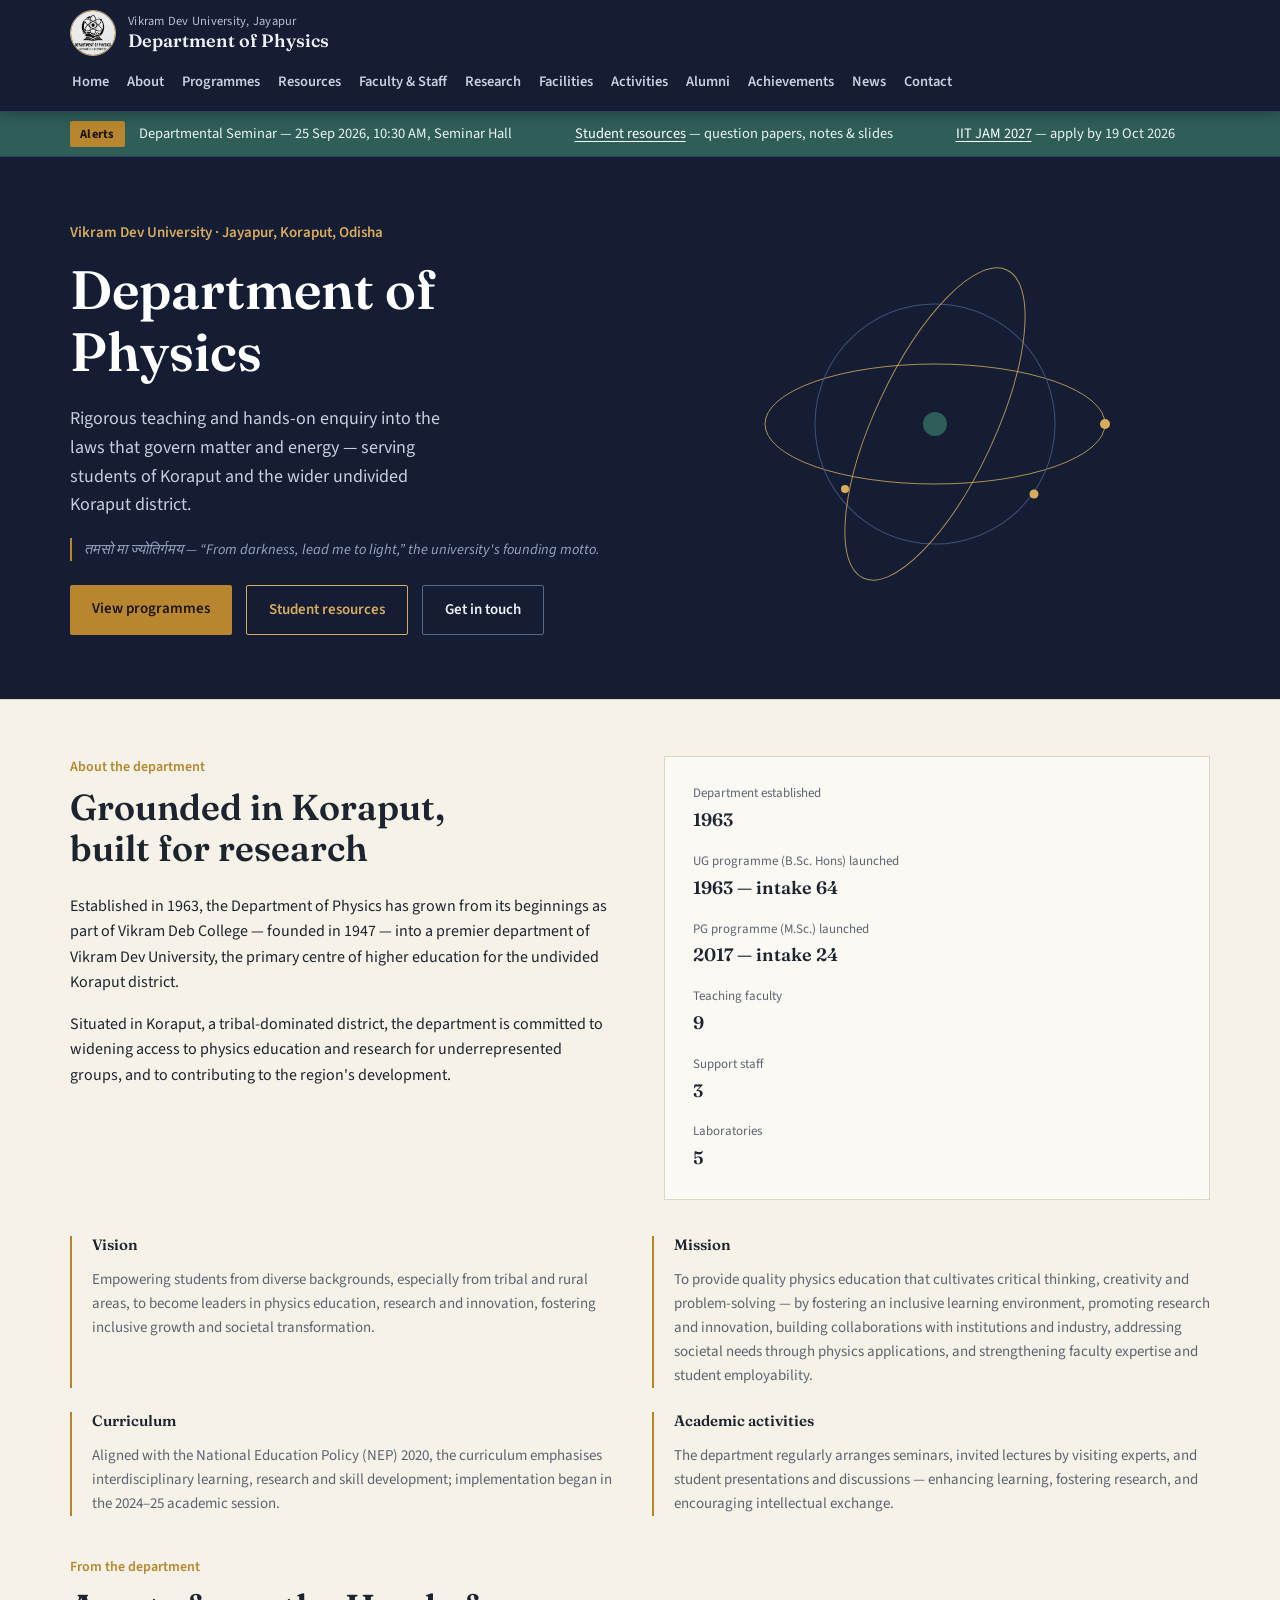
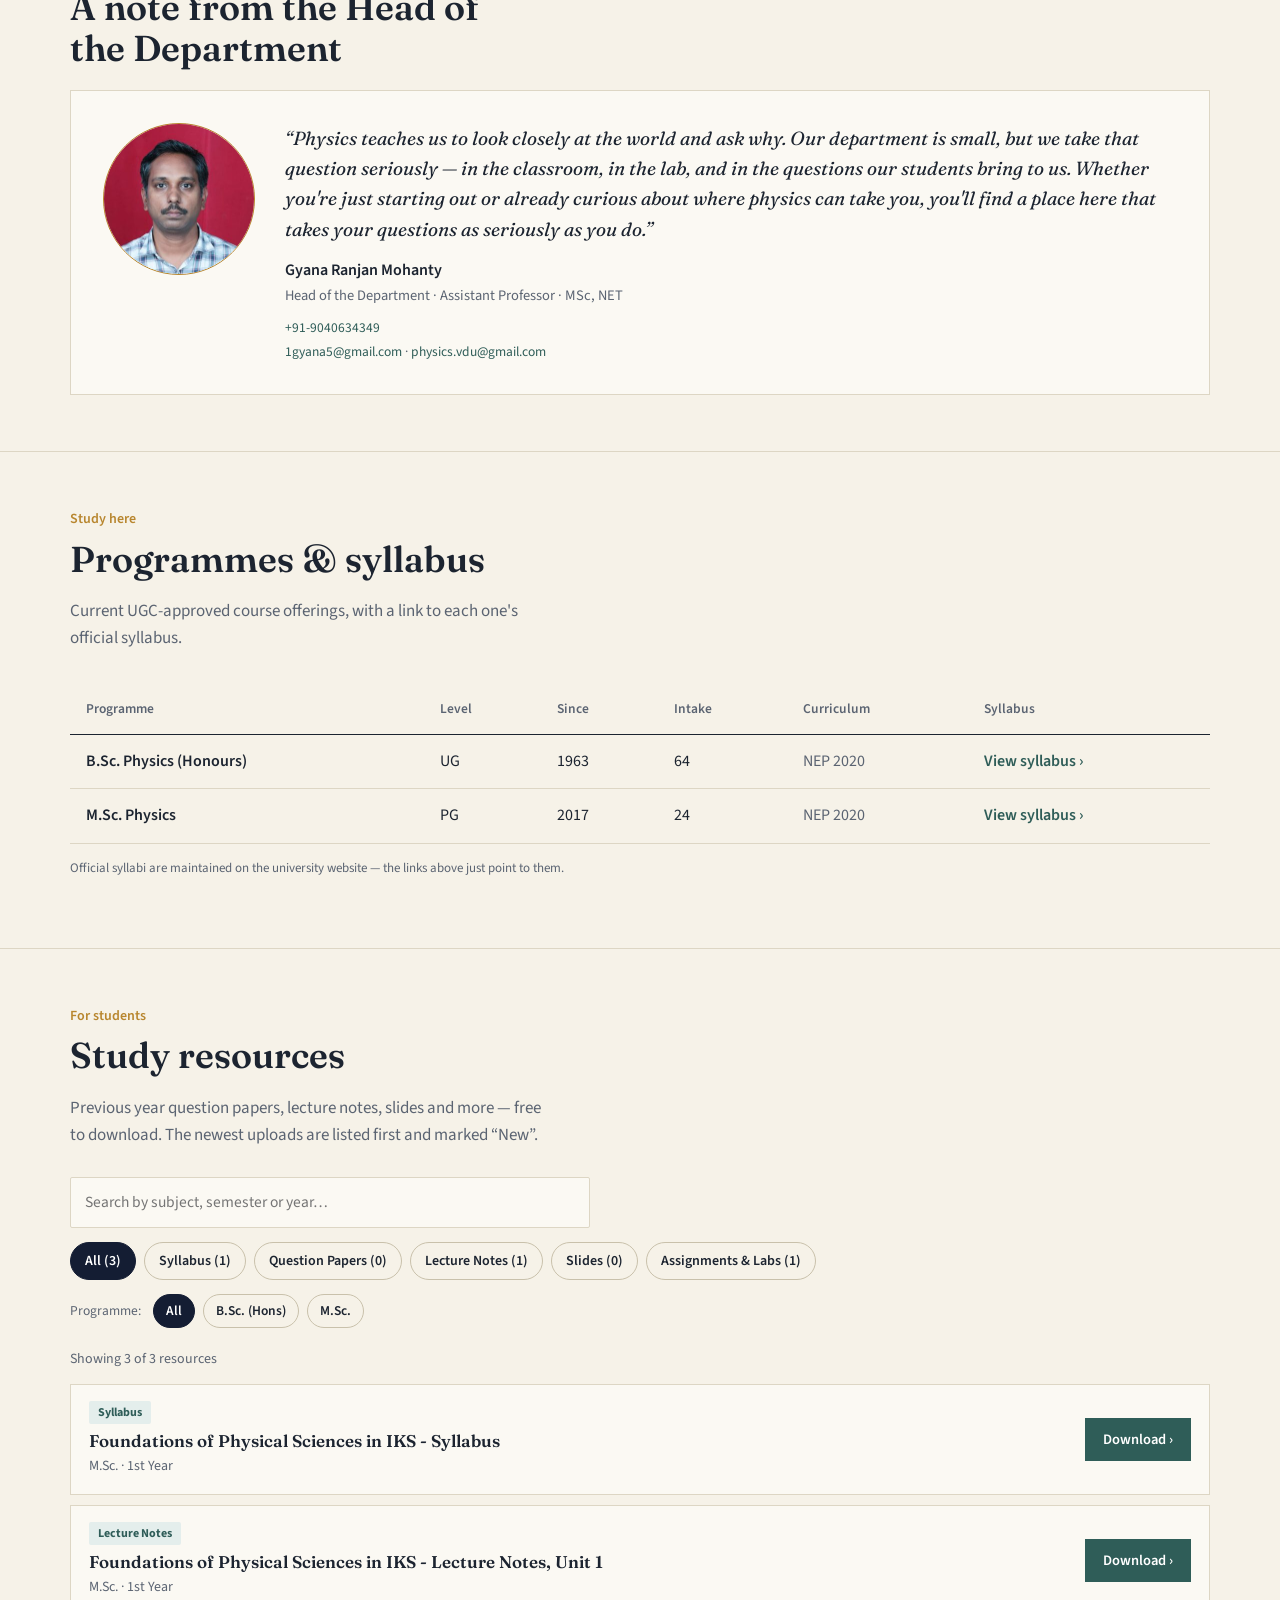
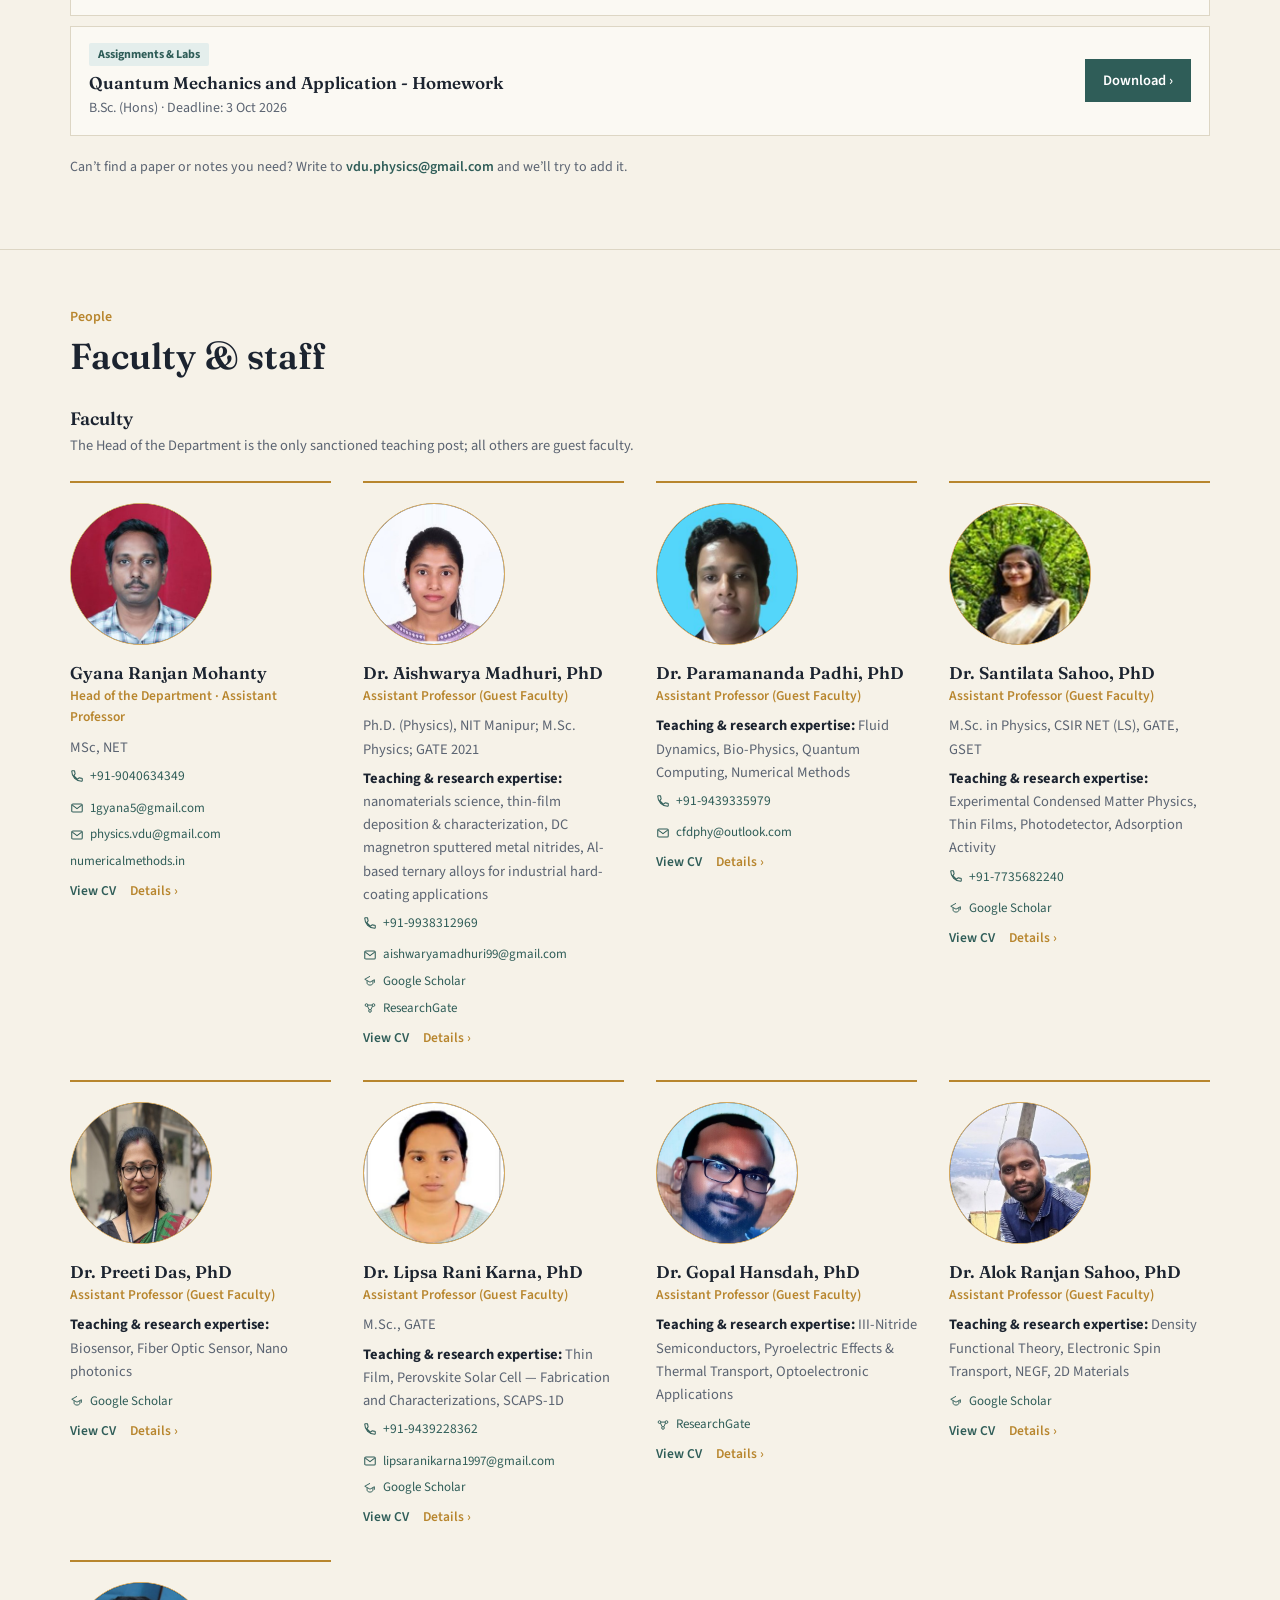
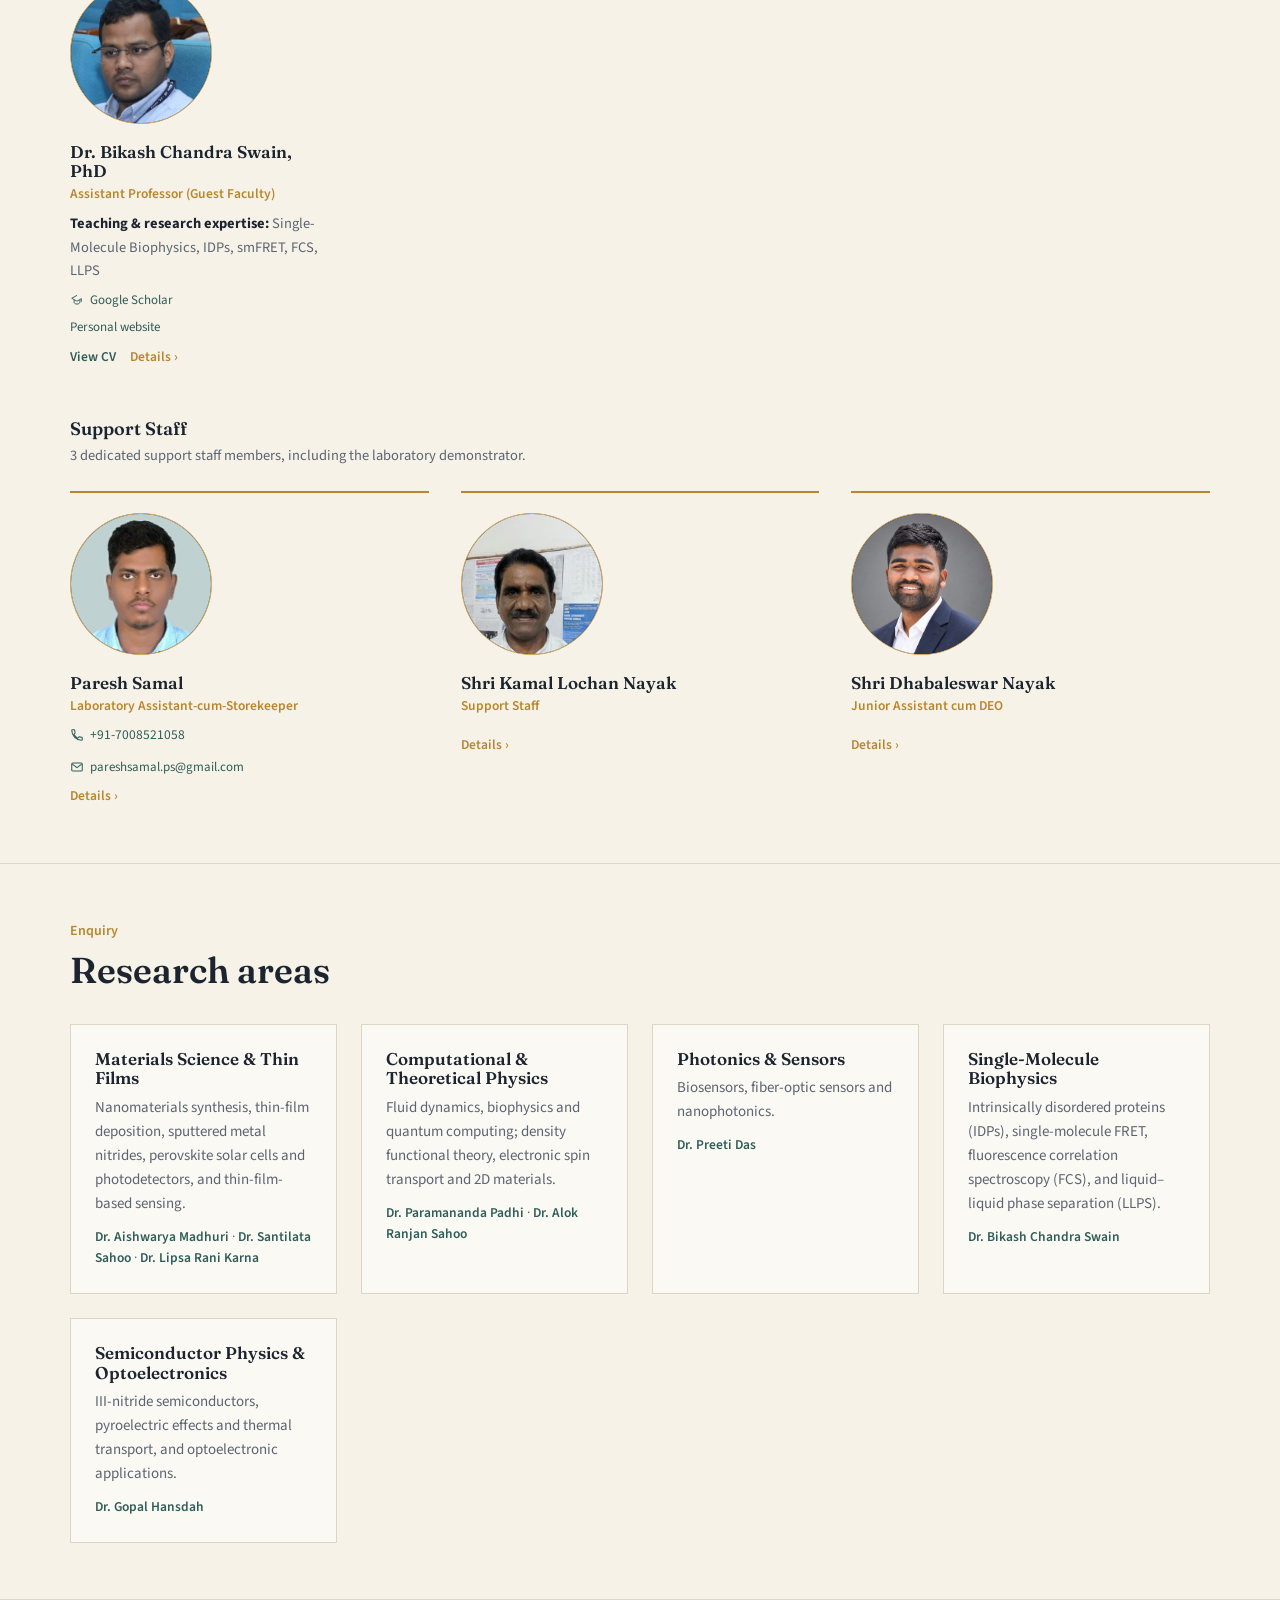
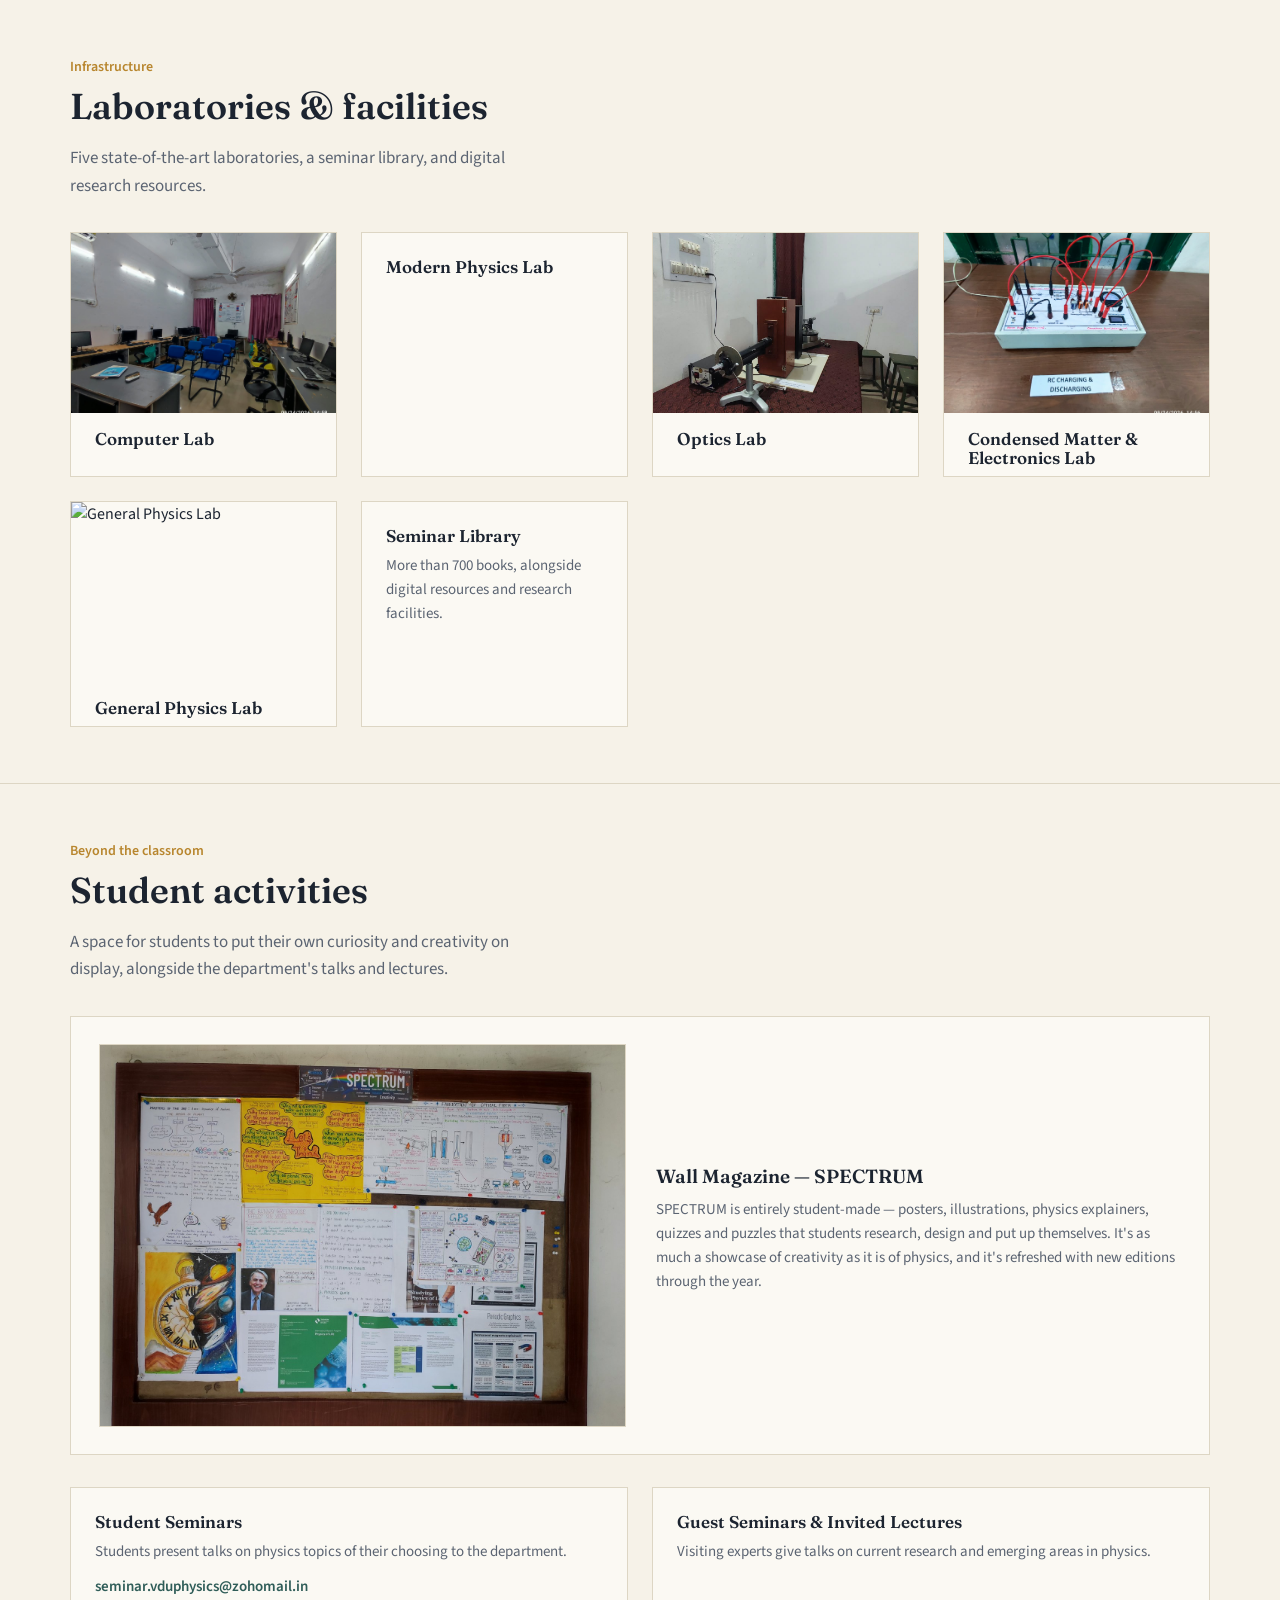
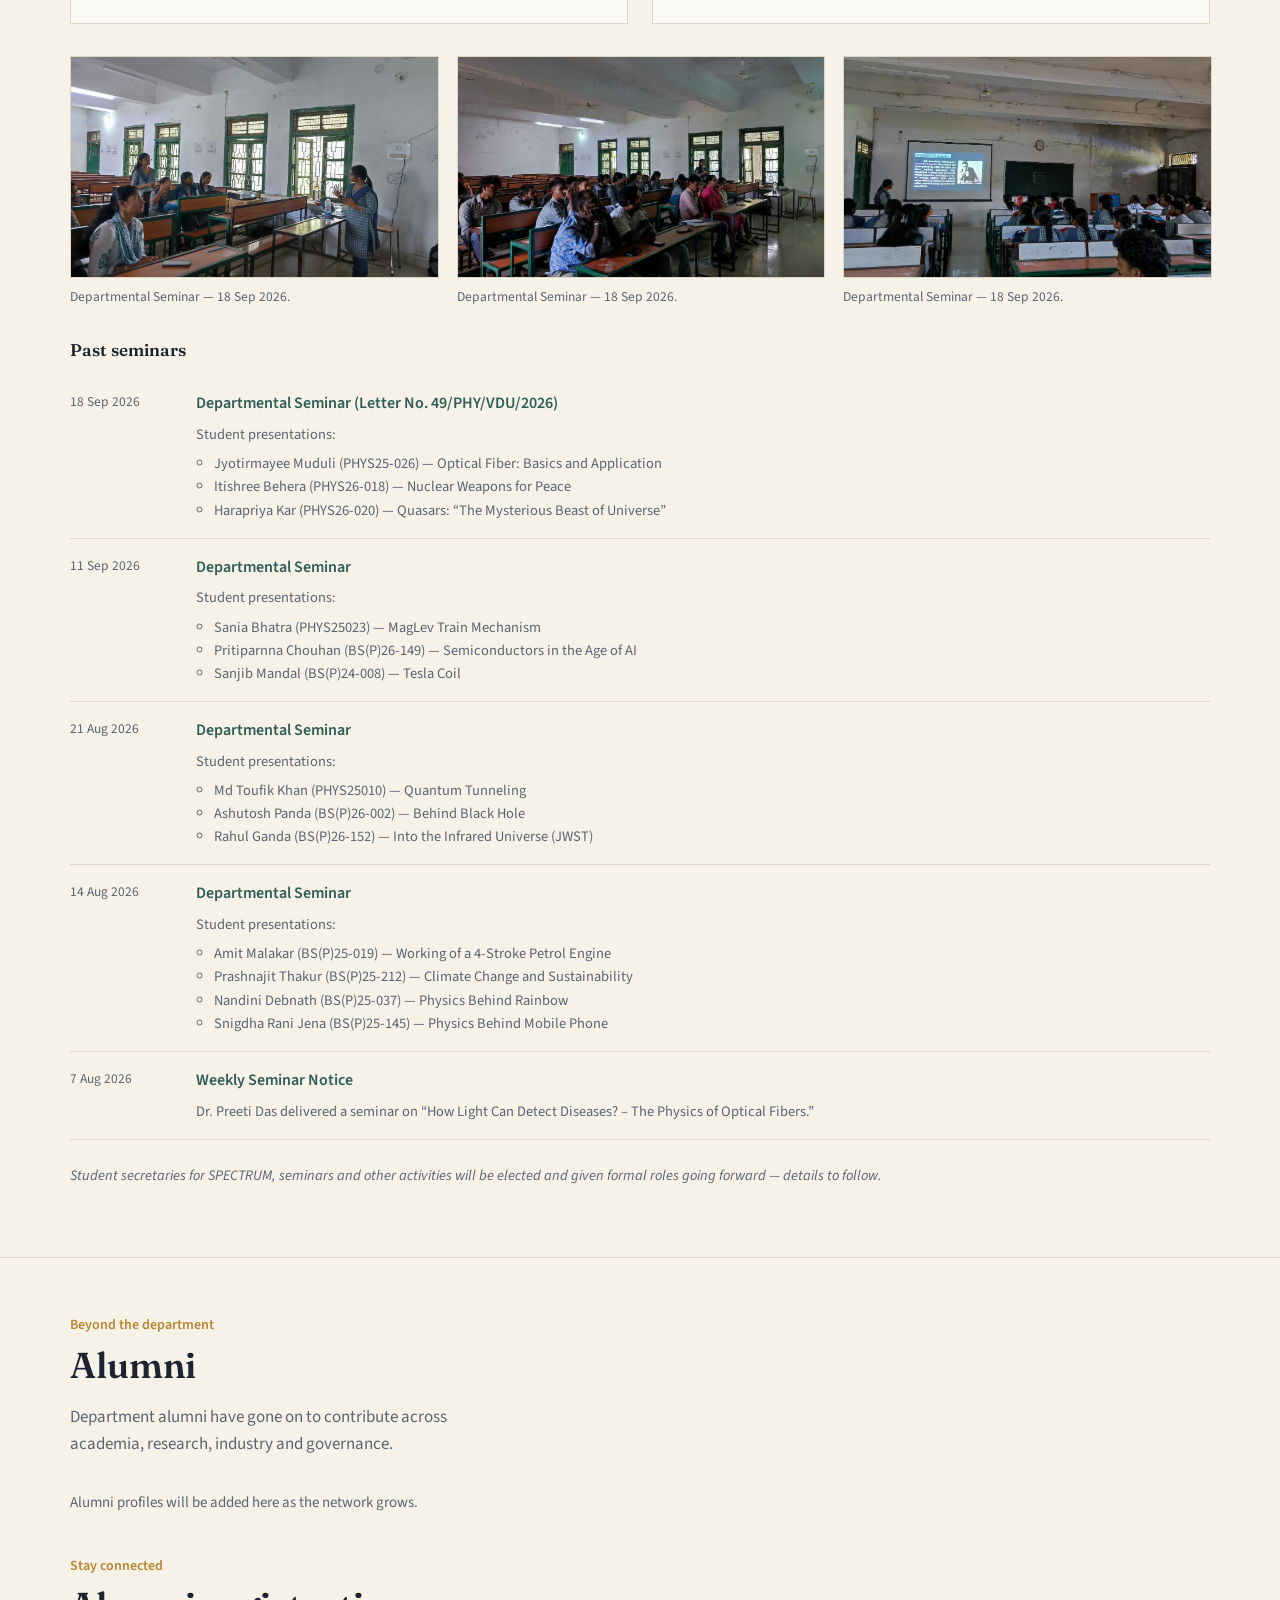
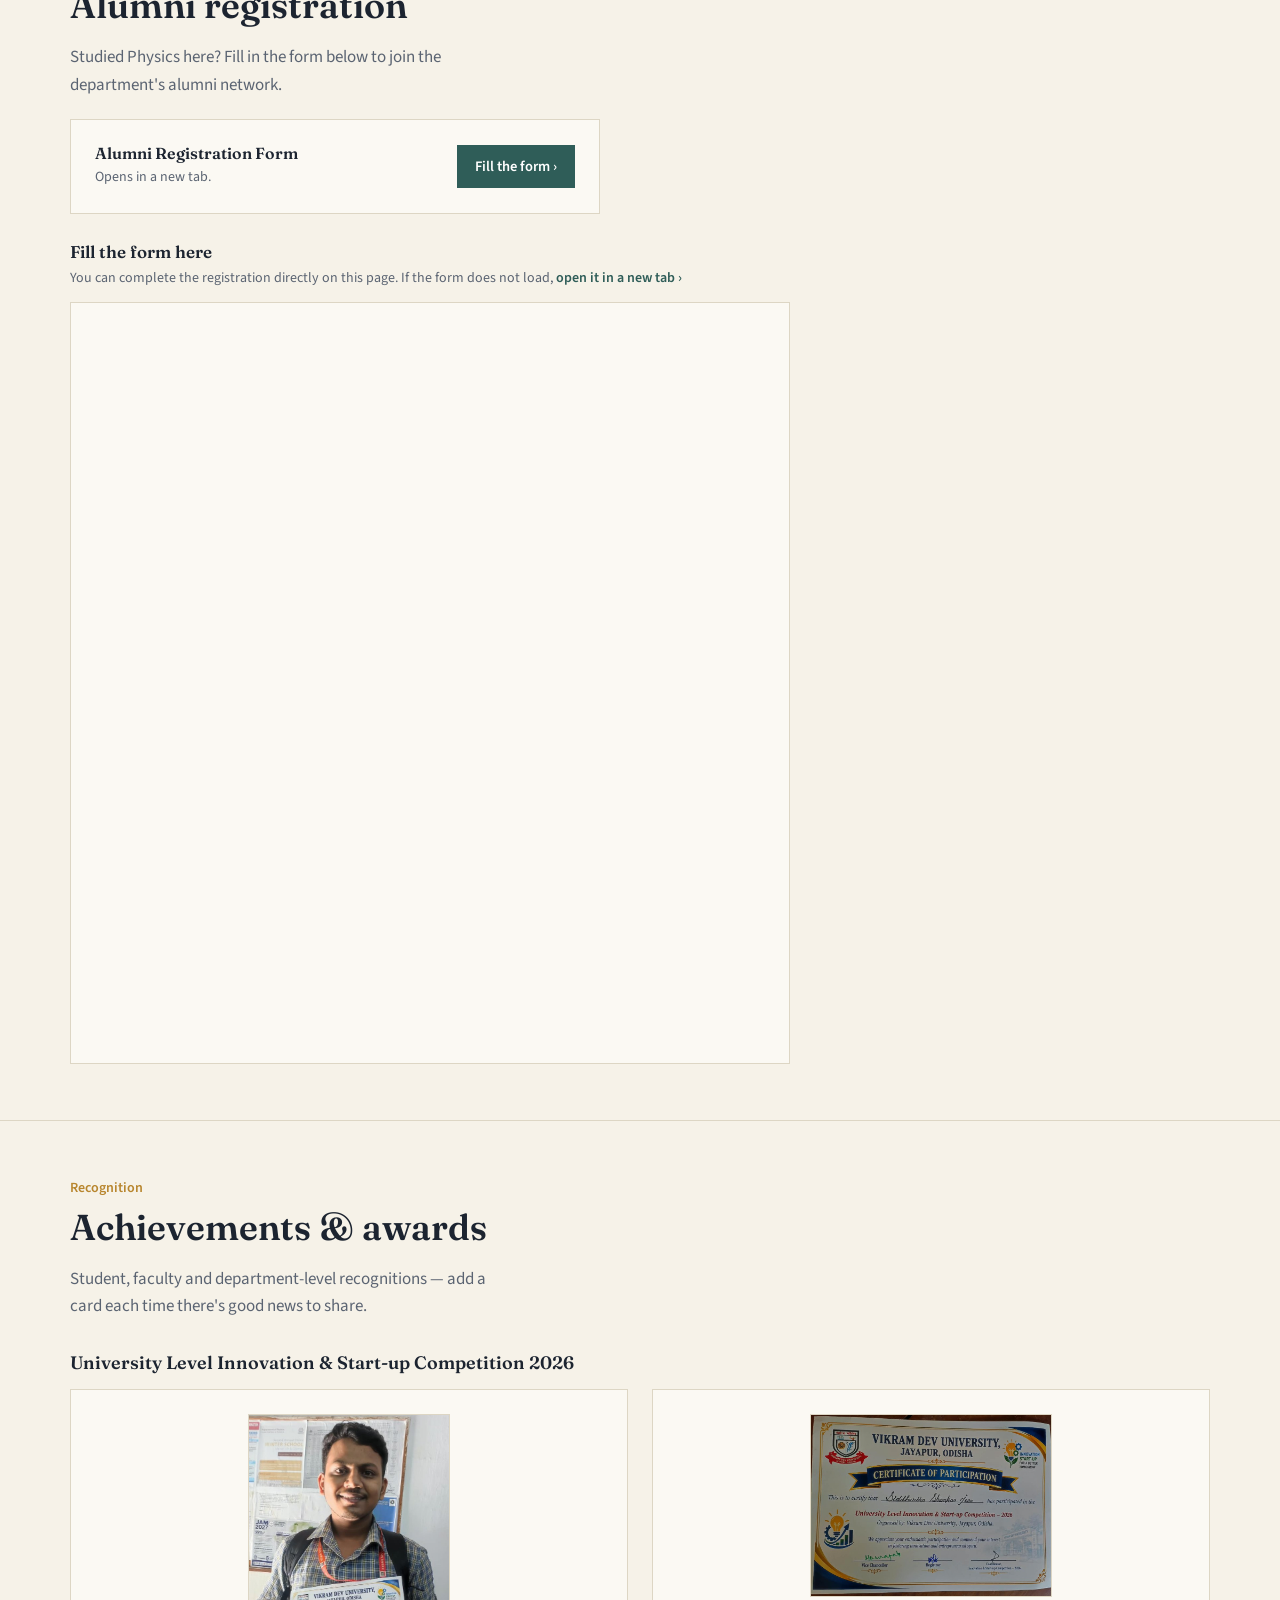
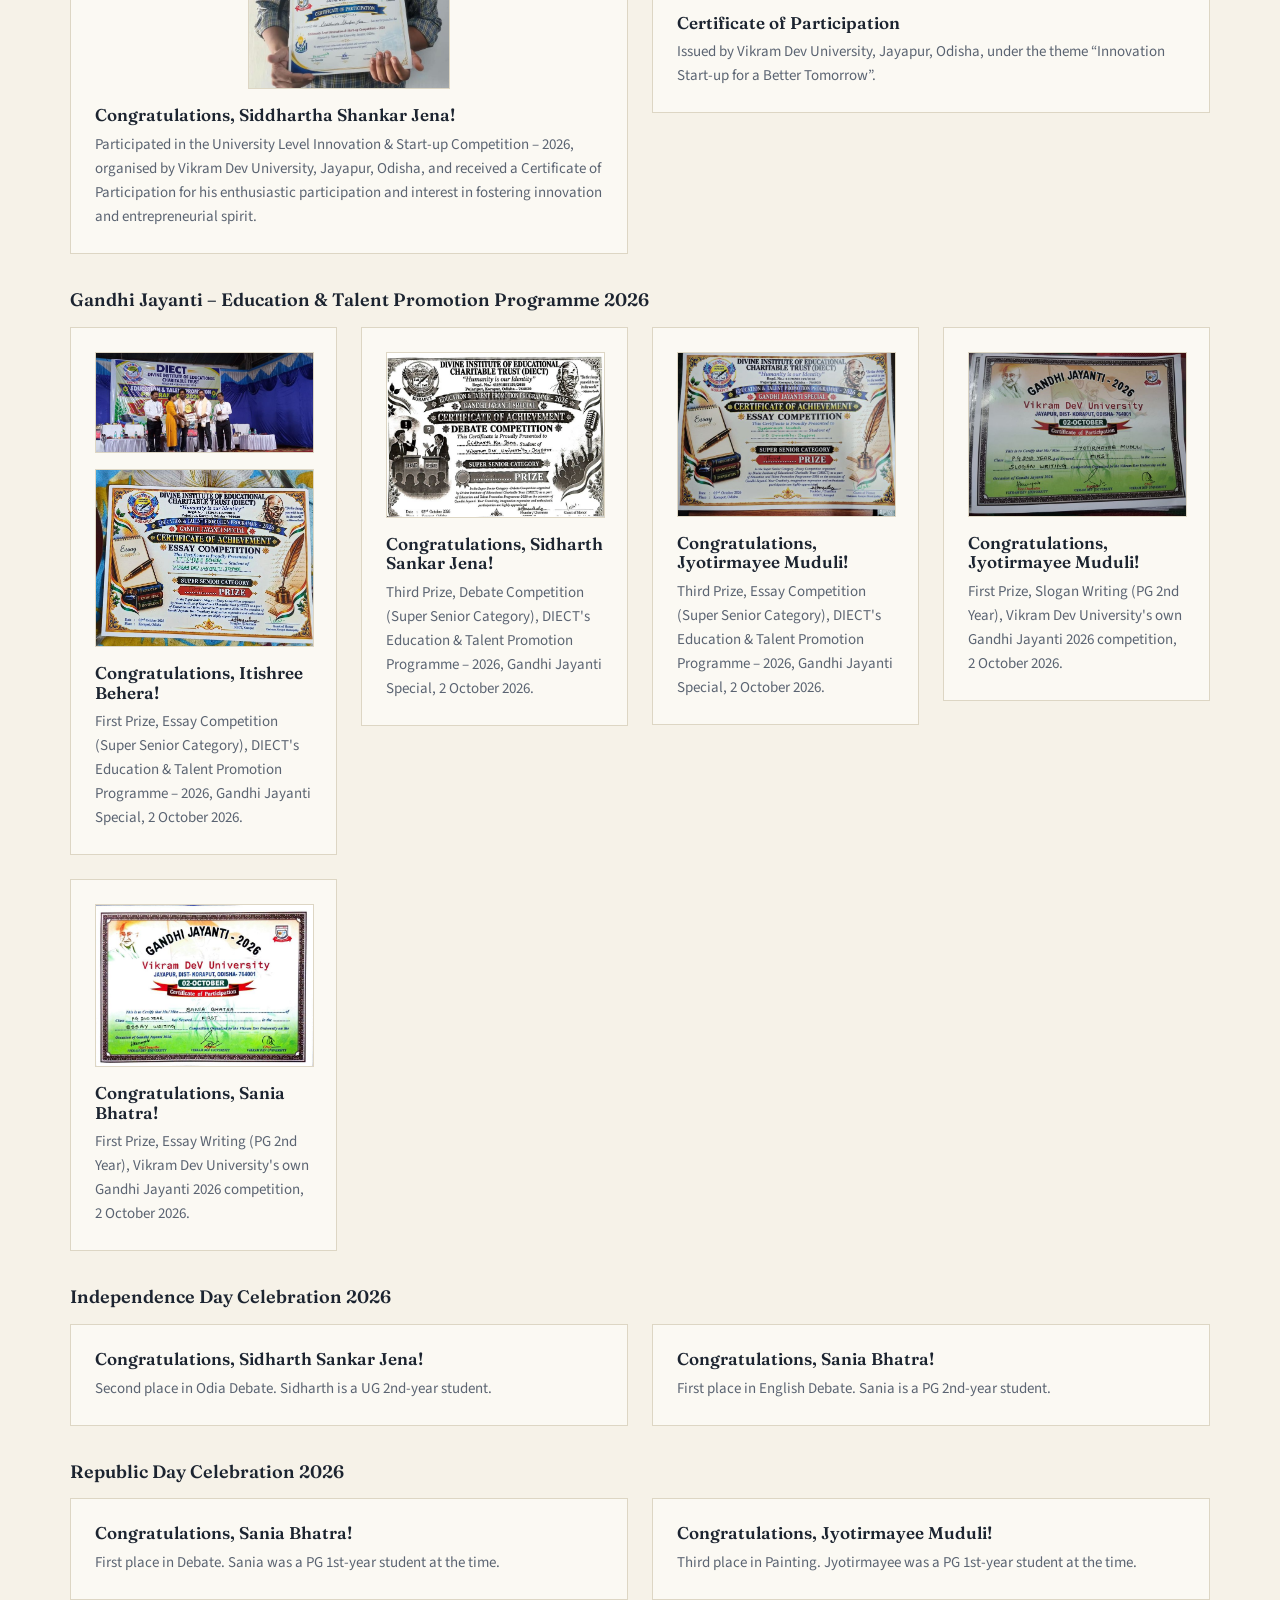
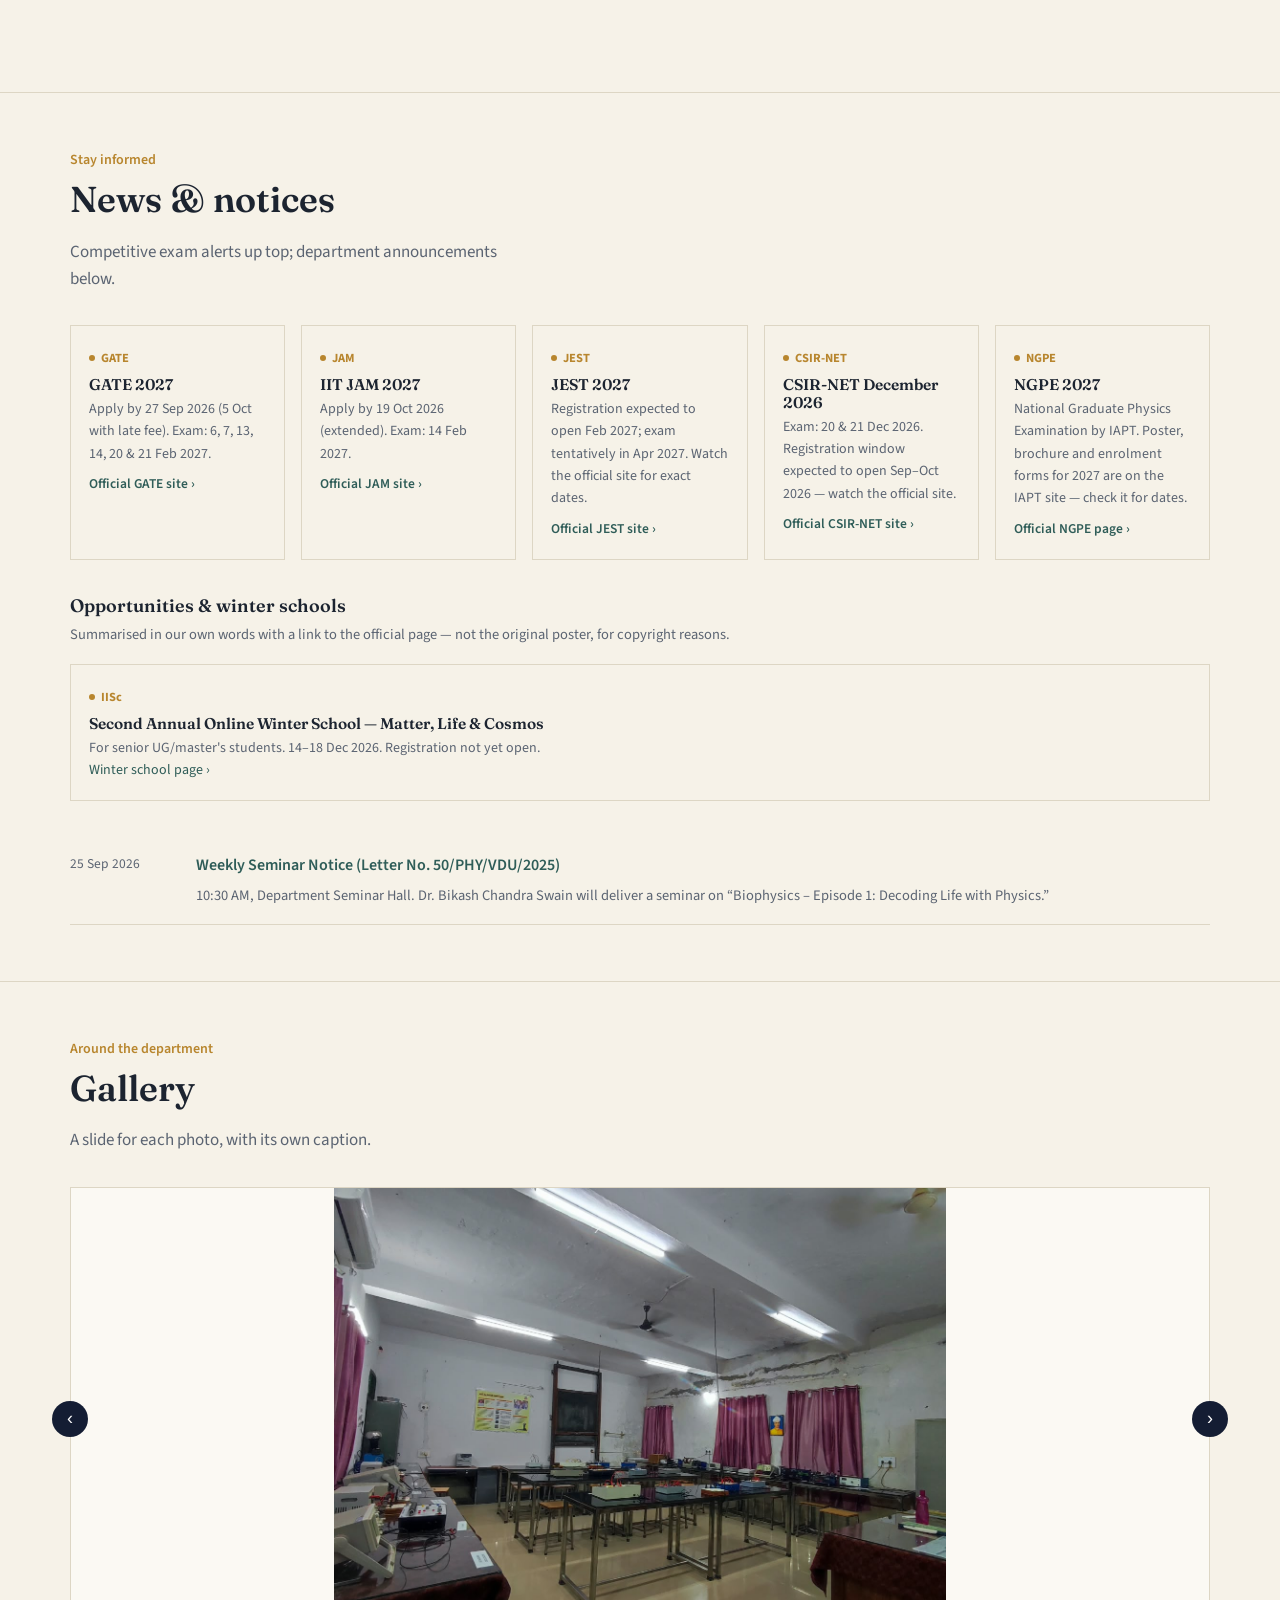
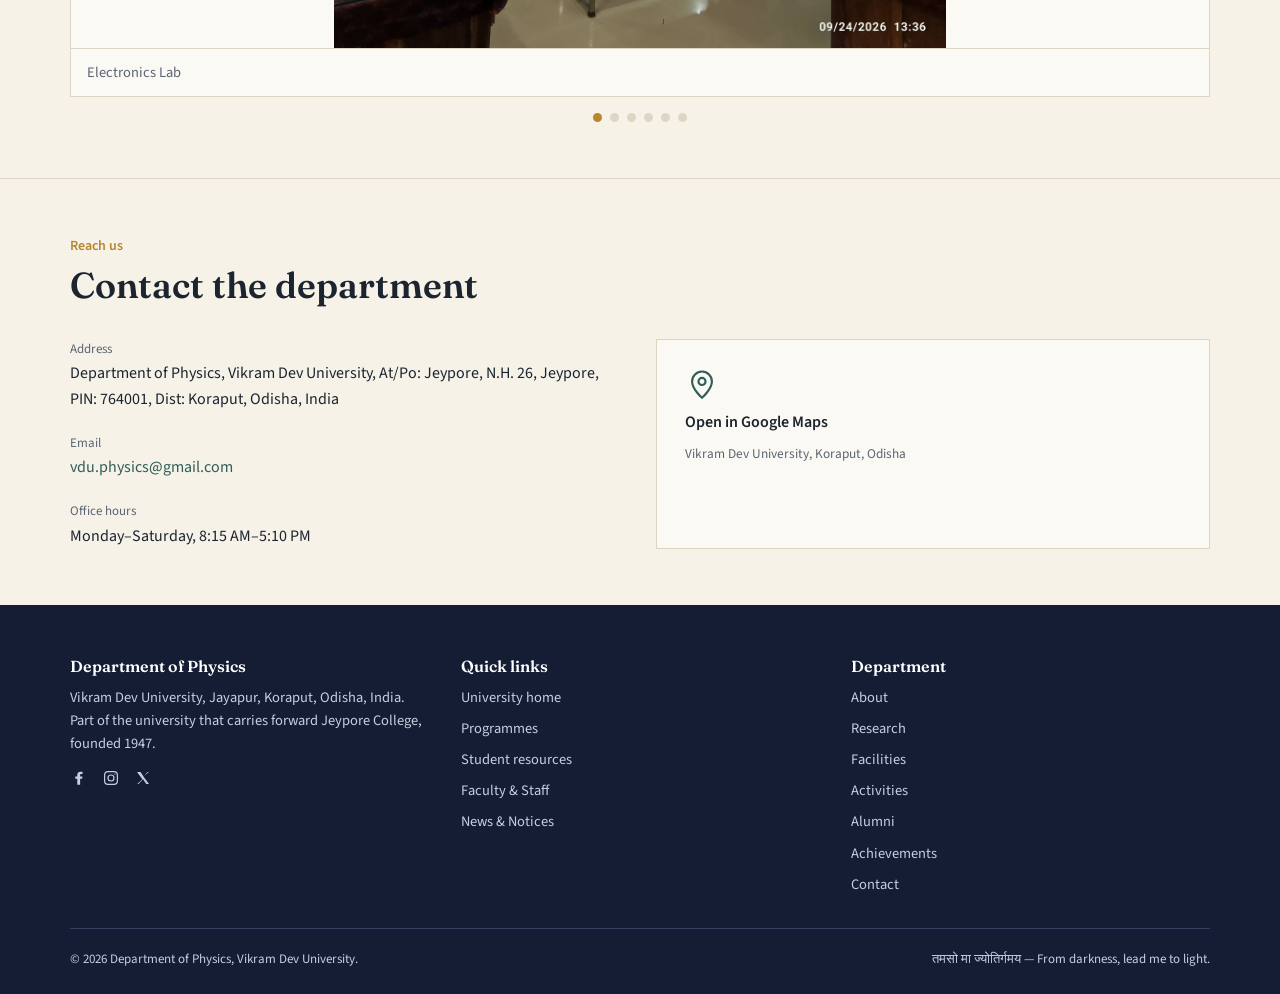
==== index.html @ fe46c66f "Add files via upload" ====
<!DOCTYPE html>
<html lang="en">
<head>
<meta charset="utf-8">
<meta name="viewport" content="width=device-width, initial-scale=1">
<title>Department of Physics - Vikram Dev University, Jayapur</title>
<meta name="description" content="Department of Physics, Vikram Dev University, Jayapur (Jeypore), Koraput, Odisha - programmes, faculty, study resources, news and alumni.">
<link rel="preconnect" href="https://fonts.googleapis.com">
<link rel="preconnect" href="https://fonts.gstatic.com" crossorigin>
<link rel="stylesheet" href="https://fonts.googleapis.com/css2?family=Fraunces:wght@400;500;600;700&family=Source+Sans+3:wght@400;500;600;700&display=swap">
<link rel="stylesheet" href="styles.css">
</head>
<body>
<div style="max-width:1400px;margin:0 auto;">

<!-- HEADER -->
<header class="site-header" style="background:#141d33;color:#eef1f6;border-bottom:1px solid #33405e;">
  <div class="hdr-inner" style="max-width:1140px;margin:0 auto;padding:14px 24px;display:flex;align-items:center;justify-content:space-between;gap:20px;flex-wrap:wrap;">
    <a href="#top" style="display:flex;align-items:center;gap:12px;text-decoration:none;color:inherit;">
      <span style="width:44px;height:44px;border-radius:50%;border:1.5px solid #d9ab5c;background:#fbf9f3;display:flex;align-items:center;justify-content:center;overflow:hidden;flex-shrink:0;">
        <img src="assets/logo.jpg" alt="Vikram Dev University logo" style="width:100%;height:100%;object-fit:cover;">
      </span>
      <span style="line-height:1.25;">
        <span style="display:block;font-size:12.5px;letter-spacing:0.02em;color:#b8c0d4;">Vikram Dev University, Jayapur</span>
        <span style="display:block;font-family:Fraunces,Georgia,serif;font-size:18px;font-weight:600;">Department of Physics</span>
      </span>
    </a>
    <nav class="site-nav" style="display:flex;gap:20px;flex-wrap:wrap;row-gap:6px;">
      <a href="#top" style="color:#c7cede;text-decoration:none;font-size:14.5px;font-weight:600;padding:6px 2px;border-bottom:2px solid transparent;">Home</a>
      <a href="#about" style="color:#c7cede;text-decoration:none;font-size:14.5px;font-weight:600;padding:6px 2px;border-bottom:2px solid transparent;">About</a>
      <a href="#programmes" style="color:#c7cede;text-decoration:none;font-size:14.5px;font-weight:600;padding:6px 2px;border-bottom:2px solid transparent;">Programmes</a>
      <a href="#resources" style="color:#c7cede;text-decoration:none;font-size:14.5px;font-weight:600;padding:6px 2px;border-bottom:2px solid transparent;">Resources</a>
      <a href="#faculty" style="color:#c7cede;text-decoration:none;font-size:14.5px;font-weight:600;padding:6px 2px;border-bottom:2px solid transparent;">Faculty &amp; Staff</a>
      <a href="#research" style="color:#c7cede;text-decoration:none;font-size:14.5px;font-weight:600;padding:6px 2px;border-bottom:2px solid transparent;">Research</a>
      <a href="#facilities" style="color:#c7cede;text-decoration:none;font-size:14.5px;font-weight:600;padding:6px 2px;border-bottom:2px solid transparent;">Facilities</a>
      <a href="#activities" style="color:#c7cede;text-decoration:none;font-size:14.5px;font-weight:600;padding:6px 2px;border-bottom:2px solid transparent;">Activities</a>
      <a href="#alumni" style="color:#c7cede;text-decoration:none;font-size:14.5px;font-weight:600;padding:6px 2px;border-bottom:2px solid transparent;">Alumni</a>
      <a href="#achievements" style="color:#c7cede;text-decoration:none;font-size:14.5px;font-weight:600;padding:6px 2px;border-bottom:2px solid transparent;">Achievements</a>
      <a href="#notices" style="color:#c7cede;text-decoration:none;font-size:14.5px;font-weight:600;padding:6px 2px;border-bottom:2px solid transparent;">News</a>
      <a href="#contact" style="color:#c7cede;text-decoration:none;font-size:14.5px;font-weight:600;padding:6px 2px;border-bottom:2px solid transparent;">Contact</a>
    </nav>
  </div>
</header>

<!-- ALERT TICKER -->
<div style="background:#2f5d58;color:#eaf3f1;overflow:hidden;position:relative;border-bottom:1px solid #33405e;">
  <div style="max-width:1140px;margin:0 auto;padding:9px 24px;display:flex;align-items:center;gap:14px;">
    <span style="flex-shrink:0;font-weight:700;font-size:12.5px;letter-spacing:0.02em;background:#b8862e;color:#1c1404;padding:3px 10px;border-radius:2px;">Alerts</span>
    <div style="overflow:hidden;flex:1;min-width:0;white-space:nowrap;">
      <div style="display:inline-block;animation:marquee 45s linear infinite;">
        <span style="margin-right:60px;font-size:14.5px;">Departmental Seminar — 25 Sep 2026, 10:30 AM, Seminar Hall</span>
        <span style="margin-right:60px;font-size:14.5px;"><a href="#resources" style="color:#fff;text-decoration:underline;text-underline-offset:3px;">Student resources</a> — question papers, notes &amp; slides</span>
        <span style="margin-right:60px;font-size:14.5px;"><a href="https://jam.iitkgp.ac.in/" target="_blank" rel="noopener" style="color:#fff;text-decoration:underline;text-underline-offset:3px;">IIT JAM 2027</a> — apply by 19 Oct 2026</span>
        <span style="margin-right:60px;font-size:14.5px;"><a href="https://www.indapt.org/national-graduate-physics-examination-ngpe" target="_blank" rel="noopener" style="color:#fff;text-decoration:underline;text-underline-offset:3px;">NGPE 2027</a> — poster &amp; brochure out on the IAPT site</span>
        <span style="margin-right:60px;font-size:14.5px;"><a href="https://physics.iisc.ac.in/events-all/schools/winter-school/" target="_blank" rel="noopener" style="color:#fff;text-decoration:underline;text-underline-offset:3px;">IISc Online Winter School</a> — 14–18 Dec 2026</span>
        <span style="margin-right:60px;font-size:14.5px;">Departmental Seminar — 25 Sep 2026, 10:30 AM, Seminar Hall</span>
        <span style="margin-right:60px;font-size:14.5px;"><a href="#resources" style="color:#fff;text-decoration:underline;text-underline-offset:3px;">Student resources</a> — question papers, notes &amp; slides</span>
        <span style="margin-right:60px;font-size:14.5px;"><a href="https://jam.iitkgp.ac.in/" target="_blank" rel="noopener" style="color:#fff;text-decoration:underline;text-underline-offset:3px;">IIT JAM 2027</a> — apply by 19 Oct 2026</span>
        <span style="margin-right:60px;font-size:14.5px;"><a href="https://www.indapt.org/national-graduate-physics-examination-ngpe" target="_blank" rel="noopener" style="color:#fff;text-decoration:underline;text-underline-offset:3px;">NGPE 2027</a> — poster &amp; brochure out on the IAPT site</span>
        <span style="margin-right:60px;font-size:14.5px;"><a href="https://physics.iisc.ac.in/events-all/schools/winter-school/" target="_blank" rel="noopener" style="color:#fff;text-decoration:underline;text-underline-offset:3px;">IISc Online Winter School</a> — 14–18 Dec 2026</span>
      </div>
    </div>
  </div>
</div>

<main id="top">

  <!-- HERO -->
  <section style="background:#141d33;padding:64px 0;">
    <div style="max-width:1140px;margin:0 auto;padding:0 24px;display:grid;grid-template-columns:repeat(auto-fit,minmax(280px,1fr));gap:40px;align-items:center;">
      <div>
        <div style="color:#d9ab5c;font-size:15px;margin-bottom:14px;font-weight:600;">Vikram Dev University · Jayapur, Koraput, Odisha</div>
        <h1 style="font-size:clamp(32px,5vw,54px);color:#fff;max-width:14ch;margin-bottom:0.4em;">Department of Physics</h1>
        <p style="color:#c7cede;font-size:18px;max-width:42ch;margin:0 0 18px;">Rigorous teaching and hands-on enquiry into the laws that govern matter and energy — serving students of Koraput and the wider undivided Koraput district.</p>
        <p style="font-style:italic;color:#98a3bd;font-size:14.5px;border-left:2px solid #b8862e;padding-left:12px;margin:0 0 24px;">तमसो मा ज्योतिर्गमय — “From darkness, lead me to light,” the university's founding motto.</p>
        <div class="hero-ctas" style="display:flex;gap:14px;flex-wrap:wrap;">
          <a href="#programmes" style="display:inline-block;padding:12px 22px;font-weight:600;font-size:15px;text-decoration:none;border-radius:2px;background:#b8862e;color:#1c1404;">View programmes</a>
          <a href="#resources" style="display:inline-block;padding:12px 22px;font-weight:600;font-size:15px;text-decoration:none;border-radius:2px;border:1.5px solid #d9ab5c;color:#d9ab5c;">Student resources</a>
          <a href="#contact" style="display:inline-block;padding:12px 22px;font-weight:600;font-size:15px;text-decoration:none;border-radius:2px;border:1.5px solid #5c6785;color:#eef1f6;">Get in touch</a>
        </div>
      </div>
      <div class="hero-art" style="width:100%;max-width:420px;margin:0 auto;">
        <svg viewBox="0 0 420 340" style="width:100%;height:auto;" aria-hidden="true">
          <g style="animation:spin 22s linear infinite;transform-origin:210px 170px;">
            <ellipse cx="210" cy="170" rx="170" ry="60" fill="none" stroke="#d9ab5c" stroke-width="1" opacity="0.8"></ellipse>
            <circle cx="380" cy="170" r="5" fill="#d9ab5c"></circle>
          </g>
          <g style="animation:spinrev 28s linear infinite;transform-origin:210px 170px;">
            <ellipse cx="210" cy="170" rx="120" ry="120" transform="rotate(35 210 170)" fill="none" stroke="#40507a" stroke-width="1"></ellipse>
            <circle cx="309" cy="240" r="4.5" fill="#d9ab5c"></circle>
          </g>
          <g style="animation:spin 18s linear infinite;transform-origin:210px 170px;">
            <ellipse cx="210" cy="170" rx="170" ry="60" transform="rotate(115 210 170)" fill="none" stroke="#d9ab5c" stroke-width="1" opacity="0.8"></ellipse>
            <circle cx="120" cy="235" r="4" fill="#d9ab5c"></circle>
          </g>
          <circle cx="210" cy="170" r="12" fill="#2f5d58"></circle>
        </svg>
      </div>
    </div>
  </section>

  <!-- ABOUT -->
  <section id="about" style="padding:56px 0;border-top:1px solid #ddd6c4;">
    <div style="max-width:1140px;margin:0 auto;padding:0 24px;">
      <div style="display:grid;grid-template-columns:repeat(auto-fit,minmax(280px,1fr));gap:48px;align-items:start;">
        <div>
          <div style="max-width:56ch;margin-bottom:24px;">
            <div style="color:#b8862e;font-weight:600;font-size:14px;margin-bottom:8px;">About the department</div>
            <h2 style="font-size:clamp(26px,3.4vw,36px);">Grounded in Koraput, built for research</h2>
          </div>
          <p>Established in 1963, the Department of Physics has grown from its beginnings as part of Vikram Deb College — founded in 1947 — into a premier department of Vikram Dev University, the primary centre of higher education for the undivided Koraput district.</p>
          <p>Situated in Koraput, a tribal-dominated district, the department is committed to widening access to physics education and research for underrepresented groups, and to contributing to the region's development.</p>
        </div>
        <dl style="background:#fbf9f3;border:1px solid #ddd6c4;padding:26px 28px;margin:0;">
          <dt style="font-size:13px;color:#5b6472;margin-top:0;">Department established</dt>
          <dd style="margin:2px 0 0;font-family:Fraunces,Georgia,serif;font-size:18px;font-weight:600;">1963</dd>
          <dt style="font-size:13px;color:#5b6472;margin-top:16px;">UG programme (B.Sc. Hons) launched</dt>
          <dd style="margin:2px 0 0;font-family:Fraunces,Georgia,serif;font-size:18px;font-weight:600;">1963 — intake 64</dd>
          <dt style="font-size:13px;color:#5b6472;margin-top:16px;">PG programme (M.Sc.) launched</dt>
          <dd style="margin:2px 0 0;font-family:Fraunces,Georgia,serif;font-size:18px;font-weight:600;">2017 — intake 24</dd>
          <dt style="font-size:13px;color:#5b6472;margin-top:16px;">Teaching faculty</dt>
          <dd style="margin:2px 0 0;font-family:Fraunces,Georgia,serif;font-size:18px;font-weight:600;">9</dd>
          <dt style="font-size:13px;color:#5b6472;margin-top:16px;">Support staff</dt>
          <dd style="margin:2px 0 0;font-family:Fraunces,Georgia,serif;font-size:18px;font-weight:600;">3</dd>
          <dt style="font-size:13px;color:#5b6472;margin-top:16px;">Laboratories</dt>
          <dd style="margin:2px 0 0;font-family:Fraunces,Georgia,serif;font-size:18px;font-weight:600;">5</dd>
        </dl>
      </div>

      <div style="display:grid;grid-template-columns:repeat(auto-fit,minmax(260px,1fr));gap:24px;margin-top:36px;">
        <div style="border-left:2px solid #b8862e;padding-left:20px;">
          <h3 style="font-size:15px;margin-bottom:8px;">Vision</h3>
          <p style="color:#5b6472;font-size:15px;margin-bottom:0;">Empowering students from diverse backgrounds, especially from tribal and rural areas, to become leaders in physics education, research and innovation, fostering inclusive growth and societal transformation.</p>
        </div>
        <div style="border-left:2px solid #b8862e;padding-left:20px;">
          <h3 style="font-size:15px;margin-bottom:8px;">Mission</h3>
          <p style="color:#5b6472;font-size:15px;margin-bottom:0;">To provide quality physics education that cultivates critical thinking, creativity and problem-solving — by fostering an inclusive learning environment, promoting research and innovation, building collaborations with institutions and industry, addressing societal needs through physics applications, and strengthening faculty expertise and student employability.</p>
        </div>
      </div>

      <div style="display:grid;grid-template-columns:repeat(auto-fit,minmax(260px,1fr));gap:24px;margin-top:24px;">
        <div style="border-left:2px solid #b8862e;padding-left:20px;">
          <h3 style="font-size:15px;margin-bottom:8px;">Curriculum</h3>
          <p style="color:#5b6472;font-size:15px;margin-bottom:0;">Aligned with the National Education Policy (NEP) 2020, the curriculum emphasises interdisciplinary learning, research and skill development; implementation began in the 2024–25 academic session.</p>
        </div>
        <div style="border-left:2px solid #b8862e;padding-left:20px;">
          <h3 style="font-size:15px;margin-bottom:8px;">Academic activities</h3>
          <p style="color:#5b6472;font-size:15px;margin-bottom:0;">The department regularly arranges seminars, invited lectures by visiting experts, and student presentations and discussions — enhancing learning, fostering research, and encouraging intellectual exchange.</p>
        </div>
      </div>

      <div style="max-width:56ch;margin-top:40px;margin-bottom:20px;">
        <div style="color:#b8862e;font-weight:600;font-size:14px;margin-bottom:8px;">From the department</div>
        <h2 style="font-size:clamp(26px,3.4vw,36px);">A note from the Head of the Department</h2>
      </div>
      <div style="display:grid;grid-template-columns:150px minmax(0,1fr);gap:32px;align-items:start;background:#fbf9f3;border:1px solid #ddd6c4;padding:32px;">
        <div style="width:150px;height:150px;border-radius:50%;border:1.5px solid #b8862e;overflow:hidden;flex-shrink:0;">
          <img src="assets/hod.jpg" alt="Gyana Ranjan Mohanty" style="width:100%;height:100%;object-fit:cover;object-position:top;">
        </div>
        <div>
          <blockquote style="margin:0 0 14px;font-family:Fraunces,Georgia,serif;font-size:19px;font-style:italic;color:#1c2430;">“Physics teaches us to look closely at the world and ask why. Our department is small, but we take that question seriously — in the classroom, in the lab, and in the questions our students bring to us. Whether you're just starting out or already curious about where physics can take you, you'll find a place here that takes your questions as seriously as you do.”</blockquote>
          <div style="font-weight:600;">Gyana Ranjan Mohanty</div>
          <div style="color:#5b6472;font-size:14.5px;">Head of the Department · Assistant Professor · MSc, NET</div>
          <p style="font-size:13.5px;color:#5b6472;margin:10px 0 2px;"><a href="tel:+919040634349" style="color:#2f5d58;text-decoration:none;">+91-9040634349</a></p>
          <p style="font-size:13.5px;color:#5b6472;margin:0;"><a href="mailto:1gyana5@gmail.com" style="color:#2f5d58;text-decoration:none;">1gyana5@gmail.com</a> · <a href="mailto:physics.vdu@gmail.com" style="color:#2f5d58;text-decoration:none;">physics.vdu@gmail.com</a></p>
        </div>
      </div>
    </div>
  </section>

  <!-- PROGRAMMES -->
  <section id="programmes" style="padding:56px 0;border-top:1px solid #ddd6c4;">
    <div style="max-width:1140px;margin:0 auto;padding:0 24px;">
      <div style="max-width:56ch;margin-bottom:32px;">
        <div style="color:#b8862e;font-weight:600;font-size:14px;margin-bottom:8px;">Study here</div>
        <h2 style="font-size:clamp(26px,3.4vw,36px);">Programmes &amp; syllabus</h2>
        <p style="color:#5b6472;font-size:17px;">Current UGC-approved course offerings, with a link to each one's official syllabus.</p>
      </div>
      <div style="overflow-x:auto;">
        <table style="border-collapse:collapse;width:100%;min-width:560px;">
          <thead>
            <tr><th style="text-align:left;padding:14px 16px;color:#5b6472;font-weight:600;font-size:13.5px;border-bottom:1.5px solid #1c2430;">Programme</th><th style="text-align:left;padding:14px 16px;color:#5b6472;font-weight:600;font-size:13.5px;border-bottom:1.5px solid #1c2430;">Level</th><th style="text-align:left;padding:14px 16px;color:#5b6472;font-weight:600;font-size:13.5px;border-bottom:1.5px solid #1c2430;">Since</th><th style="text-align:left;padding:14px 16px;color:#5b6472;font-weight:600;font-size:13.5px;border-bottom:1.5px solid #1c2430;">Intake</th><th style="text-align:left;padding:14px 16px;color:#5b6472;font-weight:600;font-size:13.5px;border-bottom:1.5px solid #1c2430;">Curriculum</th><th style="text-align:left;padding:14px 16px;color:#5b6472;font-weight:600;font-size:13.5px;border-bottom:1.5px solid #1c2430;">Syllabus</th></tr>
          </thead>
          <tbody>
            <tr><td style="padding:14px 16px;border-bottom:1px solid #ddd6c4;font-weight:600;">B.Sc. Physics (Honours)</td><td style="padding:14px 16px;border-bottom:1px solid #ddd6c4;">UG</td><td style="padding:14px 16px;border-bottom:1px solid #ddd6c4;">1963</td><td style="padding:14px 16px;border-bottom:1px solid #ddd6c4;">64</td><td style="padding:14px 16px;border-bottom:1px solid #ddd6c4;color:#5b6472;">NEP 2020</td><td style="padding:14px 16px;border-bottom:1px solid #ddd6c4;"><a href="https://vikramdevuniversity.ac.in/#/home" target="_blank" rel="noopener" style="color:#2f5d58;text-decoration:none;font-weight:600;">View syllabus ›</a></td></tr>
            <tr><td style="padding:14px 16px;border-bottom:1px solid #ddd6c4;font-weight:600;">M.Sc. Physics</td><td style="padding:14px 16px;border-bottom:1px solid #ddd6c4;">PG</td><td style="padding:14px 16px;border-bottom:1px solid #ddd6c4;">2017</td><td style="padding:14px 16px;border-bottom:1px solid #ddd6c4;">24</td><td style="padding:14px 16px;border-bottom:1px solid #ddd6c4;color:#5b6472;">NEP 2020</td><td style="padding:14px 16px;border-bottom:1px solid #ddd6c4;"><a href="https://vikramdevuniversity.ac.in/#/home" target="_blank" rel="noopener" style="color:#2f5d58;text-decoration:none;font-weight:600;">View syllabus ›</a></td></tr>
          </tbody>
        </table>
      </div>
      <p style="margin-top:14px;font-size:13px;color:#5b6472;">Official syllabi are maintained on the university website — the links above just point to them.</p>
    </div>
  </section>

  <!-- RESOURCES -->
  <section id="resources" style="padding:56px 0;border-top:1px solid #ddd6c4;">
    <div style="max-width:1140px;margin:0 auto;padding:0 24px;">
      <div style="max-width:60ch;margin-bottom:28px;">
        <div style="color:#b8862e;font-weight:600;font-size:14px;margin-bottom:8px;">For students</div>
        <h2 style="font-size:clamp(26px,3.4vw,36px);">Study resources</h2>
        <p style="color:#5b6472;font-size:17px;margin:0;">Previous year question papers, lecture notes, slides and more — free to download. The newest uploads are listed first and marked “New”.</p>
      </div>

      <div style="display:flex;flex-direction:column;gap:14px;margin-bottom:20px;">
        <input type="search" placeholder="Search by subject, semester or year…" aria-label="Search study resources" id="resQuery" style="width:100%;max-width:520px;box-sizing:border-box;padding:12px 14px;font:inherit;font-size:15.5px;border:1.5px solid #ddd6c4;background:#fbf9f3;color:#1c2430;border-radius:2px;">
        <div style="display:flex;flex-wrap:wrap;gap:8px;">
          <div id="resTypeChips" style="display:contents"></div>
        </div>
        <div style="display:flex;flex-wrap:wrap;gap:8px;align-items:center;">
          <span style="color:#5b6472;font-size:13.5px;margin-right:4px;">Programme:</span>
          <div id="resProgChips" style="display:contents"></div>
        </div>
      </div>

      <p id="resCount" style="color:#5b6472;font-size:14px;margin:0 0 14px;"></p>

      <div id="resRows" style="display:contents"></div>

      <div id="resEmpty" hidden>
        <div style="border:1px dashed #b9b19b;padding:28px;color:#5b6472;font-size:15.5px;">Nothing matches your search yet. Try another keyword or choose “All”.</div>
      </div>

      <p style="margin-top:20px;color:#5b6472;font-size:14px;">Can’t find a paper or notes you need? Write to <a href="mailto:vdu.physics@gmail.com" style="color:#2f5d58;font-weight:600;text-decoration:none;">vdu.physics@gmail.com</a> and we’ll try to add it.</p>
    </div>
  </section>

  <!-- FACULTY -->
  <section id="faculty" style="padding:56px 0;border-top:1px solid #ddd6c4;">
    <div style="max-width:1140px;margin:0 auto;padding:0 24px;">
      <div style="max-width:56ch;margin-bottom:32px;">
        <div style="color:#b8862e;font-weight:600;font-size:14px;margin-bottom:8px;">People</div>
        <h2 style="font-size:clamp(26px,3.4vw,36px);">Faculty &amp; staff</h2>
      </div>

      <div style="margin-bottom:52px;">
        <h3 style="font-size:18px;margin-bottom:4px;">Faculty</h3>
        <p style="color:#5b6472;font-size:14.5px;margin:0 0 24px;">The Head of the Department is the only sanctioned teaching post; all others are guest faculty.</p>
        <div style="display:grid;grid-template-columns:repeat(auto-fit,minmax(240px,1fr));gap:32px;">
          <div id="facultyGrid" style="display:contents"></div>
        </div>
      </div>

      <div>
        <h3 style="font-size:18px;margin-bottom:4px;">Support Staff</h3>
        <p style="color:#5b6472;font-size:14.5px;margin:0 0 24px;">3 dedicated support staff members, including the laboratory demonstrator.</p>
        <div style="display:grid;grid-template-columns:repeat(auto-fit,minmax(240px,1fr));gap:32px;">
          <div id="supportGrid" style="display:contents"></div>
        </div>
      </div>
    </div>
  </section>

  <!-- RESEARCH -->
  <section id="research" style="padding:56px 0;border-top:1px solid #ddd6c4;">
    <div style="max-width:1140px;margin:0 auto;padding:0 24px;">
      <div style="max-width:56ch;margin-bottom:32px;">
        <div style="color:#b8862e;font-weight:600;font-size:14px;margin-bottom:8px;">Enquiry</div>
        <h2 style="font-size:clamp(26px,3.4vw,36px);">Research areas</h2>
      </div>
      <div style="display:grid;grid-template-columns:repeat(auto-fit,minmax(240px,1fr));gap:24px;">
        <div style="background:#fbf9f3;border:1px solid #ddd6c4;padding:24px;">
          <h3 style="font-size:17px;margin-bottom:8px;">Materials Science &amp; Thin Films</h3>
          <p style="color:#5b6472;font-size:15px;margin:0 0 10px;">Nanomaterials synthesis, thin-film deposition, sputtered metal nitrides, perovskite solar cells and photodetectors, and thin-film-based sensing.</p>
          <p style="color:#5b6472;font-size:13.5px;margin:0;"><a href="faculty-details.html?id=aishwarya-madhuri" style="color:#2f5d58;text-decoration:none;font-weight:600;">Dr. Aishwarya Madhuri</a> · <a href="faculty-details.html?id=santilata-sahoo" style="color:#2f5d58;text-decoration:none;font-weight:600;">Dr. Santilata Sahoo</a> · <a href="faculty-details.html?id=lipsa-rani-karna" style="color:#2f5d58;text-decoration:none;font-weight:600;">Dr. Lipsa Rani Karna</a></p>
        </div>
        <div style="background:#fbf9f3;border:1px solid #ddd6c4;padding:24px;">
          <h3 style="font-size:17px;margin-bottom:8px;">Computational &amp; Theoretical Physics</h3>
          <p style="color:#5b6472;font-size:15px;margin:0 0 10px;">Fluid dynamics, biophysics and quantum computing; density functional theory, electronic spin transport and 2D materials.</p>
          <p style="color:#5b6472;font-size:13.5px;margin:0;"><a href="faculty-details.html?id=paramananda-padhi" style="color:#2f5d58;text-decoration:none;font-weight:600;">Dr. Paramananda Padhi</a> · <a href="faculty-details.html?id=alok-ranjan-sahoo" style="color:#2f5d58;text-decoration:none;font-weight:600;">Dr. Alok Ranjan Sahoo</a></p>
        </div>
        <div style="background:#fbf9f3;border:1px solid #ddd6c4;padding:24px;">
          <h3 style="font-size:17px;margin-bottom:8px;">Photonics &amp; Sensors</h3>
          <p style="color:#5b6472;font-size:15px;margin:0 0 10px;">Biosensors, fiber-optic sensors and nanophotonics.</p>
          <p style="color:#5b6472;font-size:13.5px;margin:0;"><a href="faculty-details.html?id=preeti-das" style="color:#2f5d58;text-decoration:none;font-weight:600;">Dr. Preeti Das</a></p>
        </div>
        <div style="background:#fbf9f3;border:1px solid #ddd6c4;padding:24px;">
          <h3 style="font-size:17px;margin-bottom:8px;">Single-Molecule Biophysics</h3>
          <p style="color:#5b6472;font-size:15px;margin:0 0 10px;">Intrinsically disordered proteins (IDPs), single-molecule FRET, fluorescence correlation spectroscopy (FCS), and liquid–liquid phase separation (LLPS).</p>
          <p style="color:#5b6472;font-size:13.5px;margin:0;"><a href="faculty-details.html?id=bikash-chandra-swain" style="color:#2f5d58;text-decoration:none;font-weight:600;">Dr. Bikash Chandra Swain</a></p>
        </div>
        <div style="background:#fbf9f3;border:1px solid #ddd6c4;padding:24px;">
          <h3 style="font-size:17px;margin-bottom:8px;">Semiconductor Physics &amp; Optoelectronics</h3>
          <p style="color:#5b6472;font-size:15px;margin:0 0 10px;">III-nitride semiconductors, pyroelectric effects and thermal transport, and optoelectronic applications.</p>
          <p style="color:#5b6472;font-size:13.5px;margin:0;"><a href="faculty-details.html?id=gopal-hansdah" style="color:#2f5d58;text-decoration:none;font-weight:600;">Dr. Gopal Hansdah</a></p>
        </div>
      </div>
    </div>
  </section>

  <!-- FACILITIES -->
  <section id="facilities" style="padding:56px 0;border-top:1px solid #ddd6c4;">
    <div style="max-width:1140px;margin:0 auto;padding:0 24px;">
      <div style="max-width:56ch;margin-bottom:32px;">
        <div style="color:#b8862e;font-weight:600;font-size:14px;margin-bottom:8px;">Infrastructure</div>
        <h2 style="font-size:clamp(26px,3.4vw,36px);">Laboratories &amp; facilities</h2>
        <p style="color:#5b6472;font-size:17px;">Five state-of-the-art laboratories, a seminar library, and digital research resources.</p>
      </div>
      <div style="display:grid;grid-template-columns:repeat(auto-fit,minmax(240px,1fr));gap:24px;">
        <div style="background:#fbf9f3;border:1px solid #ddd6c4;">
          <img src="assets/computer-lab.jpg" alt="Computer Lab" style="width:100%;height:180px;object-fit:cover;display:block;">
          <h3 style="font-size:17px;margin:16px 24px 8px;">Computer Lab</h3>
        </div>
        <div style="background:#fbf9f3;border:1px solid #ddd6c4;padding:24px;">
          <h3 style="font-size:17px;margin-bottom:8px;">Modern Physics Lab</h3>
        </div>
        <div style="background:#fbf9f3;border:1px solid #ddd6c4;">
          <img src="assets/optics-lab.jpg" alt="Optics Lab" style="width:100%;height:180px;object-fit:cover;display:block;">
          <h3 style="font-size:17px;margin:16px 24px 8px;">Optics Lab</h3>
        </div>
        <div style="background:#fbf9f3;border:1px solid #ddd6c4;">
          <img src="assets/electronics-lab-2.jpg" alt="Condensed Matter &amp; Electronics Lab" style="width:100%;height:180px;object-fit:cover;display:block;">
          <h3 style="font-size:17px;margin:16px 24px 8px;">Condensed Matter &amp; Electronics Lab</h3>
        </div>
        <div style="background:#fbf9f3;border:1px solid #ddd6c4;">
          <img src="assets/general-physics-lab.jpg" alt="General Physics Lab" style="width:100%;height:180px;object-fit:cover;display:block;">
          <h3 style="font-size:17px;margin:16px 24px 8px;">General Physics Lab</h3>
        </div>
        <div style="background:#fbf9f3;border:1px solid #ddd6c4;padding:24px;padding-bottom:24px;">
          <h3 style="font-size:17px;margin-bottom:8px;">Seminar Library</h3>
          <p style="color:#5b6472;font-size:15px;margin:0;">More than 700 books, alongside digital resources and research facilities.</p>
        </div>
      </div>
    </div>
  </section>

  <!-- ACTIVITIES -->
  <section id="activities" style="padding:56px 0;border-top:1px solid #ddd6c4;">
    <div style="max-width:1140px;margin:0 auto;padding:0 24px;">
      <div style="max-width:56ch;margin-bottom:32px;">
        <div style="color:#b8862e;font-weight:600;font-size:14px;margin-bottom:8px;">Beyond the classroom</div>
        <h2 style="font-size:clamp(26px,3.4vw,36px);">Student activities</h2>
        <p style="color:#5b6472;font-size:17px;">A space for students to put their own curiosity and creativity on display, alongside the department's talks and lectures.</p>
      </div>

      <div style="display:grid;grid-template-columns:repeat(auto-fit,minmax(240px,1fr));gap:32px;align-items:center;background:#fbf9f3;border:1px solid #ddd6c4;padding:28px;margin-bottom:32px;">
        <img src="assets/spectrum-wall-magazine.jpg" alt="SPECTRUM wall magazine noticeboard, with student-made posters, illustrations and physics explainers" style="width:100%;height:100%;object-fit:cover;border:1px solid #ddd6c4;">
        <div>
          <h3 style="font-size:19px;margin-bottom:10px;">Wall Magazine — SPECTRUM</h3>
          <p style="color:#5b6472;font-size:15px;margin:0 0 10px;">SPECTRUM is entirely student-made — posters, illustrations, physics explainers, quizzes and puzzles that students research, design and put up themselves. It's as much a showcase of creativity as it is of physics, and it's refreshed with new editions through the year.</p>
        </div>
      </div>

      <div style="display:grid;grid-template-columns:repeat(auto-fit,minmax(240px,1fr));gap:24px;">
        <div style="background:#fbf9f3;border:1px solid #ddd6c4;padding:24px;">
          <h3 style="font-size:17px;margin-bottom:8px;">Student Seminars</h3>
          <p style="color:#5b6472;font-size:15px;margin:0 0 10px;">Students present talks on physics topics of their choosing to the department.</p>
          <a href="mailto:seminar.vduphysics@zohomail.in" style="color:#2f5d58;font-weight:600;text-decoration:none;font-size:15px;">seminar.vduphysics@zohomail.in</a>
        </div>
        <div style="background:#fbf9f3;border:1px solid #ddd6c4;padding:24px;">
          <h3 style="font-size:17px;margin-bottom:8px;">Guest Seminars &amp; Invited Lectures</h3>
          <p style="color:#5b6472;font-size:15px;margin:0;">Visiting experts give talks on current research and emerging areas in physics.</p>
        </div>
      </div>

      <div style="display:grid;grid-template-columns:repeat(auto-fit,minmax(220px,1fr));gap:20px;margin:32px 0 0;">
        <figure style="margin:0;">
          <img src="assets/seminar-presenter.jpg" alt="Student presenting at the departmental seminar" style="width:100%;height:220px;object-fit:cover;border:1px solid #ddd6c4;display:block;">
          <figcaption style="font-size:13.5px;color:#5b6472;margin-top:8px;">Departmental Seminar — 18 Sep 2026.</figcaption>
        </figure>
        <figure style="margin:0;">
          <img src="assets/seminar-audience.jpg" alt="Students and faculty attending the departmental seminar" style="width:100%;height:220px;object-fit:cover;border:1px solid #ddd6c4;display:block;">
          <figcaption style="font-size:13.5px;color:#5b6472;margin-top:8px;">Departmental Seminar — 18 Sep 2026.</figcaption>
        </figure>
        <figure style="margin:0;">
          <img src="assets/seminar-projector.jpg" alt="Seminar presentation on quasars being projected to students" style="width:100%;height:220px;object-fit:cover;border:1px solid #ddd6c4;display:block;">
          <figcaption style="font-size:13.5px;color:#5b6472;margin-top:8px;">Departmental Seminar — 18 Sep 2026.</figcaption>
        </figure>
      </div>

      <h3 style="font-size:17px;margin:32px 0 16px;">Past seminars</h3>
      <ul style="list-style:none;margin:0;padding:0;display:flex;flex-direction:column;gap:0;">
        <li style="display:grid;grid-template-columns:110px 1fr;gap:16px;align-items:start;padding:16px 0;border-bottom:1px solid #ddd6c4;">
          <span style="color:#5b6472;font-size:13.5px;">18 Sep 2026</span>
          <div>
            <span style="color:#2f5d58;font-weight:600;">Departmental Seminar (Letter No. 49/PHY/VDU/2026)</span>
            <p style="margin:6px 0 0;font-size:14.5px;color:#5b6472;">Student presentations:</p>
            <ul style="margin:6px 0 0;padding-left:18px;font-size:14.5px;color:#5b6472;">
              <li>Jyotirmayee Muduli (PHYS25-026) — Optical Fiber: Basics and Application</li>
              <li>Itishree Behera (PHYS26-018) — Nuclear Weapons for Peace</li>
              <li>Harapriya Kar (PHYS26-020) — Quasars: “The Mysterious Beast of Universe”</li>
            </ul>
          </div>
        </li>
        <li style="display:grid;grid-template-columns:110px 1fr;gap:16px;align-items:start;padding:16px 0;border-bottom:1px solid #ddd6c4;">
          <span style="color:#5b6472;font-size:13.5px;">11 Sep 2026</span>
          <div>
            <span style="color:#2f5d58;font-weight:600;">Departmental Seminar</span>
            <p style="margin:6px 0 0;font-size:14.5px;color:#5b6472;">Student presentations:</p>
            <ul style="margin:6px 0 0;padding-left:18px;font-size:14.5px;color:#5b6472;">
              <li>Sania Bhatra (PHYS25023) — MagLev Train Mechanism</li>
              <li>Pritiparnna Chouhan (BS(P)26-149) — Semiconductors in the Age of AI</li>
              <li>Sanjib Mandal (BS(P)24-008) — Tesla Coil</li>
            </ul>
          </div>
        </li>
        <li style="display:grid;grid-template-columns:110px 1fr;gap:16px;align-items:start;padding:16px 0;border-bottom:1px solid #ddd6c4;">
          <span style="color:#5b6472;font-size:13.5px;">21 Aug 2026</span>
          <div>
            <span style="color:#2f5d58;font-weight:600;">Departmental Seminar</span>
            <p style="margin:6px 0 0;font-size:14.5px;color:#5b6472;">Student presentations:</p>
            <ul style="margin:6px 0 0;padding-left:18px;font-size:14.5px;color:#5b6472;">
              <li>Md Toufik Khan (PHYS25010) — Quantum Tunneling</li>
              <li>Ashutosh Panda (BS(P)26-002) — Behind Black Hole</li>
              <li>Rahul Ganda (BS(P)26-152) — Into the Infrared Universe (JWST)</li>
            </ul>
          </div>
        </li>
        <li style="display:grid;grid-template-columns:110px 1fr;gap:16px;align-items:start;padding:16px 0;border-bottom:1px solid #ddd6c4;">
          <span style="color:#5b6472;font-size:13.5px;">14 Aug 2026</span>
          <div>
            <span style="color:#2f5d58;font-weight:600;">Departmental Seminar</span>
            <p style="margin:6px 0 0;font-size:14.5px;color:#5b6472;">Student presentations:</p>
            <ul style="margin:6px 0 0;padding-left:18px;font-size:14.5px;color:#5b6472;">
              <li>Amit Malakar (BS(P)25-019) — Working of a 4-Stroke Petrol Engine</li>
              <li>Prashnajit Thakur (BS(P)25-212) — Climate Change and Sustainability</li>
              <li>Nandini Debnath (BS(P)25-037) — Physics Behind Rainbow</li>
              <li>Snigdha Rani Jena (BS(P)25-145) — Physics Behind Mobile Phone</li>
            </ul>
          </div>
        </li>
        <li style="display:grid;grid-template-columns:110px 1fr;gap:16px;align-items:start;padding:16px 0;border-bottom:1px solid #ddd6c4;">
          <span style="color:#5b6472;font-size:13.5px;">7 Aug 2026</span>
          <div>
            <span style="color:#2f5d58;font-weight:600;">Weekly Seminar Notice</span>
            <p style="margin:6px 0 0;font-size:14.5px;color:#5b6472;">Dr. Preeti Das delivered a seminar on “How Light Can Detect Diseases? – The Physics of Optical Fibers.”</p>
          </div>
        </li>
      </ul>

      <p style="margin-top:24px;color:#5b6472;font-size:14.5px;"><em>Student secretaries for SPECTRUM, seminars and other activities will be elected and given formal roles going forward — details to follow.</em></p>
    </div>
  </section>

  <!-- ALUMNI -->
  <section id="alumni" style="padding:56px 0;border-top:1px solid #ddd6c4;">
    <div style="max-width:1140px;margin:0 auto;padding:0 24px;">
      <div style="max-width:56ch;margin-bottom:32px;">
        <div style="color:#b8862e;font-weight:600;font-size:14px;margin-bottom:8px;">Beyond the department</div>
        <h2 style="font-size:clamp(26px,3.4vw,36px);">Alumni</h2>
        <p style="color:#5b6472;font-size:17px;max-width:none;">Department alumni have gone on to contribute across academia, research, industry and governance.</p>
      </div>
      <p style="color:#5b6472;font-size:15px;">Alumni profiles will be added here as the network grows.</p>
      <div style="max-width:56ch;margin-top:40px;margin-bottom:20px;">
        <div style="color:#b8862e;font-weight:600;font-size:14px;margin-bottom:8px;">Stay connected</div>
        <h2 style="font-size:clamp(26px,3.4vw,36px);">Alumni registration</h2>
        <p style="color:#5b6472;font-size:17px;">Studied Physics here? Fill in the form below to join the department's alumni network.</p>
      </div>
      <div style="border:1px solid #ddd6c4;background:#fbf9f3;max-width:480px;padding:24px;display:flex;align-items:center;justify-content:space-between;gap:16px;flex-wrap:wrap;">
        <div>
          <h3 style="font-size:16px;margin:0 0 4px;">Alumni Registration Form</h3>
          <p style="color:#5b6472;font-size:14px;margin:0;">Opens in a new tab.</p>
        </div>
        <a href="https://forms.gle/WNCkkaWBp9u3RabVA" target="_blank" rel="noopener" style="background:#2f5d58;color:#fff;font-weight:600;font-size:14.5px;text-decoration:none;padding:10px 18px;white-space:nowrap;">Fill the form ›</a>
      </div>

      <div style="max-width:720px;margin-top:28px;">
        <h3 style="font-size:17px;margin-bottom:6px;">Fill the form here</h3>
        <p style="color:#5b6472;font-size:14px;margin:0 0 12px;">You can complete the registration directly on this page. If the form does not load, <a href="https://forms.gle/WNCkkaWBp9u3RabVA" target="_blank" rel="noopener" style="color:#2f5d58;font-weight:600;text-decoration:none;">open it in a new tab ›</a></p>
        <div style="border:1px solid #ddd6c4;background:#fbf9f3;">
          <iframe class="alumni-frame" src="https://forms.gle/WNCkkaWBp9u3RabVA" title="Alumni Registration Form" loading="lazy" style="width:100%;height:760px;border:0;display:block;background:#fbf9f3;">Loading…</iframe>
        </div>
      </div>
    </div>
  </section>

  <!-- ACHIEVEMENTS -->
  <section id="achievements" style="padding:56px 0;border-top:1px solid #ddd6c4;">
    <div style="max-width:1140px;margin:0 auto;padding:0 24px;">
      <div style="max-width:56ch;margin-bottom:32px;">
        <div style="color:#b8862e;font-weight:600;font-size:14px;margin-bottom:8px;">Recognition</div>
        <h2 style="font-size:clamp(26px,3.4vw,36px);">Achievements &amp; awards</h2>
        <p style="color:#5b6472;font-size:17px;">Student, faculty and department-level recognitions — add a card each time there's good news to share.</p>
      </div>
      <h3 style="font-size:18px;margin-bottom:16px;">University Level Innovation &amp; Start-up Competition 2026</h3>
      <div style="display:grid;grid-template-columns:repeat(auto-fit,minmax(240px,1fr));gap:24px;margin-bottom:36px;align-items:start;">
        <div style="background:#fbf9f3;border:1px solid #ddd6c4;padding:24px;">
          <img src="assets/innovation-startup-student.jpg" alt="Siddhartha Shankar Jena holding his Certificate of Participation" loading="lazy" style="width:100%;max-width:200px;height:auto;display:block;margin:0 auto 16px;border:1px solid #ddd6c4;">
          <h3 style="font-size:17px;margin-bottom:8px;">Congratulations, Siddhartha Shankar Jena!</h3>
          <p style="color:#5b6472;font-size:15px;margin:0;">Participated in the University Level Innovation &amp; Start-up Competition – 2026, organised by Vikram Dev University, Jayapur, Odisha, and received a Certificate of Participation for his enthusiastic participation and interest in fostering innovation and entrepreneurial spirit.</p>
        </div>
        <div style="background:#fbf9f3;border:1px solid #ddd6c4;padding:24px;">
          <img src="assets/innovation-startup-certificate.jpg" alt="Certificate of Participation, University Level Innovation and Start-up Competition 2026" loading="lazy" style="width:100%;max-width:240px;height:auto;display:block;margin:0 auto 16px;border:1px solid #ddd6c4;">
          <h3 style="font-size:17px;margin-bottom:8px;">Certificate of Participation</h3>
          <p style="color:#5b6472;font-size:15px;margin:0;">Issued by Vikram Dev University, Jayapur, Odisha, under the theme “Innovation Start-up for a Better Tomorrow”.</p>
        </div>
      </div>

      <h3 style="font-size:18px;margin-bottom:16px;">Gandhi Jayanti – Education &amp; Talent Promotion Programme 2026</h3>
      <div style="display:grid;grid-template-columns:repeat(auto-fit,minmax(240px,1fr));gap:24px;margin-bottom:36px;align-items:start;">
        <div style="background:#fbf9f3;border:1px solid #ddd6c4;padding:24px;">
          <img src="assets/itishree-essay-award.jpg" alt="Itishree Behera receiving her award on stage" loading="lazy" style="width:100%;height:auto;display:block;margin:0 auto 16px;border:1px solid #ddd6c4;">
          <img src="assets/itishree-essay-certificate.jpg" alt="Itishree Behera's First Prize Essay Competition certificate" loading="lazy" style="width:100%;height:auto;display:block;margin:0 auto 16px;border:1px solid #ddd6c4;">
          <h3 style="font-size:17px;margin-bottom:8px;">Congratulations, Itishree Behera!</h3>
          <p style="color:#5b6472;font-size:15px;margin:0;">First Prize, Essay Competition (Super Senior Category), DIECT's Education &amp; Talent Promotion Programme – 2026, Gandhi Jayanti Special, 2 October 2026.</p>
        </div>
        <div style="background:#fbf9f3;border:1px solid #ddd6c4;padding:24px;">
          <img src="assets/sidharth-debate-certificate.jpg" alt="Sidharth Ku. Jena's Third Prize Debate Competition certificate" loading="lazy" style="width:100%;height:auto;display:block;margin:0 auto 16px;border:1px solid #ddd6c4;">
          <h3 style="font-size:17px;margin-bottom:8px;">Congratulations, Sidharth Sankar Jena!</h3>
          <p style="color:#5b6472;font-size:15px;margin:0;">Third Prize, Debate Competition (Super Senior Category), DIECT's Education &amp; Talent Promotion Programme – 2026, Gandhi Jayanti Special, 2 October 2026.</p>
        </div>
        <div style="background:#fbf9f3;border:1px solid #ddd6c4;padding:24px;">
          <img src="assets/jyotirmayee-essay-certificate.jpg" alt="Jyotirmayee Muduli's Third Prize Essay Competition certificate" loading="lazy" style="width:100%;height:auto;display:block;margin:0 auto 16px;border:1px solid #ddd6c4;">
          <h3 style="font-size:17px;margin-bottom:8px;">Congratulations, Jyotirmayee Muduli!</h3>
          <p style="color:#5b6472;font-size:15px;margin:0;">Third Prize, Essay Competition (Super Senior Category), DIECT's Education &amp; Talent Promotion Programme – 2026, Gandhi Jayanti Special, 2 October 2026.</p>
        </div>
        <div style="background:#fbf9f3;border:1px solid #ddd6c4;padding:24px;">
          <img src="assets/jyotirmayee-slogan-certificate.jpg" alt="Jyotirmayee Muduli's First Prize Slogan Writing certificate" loading="lazy" style="width:100%;height:auto;display:block;margin:0 auto 16px;border:1px solid #ddd6c4;">
          <h3 style="font-size:17px;margin-bottom:8px;">Congratulations, Jyotirmayee Muduli!</h3>
          <p style="color:#5b6472;font-size:15px;margin:0;">First Prize, Slogan Writing (PG 2nd Year), Vikram Dev University's own Gandhi Jayanti 2026 competition, 2 October 2026.</p>
        </div>
        <div style="background:#fbf9f3;border:1px solid #ddd6c4;padding:24px;">
          <img src="assets/sania-essay-certificate.jpg" alt="Sania Bhatra's First Prize Essay Writing certificate" loading="lazy" style="width:100%;height:auto;display:block;margin:0 auto 16px;border:1px solid #ddd6c4;">
          <h3 style="font-size:17px;margin-bottom:8px;">Congratulations, Sania Bhatra!</h3>
          <p style="color:#5b6472;font-size:15px;margin:0;">First Prize, Essay Writing (PG 2nd Year), Vikram Dev University's own Gandhi Jayanti 2026 competition, 2 October 2026.</p>
        </div>
      </div>

      <h3 style="font-size:18px;margin-bottom:16px;">Independence Day Celebration 2026</h3>
      <div style="display:grid;grid-template-columns:repeat(auto-fit,minmax(240px,1fr));gap:24px;margin-bottom:36px;">
        <div style="background:#fbf9f3;border:1px solid #ddd6c4;padding:24px;">
          <h3 style="font-size:17px;margin-bottom:8px;">Congratulations, Sidharth Sankar Jena!</h3>
          <p style="color:#5b6472;font-size:15px;margin:0;">Second place in Odia Debate. Sidharth is a UG 2nd-year student.</p>
        </div>
        <div style="background:#fbf9f3;border:1px solid #ddd6c4;padding:24px;">
          <h3 style="font-size:17px;margin-bottom:8px;">Congratulations, Sania Bhatra!</h3>
          <p style="color:#5b6472;font-size:15px;margin:0;">First place in English Debate. Sania is a PG 2nd-year student.</p>
        </div>
      </div>

      <h3 style="font-size:18px;margin-bottom:16px;">Republic Day Celebration 2026</h3>
      <div style="display:grid;grid-template-columns:repeat(auto-fit,minmax(240px,1fr));gap:24px;margin-bottom:36px;">
        <div style="background:#fbf9f3;border:1px solid #ddd6c4;padding:24px;">
          <h3 style="font-size:17px;margin-bottom:8px;">Congratulations, Sania Bhatra!</h3>
          <p style="color:#5b6472;font-size:15px;margin:0;">First place in Debate. Sania was a PG 1st-year student at the time.</p>
        </div>
        <div style="background:#fbf9f3;border:1px solid #ddd6c4;padding:24px;">
          <h3 style="font-size:17px;margin-bottom:8px;">Congratulations, Jyotirmayee Muduli!</h3>
          <p style="color:#5b6472;font-size:15px;margin:0;">Third place in Painting. Jyotirmayee was a PG 1st-year student at the time.</p>
        </div>
      </div>


        </div>
      </section></main>
    
  

  <!-- NOTICES -->
  <section id="notices" style="padding:56px 0;border-top:1px solid #ddd6c4;">
    <div style="max-width:1140px;margin:0 auto;padding:0 24px;">
      <div style="max-width:56ch;margin-bottom:32px;">
        <div style="color:#b8862e;font-weight:600;font-size:14px;margin-bottom:8px;">Stay informed</div>
        <h2 style="font-size:clamp(26px,3.4vw,36px);">News &amp; notices</h2>
        <p style="color:#5b6472;font-size:17px;">Competitive exam alerts up top; department announcements below.</p>
      </div>

      <div style="display:grid;grid-template-columns:repeat(auto-fit,minmax(200px,1fr));gap:16px;margin-bottom:36px;">
        <div style="border:1px solid #ddd6c4;padding:18px;">
          <span style="display:inline-flex;align-items:center;gap:6px;font-weight:700;font-size:12.5px;color:#b8862e;margin-bottom:8px;"><span style="width:6px;height:6px;border-radius:50%;background:#b8862e;display:inline-block;"></span>GATE</span>
          <h4 style="font-size:15.5px;margin:0 0 4px;">GATE 2027</h4>
          <p style="color:#5b6472;font-size:14px;margin:0 0 6px;">Apply by 27 Sep 2026 (5 Oct with late fee). Exam: 6, 7, 13, 14, 20 &amp; 21 Feb 2027.</p>
          <a href="https://gate2027.iitm.ac.in/" target="_blank" rel="noopener" style="color:#2f5d58;font-size:13.5px;font-weight:600;text-decoration:none;">Official GATE site ›</a>
        </div>
        <div style="border:1px solid #ddd6c4;padding:18px;">
          <span style="display:inline-flex;align-items:center;gap:6px;font-weight:700;font-size:12.5px;color:#b8862e;margin-bottom:8px;"><span style="width:6px;height:6px;border-radius:50%;background:#b8862e;display:inline-block;"></span>JAM</span>
          <h4 style="font-size:15.5px;margin:0 0 4px;">IIT JAM 2027</h4>
          <p style="color:#5b6472;font-size:14px;margin:0 0 6px;">Apply by 19 Oct 2026 (extended). Exam: 14 Feb 2027.</p>
          <a href="https://jam.iitkgp.ac.in/" target="_blank" rel="noopener" style="color:#2f5d58;font-size:13.5px;font-weight:600;text-decoration:none;">Official JAM site ›</a>
        </div>
        <div style="border:1px solid #ddd6c4;padding:18px;">
          <span style="display:inline-flex;align-items:center;gap:6px;font-weight:700;font-size:12.5px;color:#b8862e;margin-bottom:8px;"><span style="width:6px;height:6px;border-radius:50%;background:#b8862e;display:inline-block;"></span>JEST</span>
          <h4 style="font-size:15.5px;margin:0 0 4px;">JEST 2027</h4>
          <p style="color:#5b6472;font-size:14px;margin:0 0 6px;">Registration expected to open Feb 2027; exam tentatively in Apr 2027. Watch the official site for exact dates.</p>
          <a href="https://www.jest.org.in/" target="_blank" rel="noopener" style="color:#2f5d58;font-size:13.5px;font-weight:600;text-decoration:none;">Official JEST site ›</a>
        </div>
        <div style="border:1px solid #ddd6c4;padding:18px;">
          <span style="display:inline-flex;align-items:center;gap:6px;font-weight:700;font-size:12.5px;color:#b8862e;margin-bottom:8px;"><span style="width:6px;height:6px;border-radius:50%;background:#b8862e;display:inline-block;"></span>CSIR-NET</span>
          <h4 style="font-size:15.5px;margin:0 0 4px;">CSIR-NET December 2026</h4>
          <p style="color:#5b6472;font-size:14px;margin:0 0 6px;">Exam: 20 &amp; 21 Dec 2026. Registration window expected to open Sep–Oct 2026 — watch the official site.</p>
          <a href="https://csirnet.nta.ac.in/" target="_blank" rel="noopener" style="color:#2f5d58;font-size:13.5px;font-weight:600;text-decoration:none;">Official CSIR-NET site ›</a>
        </div>
        <div style="border:1px solid #ddd6c4;padding:18px;">
          <span style="display:inline-flex;align-items:center;gap:6px;font-weight:700;font-size:12.5px;color:#b8862e;margin-bottom:8px;"><span style="width:6px;height:6px;border-radius:50%;background:#b8862e;display:inline-block;"></span>NGPE</span>
          <h4 style="font-size:15.5px;margin:0 0 4px;">NGPE 2027</h4>
          <p style="color:#5b6472;font-size:14px;margin:0 0 6px;">National Graduate Physics Examination by IAPT. Poster, brochure and enrolment forms for 2027 are on the IAPT site — check it for dates.</p>
          <a href="https://www.indapt.org/national-graduate-physics-examination-ngpe" target="_blank" rel="noopener" style="color:#2f5d58;font-size:13.5px;font-weight:600;text-decoration:none;">Official NGPE page ›</a>
        </div>
      </div>

      <h3 style="font-size:18px;margin-bottom:6px;">Opportunities &amp; winter schools</h3>
      <p style="color:#5b6472;font-size:14.5px;margin:0 0 18px;">Summarised in our own words with a link to the official page — not the original poster, for copyright reasons.</p>
      <div style="display:grid;grid-template-columns:repeat(auto-fit,minmax(260px,1fr));gap:16px;margin-bottom:36px;">
        <div style="border:1px solid #ddd6c4;padding:18px;">
          <span style="display:inline-flex;align-items:center;gap:6px;font-weight:700;font-size:12.5px;color:#b8862e;margin-bottom:8px;"><span style="width:6px;height:6px;border-radius:50%;background:#b8862e;display:inline-block;"></span>IISc</span>
          <h4 style="font-size:15.5px;margin:0 0 4px;">Second Annual Online Winter School — Matter, Life &amp; Cosmos</h4>
          <p style="color:#5b6472;font-size:14px;margin:0;">For senior UG/master's students. 14–18 Dec 2026. Registration not yet open.<br>
          <a href="https://physics.iisc.ac.in/events-all/schools/winter-school/" target="_blank" rel="noopener" style="color:#2f5d58;text-decoration:none;">Winter school page ›</a></p>
        </div>
      </div>

      <ul style="list-style:none;margin:0;padding:0;display:flex;flex-direction:column;gap:0;">
        <li style="display:grid;grid-template-columns:110px 1fr;gap:16px;align-items:start;padding:16px 0;border-bottom:1px solid #ddd6c4;">
          <span style="color:#5b6472;font-size:13.5px;">25 Sep 2026</span>
          <div>
            <a href="#" style="color:#2f5d58;font-weight:600;text-decoration:none;">Weekly Seminar Notice (Letter No. 50/PHY/VDU/2025)</a>
            <p style="margin:6px 0 0;font-size:14.5px;color:#5b6472;">10:30 AM, Department Seminar Hall. Dr. Bikash Chandra Swain will deliver a seminar on “Biophysics – Episode 1: Decoding Life with Physics.”</p>
          </div>
        </li>
      </ul>
    </div>
  </section>

  <!-- GALLERY -->
  <section id="gallery" style="padding:56px 0;border-top:1px solid #ddd6c4;">
    <div style="max-width:1140px;margin:0 auto;padding:0 24px;">
      <div style="max-width:56ch;margin-bottom:32px;">
        <div style="color:#b8862e;font-weight:600;font-size:14px;margin-bottom:8px;">Around the department</div>
        <h2 style="font-size:clamp(26px,3.4vw,36px);">Gallery</h2>
        <p style="color:#5b6472;font-size:17px;">A slide for each photo, with its own caption.</p>
      </div>
      <div style="position:relative;">
        <div style="overflow:hidden;border:1px solid #ddd6c4;background:#fbf9f3;">
          <div id="slideStrip" style="display:flex;transition:transform 0.35s ease;">
            <div id="slideItems" style="display:contents"></div>
          </div>
        </div>
        <button id="prevSlide" aria-label="Previous slide" style="position:absolute;left:-18px;top:40%;background:#141d33;color:#fff;border:none;width:36px;height:36px;border-radius:50%;font-size:18px;cursor:pointer;">‹</button>
        <button id="nextSlide" aria-label="Next slide" style="position:absolute;right:-18px;top:40%;background:#141d33;color:#fff;border:none;width:36px;height:36px;border-radius:50%;font-size:18px;cursor:pointer;">›</button>
        <div style="display:flex;justify-content:center;gap:8px;margin-top:16px;">
          <div id="slideDots" style="display:contents"></div>
        </div>
      </div>
    </div>
  </section>

  <!-- CONTACT -->
  <section id="contact" style="padding:56px 0;border-top:1px solid #ddd6c4;">
    <div style="max-width:1140px;margin:0 auto;padding:0 24px;">
      <div style="max-width:56ch;margin-bottom:32px;">
        <div style="color:#b8862e;font-weight:600;font-size:14px;margin-bottom:8px;">Reach us</div>
        <h2 style="font-size:clamp(26px,3.4vw,36px);">Contact the department</h2>
      </div>
      <div style="display:grid;grid-template-columns:repeat(auto-fit,minmax(280px,1fr));gap:32px;">
        <dl style="margin:0;">
          <dt style="font-size:13px;color:#5b6472;margin-top:0;">Address</dt>
          <dd style="margin:2px 0 20px;font-size:16px;">Department of Physics, Vikram Dev University, At/Po: Jeypore, N.H. 26, Jeypore, PIN: 764001, Dist: Koraput, Odisha, India</dd>
          <dt style="font-size:13px;color:#5b6472;">Email</dt>
          <dd style="margin:2px 0 20px;font-size:16px;"><a href="mailto:vdu.physics@gmail.com" style="color:#2f5d58;text-decoration:none;">vdu.physics@gmail.com</a></dd>
          <dt style="font-size:13px;color:#5b6472;">Office hours</dt>
          <dd style="margin:2px 0 0;font-size:16px;">Monday–Saturday, 8:15 AM–5:10 PM</dd>
        </dl>
        <a href="https://www.google.com/maps/search/?api=1&amp;query=Vikram+Dev+University+Koraput+Odisha" target="_blank" rel="noopener" style="display:flex;flex-direction:column;align-items:flex-start;gap:8px;border:1px solid #ddd6c4;background:#fbf9f3;padding:28px;text-decoration:none;color:#1c2430;">
          <svg viewBox="0 0 24 24" width="34" height="34" fill="none" stroke="#2f5d58" stroke-width="1.5" aria-hidden="true"><path d="M12 21s-7-6.1-7-11.5A7 7 0 0 1 19 9.5C19 14.9 12 21 12 21z"></path><circle cx="12" cy="9.5" r="2.5"></circle></svg>
          <span style="font-weight:600;font-size:16px;">Open in Google Maps</span>
          <small style="color:#5b6472;">Vikram Dev University, Koraput, Odisha</small>
        </a>
      </div>
    </div>
  </section>



</div>

<!-- FOOTER -->
<footer style="background:#141d33;color:#c7cede;">
  <div style="max-width:1140px;margin:0 auto;padding:52px 24px 24px;">
    <div style="display:grid;grid-template-columns:repeat(auto-fit,minmax(200px,1fr));gap:32px;margin-bottom:32px;">
      <div>
        <h4 style="color:#fff;font-size:16px;margin-bottom:10px;">Department of Physics</h4>
        <p style="font-size:14.5px;margin:0 0 14px;">Vikram Dev University, Jayapur, Koraput, Odisha, India. Part of the university that carries forward Jeypore College, founded 1947.</p>
        <div style="display:flex;gap:14px;">
          <a href="#" aria-label="Facebook" target="_blank" rel="noopener" style="color:#c7cede;"><svg viewBox="0 0 24 24" width="18" height="18" fill="currentColor" aria-hidden="true"><path d="M13.5 21v-8h2.7l.4-3.1h-3.1V8c0-.9.25-1.5 1.55-1.5h1.65V3.7C15.9 3.6 15 3.5 13.9 3.5c-2.5 0-4.2 1.5-4.2 4.3v2.1H7v3.1h2.7V21h3.8z"></path></svg></a>
          <a href="#" aria-label="Instagram" target="_blank" rel="noopener" style="color:#c7cede;"><svg viewBox="0 0 24 24" width="18" height="18" fill="none" stroke="currentColor" stroke-width="1.6" aria-hidden="true"><rect x="3.5" y="3.5" width="17" height="17" rx="4.5"></rect><circle cx="12" cy="12" r="4"></circle><circle cx="17.2" cy="6.8" r="0.9" fill="currentColor" stroke="none"></circle></svg></a>
          <a href="#" aria-label="Twitter / X" target="_blank" rel="noopener" style="color:#c7cede;"><svg viewBox="0 0 24 24" width="18" height="18" fill="currentColor" aria-hidden="true"><path d="M4 4l7.2 9.6L4.4 20H6l6-6.5 4.4 6.5H20l-7.5-9.9L19.8 4h-1.6l-5.5 6-4-6H4z"></path></svg></a>
        </div>
      </div>
      <div>
        <h4 style="color:#fff;font-size:16px;margin-bottom:10px;">Quick links</h4>
        <ul style="list-style:none;margin:0;padding:0;display:flex;flex-direction:column;gap:8px;font-size:14.5px;">
          <li><a href="https://vikramdevuniversity.ac.in/#/home" target="_blank" rel="noopener" style="color:#c7cede;text-decoration:none;">University home</a></li>
          <li><a href="#programmes" style="color:#c7cede;text-decoration:none;">Programmes</a></li>
          <li><a href="#resources" style="color:#c7cede;text-decoration:none;">Student resources</a></li>
          <li><a href="#faculty" style="color:#c7cede;text-decoration:none;">Faculty &amp; Staff</a></li>
          <li><a href="#notices" style="color:#c7cede;text-decoration:none;">News &amp; Notices</a></li>
        </ul>
      </div>
      <div>
        <h4 style="color:#fff;font-size:16px;margin-bottom:10px;">Department</h4>
        <ul style="list-style:none;margin:0;padding:0;display:flex;flex-direction:column;gap:8px;font-size:14.5px;">
          <li><a href="#about" style="color:#c7cede;text-decoration:none;">About</a></li>
          <li><a href="#research" style="color:#c7cede;text-decoration:none;">Research</a></li>
          <li><a href="#facilities" style="color:#c7cede;text-decoration:none;">Facilities</a></li>
          <li><a href="#activities" style="color:#c7cede;text-decoration:none;">Activities</a></li>
          <li><a href="#alumni" style="color:#c7cede;text-decoration:none;">Alumni</a></li>
          <li><a href="#achievements" style="color:#c7cede;text-decoration:none;">Achievements</a></li>
          <li><a href="#contact" style="color:#c7cede;text-decoration:none;">Contact</a></li>
        </ul>
      </div>
    </div>
    <div style="display:flex;justify-content:space-between;flex-wrap:wrap;gap:8px;padding-top:20px;border-top:1px solid #33405e;font-size:13px;">
      <span>© <span id="year"></span> Department of Physics, Vikram Dev University.</span>
      <span>तमसो मा ज्योतिर्गमय — From darkness, lead me to light.</span>
    </div>
  </div>
</footer>

<script src="facultyData.js"></script>
<script src="data.js"></script>
<script src="script.js"></script>
</body>
</html>
---- styles.css ----
body{margin:0;background:#f6f2e8;color:#1c2430;font-family:"Source Sans 3",-apple-system,BlinkMacSystemFont,"Segoe UI",sans-serif;line-height:1.6;-webkit-font-smoothing:antialiased;}
    a{color:#2f5d58;}
    a:hover{color:#b8862e;}
    h1,h2,h3,h4{font-family:"Fraunces",Georgia,serif;font-weight:600;line-height:1.15;margin:0 0 0.5em;color:#1c2430;}
    @keyframes spin{from{transform:rotate(0deg);}to{transform:rotate(360deg);}}
    @keyframes spinrev{from{transform:rotate(360deg);}to{transform:rotate(0deg);}}
    @keyframes marquee{from{transform:translateX(0);}to{transform:translateX(-50%);}}
    :focus-visible{outline:3px solid #b8862e;outline-offset:2px;}
    html{scroll-behavior:smooth;}
    section[id],main[id]{scroll-margin-top:72px;}
    .site-header{position:-webkit-sticky;position:sticky;top:0;z-index:1000;box-shadow:0 2px 12px rgba(10,16,32,0.35);}
    .site-header .hdr-inner{padding-top:10px !important;padding-bottom:10px !important;gap:8px 20px !important;}
    .site-nav{gap:6px 14px !important;}
    .site-nav a{white-space:nowrap;transition:color .15s,border-color .15s;}
    .site-nav a:hover{color:#fff !important;border-bottom-color:#d9ab5c !important;}
    @media (max-width:760px){
      section[id],main[id]{scroll-margin-top:64px;}
      .site-header .hdr-inner{padding:8px 14px !important;gap:6px !important;}
      .site-nav{width:100%;flex-wrap:nowrap !important;overflow-x:auto;-webkit-overflow-scrolling:touch;scrollbar-width:none;gap:16px !important;}
      .site-nav::-webkit-scrollbar{display:none;}
      .site-nav a{flex-shrink:0;}
      .site-nav a{padding-top:10px !important;padding-bottom:10px !important;}
      main > section{padding-top:36px !important;padding-bottom:36px !important;}
      main > section > div,footer > div{padding-left:16px !important;padding-right:16px !important;}
      main > section:first-child{padding-top:32px !important;padding-bottom:32px !important;}
      main > section:first-child > div{gap:24px !important;}
      main h2{font-size:26px !important;}
      main > section p{font-size:16px !important;}
      .hero-ctas{flex-direction:column;gap:10px !important;}
      .hero-ctas a{display:block !important;text-align:center;padding:13px 18px !important;}
      .hero-art{max-width:240px !important;}
      .res-row{grid-template-columns:1fr !important;padding:14px !important;}
      .res-dl{display:block !important;text-align:center;}
      .alumni-frame{height:620px !important;}
      img,iframe,svg{max-width:100%;}
    }
/* details page helpers */
.acc-body{overflow:hidden;transition:max-height .25s ease;}
.acc-body ul,.acc-body ol{padding-left:22px;margin:6px 0;}
.acc-body li{margin:4px 0;}
.acc-body table td{vertical-align:top;}
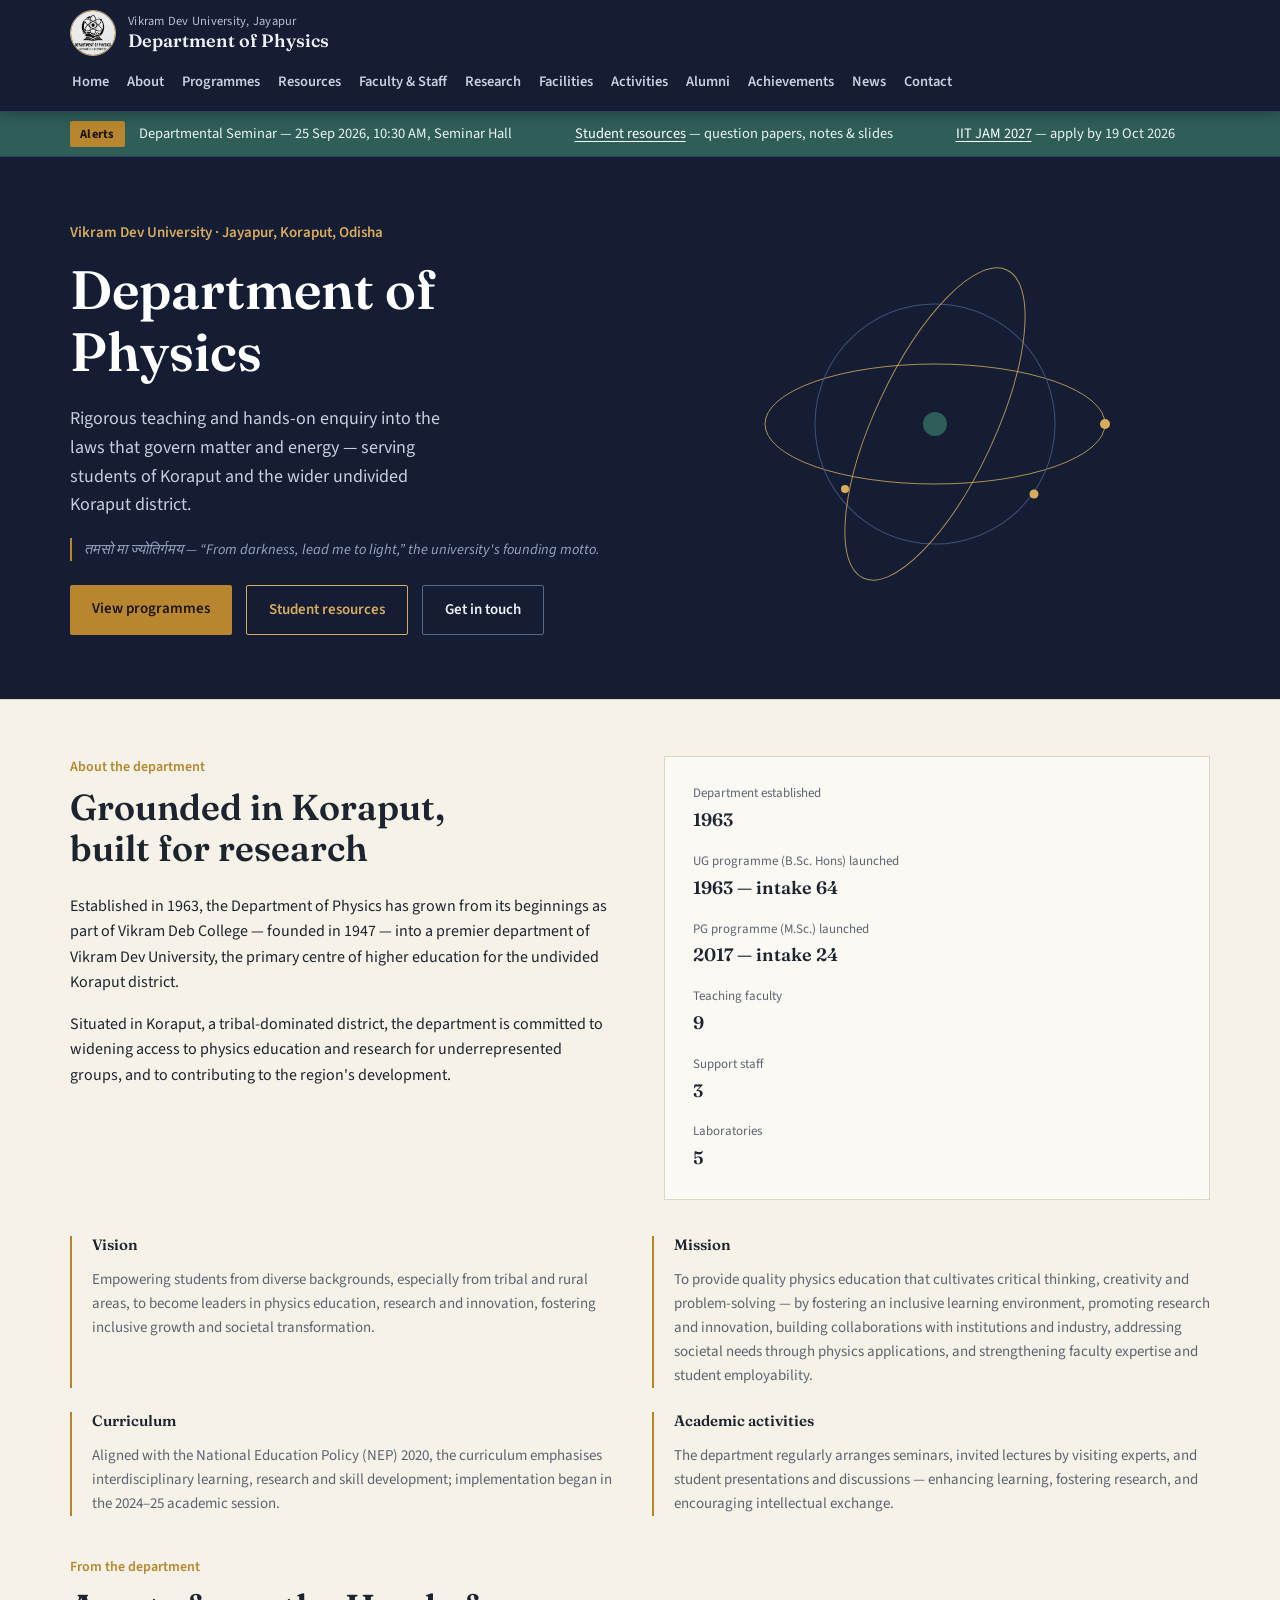
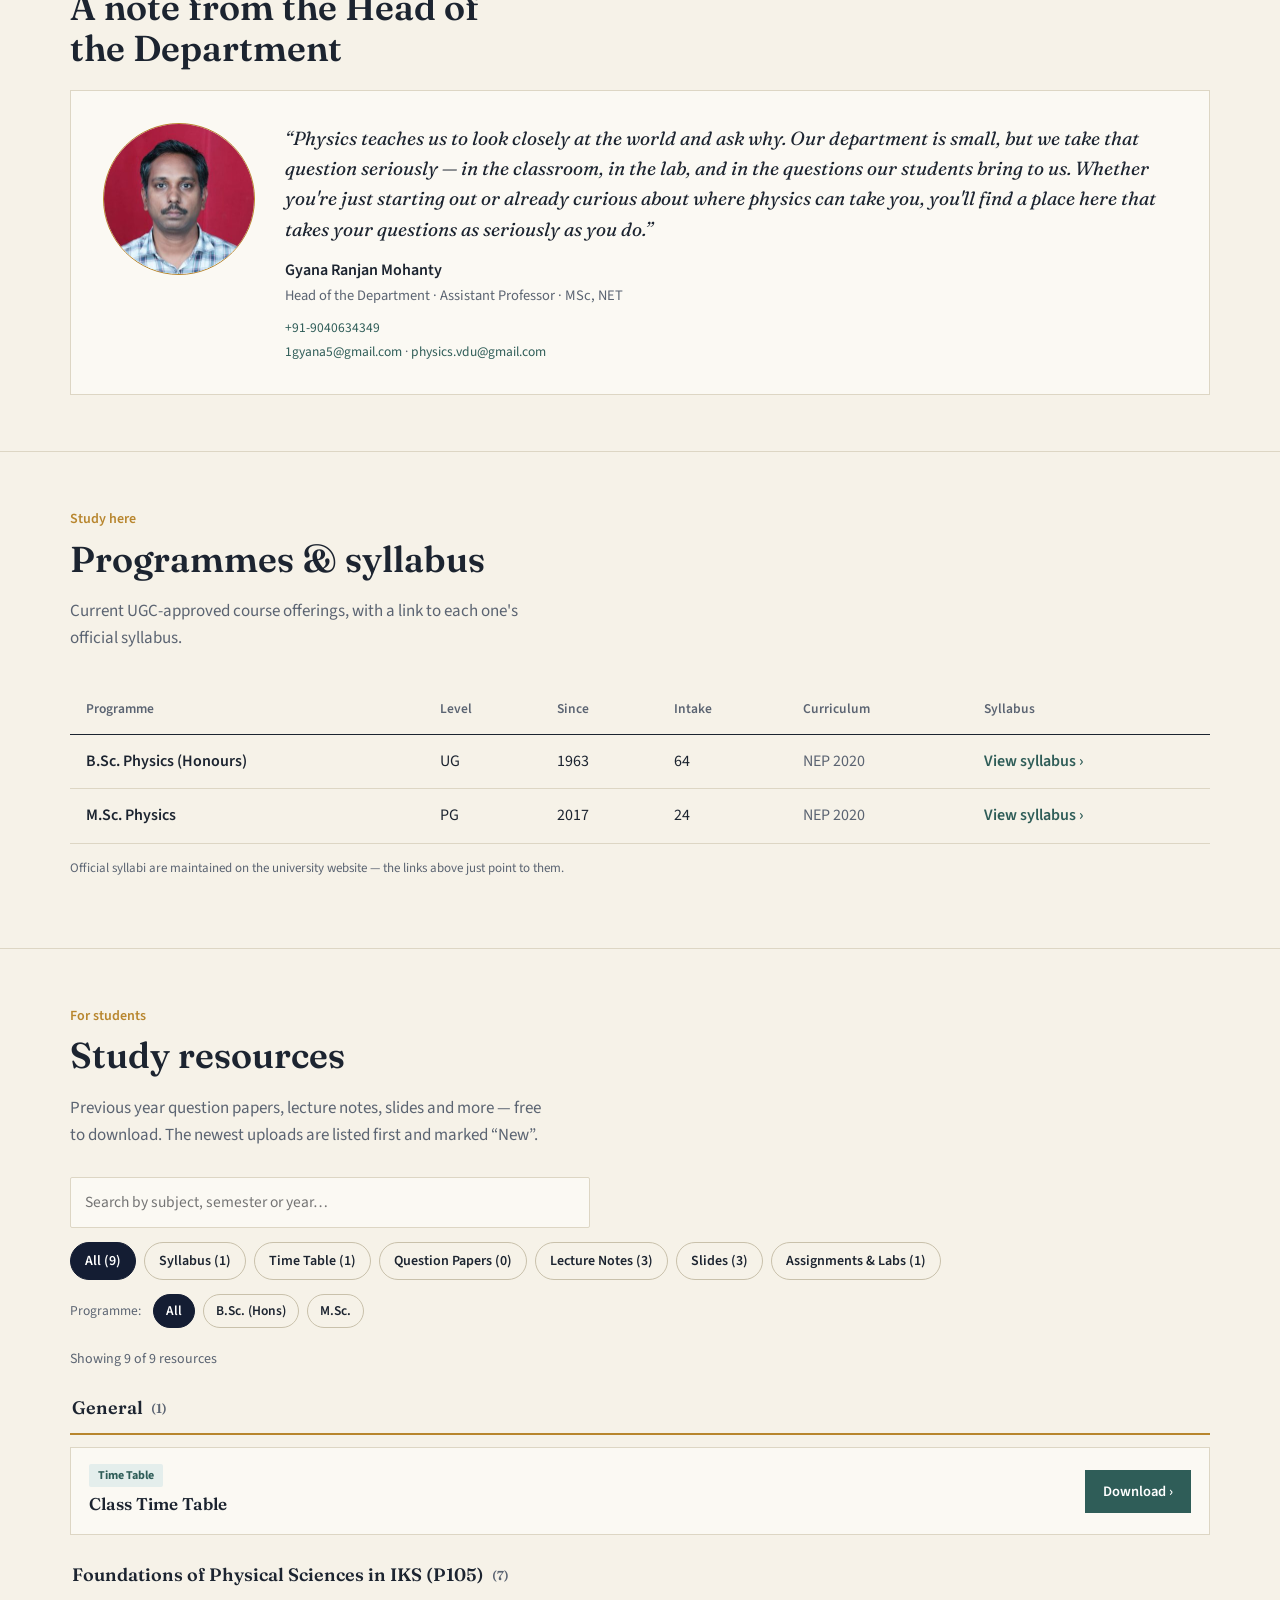
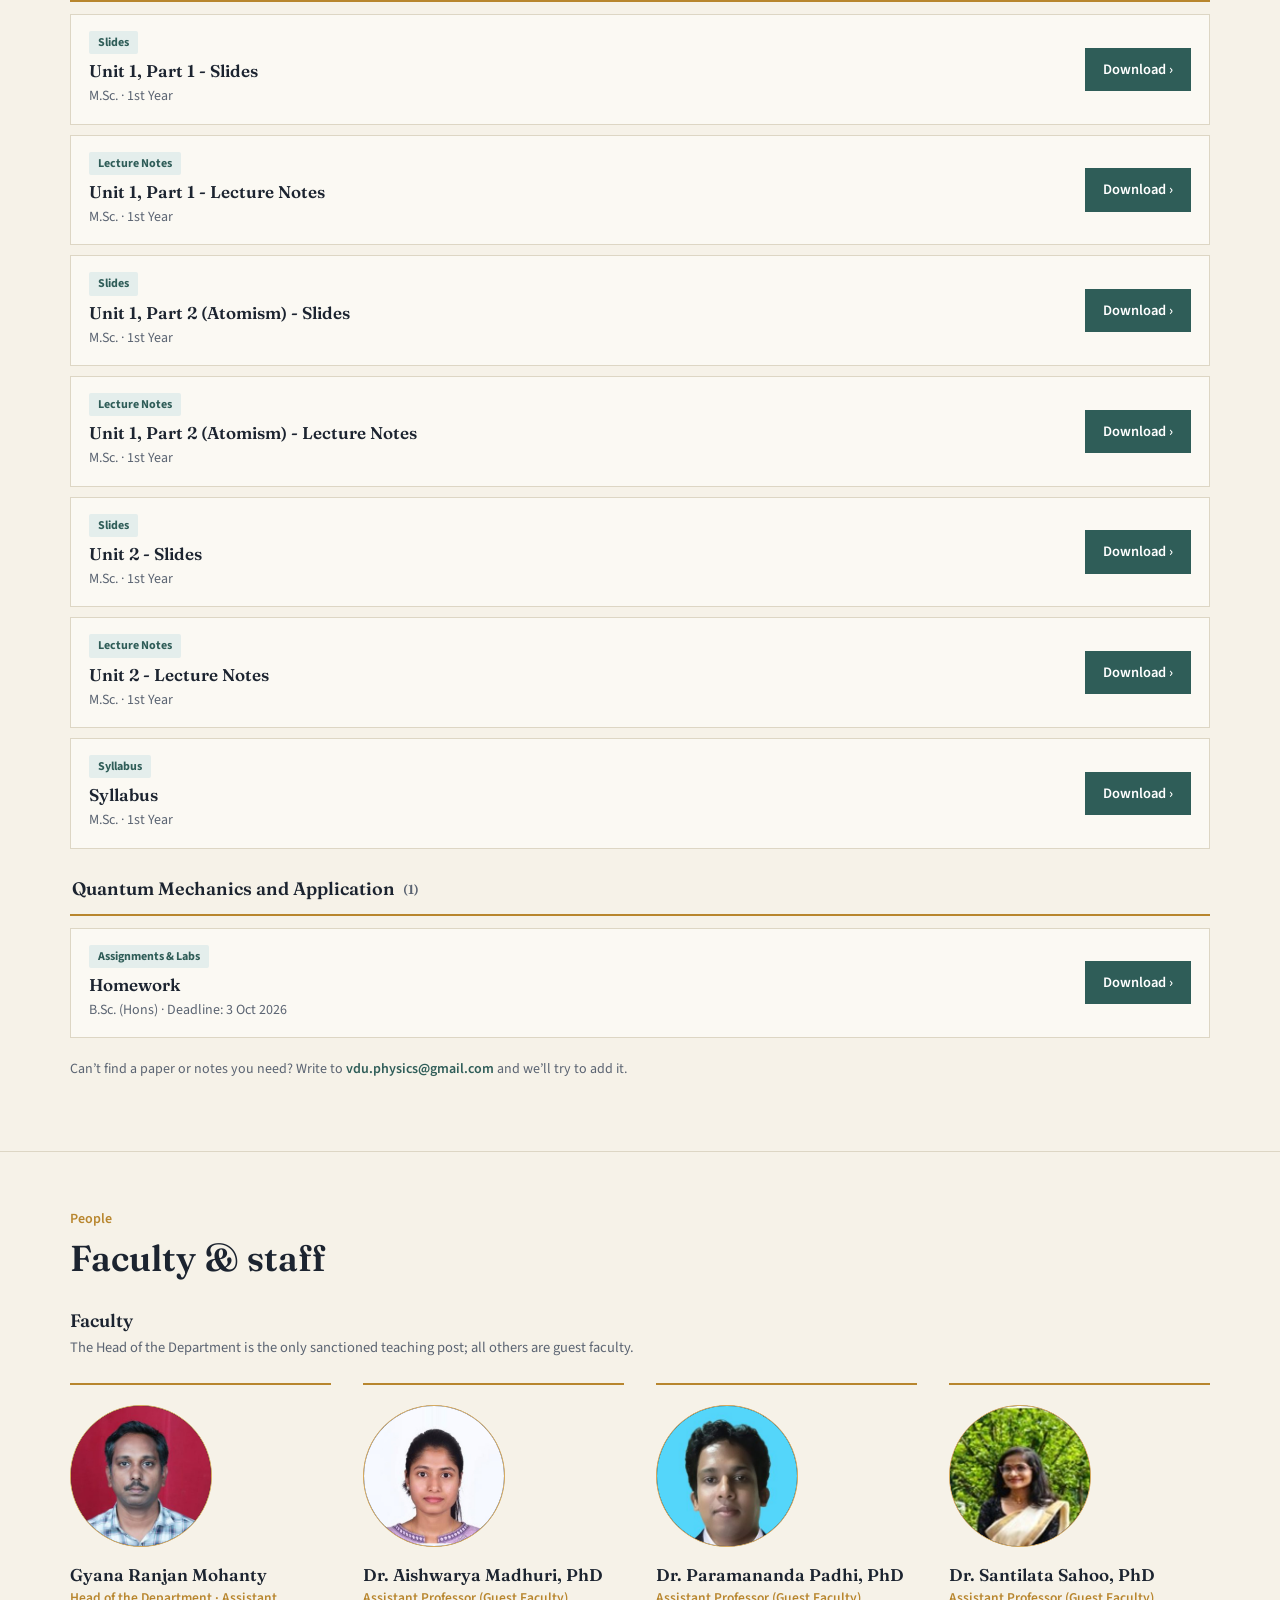
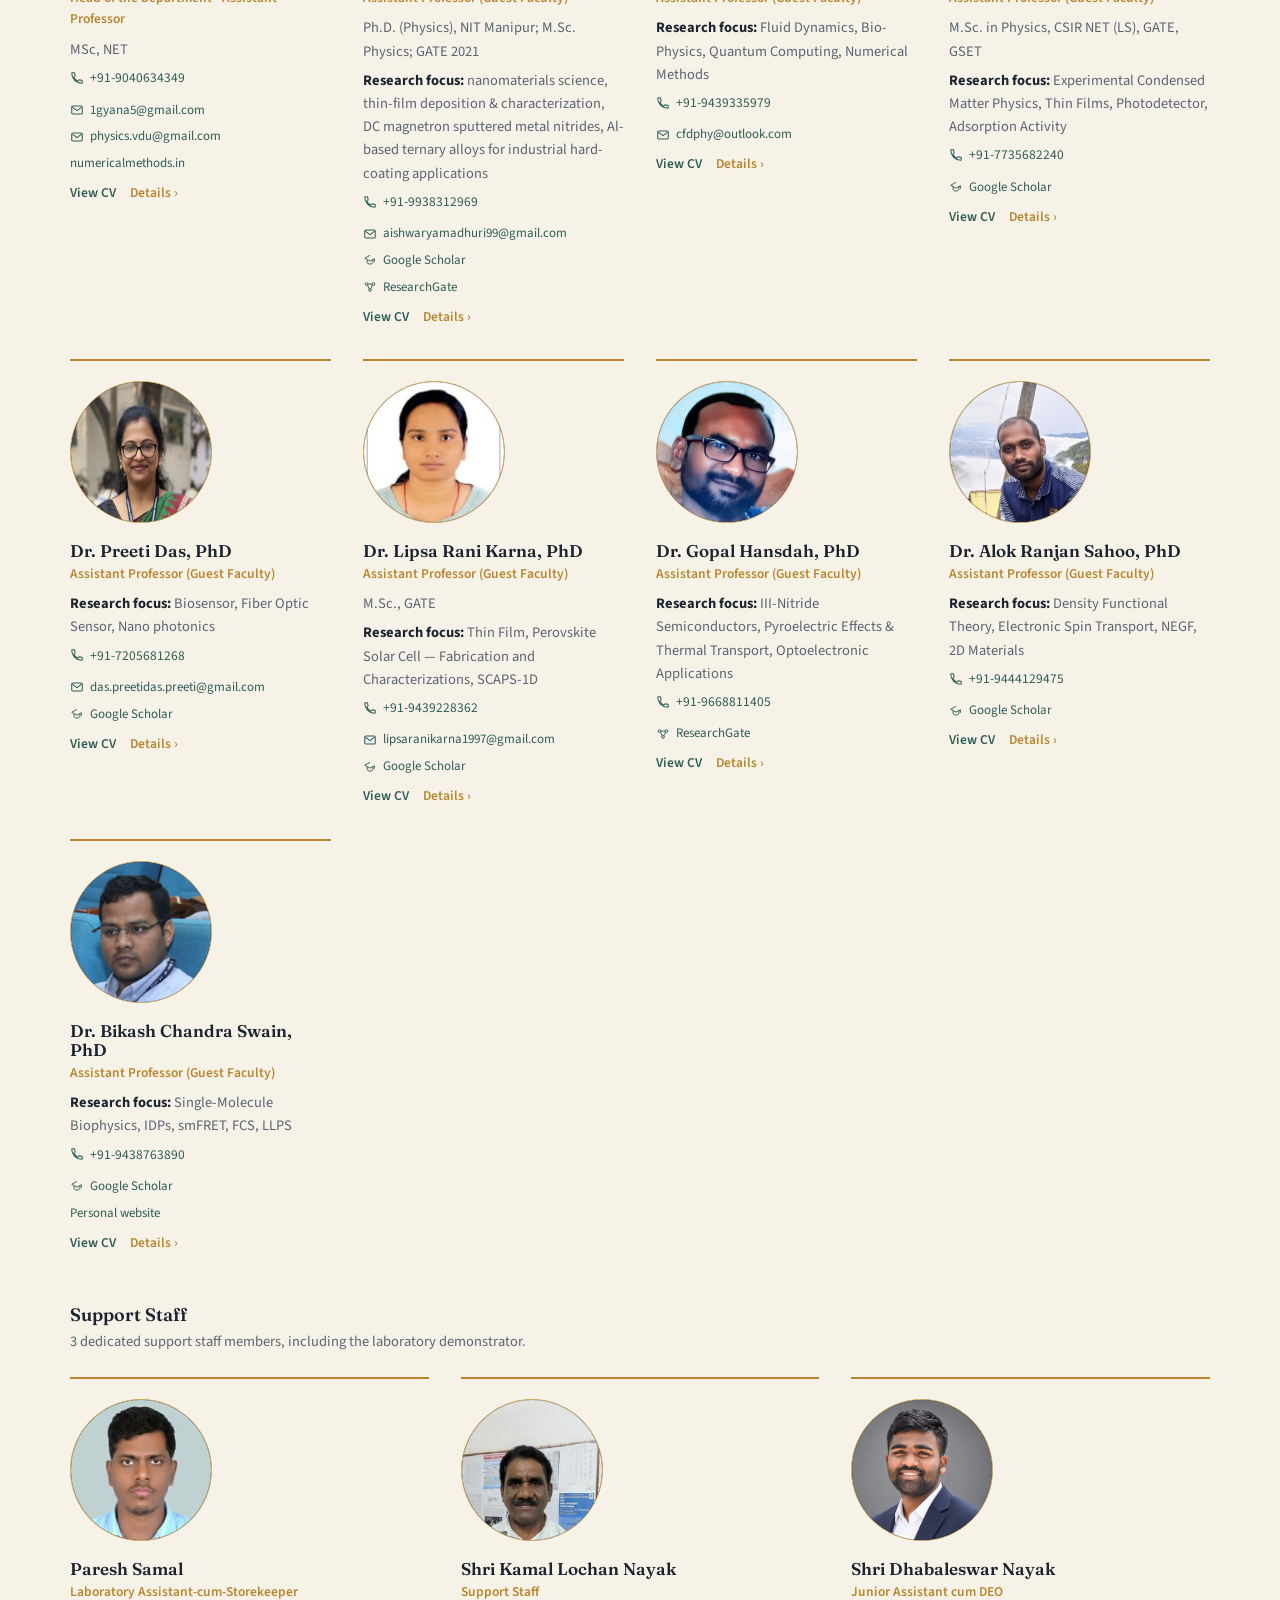
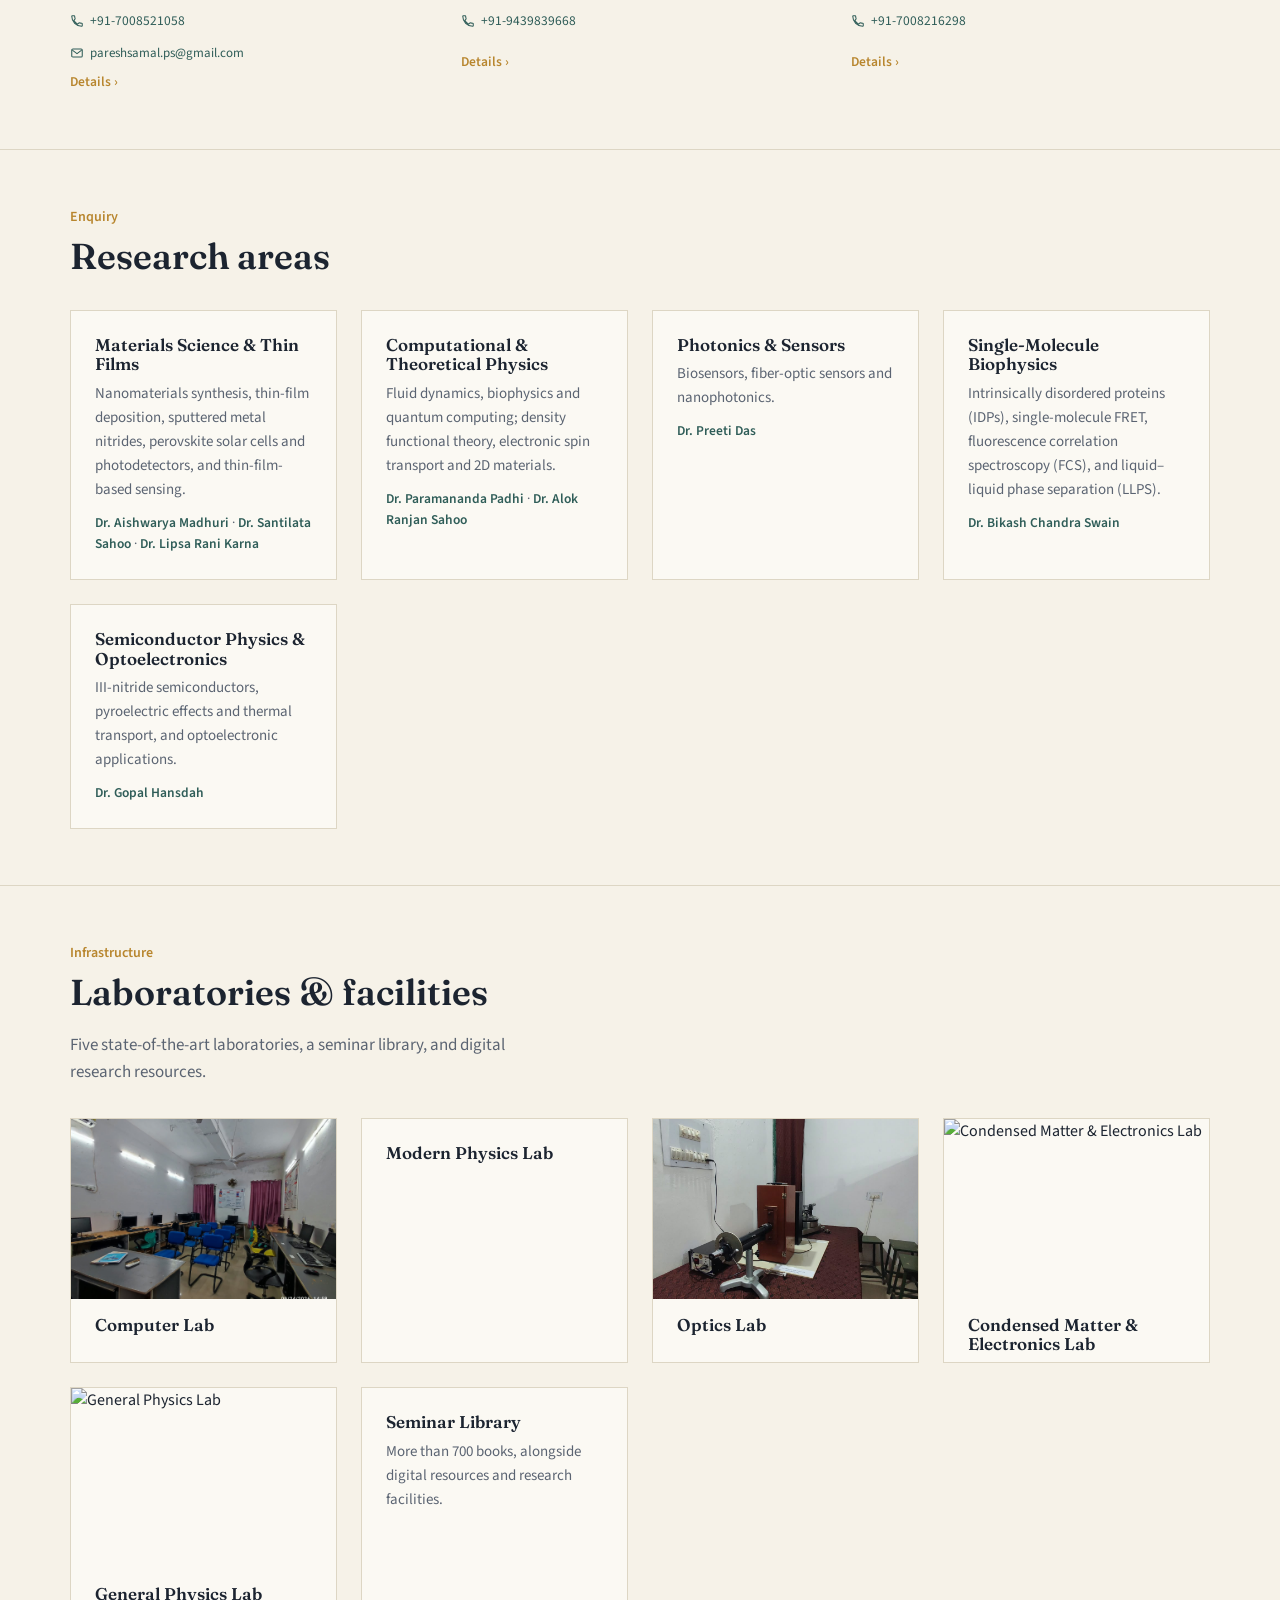
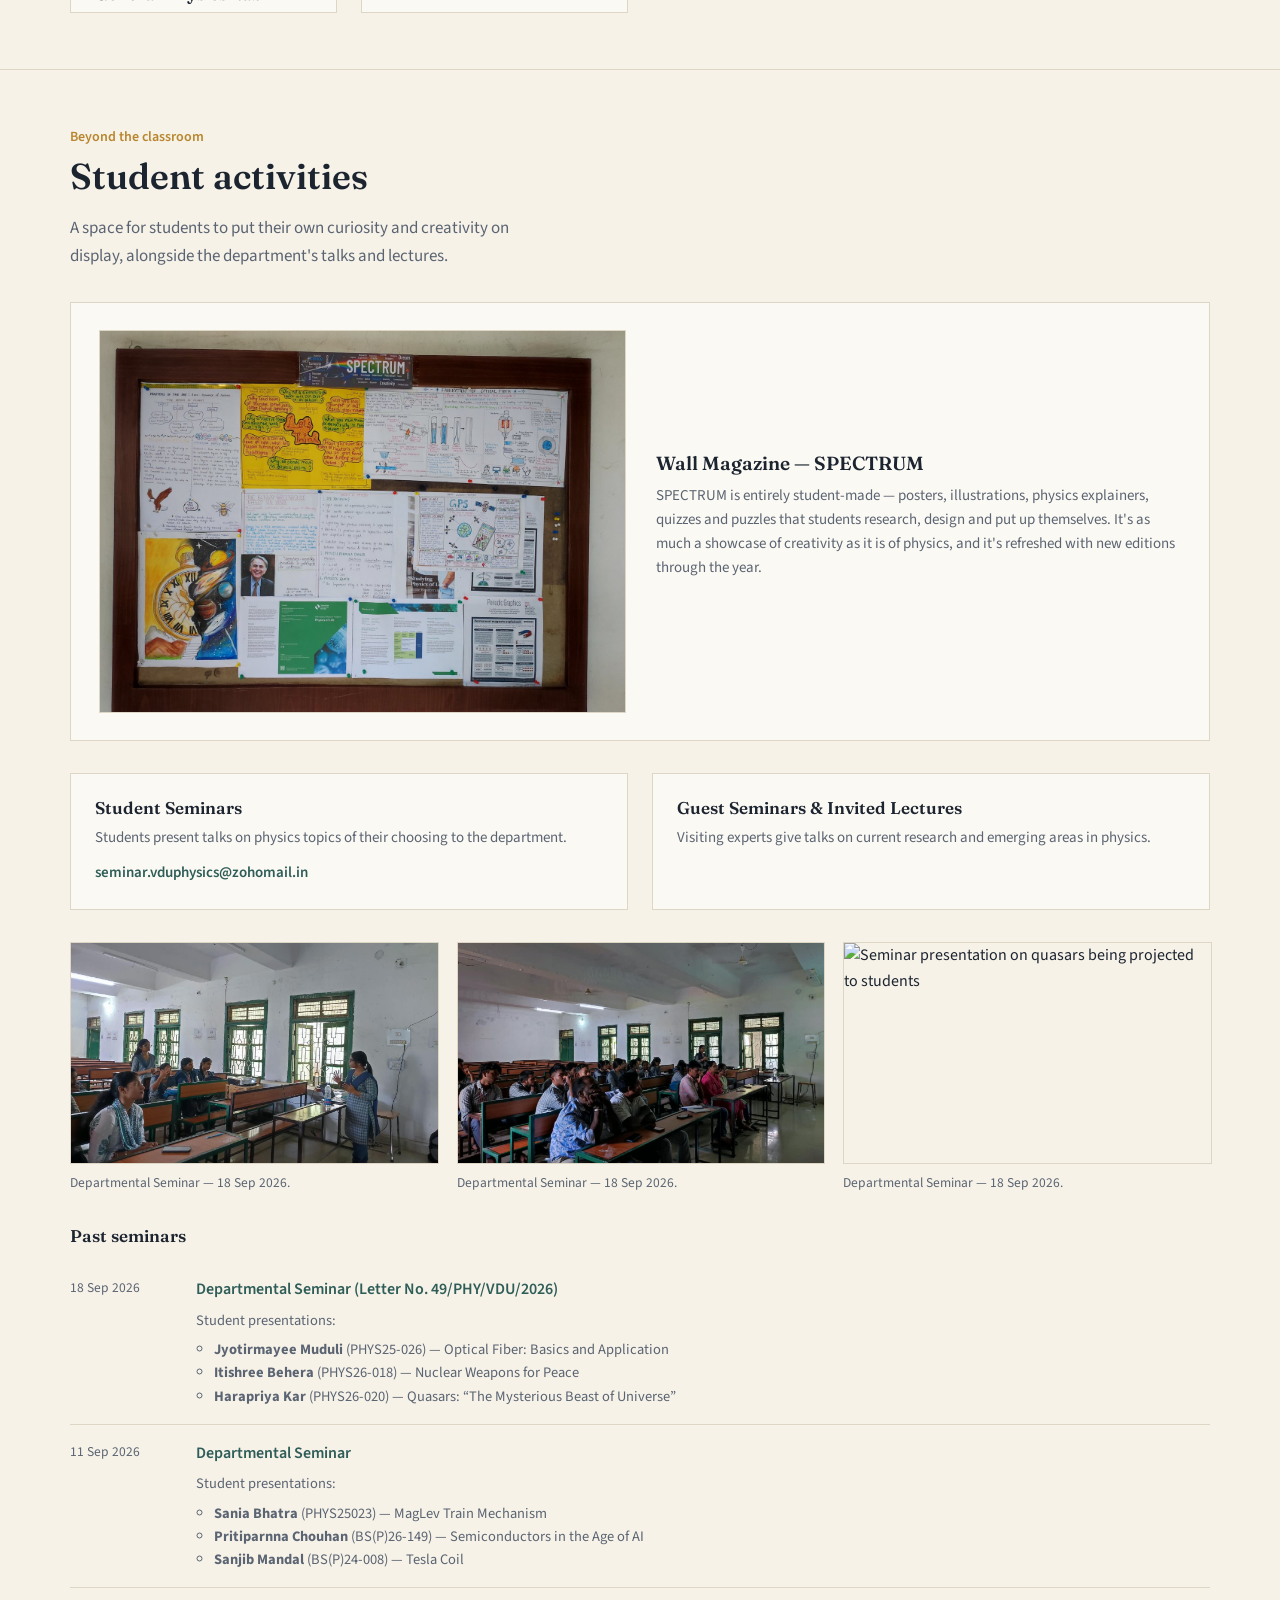
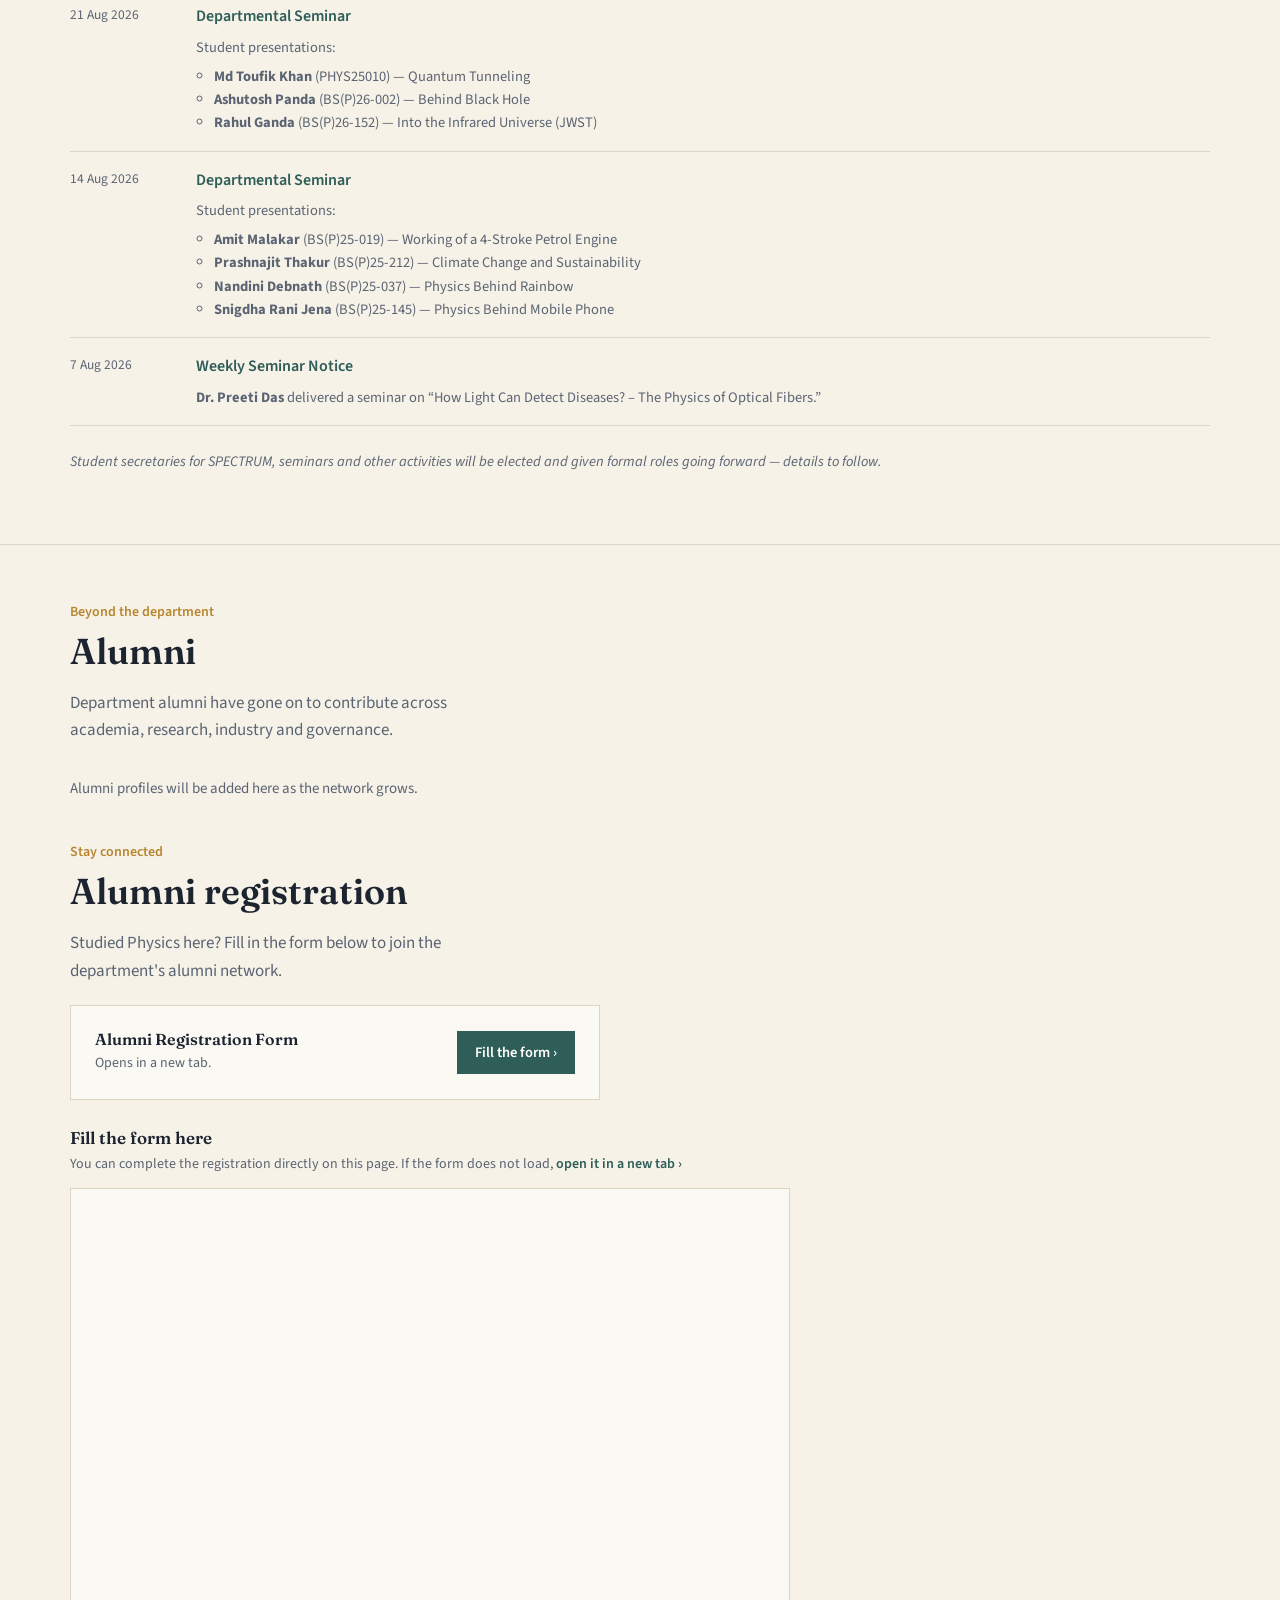
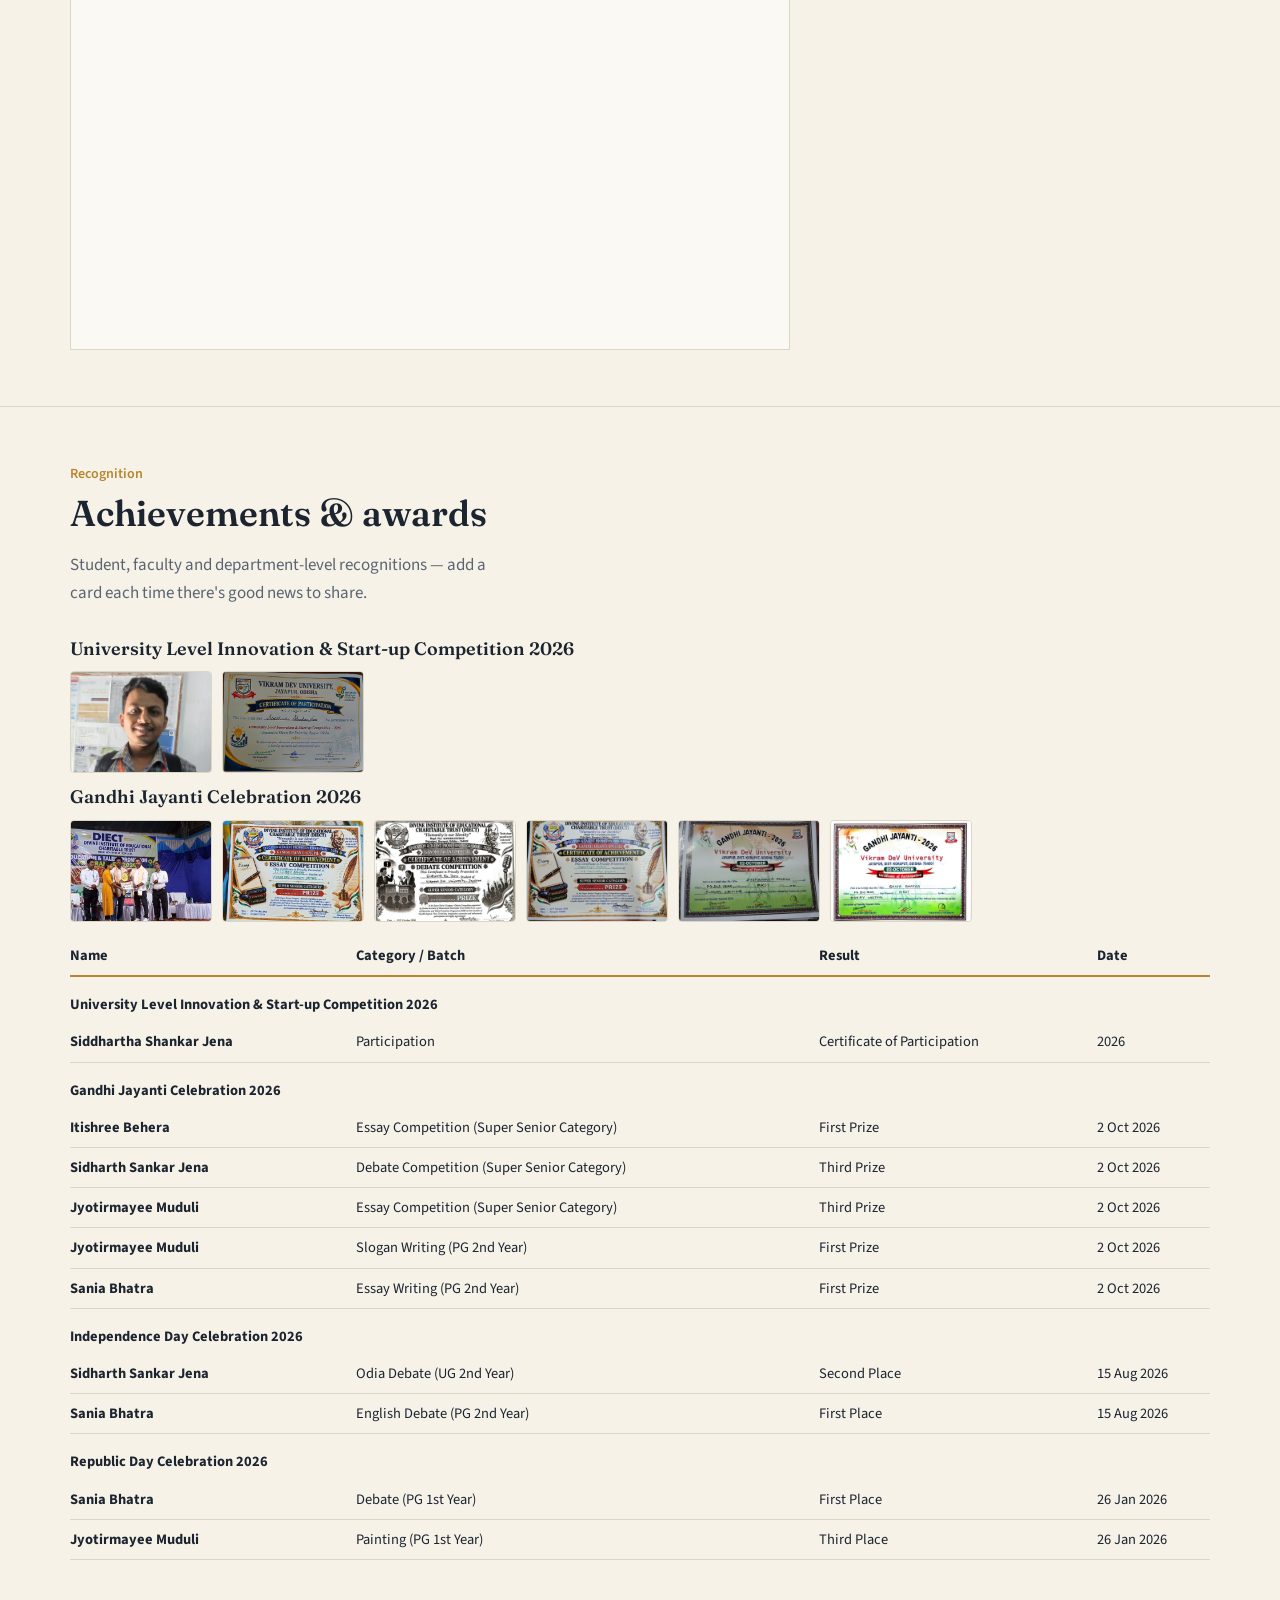
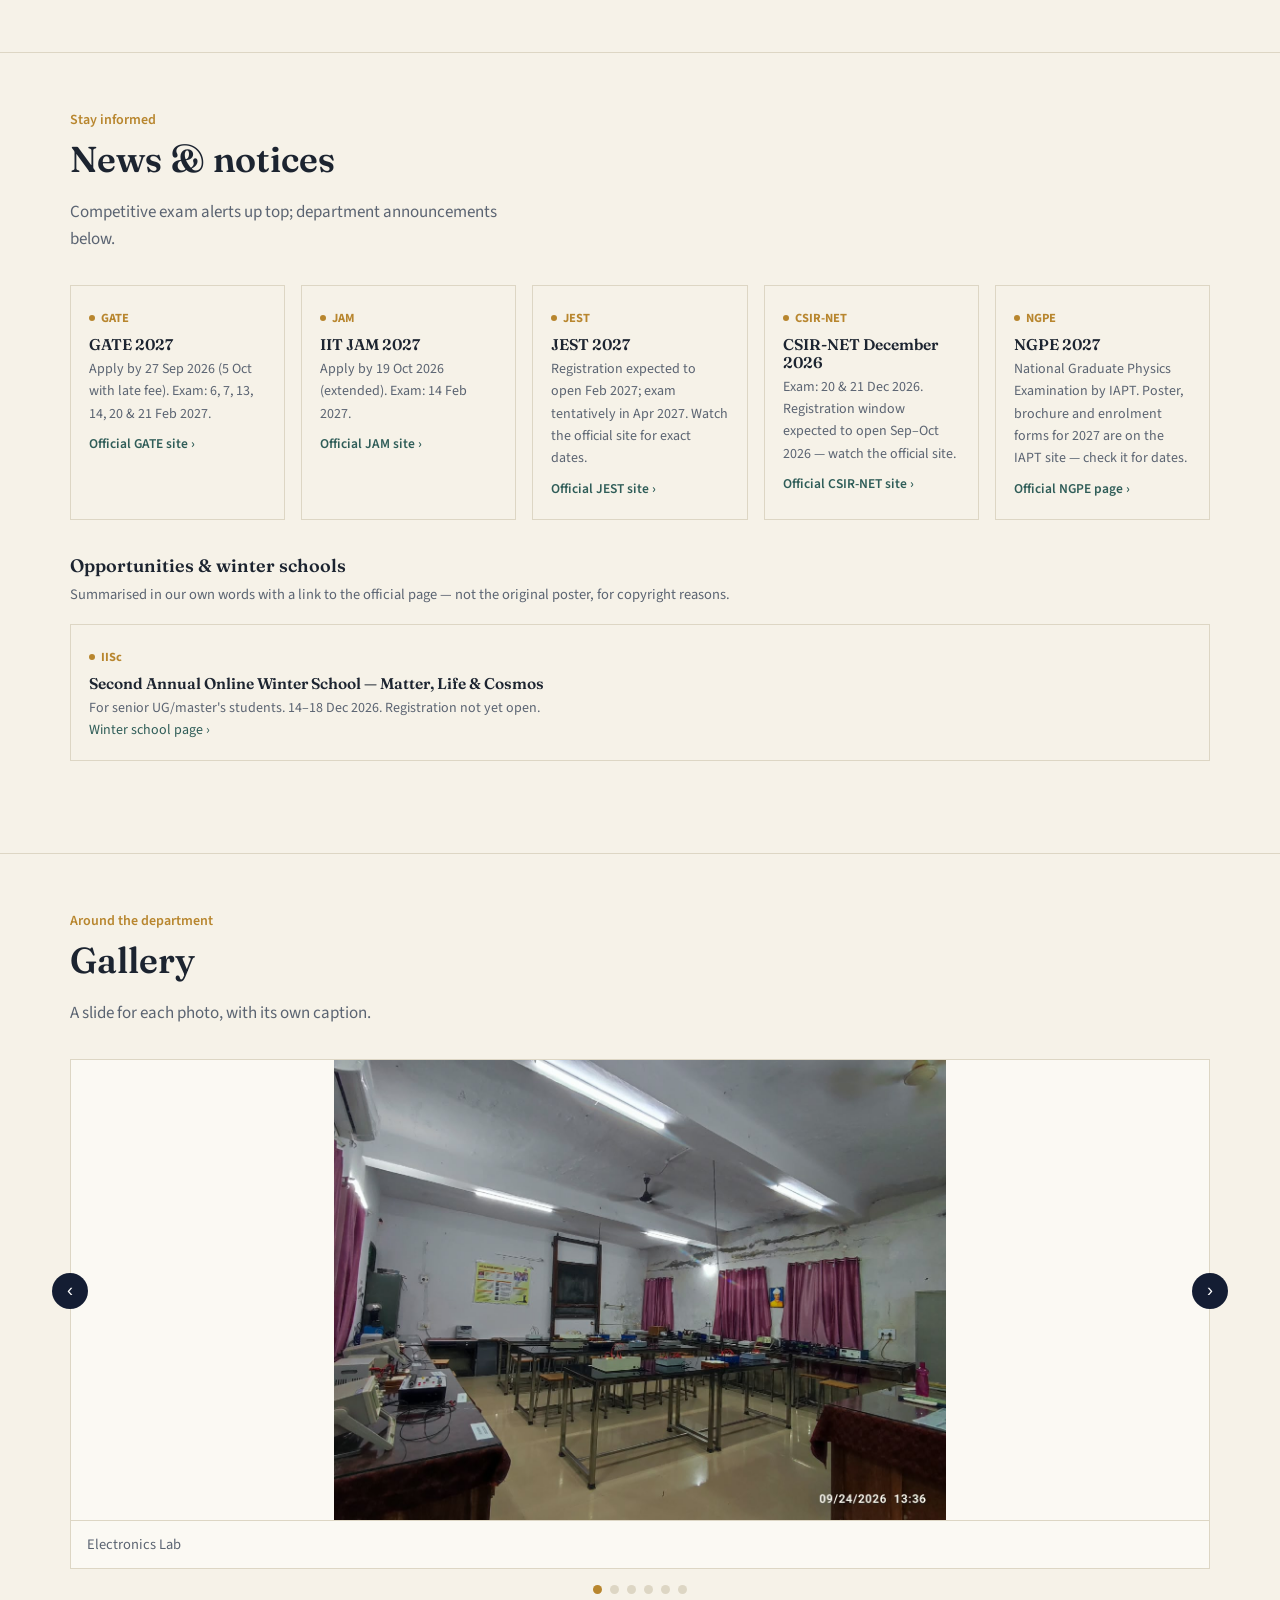
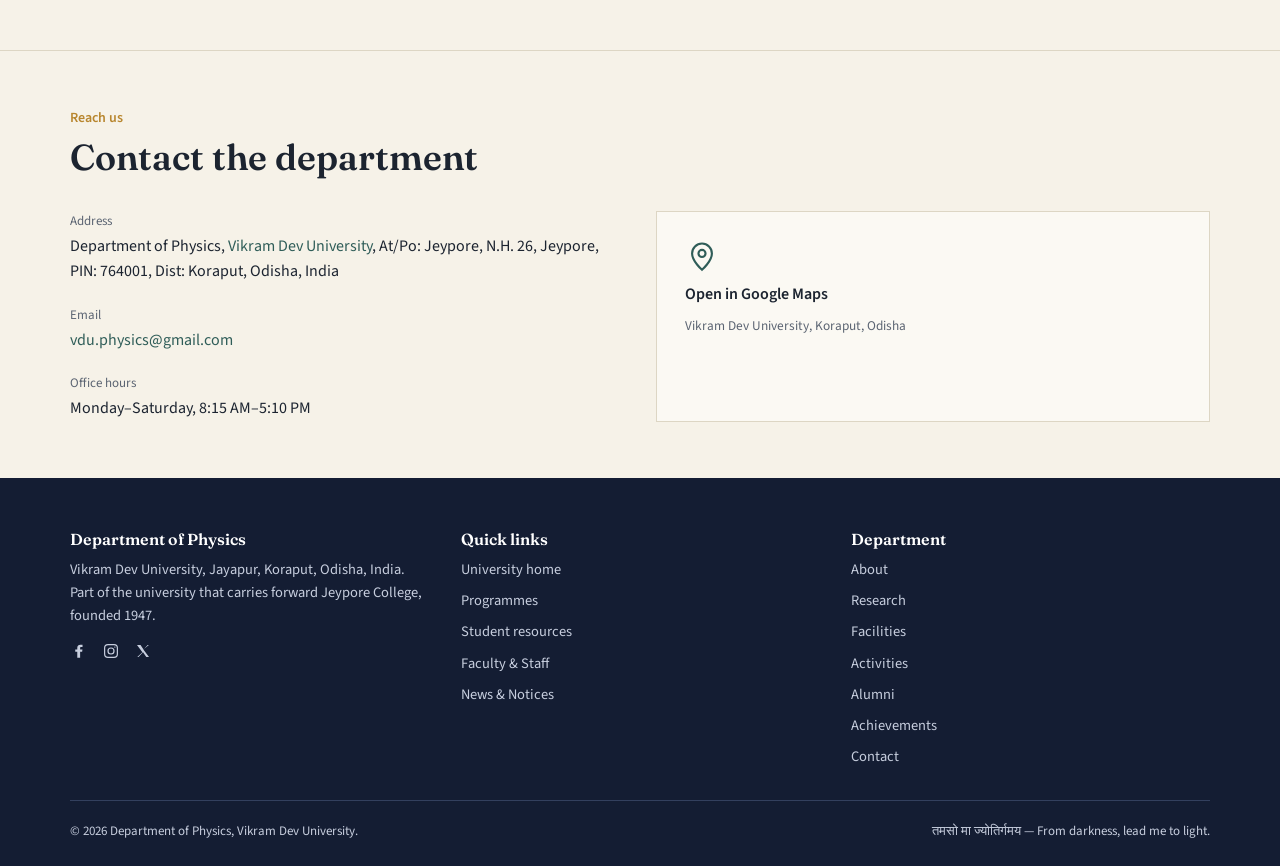
==== commit 7193aa40: "Add files via upload" ====
--- a/index.html
+++ b/index.html
@@ -307,7 +307,7 @@
           <h3 style="font-size:17px;margin:16px 24px 8px;">Optics Lab</h3>
         </div>
         <div style="background:#fbf9f3;border:1px solid #ddd6c4;">
-          <img src="assets/electronics-lab-2.jpg" alt="Condensed Matter &amp; Electronics Lab" style="width:100%;height:180px;object-fit:cover;display:block;">
+          <img src="assets/condensed-matter-electronics-lab.jpg" alt="Condensed Matter &amp; Electronics Lab" style="width:100%;height:180px;object-fit:cover;display:block;">
           <h3 style="font-size:17px;margin:16px 24px 8px;">Condensed Matter &amp; Electronics Lab</h3>
         </div>
         <div style="background:#fbf9f3;border:1px solid #ddd6c4;">
@@ -361,7 +361,7 @@
           <figcaption style="font-size:13.5px;color:#5b6472;margin-top:8px;">Departmental Seminar — 18 Sep 2026.</figcaption>
         </figure>
         <figure style="margin:0;">
-          <img src="assets/seminar-projector.jpg" alt="Seminar presentation on quasars being projected to students" style="width:100%;height:220px;object-fit:cover;border:1px solid #ddd6c4;display:block;">
+          <img src="assets/seminar-quasars.jpg" alt="Seminar presentation on quasars being projected to students" style="width:100%;height:220px;object-fit:cover;border:1px solid #ddd6c4;display:block;">
           <figcaption style="font-size:13.5px;color:#5b6472;margin-top:8px;">Departmental Seminar — 18 Sep 2026.</figcaption>
         </figure>
       </div>
@@ -374,9 +374,9 @@
             <span style="color:#2f5d58;font-weight:600;">Departmental Seminar (Letter No. 49/PHY/VDU/2026)</span>
             <p style="margin:6px 0 0;font-size:14.5px;color:#5b6472;">Student presentations:</p>
             <ul style="margin:6px 0 0;padding-left:18px;font-size:14.5px;color:#5b6472;">
-              <li>Jyotirmayee Muduli (PHYS25-026) — Optical Fiber: Basics and Application</li>
-              <li>Itishree Behera (PHYS26-018) — Nuclear Weapons for Peace</li>
-              <li>Harapriya Kar (PHYS26-020) — Quasars: “The Mysterious Beast of Universe”</li>
+              <li><strong>Jyotirmayee Muduli</strong> (PHYS25-026) — Optical Fiber: Basics and Application</li>
+              <li><strong>Itishree Behera</strong> (PHYS26-018) — Nuclear Weapons for Peace</li>
+              <li><strong>Harapriya Kar</strong> (PHYS26-020) — Quasars: “The Mysterious Beast of Universe”</li>
             </ul>
           </div>
         </li>
@@ -386,9 +386,9 @@
             <span style="color:#2f5d58;font-weight:600;">Departmental Seminar</span>
             <p style="margin:6px 0 0;font-size:14.5px;color:#5b6472;">Student presentations:</p>
             <ul style="margin:6px 0 0;padding-left:18px;font-size:14.5px;color:#5b6472;">
-              <li>Sania Bhatra (PHYS25023) — MagLev Train Mechanism</li>
-              <li>Pritiparnna Chouhan (BS(P)26-149) — Semiconductors in the Age of AI</li>
-              <li>Sanjib Mandal (BS(P)24-008) — Tesla Coil</li>
+              <li><strong>Sania Bhatra</strong> (PHYS25023) — MagLev Train Mechanism</li>
+              <li><strong>Pritiparnna Chouhan</strong> (BS(P)26-149) — Semiconductors in the Age of AI</li>
+              <li><strong>Sanjib Mandal</strong> (BS(P)24-008) — Tesla Coil</li>
             </ul>
           </div>
         </li>
@@ -398,9 +398,9 @@
             <span style="color:#2f5d58;font-weight:600;">Departmental Seminar</span>
             <p style="margin:6px 0 0;font-size:14.5px;color:#5b6472;">Student presentations:</p>
             <ul style="margin:6px 0 0;padding-left:18px;font-size:14.5px;color:#5b6472;">
-              <li>Md Toufik Khan (PHYS25010) — Quantum Tunneling</li>
-              <li>Ashutosh Panda (BS(P)26-002) — Behind Black Hole</li>
-              <li>Rahul Ganda (BS(P)26-152) — Into the Infrared Universe (JWST)</li>
+              <li><strong>Md Toufik Khan</strong> (PHYS25010) — Quantum Tunneling</li>
+              <li><strong>Ashutosh Panda</strong> (BS(P)26-002) — Behind Black Hole</li>
+              <li><strong>Rahul Ganda</strong> (BS(P)26-152) — Into the Infrared Universe (JWST)</li>
             </ul>
           </div>
         </li>
@@ -410,10 +410,10 @@
             <span style="color:#2f5d58;font-weight:600;">Departmental Seminar</span>
             <p style="margin:6px 0 0;font-size:14.5px;color:#5b6472;">Student presentations:</p>
             <ul style="margin:6px 0 0;padding-left:18px;font-size:14.5px;color:#5b6472;">
-              <li>Amit Malakar (BS(P)25-019) — Working of a 4-Stroke Petrol Engine</li>
-              <li>Prashnajit Thakur (BS(P)25-212) — Climate Change and Sustainability</li>
-              <li>Nandini Debnath (BS(P)25-037) — Physics Behind Rainbow</li>
-              <li>Snigdha Rani Jena (BS(P)25-145) — Physics Behind Mobile Phone</li>
+              <li><strong>Amit Malakar</strong> (BS(P)25-019) — Working of a 4-Stroke Petrol Engine</li>
+              <li><strong>Prashnajit Thakur</strong> (BS(P)25-212) — Climate Change and Sustainability</li>
+              <li><strong>Nandini Debnath</strong> (BS(P)25-037) — Physics Behind Rainbow</li>
+              <li><strong>Snigdha Rani Jena</strong> (BS(P)25-145) — Physics Behind Mobile Phone</li>
             </ul>
           </div>
         </li>
@@ -421,7 +421,7 @@
           <span style="color:#5b6472;font-size:13.5px;">7 Aug 2026</span>
           <div>
             <span style="color:#2f5d58;font-weight:600;">Weekly Seminar Notice</span>
-            <p style="margin:6px 0 0;font-size:14.5px;color:#5b6472;">Dr. Preeti Das delivered a seminar on “How Light Can Detect Diseases? – The Physics of Optical Fibers.”</p>
+            <p style="margin:6px 0 0;font-size:14.5px;color:#5b6472;"><strong>Dr. Preeti Das</strong> delivered a seminar on “How Light Can Detect Diseases? – The Physics of Optical Fibers.”</p>
           </div>
         </li>
       </ul>
@@ -470,72 +470,42 @@
         <h2 style="font-size:clamp(26px,3.4vw,36px);">Achievements &amp; awards</h2>
         <p style="color:#5b6472;font-size:17px;">Student, faculty and department-level recognitions — add a card each time there's good news to share.</p>
       </div>
-      <h3 style="font-size:18px;margin-bottom:16px;">University Level Innovation &amp; Start-up Competition 2026</h3>
-      <div style="display:grid;grid-template-columns:repeat(auto-fit,minmax(240px,1fr));gap:24px;margin-bottom:36px;align-items:start;">
-        <div style="background:#fbf9f3;border:1px solid #ddd6c4;padding:24px;">
-          <img src="assets/innovation-startup-student.jpg" alt="Siddhartha Shankar Jena holding his Certificate of Participation" loading="lazy" style="width:100%;max-width:200px;height:auto;display:block;margin:0 auto 16px;border:1px solid #ddd6c4;">
-          <h3 style="font-size:17px;margin-bottom:8px;">Congratulations, Siddhartha Shankar Jena!</h3>
-          <p style="color:#5b6472;font-size:15px;margin:0;">Participated in the University Level Innovation &amp; Start-up Competition – 2026, organised by Vikram Dev University, Jayapur, Odisha, and received a Certificate of Participation for his enthusiastic participation and interest in fostering innovation and entrepreneurial spirit.</p>
-        </div>
-        <div style="background:#fbf9f3;border:1px solid #ddd6c4;padding:24px;">
-          <img src="assets/innovation-startup-certificate.jpg" alt="Certificate of Participation, University Level Innovation and Start-up Competition 2026" loading="lazy" style="width:100%;max-width:240px;height:auto;display:block;margin:0 auto 16px;border:1px solid #ddd6c4;">
-          <h3 style="font-size:17px;margin-bottom:8px;">Certificate of Participation</h3>
-          <p style="color:#5b6472;font-size:15px;margin:0;">Issued by Vikram Dev University, Jayapur, Odisha, under the theme “Innovation Start-up for a Better Tomorrow”.</p>
-        </div>
-      </div>
-
-      <h3 style="font-size:18px;margin-bottom:16px;">Gandhi Jayanti – Education &amp; Talent Promotion Programme 2026</h3>
-      <div style="display:grid;grid-template-columns:repeat(auto-fit,minmax(240px,1fr));gap:24px;margin-bottom:36px;align-items:start;">
-        <div style="background:#fbf9f3;border:1px solid #ddd6c4;padding:24px;">
-          <img src="assets/itishree-essay-award.jpg" alt="Itishree Behera receiving her award on stage" loading="lazy" style="width:100%;height:auto;display:block;margin:0 auto 16px;border:1px solid #ddd6c4;">
-          <img src="assets/itishree-essay-certificate.jpg" alt="Itishree Behera's First Prize Essay Competition certificate" loading="lazy" style="width:100%;height:auto;display:block;margin:0 auto 16px;border:1px solid #ddd6c4;">
-          <h3 style="font-size:17px;margin-bottom:8px;">Congratulations, Itishree Behera!</h3>
-          <p style="color:#5b6472;font-size:15px;margin:0;">First Prize, Essay Competition (Super Senior Category), DIECT's Education &amp; Talent Promotion Programme – 2026, Gandhi Jayanti Special, 2 October 2026.</p>
-        </div>
-        <div style="background:#fbf9f3;border:1px solid #ddd6c4;padding:24px;">
-          <img src="assets/sidharth-debate-certificate.jpg" alt="Sidharth Ku. Jena's Third Prize Debate Competition certificate" loading="lazy" style="width:100%;height:auto;display:block;margin:0 auto 16px;border:1px solid #ddd6c4;">
-          <h3 style="font-size:17px;margin-bottom:8px;">Congratulations, Sidharth Sankar Jena!</h3>
-          <p style="color:#5b6472;font-size:15px;margin:0;">Third Prize, Debate Competition (Super Senior Category), DIECT's Education &amp; Talent Promotion Programme – 2026, Gandhi Jayanti Special, 2 October 2026.</p>
-        </div>
-        <div style="background:#fbf9f3;border:1px solid #ddd6c4;padding:24px;">
-          <img src="assets/jyotirmayee-essay-certificate.jpg" alt="Jyotirmayee Muduli's Third Prize Essay Competition certificate" loading="lazy" style="width:100%;height:auto;display:block;margin:0 auto 16px;border:1px solid #ddd6c4;">
-          <h3 style="font-size:17px;margin-bottom:8px;">Congratulations, Jyotirmayee Muduli!</h3>
-          <p style="color:#5b6472;font-size:15px;margin:0;">Third Prize, Essay Competition (Super Senior Category), DIECT's Education &amp; Talent Promotion Programme – 2026, Gandhi Jayanti Special, 2 October 2026.</p>
-        </div>
-        <div style="background:#fbf9f3;border:1px solid #ddd6c4;padding:24px;">
-          <img src="assets/jyotirmayee-slogan-certificate.jpg" alt="Jyotirmayee Muduli's First Prize Slogan Writing certificate" loading="lazy" style="width:100%;height:auto;display:block;margin:0 auto 16px;border:1px solid #ddd6c4;">
-          <h3 style="font-size:17px;margin-bottom:8px;">Congratulations, Jyotirmayee Muduli!</h3>
-          <p style="color:#5b6472;font-size:15px;margin:0;">First Prize, Slogan Writing (PG 2nd Year), Vikram Dev University's own Gandhi Jayanti 2026 competition, 2 October 2026.</p>
-        </div>
-        <div style="background:#fbf9f3;border:1px solid #ddd6c4;padding:24px;">
-          <img src="assets/sania-essay-certificate.jpg" alt="Sania Bhatra's First Prize Essay Writing certificate" loading="lazy" style="width:100%;height:auto;display:block;margin:0 auto 16px;border:1px solid #ddd6c4;">
-          <h3 style="font-size:17px;margin-bottom:8px;">Congratulations, Sania Bhatra!</h3>
-          <p style="color:#5b6472;font-size:15px;margin:0;">First Prize, Essay Writing (PG 2nd Year), Vikram Dev University's own Gandhi Jayanti 2026 competition, 2 October 2026.</p>
-        </div>
-      </div>
-
-      <h3 style="font-size:18px;margin-bottom:16px;">Independence Day Celebration 2026</h3>
-      <div style="display:grid;grid-template-columns:repeat(auto-fit,minmax(240px,1fr));gap:24px;margin-bottom:36px;">
-        <div style="background:#fbf9f3;border:1px solid #ddd6c4;padding:24px;">
-          <h3 style="font-size:17px;margin-bottom:8px;">Congratulations, Sidharth Sankar Jena!</h3>
-          <p style="color:#5b6472;font-size:15px;margin:0;">Second place in Odia Debate. Sidharth is a UG 2nd-year student.</p>
-        </div>
-        <div style="background:#fbf9f3;border:1px solid #ddd6c4;padding:24px;">
-          <h3 style="font-size:17px;margin-bottom:8px;">Congratulations, Sania Bhatra!</h3>
-          <p style="color:#5b6472;font-size:15px;margin:0;">First place in English Debate. Sania is a PG 2nd-year student.</p>
-        </div>
-      </div>
-
-      <h3 style="font-size:18px;margin-bottom:16px;">Republic Day Celebration 2026</h3>
-      <div style="display:grid;grid-template-columns:repeat(auto-fit,minmax(240px,1fr));gap:24px;margin-bottom:36px;">
-        <div style="background:#fbf9f3;border:1px solid #ddd6c4;padding:24px;">
-          <h3 style="font-size:17px;margin-bottom:8px;">Congratulations, Sania Bhatra!</h3>
-          <p style="color:#5b6472;font-size:15px;margin:0;">First place in Debate. Sania was a PG 1st-year student at the time.</p>
-        </div>
-        <div style="background:#fbf9f3;border:1px solid #ddd6c4;padding:24px;">
-          <h3 style="font-size:17px;margin-bottom:8px;">Congratulations, Jyotirmayee Muduli!</h3>
-          <p style="color:#5b6472;font-size:15px;margin:0;">Third place in Painting. Jyotirmayee was a PG 1st-year student at the time.</p>
-        </div>
+      <h3 style="font-size:18px;margin-bottom:12px;">University Level Innovation &amp; Start-up Competition 2026</h3>
+      <div style="display:flex;flex-wrap:wrap;gap:10px;margin-bottom:14px;">
+        <a href="assets/innovation-startup-student.jpg" target="_blank" rel="noopener"><img src="assets/innovation-startup-student.jpg" alt="Siddhartha Shankar Jena holding his Certificate of Participation" loading="lazy" style="width:140px;height:100px;object-fit:cover;object-position:top;display:block;border:1px solid #ddd6c4;border-radius:4px;"></a>
+        <a href="assets/innovation-startup-certificate.jpg" target="_blank" rel="noopener"><img src="assets/innovation-startup-certificate.jpg" alt="Certificate of Participation, University Level Innovation and Start-up Competition 2026" loading="lazy" style="width:140px;height:100px;object-fit:cover;display:block;border:1px solid #ddd6c4;border-radius:4px;"></a>
+      </div>
+
+      <h3 style="font-size:18px;margin-bottom:12px;">Gandhi Jayanti Celebration 2026</h3>
+      <div style="display:flex;flex-wrap:wrap;gap:10px;margin-bottom:14px;">
+        <a href="assets/itishree-essay-award.jpg" target="_blank" rel="noopener"><img src="assets/itishree-essay-award.jpg" alt="Itishree Behera receiving her award on stage" loading="lazy" style="width:140px;height:100px;object-fit:cover;display:block;border:1px solid #ddd6c4;border-radius:4px;"></a>
+        <a href="assets/itishree-essay-certificate.jpg" target="_blank" rel="noopener"><img src="assets/itishree-essay-certificate.jpg" alt="Itishree Behera's First Prize Essay Competition certificate" loading="lazy" style="width:140px;height:100px;object-fit:cover;display:block;border:1px solid #ddd6c4;border-radius:4px;"></a>
+        <a href="assets/sidharth-debate-certificate.jpg" target="_blank" rel="noopener"><img src="assets/sidharth-debate-certificate.jpg" alt="Sidharth Ku. Jena's Third Prize Debate Competition certificate" loading="lazy" style="width:140px;height:100px;object-fit:cover;display:block;border:1px solid #ddd6c4;border-radius:4px;"></a>
+        <a href="assets/jyotirmayee-essay-certificate.jpg" target="_blank" rel="noopener"><img src="assets/jyotirmayee-essay-certificate.jpg" alt="Jyotirmayee Muduli's Third Prize Essay Competition certificate" loading="lazy" style="width:140px;height:100px;object-fit:cover;display:block;border:1px solid #ddd6c4;border-radius:4px;"></a>
+        <a href="assets/jyotirmayee-slogan-certificate.jpg" target="_blank" rel="noopener"><img src="assets/jyotirmayee-slogan-certificate.jpg" alt="Jyotirmayee Muduli's First Prize Slogan Writing certificate" loading="lazy" style="width:140px;height:100px;object-fit:cover;display:block;border:1px solid #ddd6c4;border-radius:4px;"></a>
+        <a href="assets/sania-essay-certificate.jpg" target="_blank" rel="noopener"><img src="assets/sania-essay-certificate.jpg" alt="Sania Bhatra's First Prize Essay Writing certificate" loading="lazy" style="width:140px;height:100px;object-fit:cover;display:block;border:1px solid #ddd6c4;border-radius:4px;"></a>
+      </div>
+
+      <div style="overflow-x:auto;margin-bottom:36px;">
+        <table style="width:100%;border-collapse:collapse;font-size:14.5px;min-width:560px;">
+          <thead><tr style="border-bottom:2px solid #b8862e;text-align:left;"><th style="padding:8px 10px 8px 0;">Name</th><th style="padding:8px 10px;">Category / Batch</th><th style="padding:8px 10px;">Result</th><th style="padding:8px 0;">Date</th></tr></thead>
+          <tbody>
+            <tr><td colspan="4" style="padding:16px 0 6px;font-weight:700;color:#1c2430;">University Level Innovation &amp; Start-up Competition 2026</td></tr>
+            <tr style="border-bottom:1px solid #ddd6c4;"><td style="padding:8px 10px 8px 0;"><strong>Siddhartha Shankar Jena</strong></td><td style="padding:8px 10px;">Participation</td><td style="padding:8px 10px;">Certificate of Participation</td><td style="padding:8px 0;">2026</td></tr>
+            <tr><td colspan="4" style="padding:16px 0 6px;font-weight:700;color:#1c2430;">Gandhi Jayanti Celebration 2026</td></tr>
+            <tr style="border-bottom:1px solid #ddd6c4;"><td style="padding:8px 10px 8px 0;"><strong>Itishree Behera</strong></td><td style="padding:8px 10px;">Essay Competition (Super Senior Category)</td><td style="padding:8px 10px;">First Prize</td><td style="padding:8px 0;">2 Oct 2026</td></tr>
+            <tr style="border-bottom:1px solid #ddd6c4;"><td style="padding:8px 10px 8px 0;"><strong>Sidharth Sankar Jena</strong></td><td style="padding:8px 10px;">Debate Competition (Super Senior Category)</td><td style="padding:8px 10px;">Third Prize</td><td style="padding:8px 0;">2 Oct 2026</td></tr>
+            <tr style="border-bottom:1px solid #ddd6c4;"><td style="padding:8px 10px 8px 0;"><strong>Jyotirmayee Muduli</strong></td><td style="padding:8px 10px;">Essay Competition (Super Senior Category)</td><td style="padding:8px 10px;">Third Prize</td><td style="padding:8px 0;">2 Oct 2026</td></tr>
+            <tr style="border-bottom:1px solid #ddd6c4;"><td style="padding:8px 10px 8px 0;"><strong>Jyotirmayee Muduli</strong></td><td style="padding:8px 10px;">Slogan Writing (PG 2nd Year)</td><td style="padding:8px 10px;">First Prize</td><td style="padding:8px 0;">2 Oct 2026</td></tr>
+            <tr style="border-bottom:1px solid #ddd6c4;"><td style="padding:8px 10px 8px 0;"><strong>Sania Bhatra</strong></td><td style="padding:8px 10px;">Essay Writing (PG 2nd Year)</td><td style="padding:8px 10px;">First Prize</td><td style="padding:8px 0;">2 Oct 2026</td></tr>
+            <tr><td colspan="4" style="padding:16px 0 6px;font-weight:700;color:#1c2430;">Independence Day Celebration 2026</td></tr>
+            <tr style="border-bottom:1px solid #ddd6c4;"><td style="padding:8px 10px 8px 0;"><strong>Sidharth Sankar Jena</strong></td><td style="padding:8px 10px;">Odia Debate (UG 2nd Year)</td><td style="padding:8px 10px;">Second Place</td><td style="padding:8px 0;">15 Aug 2026</td></tr>
+            <tr style="border-bottom:1px solid #ddd6c4;"><td style="padding:8px 10px 8px 0;"><strong>Sania Bhatra</strong></td><td style="padding:8px 10px;">English Debate (PG 2nd Year)</td><td style="padding:8px 10px;">First Place</td><td style="padding:8px 0;">15 Aug 2026</td></tr>
+            <tr><td colspan="4" style="padding:16px 0 6px;font-weight:700;color:#1c2430;">Republic Day Celebration 2026</td></tr>
+            <tr style="border-bottom:1px solid #ddd6c4;"><td style="padding:8px 10px 8px 0;"><strong>Sania Bhatra</strong></td><td style="padding:8px 10px;">Debate (PG 1st Year)</td><td style="padding:8px 10px;">First Place</td><td style="padding:8px 0;">26 Jan 2026</td></tr>
+            <tr style="border-bottom:1px solid #ddd6c4;"><td style="padding:8px 10px 8px 0;"><strong>Jyotirmayee Muduli</strong></td><td style="padding:8px 10px;">Painting (PG 1st Year)</td><td style="padding:8px 10px;">Third Place</td><td style="padding:8px 0;">26 Jan 2026</td></tr>
+          </tbody>
+        </table>
       </div>
 
 
@@ -596,16 +566,6 @@
           <a href="https://physics.iisc.ac.in/events-all/schools/winter-school/" target="_blank" rel="noopener" style="color:#2f5d58;text-decoration:none;">Winter school page ›</a></p>
         </div>
       </div>
-
-      <ul style="list-style:none;margin:0;padding:0;display:flex;flex-direction:column;gap:0;">
-        <li style="display:grid;grid-template-columns:110px 1fr;gap:16px;align-items:start;padding:16px 0;border-bottom:1px solid #ddd6c4;">
-          <span style="color:#5b6472;font-size:13.5px;">25 Sep 2026</span>
-          <div>
-            <a href="#" style="color:#2f5d58;font-weight:600;text-decoration:none;">Weekly Seminar Notice (Letter No. 50/PHY/VDU/2025)</a>
-            <p style="margin:6px 0 0;font-size:14.5px;color:#5b6472;">10:30 AM, Department Seminar Hall. Dr. Bikash Chandra Swain will deliver a seminar on “Biophysics – Episode 1: Decoding Life with Physics.”</p>
-          </div>
-        </li>
-      </ul>
     </div>
   </section>
 
@@ -642,13 +602,13 @@
       <div style="display:grid;grid-template-columns:repeat(auto-fit,minmax(280px,1fr));gap:32px;">
         <dl style="margin:0;">
           <dt style="font-size:13px;color:#5b6472;margin-top:0;">Address</dt>
-          <dd style="margin:2px 0 20px;font-size:16px;">Department of Physics, Vikram Dev University, At/Po: Jeypore, N.H. 26, Jeypore, PIN: 764001, Dist: Koraput, Odisha, India</dd>
+          <dd style="margin:2px 0 20px;font-size:16px;">Department of Physics, <a href="https://vikramdevuniversity.ac.in/" target="_blank" rel="noopener" style="color:#2f5d58;text-decoration:none;">Vikram Dev University</a>, At/Po: Jeypore, N.H. 26, Jeypore, PIN: 764001, Dist: Koraput, Odisha, India</dd>
           <dt style="font-size:13px;color:#5b6472;">Email</dt>
           <dd style="margin:2px 0 20px;font-size:16px;"><a href="mailto:vdu.physics@gmail.com" style="color:#2f5d58;text-decoration:none;">vdu.physics@gmail.com</a></dd>
           <dt style="font-size:13px;color:#5b6472;">Office hours</dt>
           <dd style="margin:2px 0 0;font-size:16px;">Monday–Saturday, 8:15 AM–5:10 PM</dd>
         </dl>
-        <a href="https://www.google.com/maps/search/?api=1&amp;query=Vikram+Dev+University+Koraput+Odisha" target="_blank" rel="noopener" style="display:flex;flex-direction:column;align-items:flex-start;gap:8px;border:1px solid #ddd6c4;background:#fbf9f3;padding:28px;text-decoration:none;color:#1c2430;">
+        <a href="https://maps.app.goo.gl/32XcGagBefQC3tJA8" target="_blank" rel="noopener" style="display:flex;flex-direction:column;align-items:flex-start;gap:8px;border:1px solid #ddd6c4;background:#fbf9f3;padding:28px;text-decoration:none;color:#1c2430;">
           <svg viewBox="0 0 24 24" width="34" height="34" fill="none" stroke="#2f5d58" stroke-width="1.5" aria-hidden="true"><path d="M12 21s-7-6.1-7-11.5A7 7 0 0 1 19 9.5C19 14.9 12 21 12 21z"></path><circle cx="12" cy="9.5" r="2.5"></circle></svg>
           <span style="font-weight:600;font-size:16px;">Open in Google Maps</span>
           <small style="color:#5b6472;">Vikram Dev University, Koraput, Odisha</small>
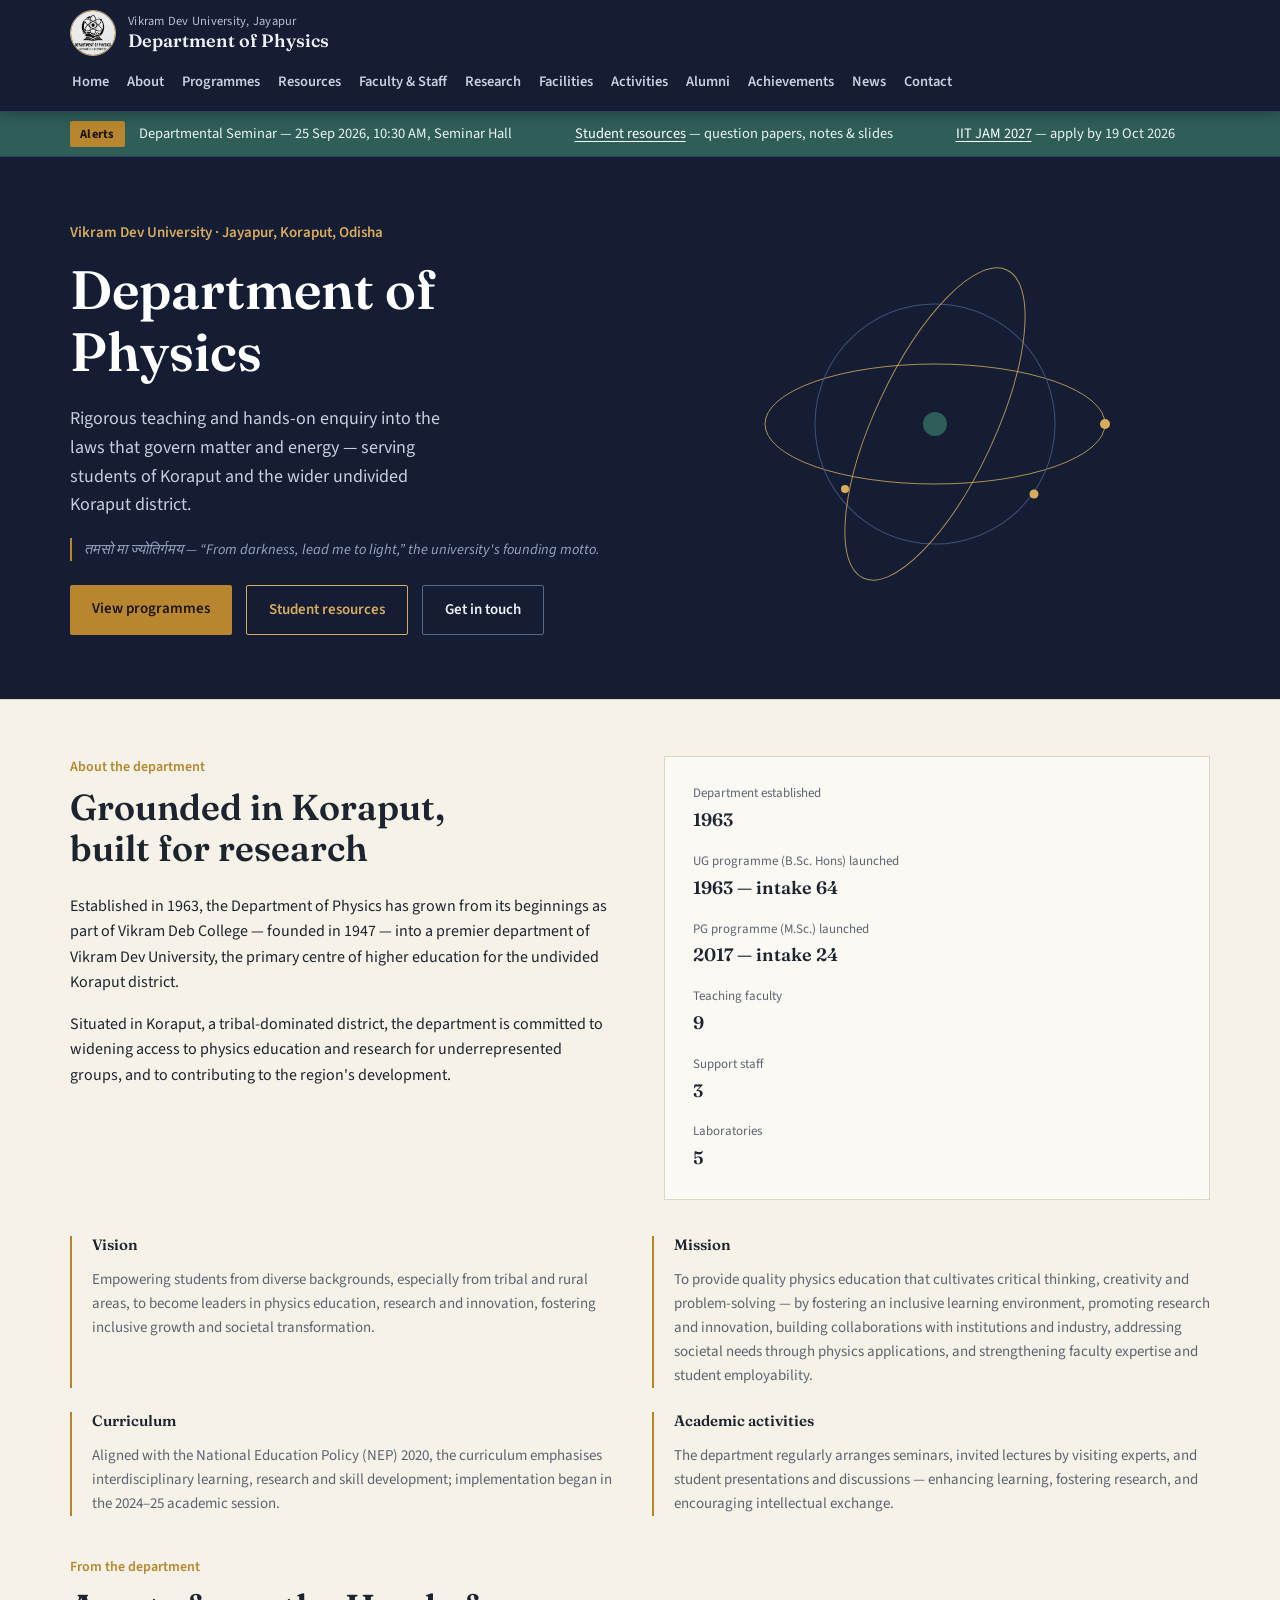
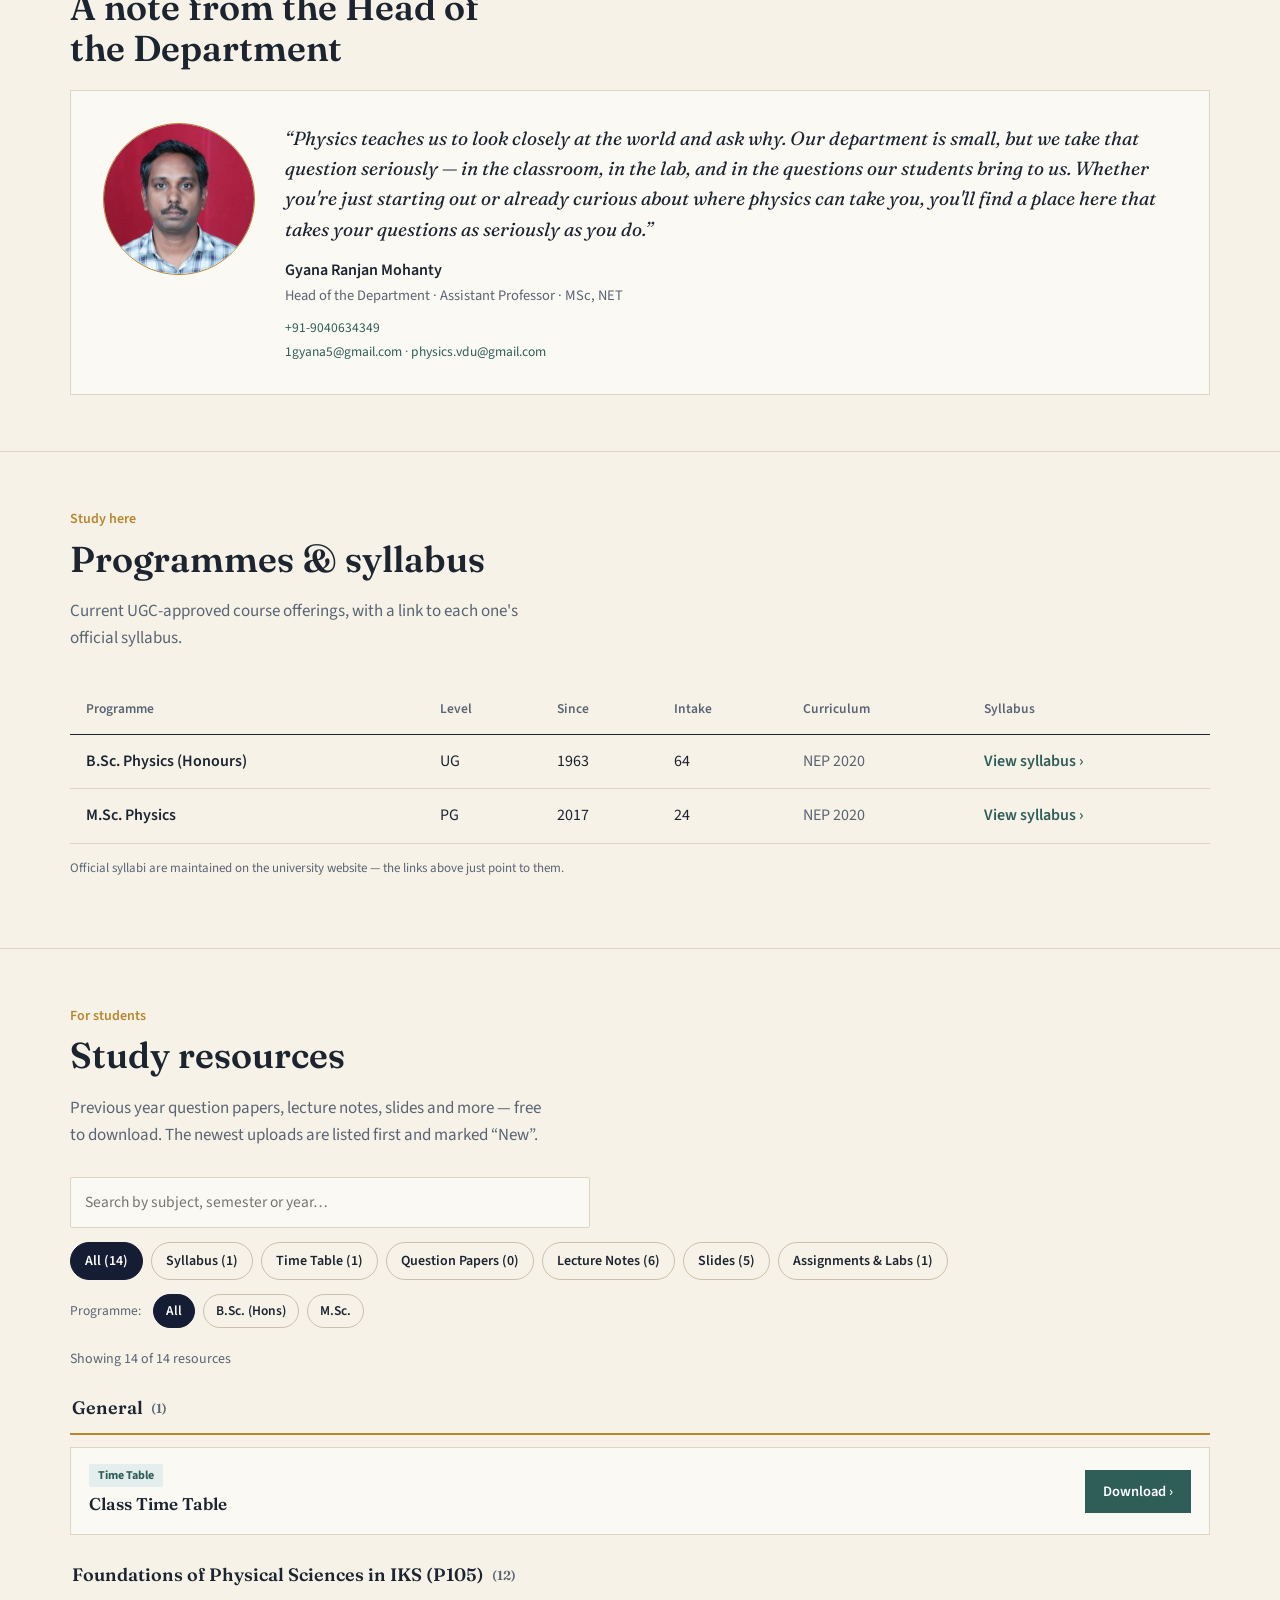
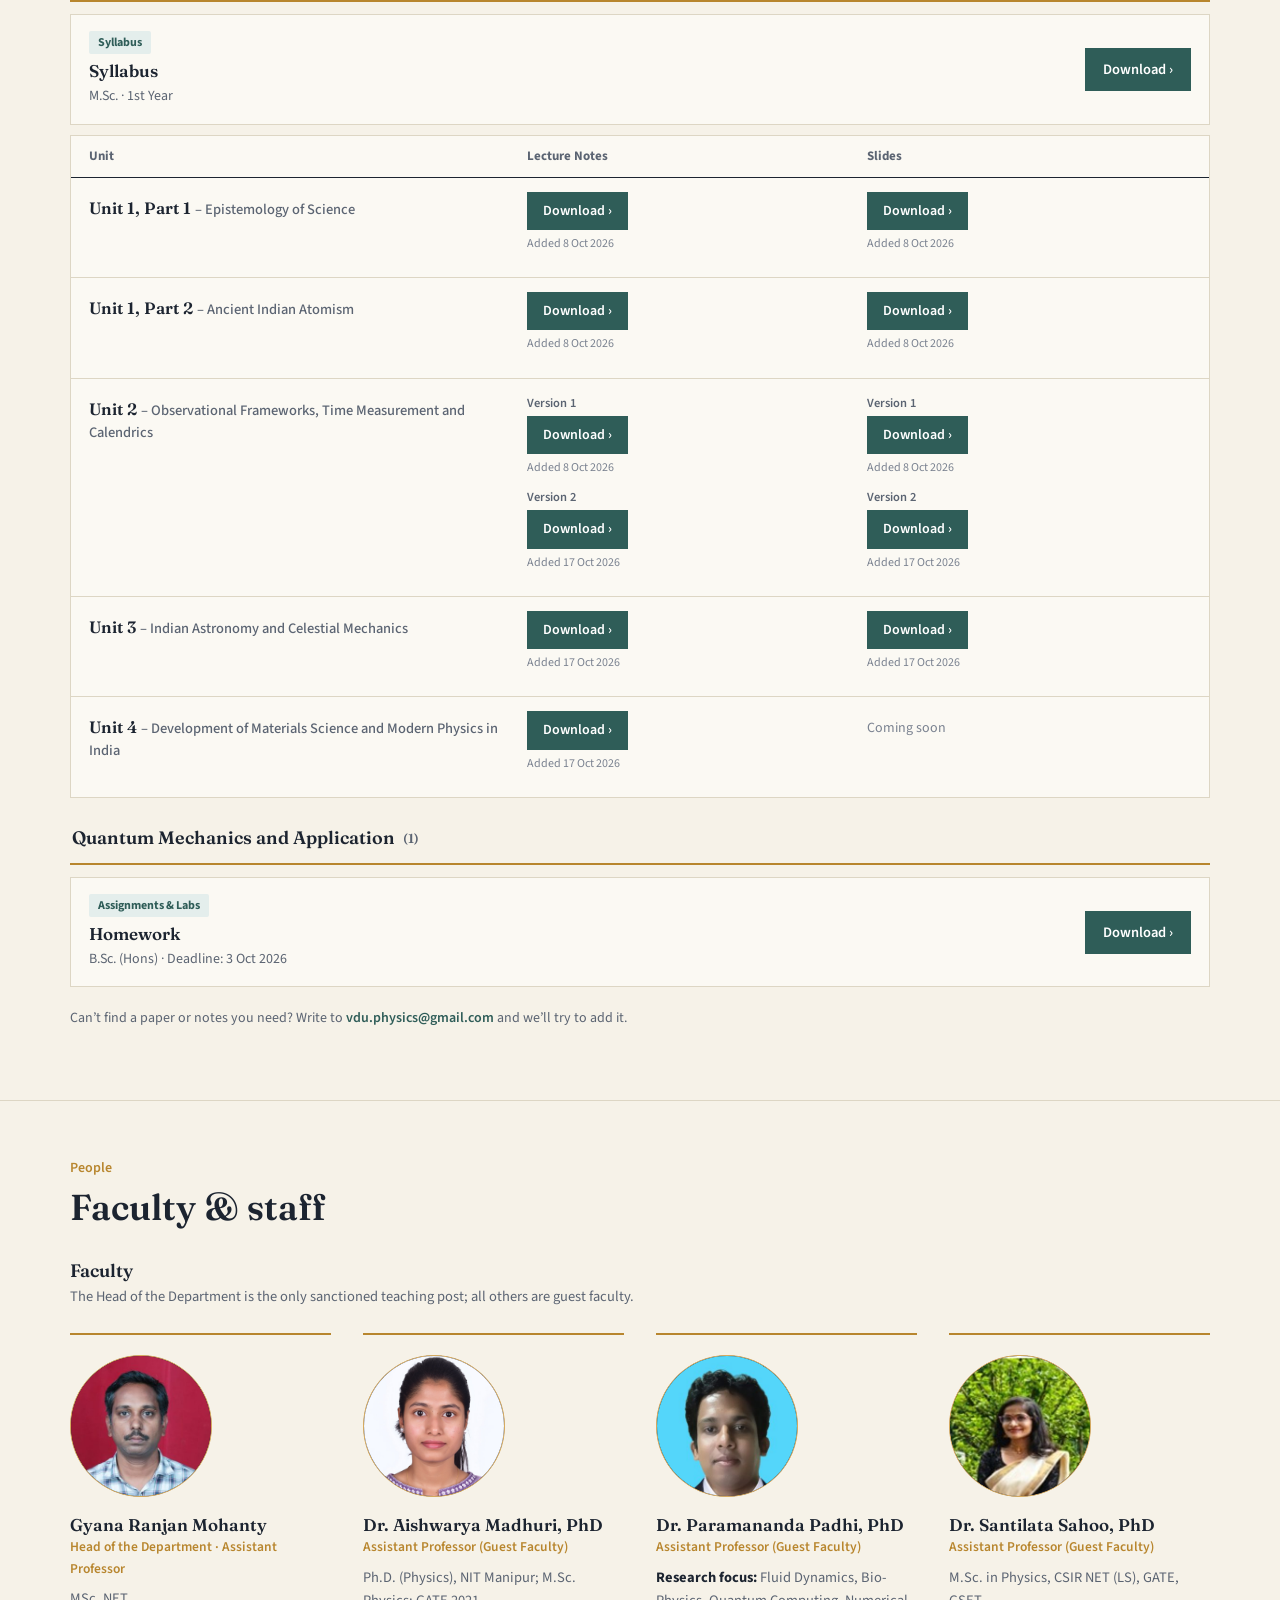
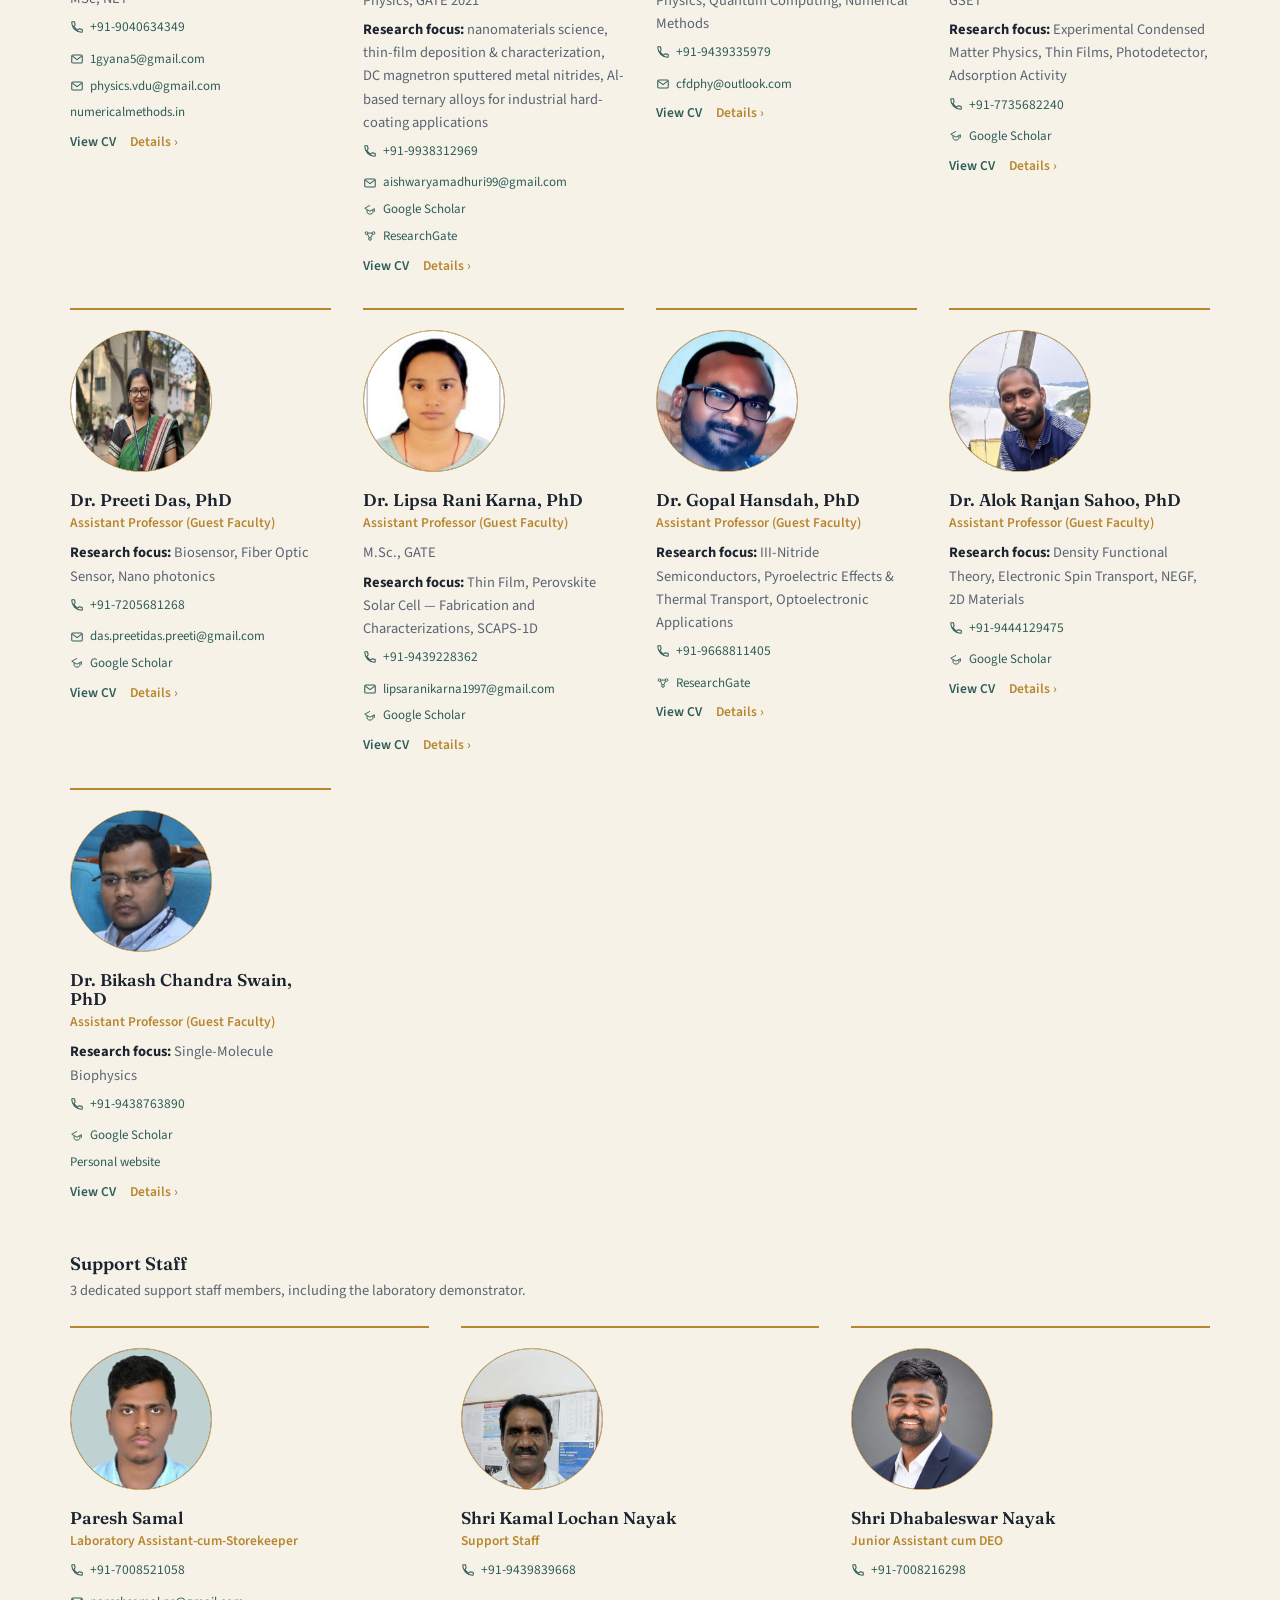
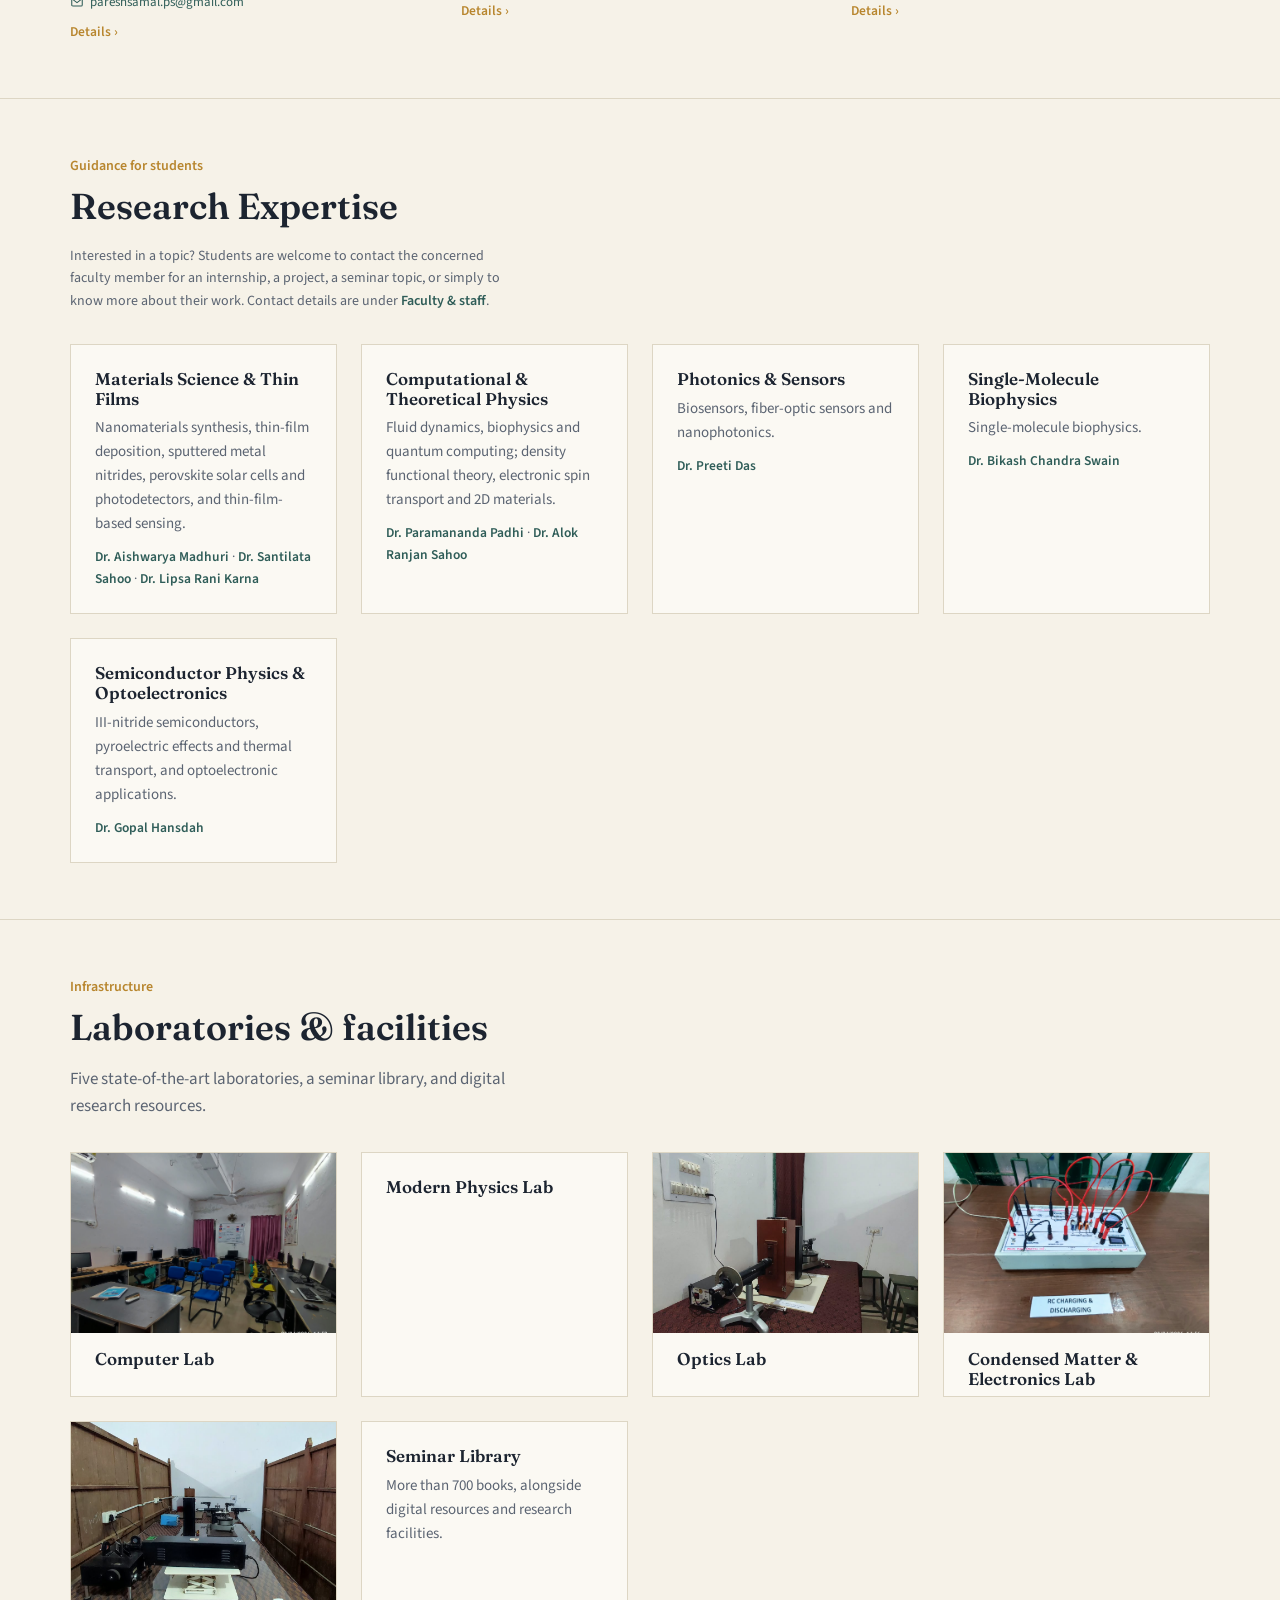
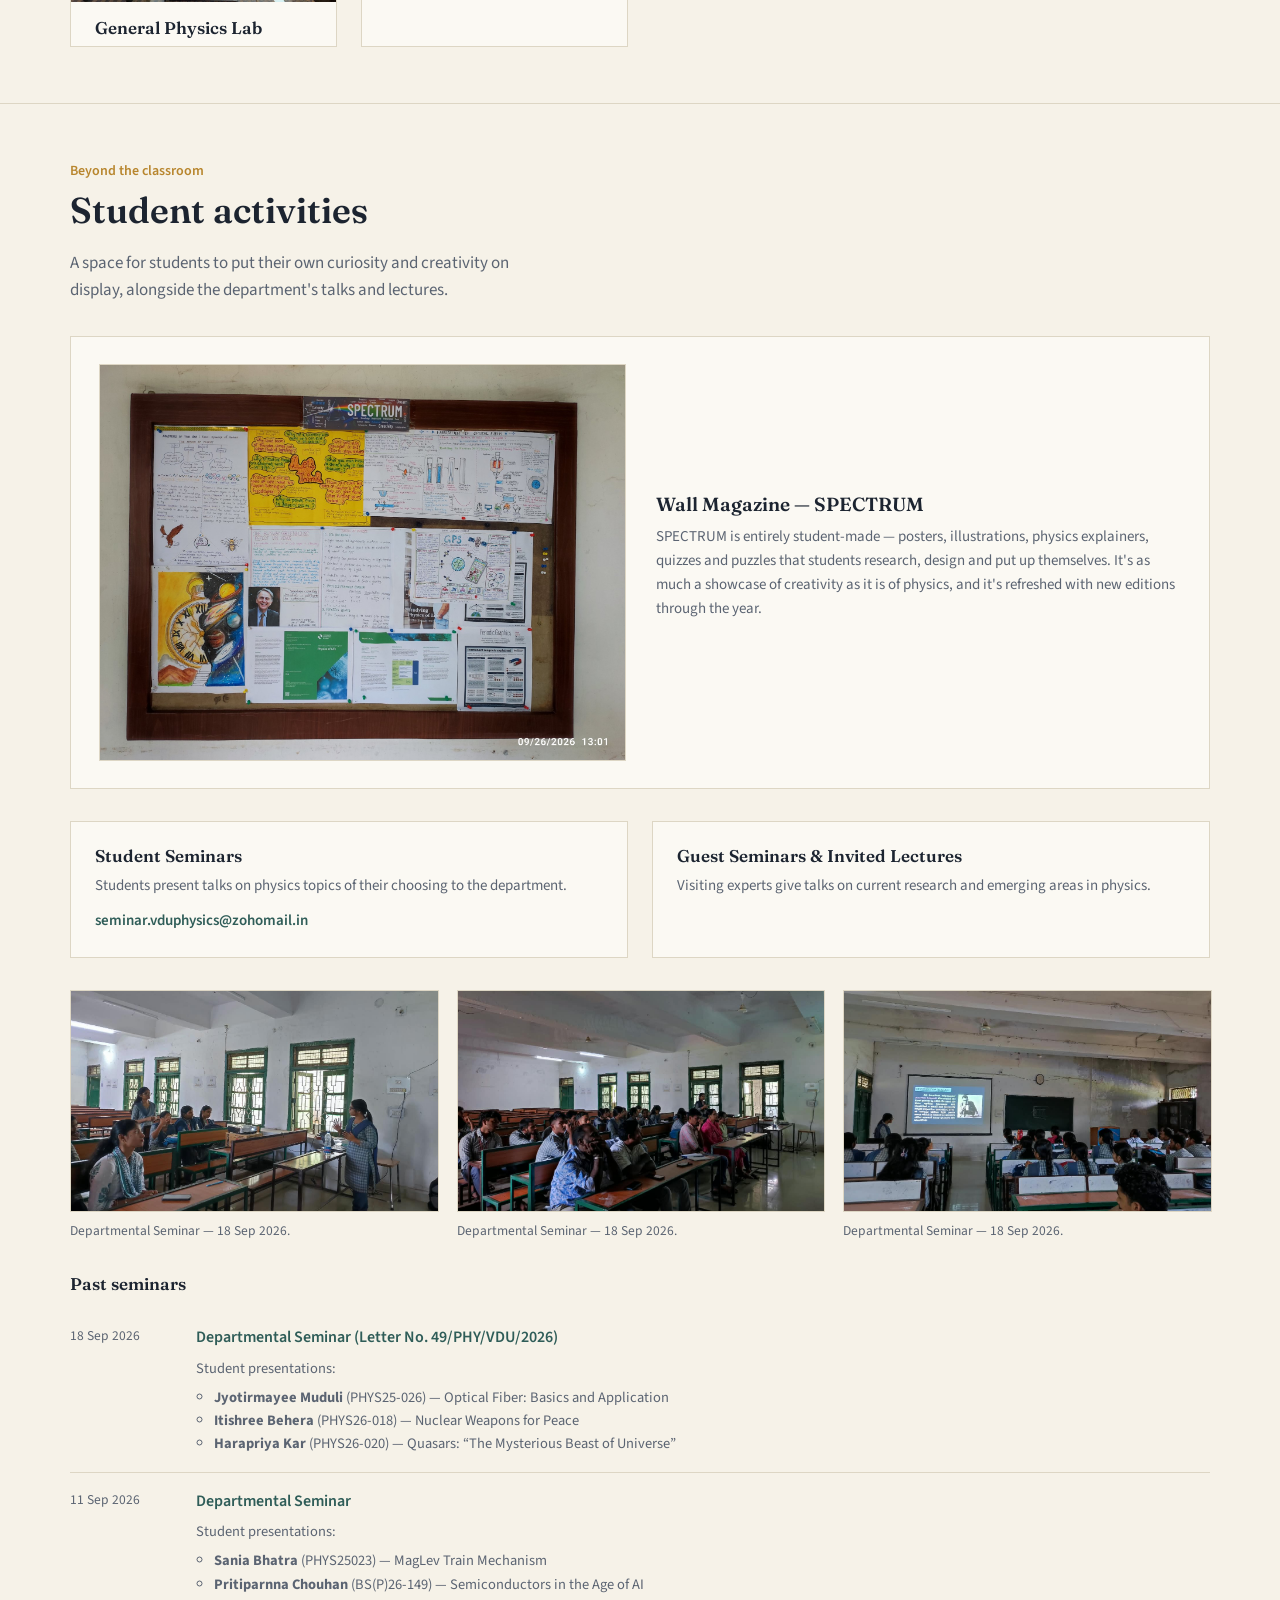
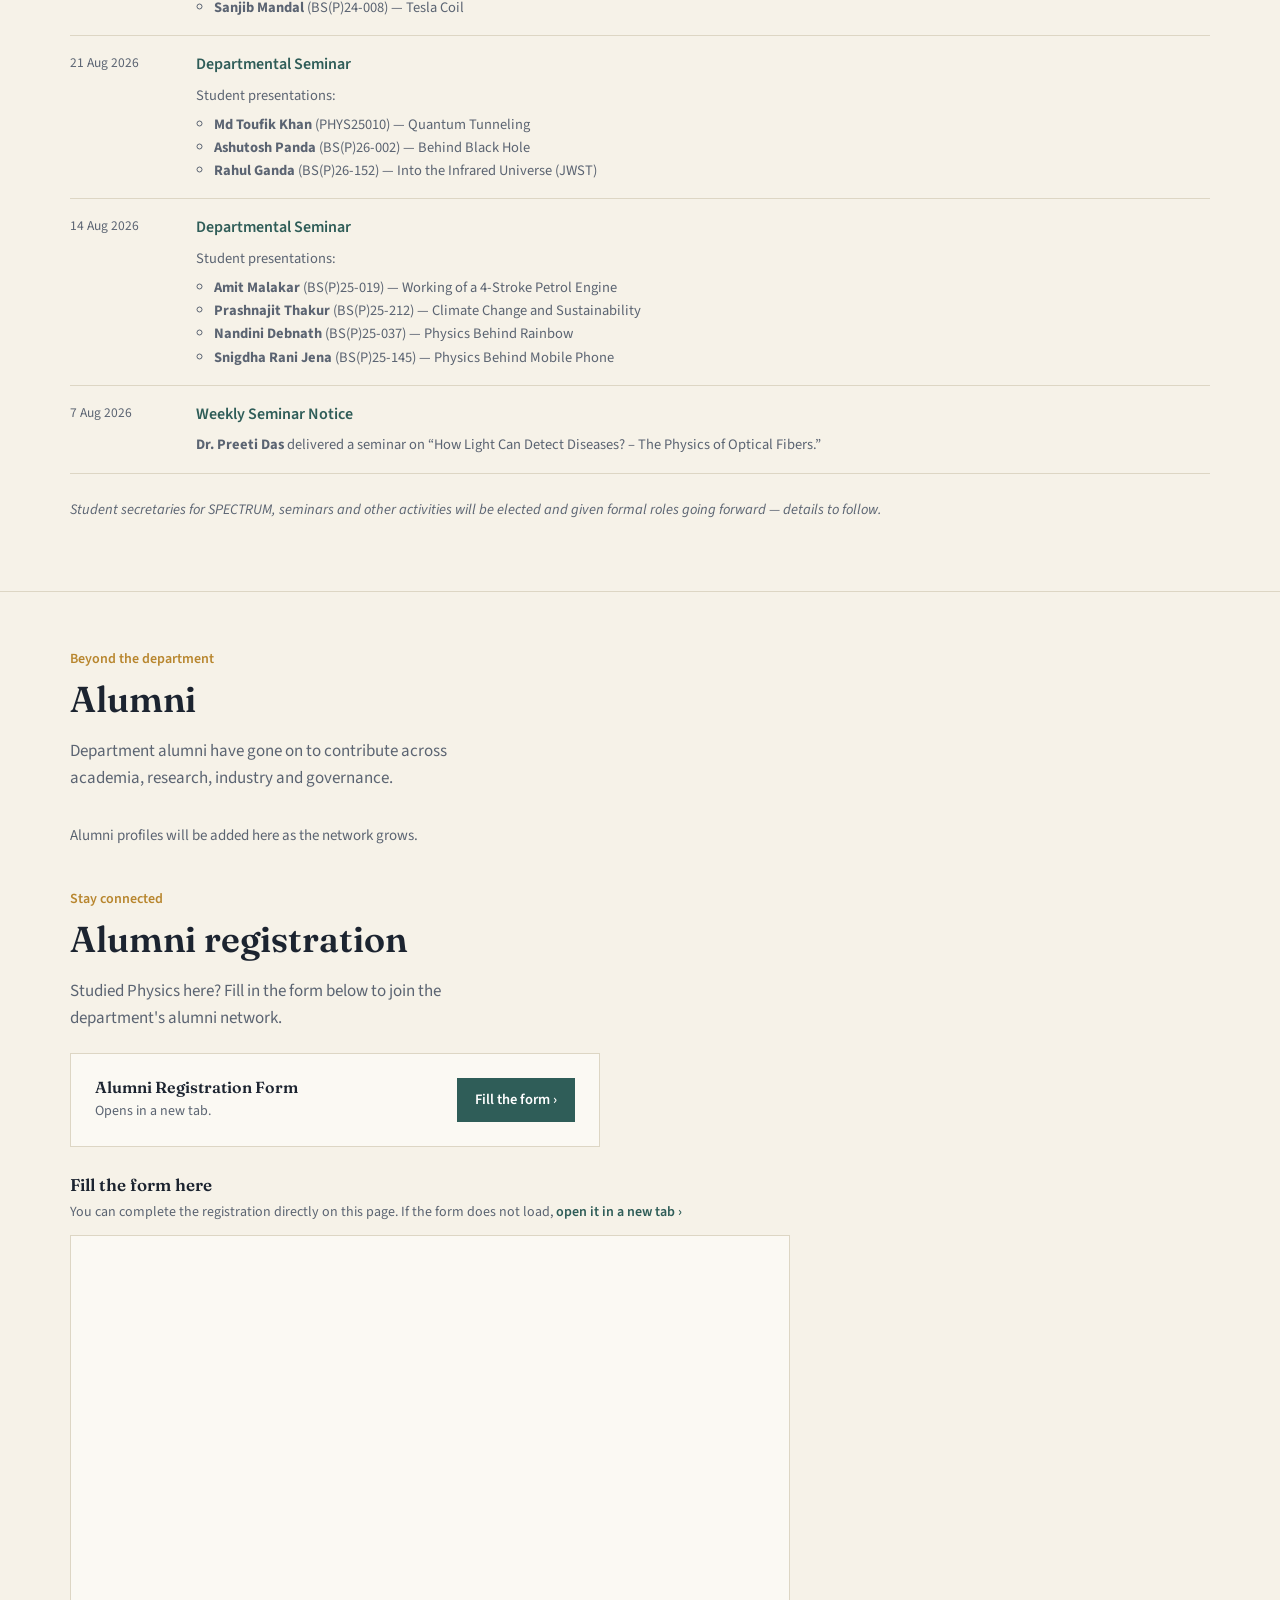
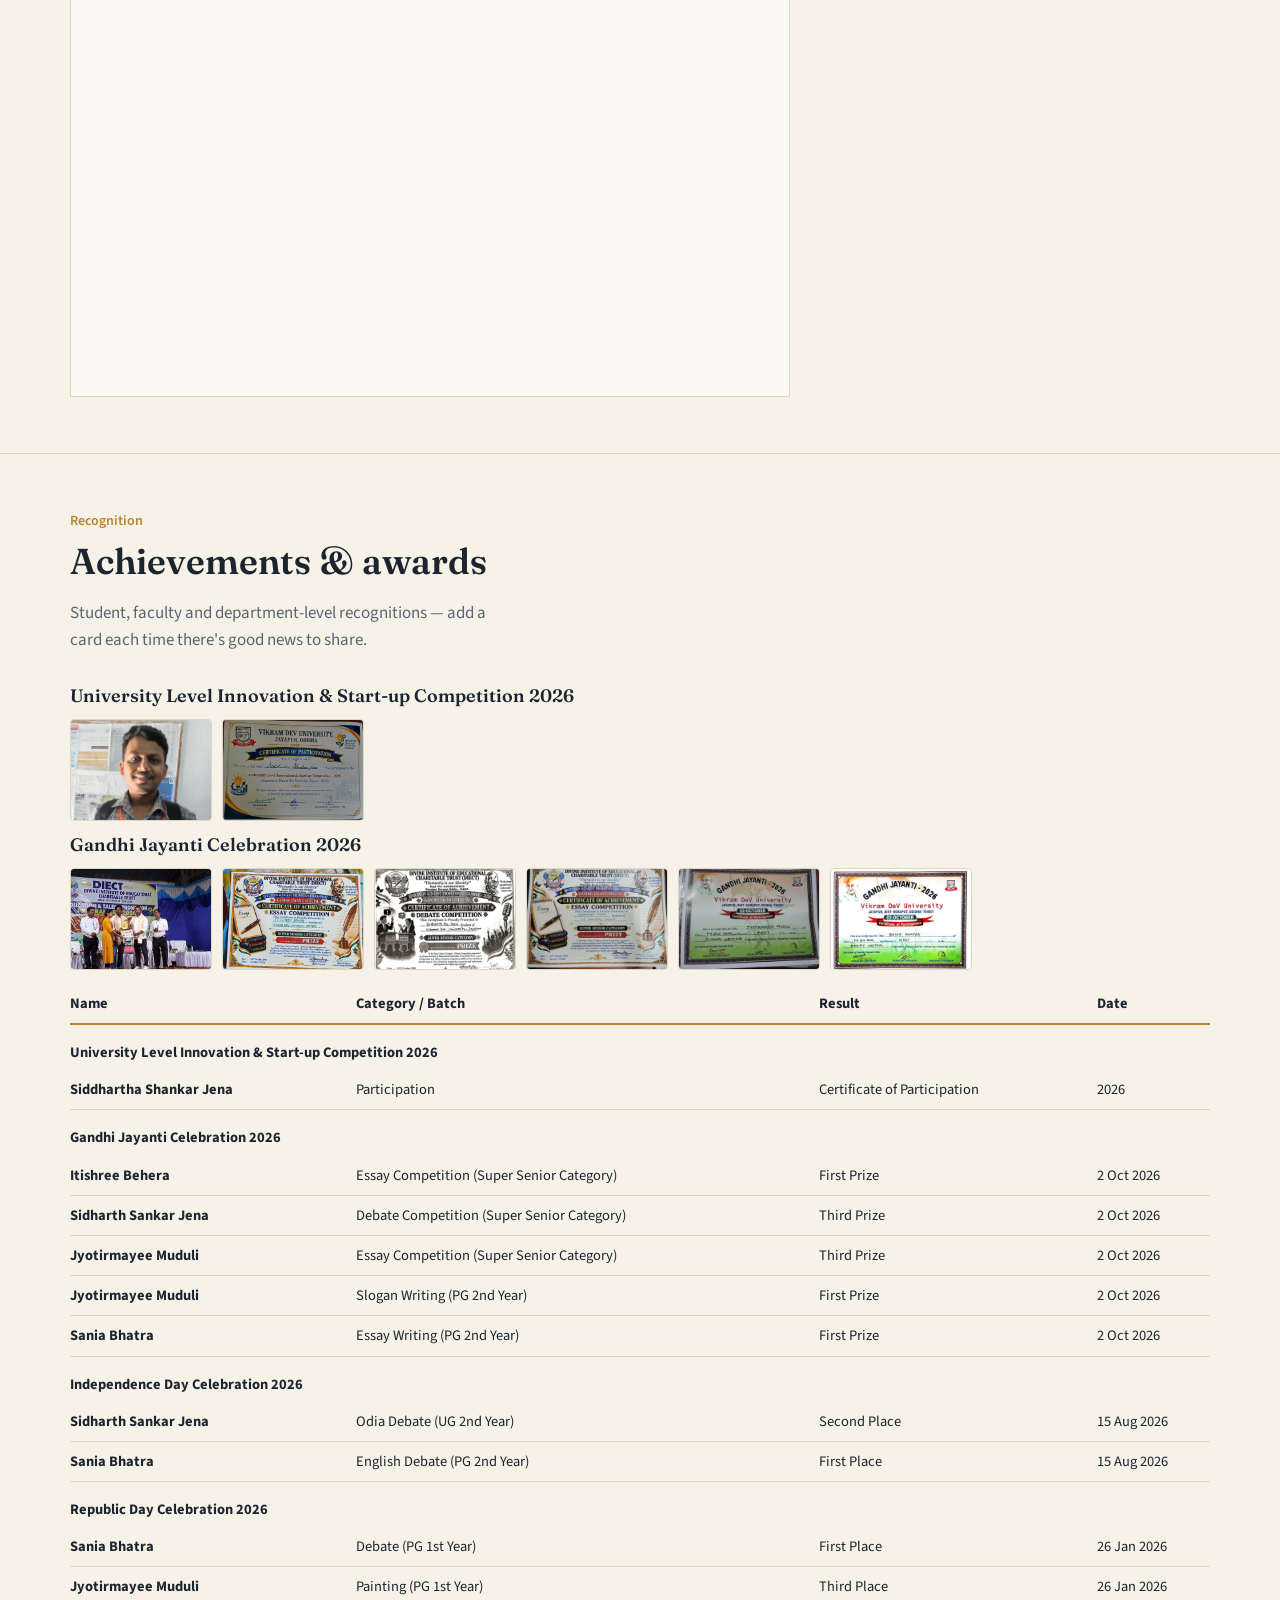
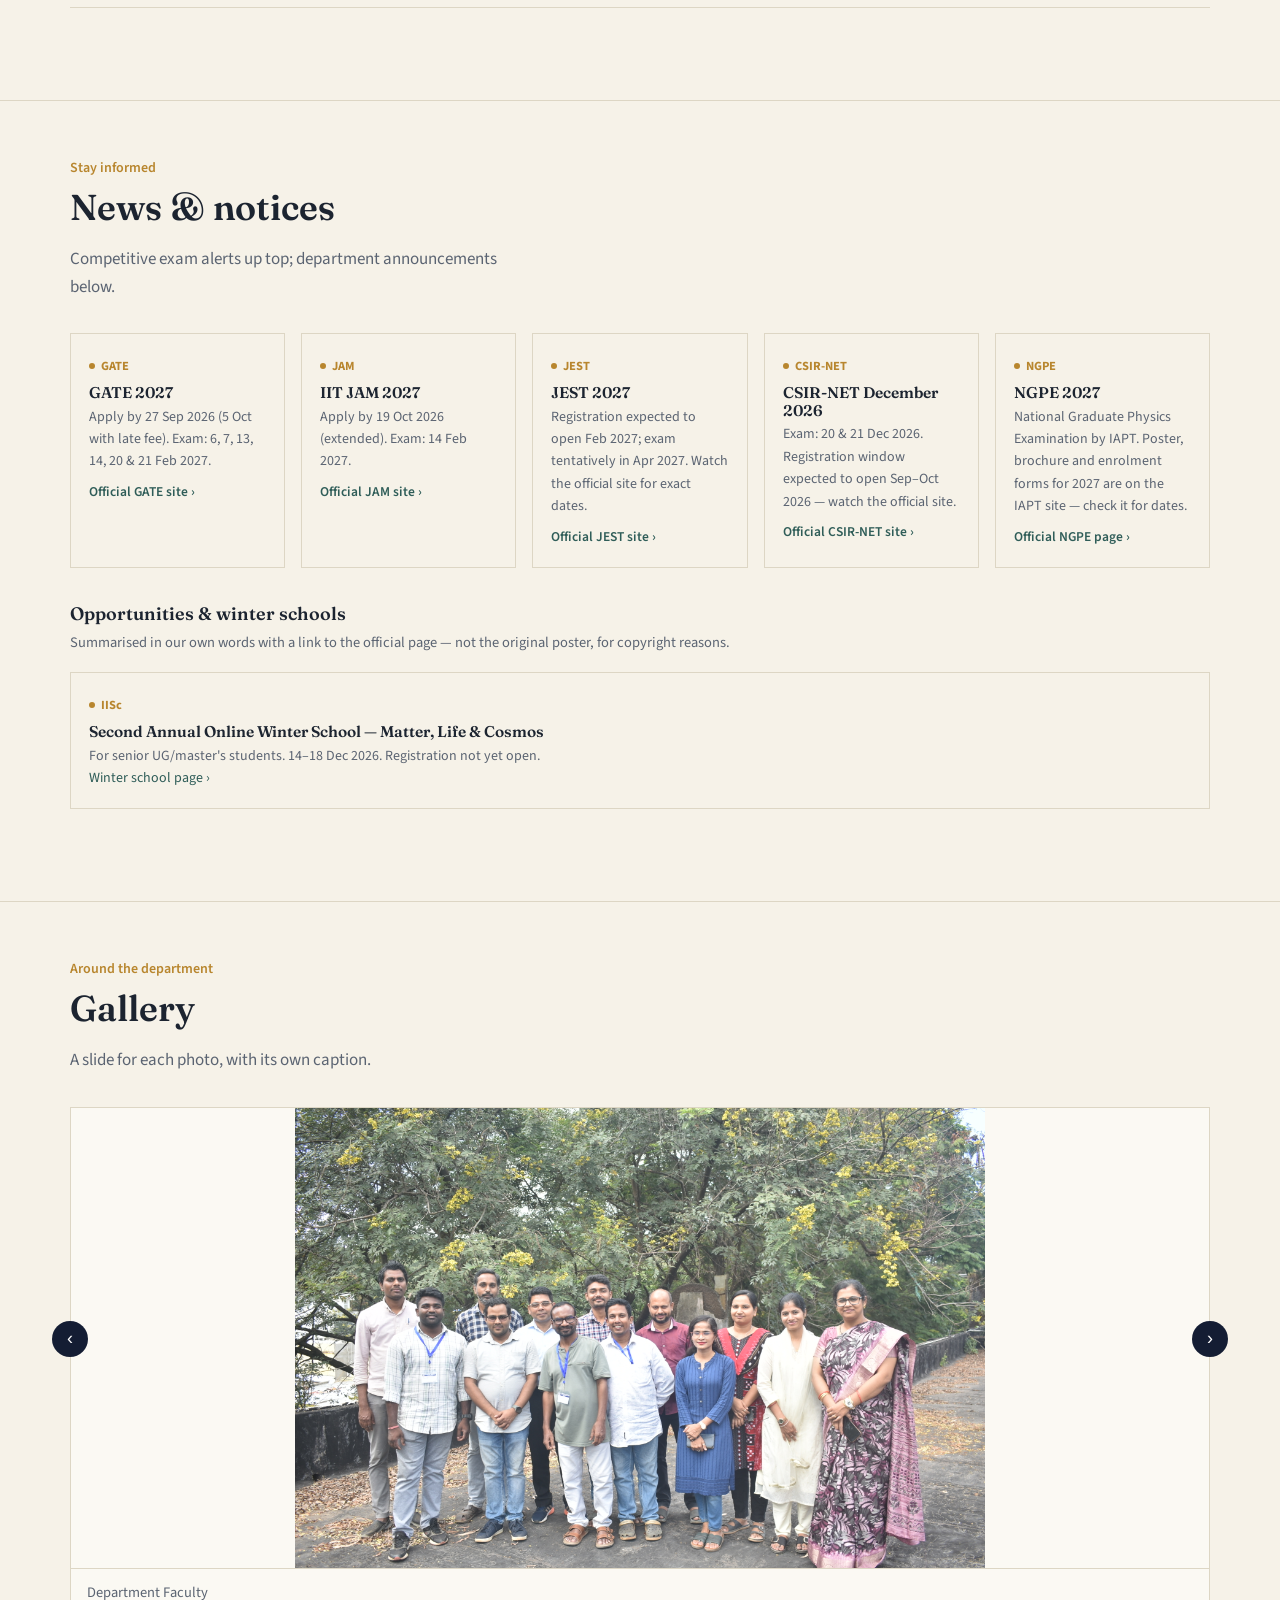
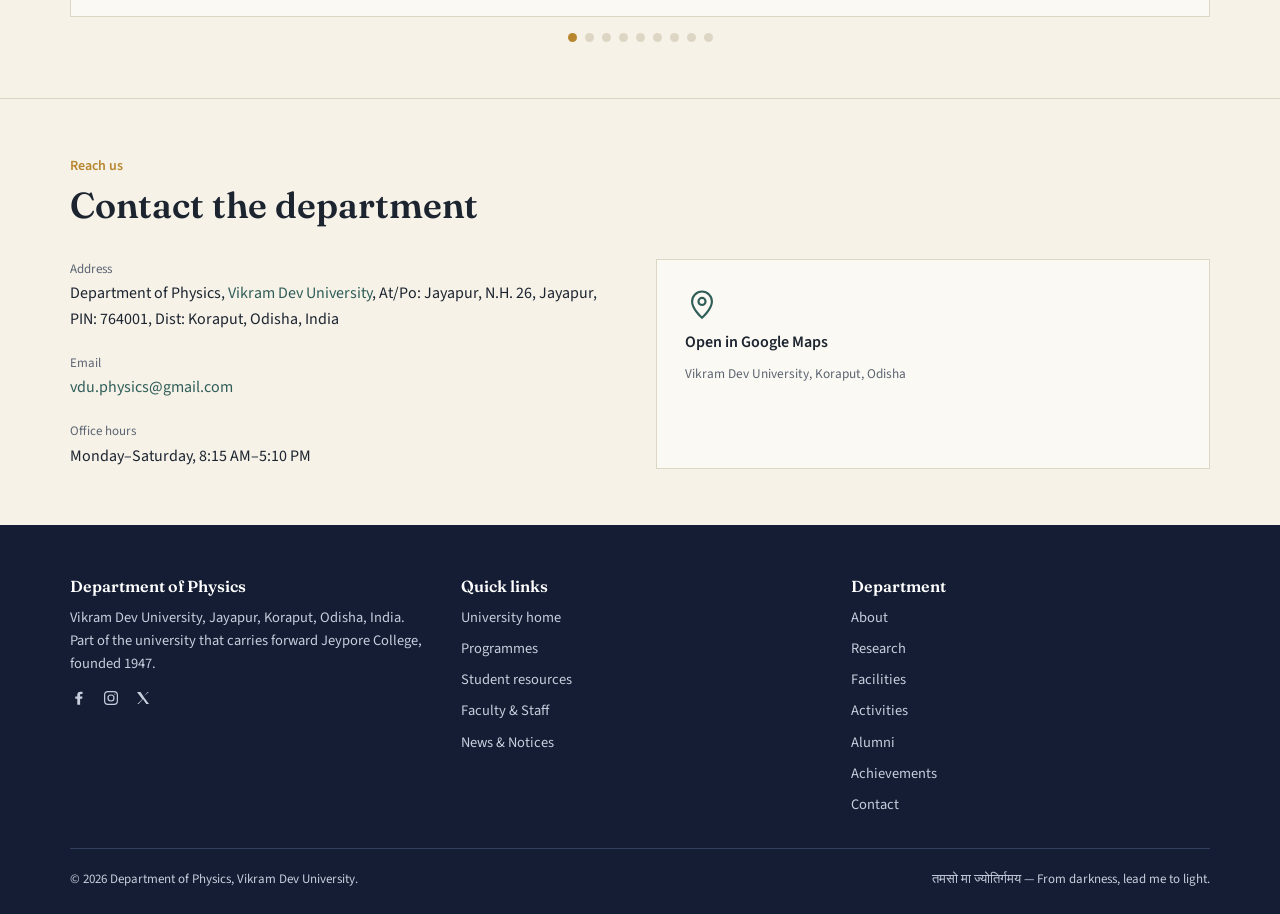
==== commit 57726e87: "Add files via upload" ====
--- a/index.html
+++ b/index.html
@@ -4,7 +4,7 @@
 <meta charset="utf-8">
 <meta name="viewport" content="width=device-width, initial-scale=1">
 <title>Department of Physics - Vikram Dev University, Jayapur</title>
-<meta name="description" content="Department of Physics, Vikram Dev University, Jayapur (Jeypore), Koraput, Odisha - programmes, faculty, study resources, news and alumni.">
+<meta name="description" content="Department of Physics, Vikram Dev University, Jayapur, Koraput, Odisha - programmes, faculty, study resources, news and alumni.">
 <link rel="preconnect" href="https://fonts.googleapis.com">
 <link rel="preconnect" href="https://fonts.gstatic.com" crossorigin>
 <link rel="stylesheet" href="https://fonts.googleapis.com/css2?family=Fraunces:wght@400;500;600;700&family=Source+Sans+3:wght@400;500;600;700&display=swap">
@@ -253,8 +253,9 @@
   <section id="research" style="padding:56px 0;border-top:1px solid #ddd6c4;">
     <div style="max-width:1140px;margin:0 auto;padding:0 24px;">
       <div style="max-width:56ch;margin-bottom:32px;">
-        <div style="color:#b8862e;font-weight:600;font-size:14px;margin-bottom:8px;">Enquiry</div>
-        <h2 style="font-size:clamp(26px,3.4vw,36px);">Research areas</h2>
+        <div style="color:#b8862e;font-weight:600;font-size:14px;margin-bottom:8px;">Guidance for students</div>
+        <h2 style="font-size:clamp(26px,3.4vw,36px);">Research Expertise</h2>
+        <p style="color:#5b6472;font-size:14px;margin:0;">Interested in a topic? Students are welcome to contact the concerned faculty member for an internship, a project, a seminar topic, or simply to know more about their work. Contact details are under <a href="#faculty" style="color:#2f5d58;font-weight:600;text-decoration:none;">Faculty &amp; staff</a>.</p>
       </div>
       <div style="display:grid;grid-template-columns:repeat(auto-fit,minmax(240px,1fr));gap:24px;">
         <div style="background:#fbf9f3;border:1px solid #ddd6c4;padding:24px;">
@@ -274,7 +275,7 @@
         </div>
         <div style="background:#fbf9f3;border:1px solid #ddd6c4;padding:24px;">
           <h3 style="font-size:17px;margin-bottom:8px;">Single-Molecule Biophysics</h3>
-          <p style="color:#5b6472;font-size:15px;margin:0 0 10px;">Intrinsically disordered proteins (IDPs), single-molecule FRET, fluorescence correlation spectroscopy (FCS), and liquid–liquid phase separation (LLPS).</p>
+          <p style="color:#5b6472;font-size:15px;margin:0 0 10px;">Single-molecule biophysics.</p>
           <p style="color:#5b6472;font-size:13.5px;margin:0;"><a href="faculty-details.html?id=bikash-chandra-swain" style="color:#2f5d58;text-decoration:none;font-weight:600;">Dr. Bikash Chandra Swain</a></p>
         </div>
         <div style="background:#fbf9f3;border:1px solid #ddd6c4;padding:24px;">
@@ -602,7 +603,7 @@
       <div style="display:grid;grid-template-columns:repeat(auto-fit,minmax(280px,1fr));gap:32px;">
         <dl style="margin:0;">
           <dt style="font-size:13px;color:#5b6472;margin-top:0;">Address</dt>
-          <dd style="margin:2px 0 20px;font-size:16px;">Department of Physics, <a href="https://vikramdevuniversity.ac.in/" target="_blank" rel="noopener" style="color:#2f5d58;text-decoration:none;">Vikram Dev University</a>, At/Po: Jeypore, N.H. 26, Jeypore, PIN: 764001, Dist: Koraput, Odisha, India</dd>
+          <dd style="margin:2px 0 20px;font-size:16px;">Department of Physics, <a href="https://vikramdevuniversity.ac.in/" target="_blank" rel="noopener" style="color:#2f5d58;text-decoration:none;">Vikram Dev University</a>, At/Po: Jayapur, N.H. 26, Jayapur, PIN: 764001, Dist: Koraput, Odisha, India</dd>
           <dt style="font-size:13px;color:#5b6472;">Email</dt>
           <dd style="margin:2px 0 20px;font-size:16px;"><a href="mailto:vdu.physics@gmail.com" style="color:#2f5d58;text-decoration:none;">vdu.physics@gmail.com</a></dd>
           <dt style="font-size:13px;color:#5b6472;">Office hours</dt>
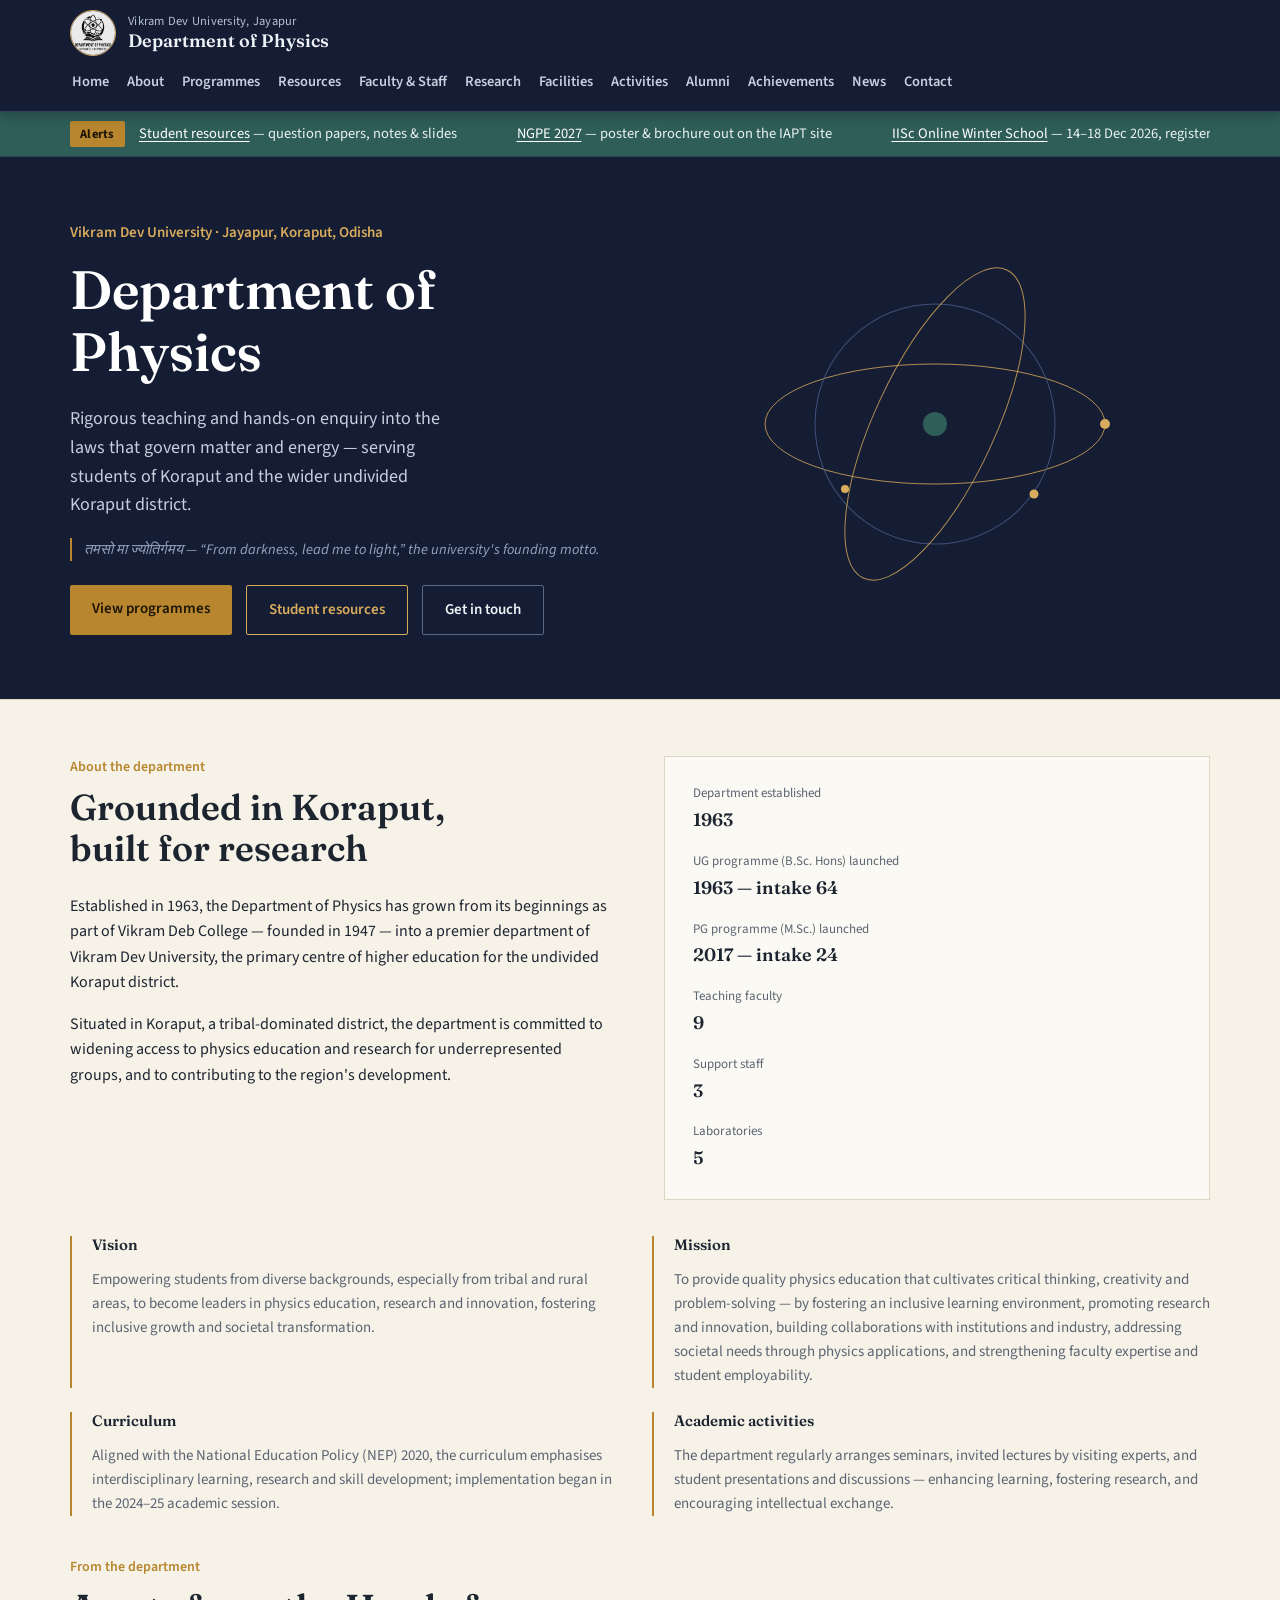
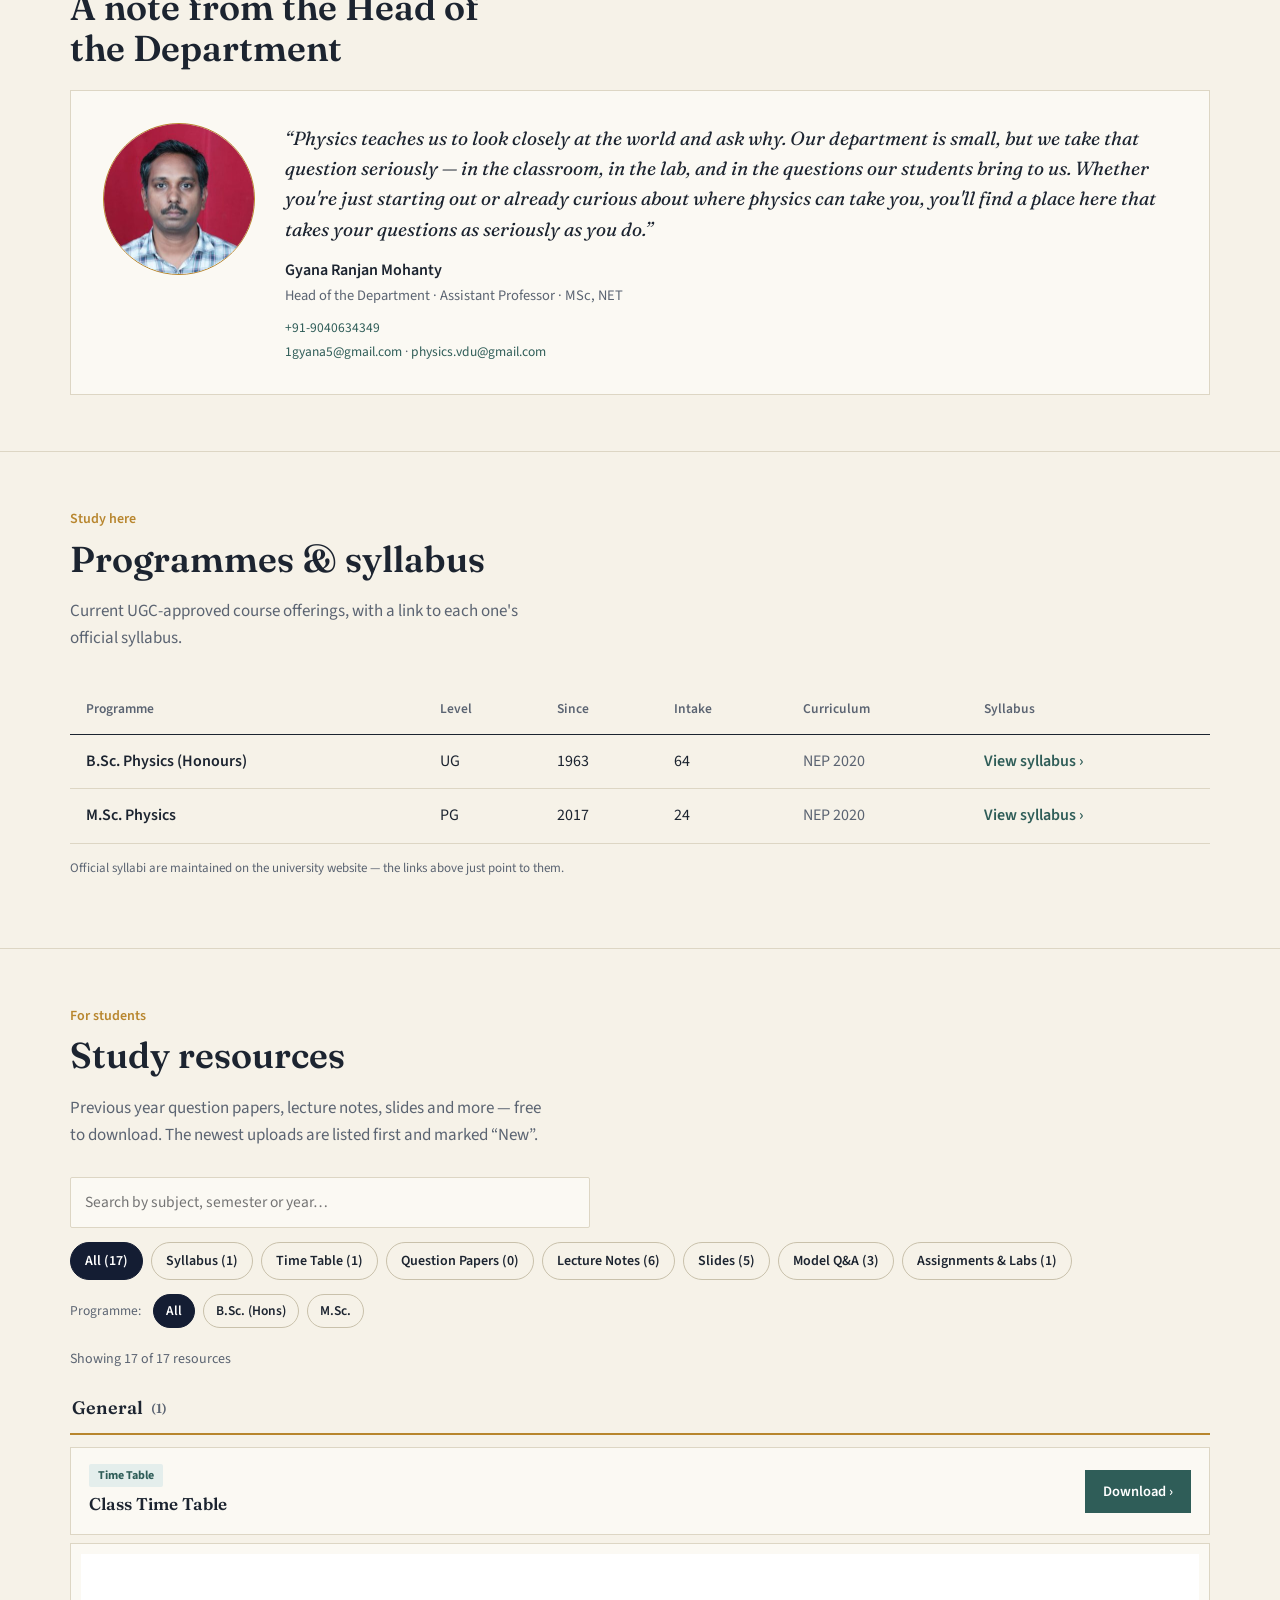
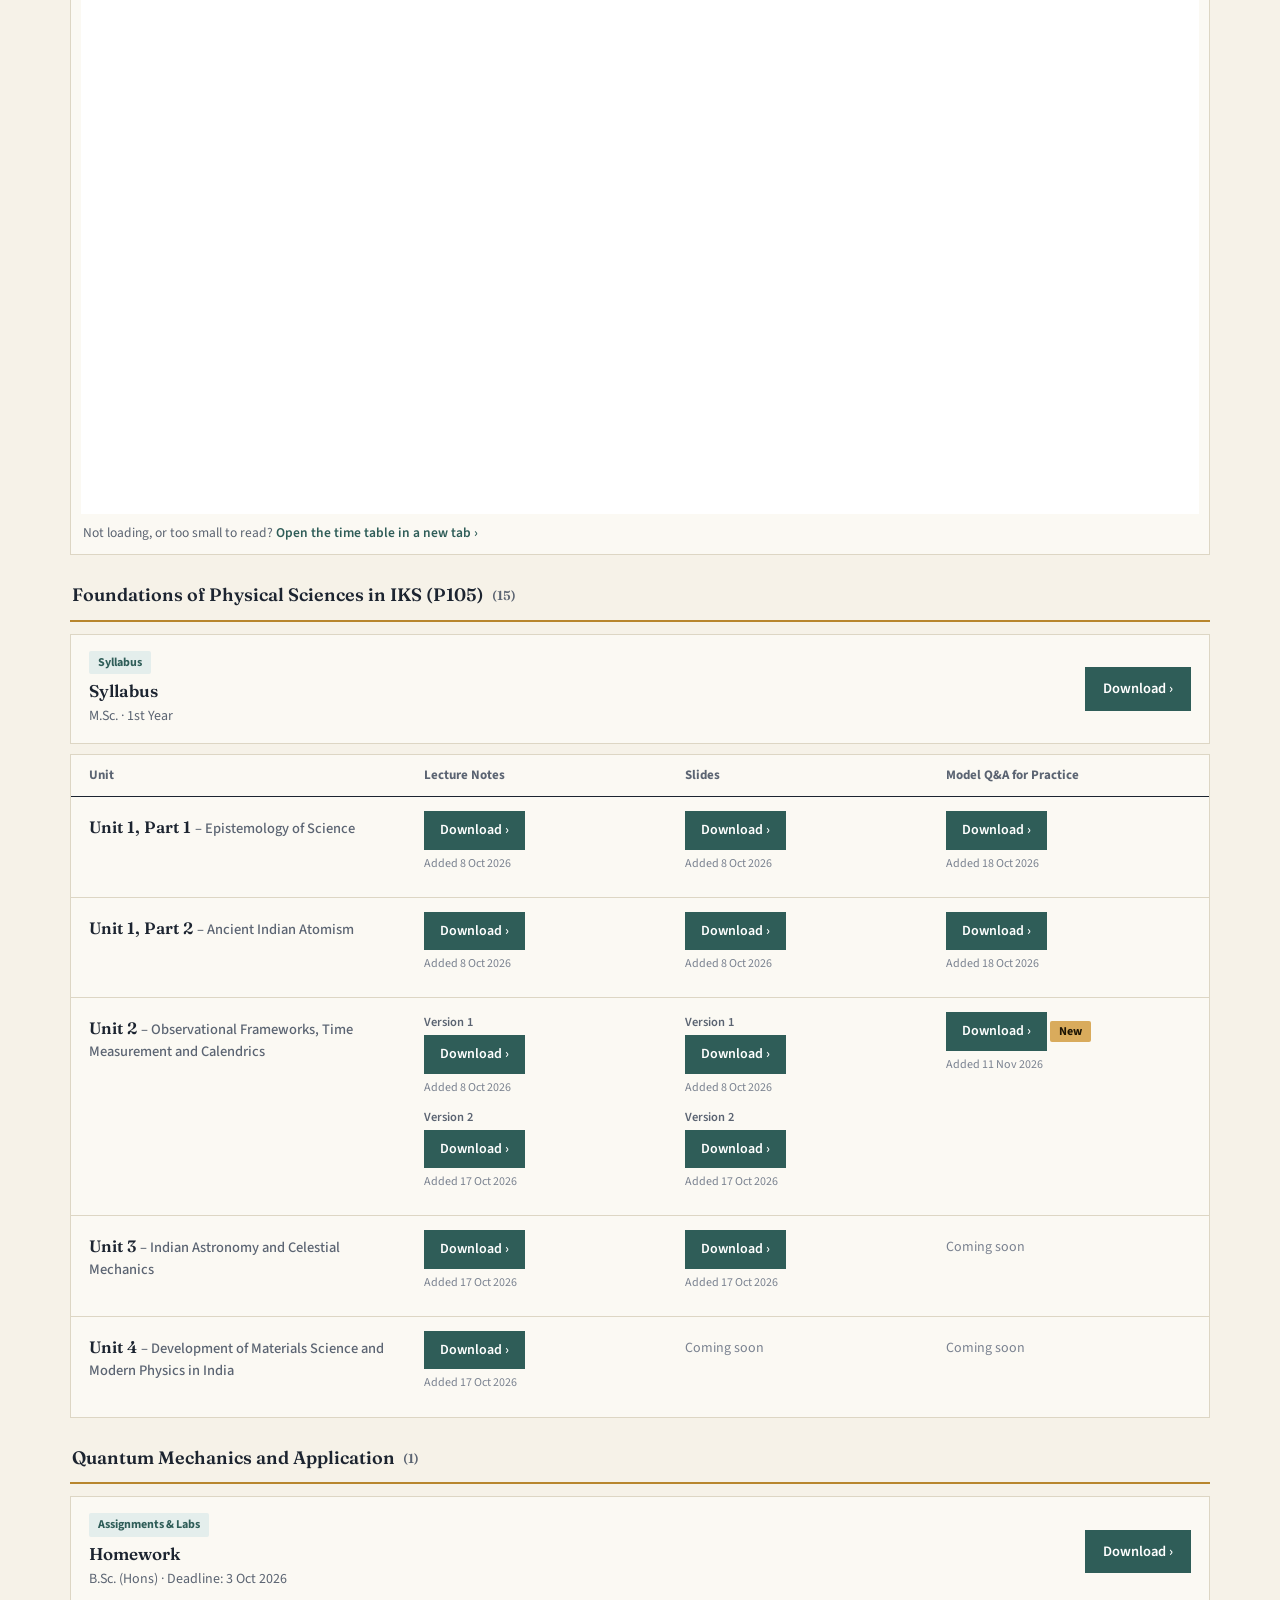
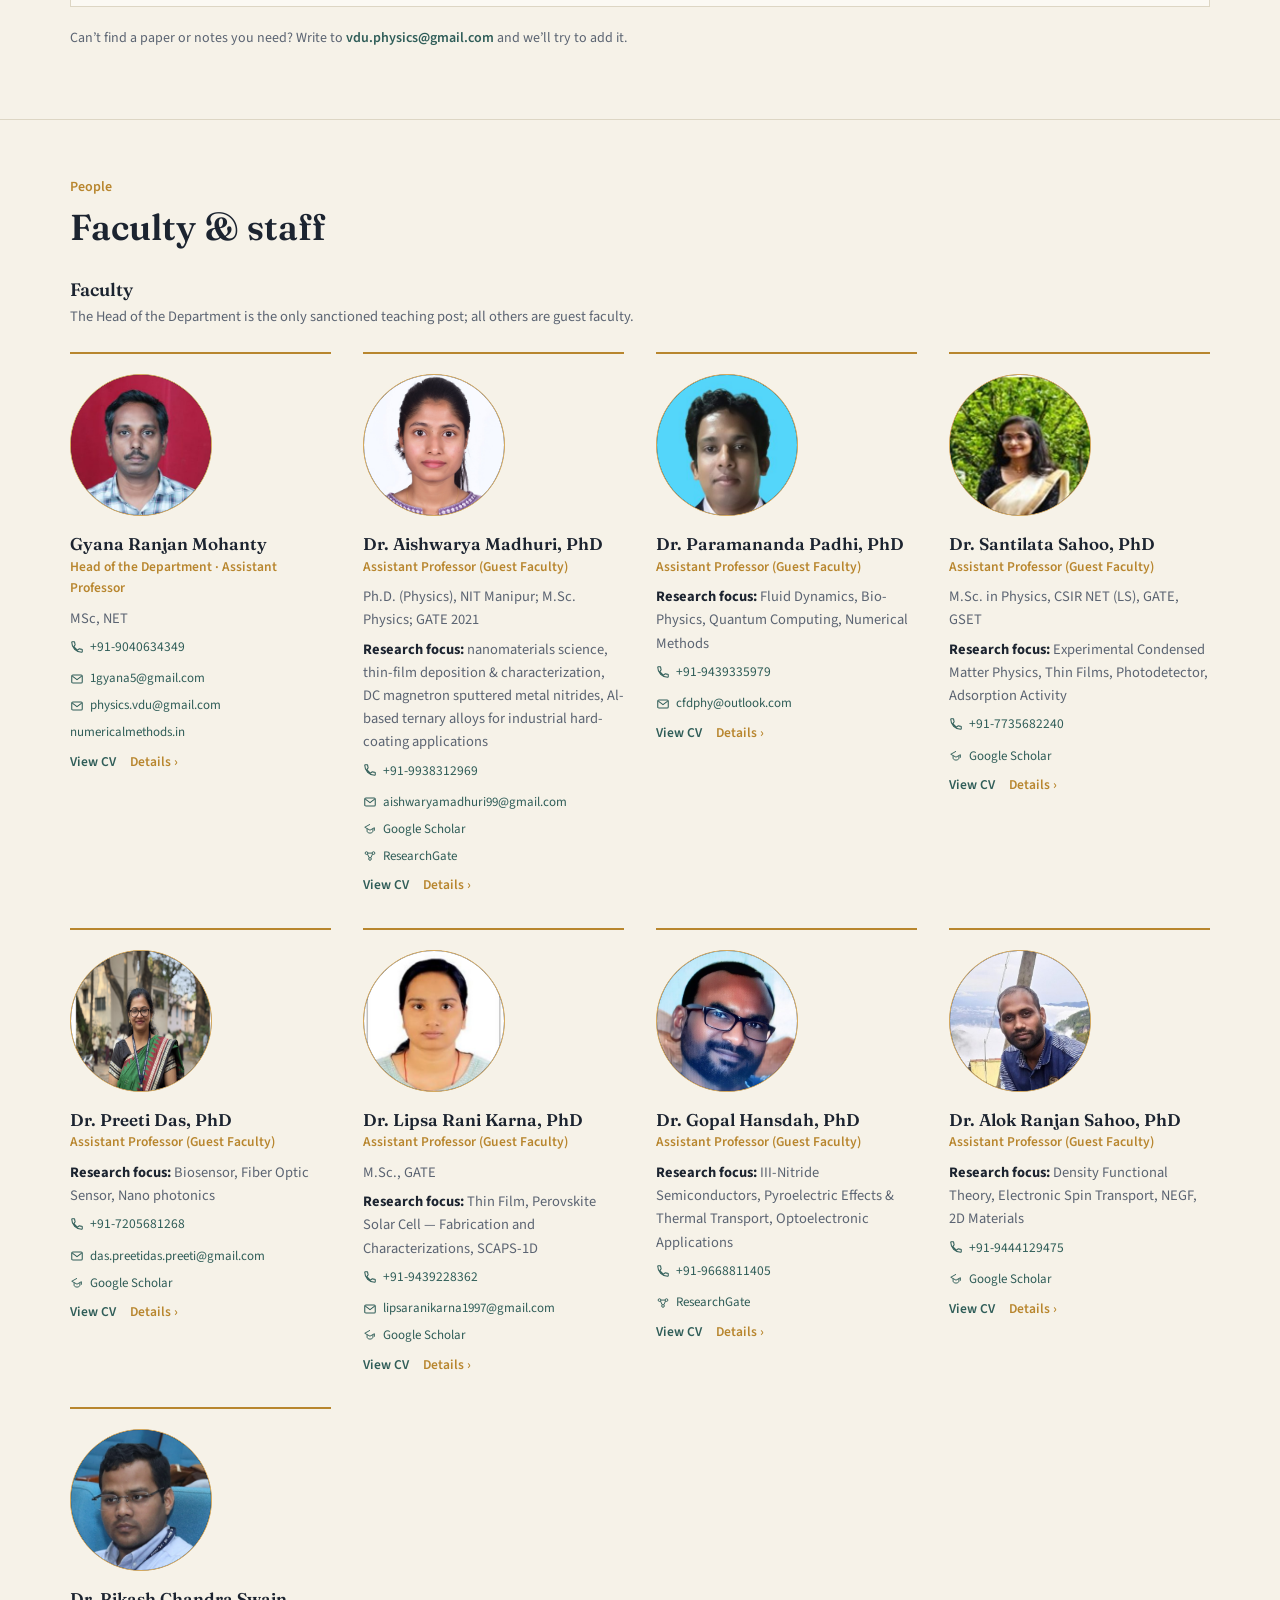
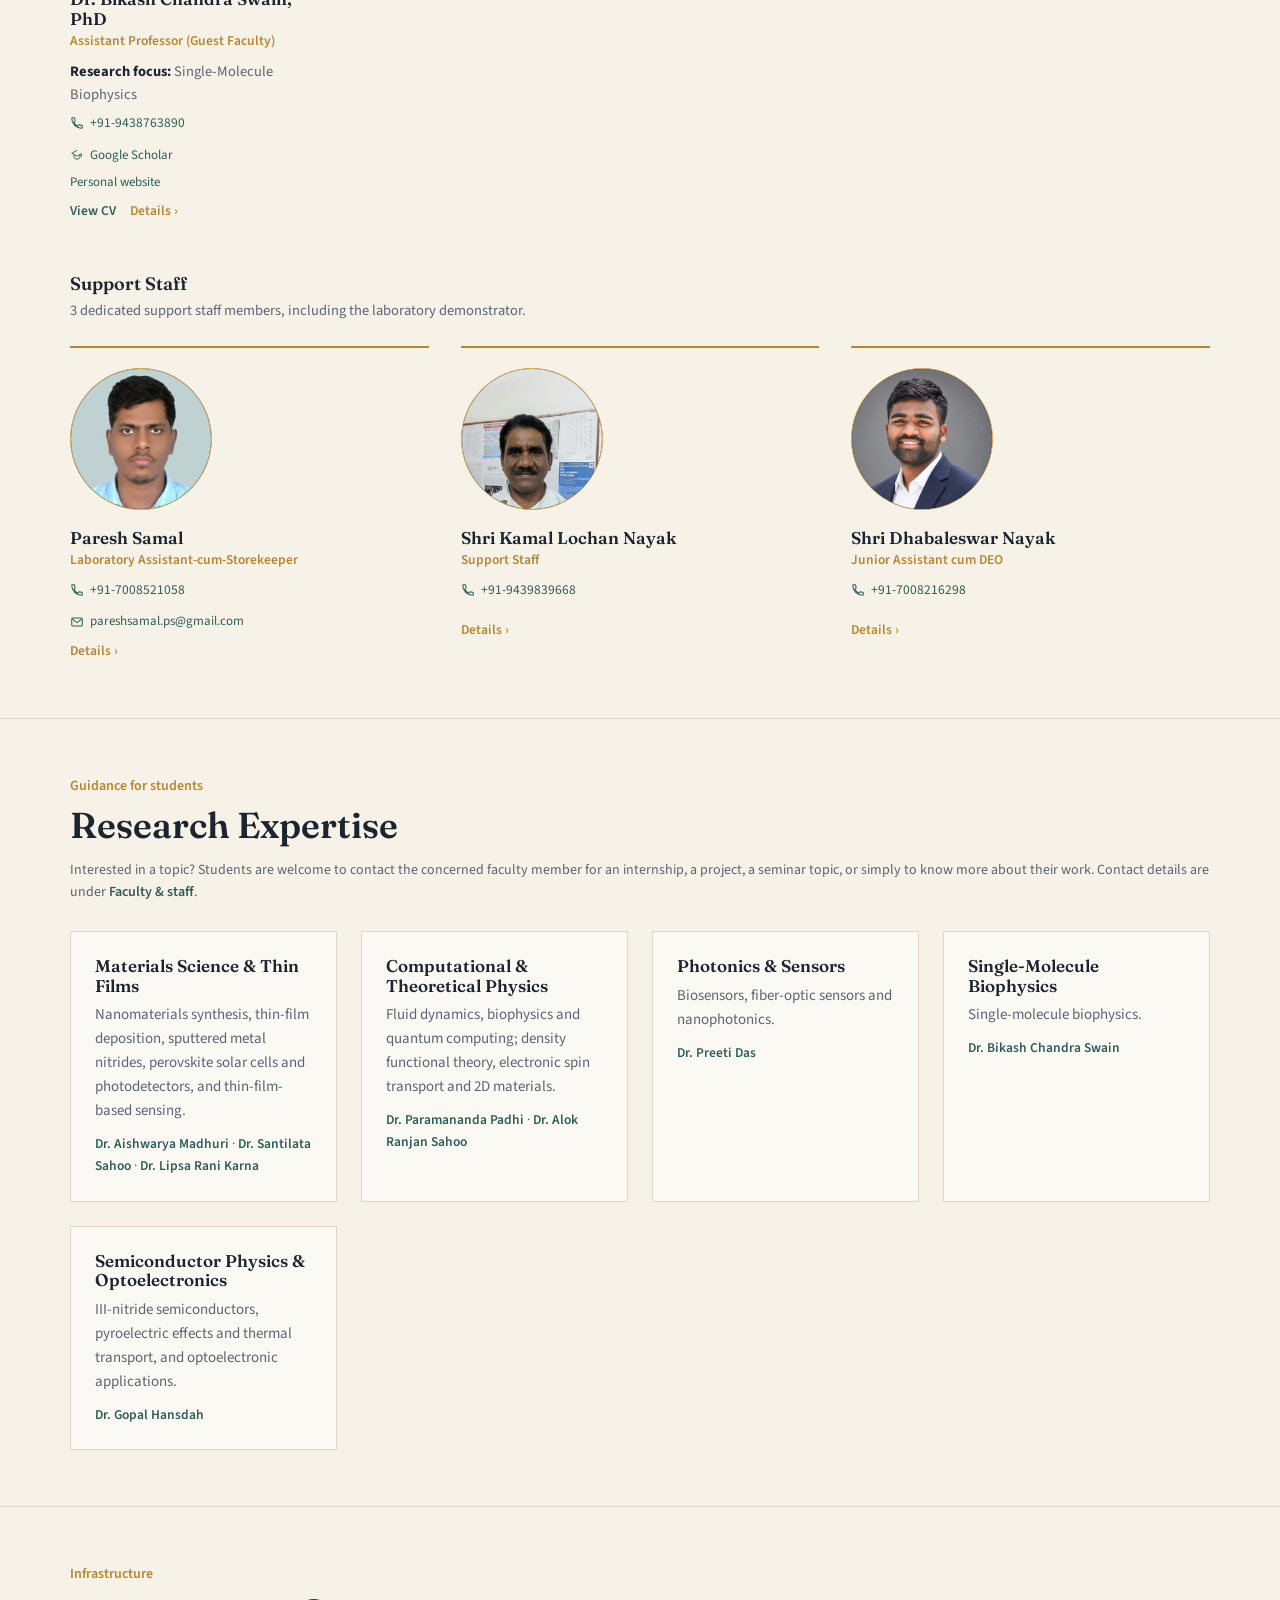
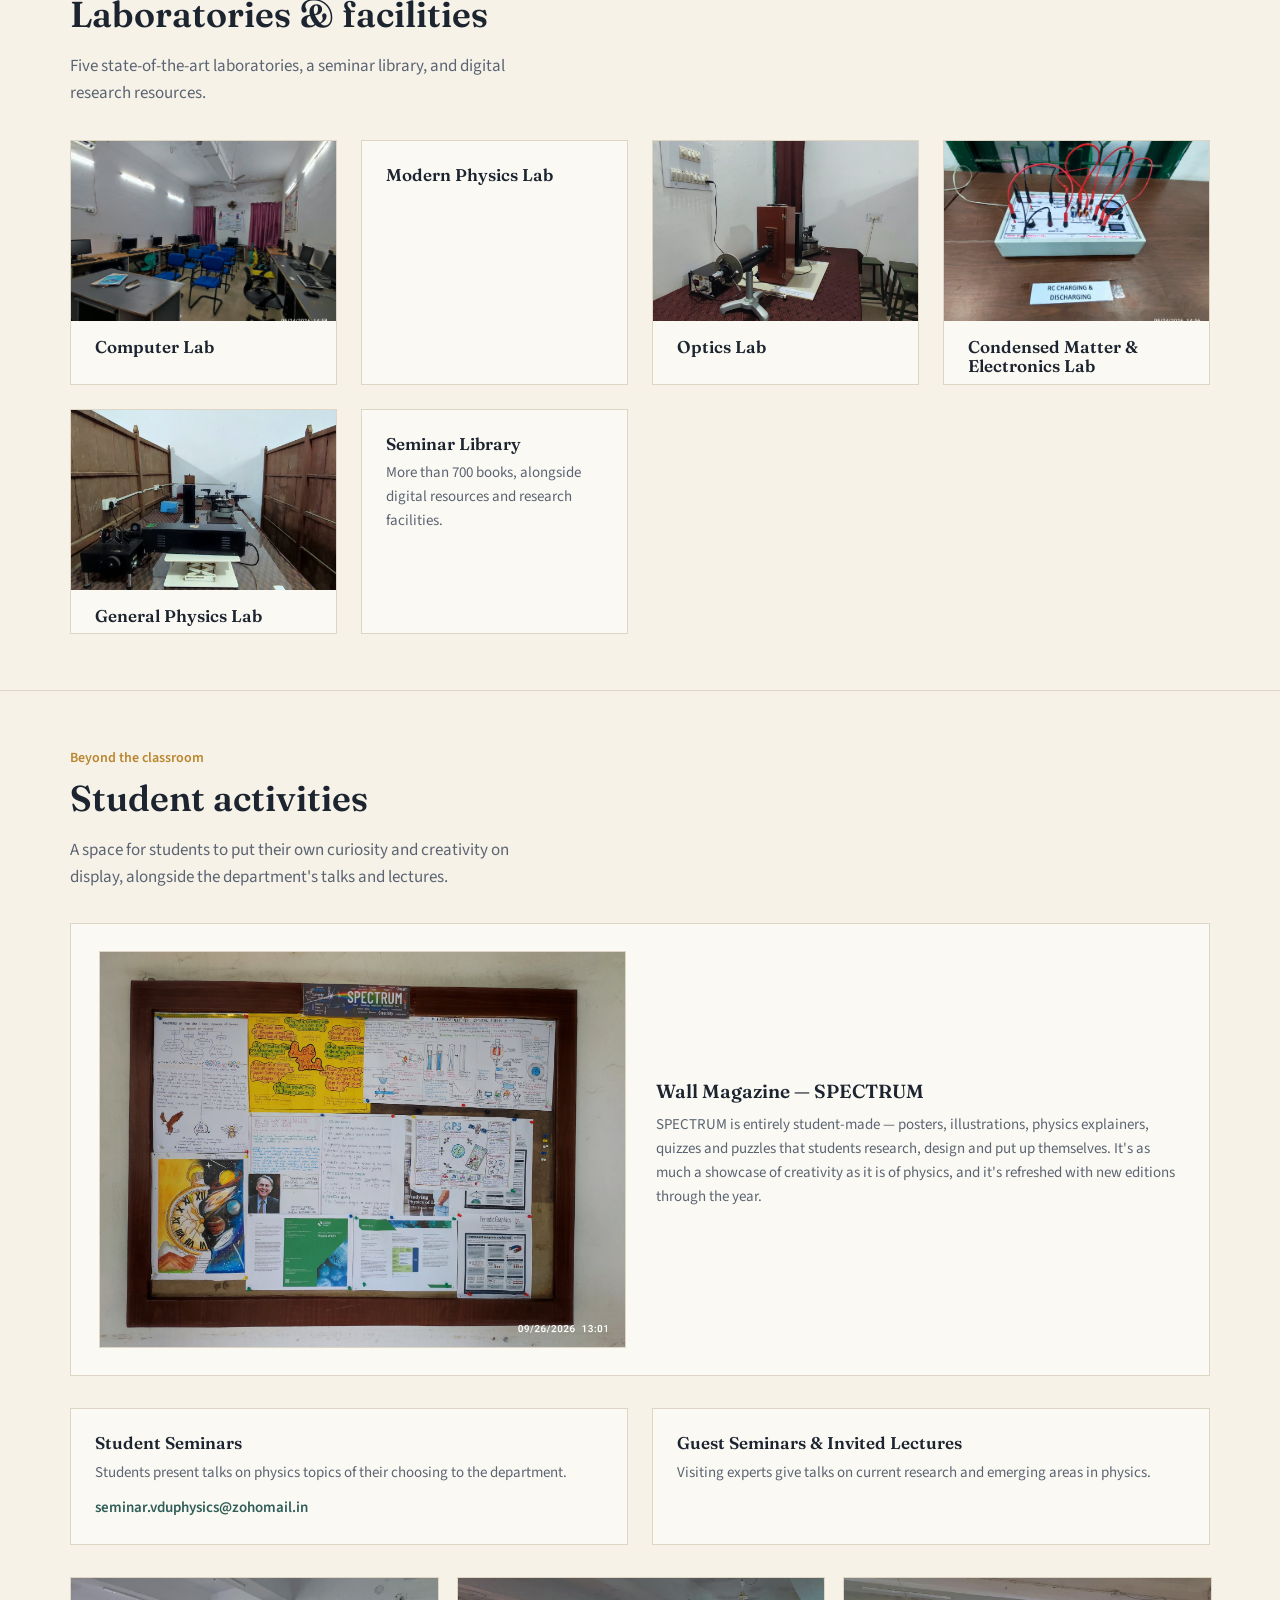
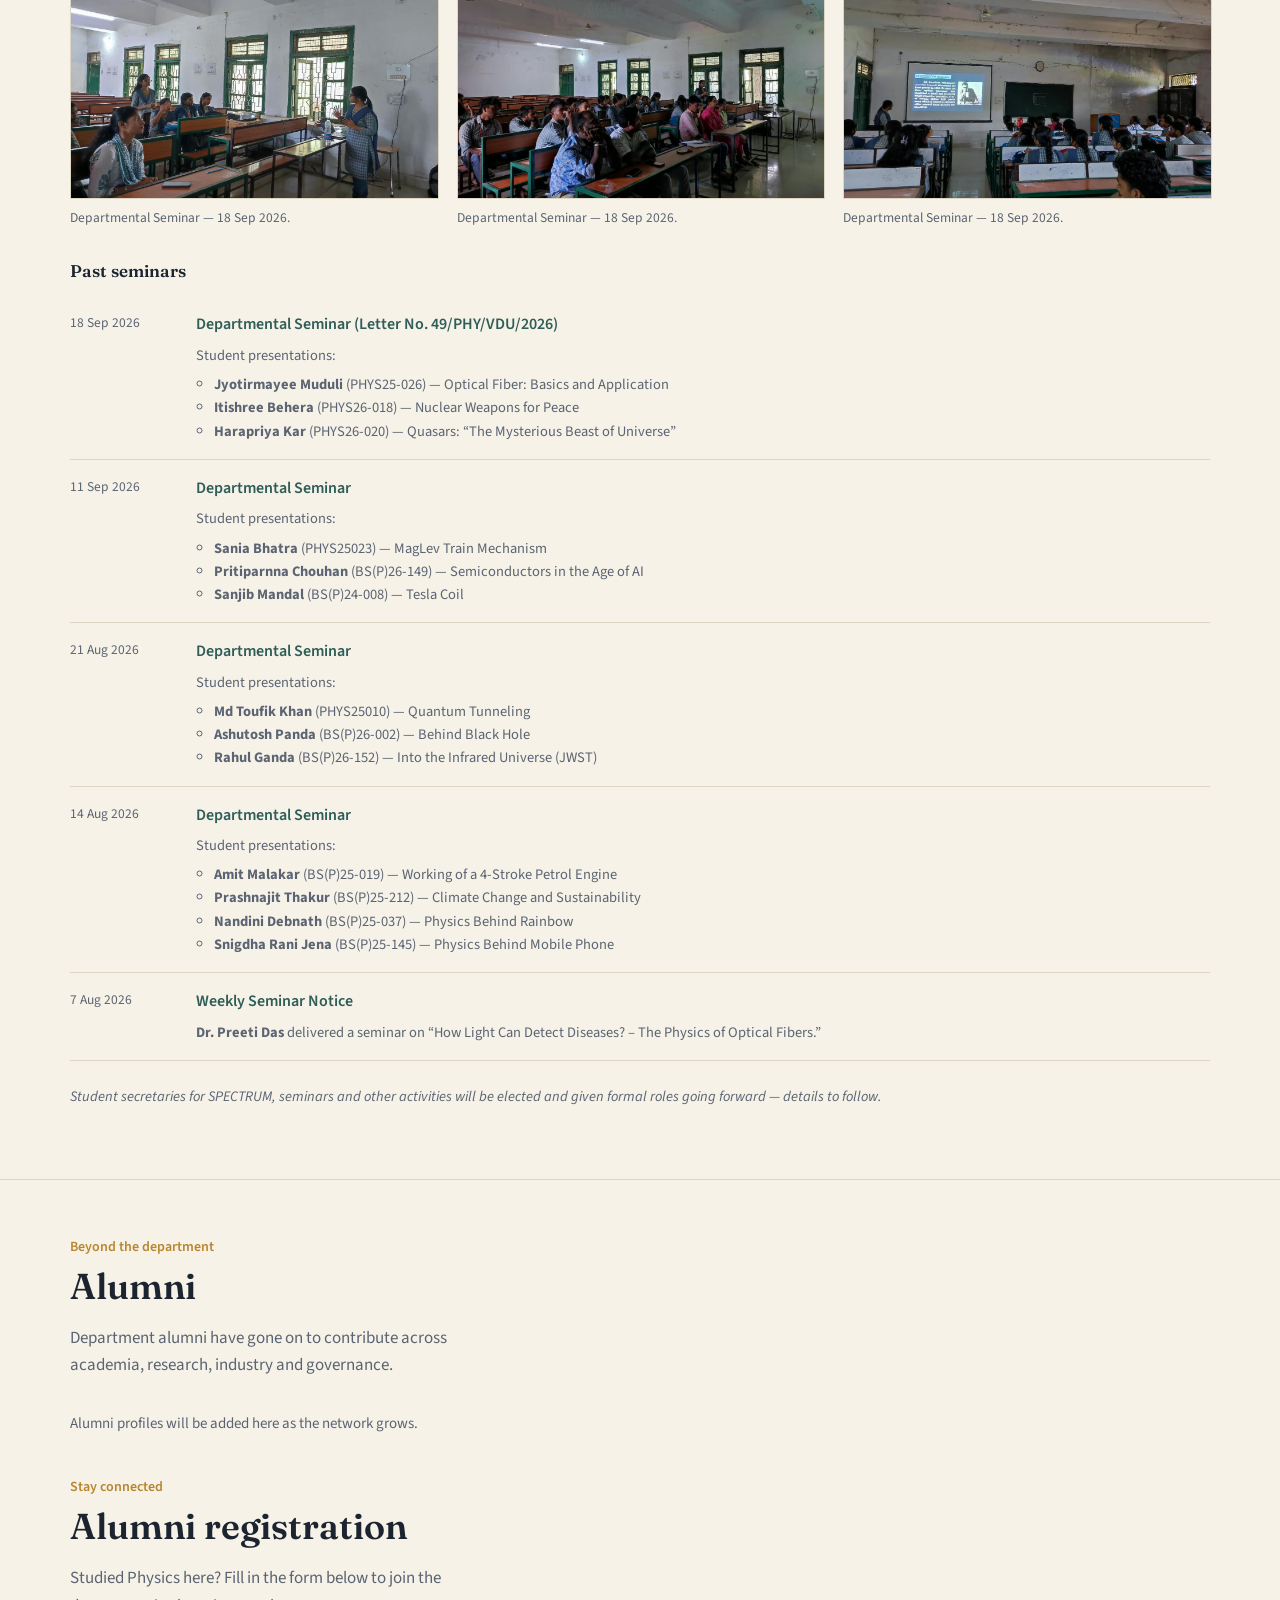
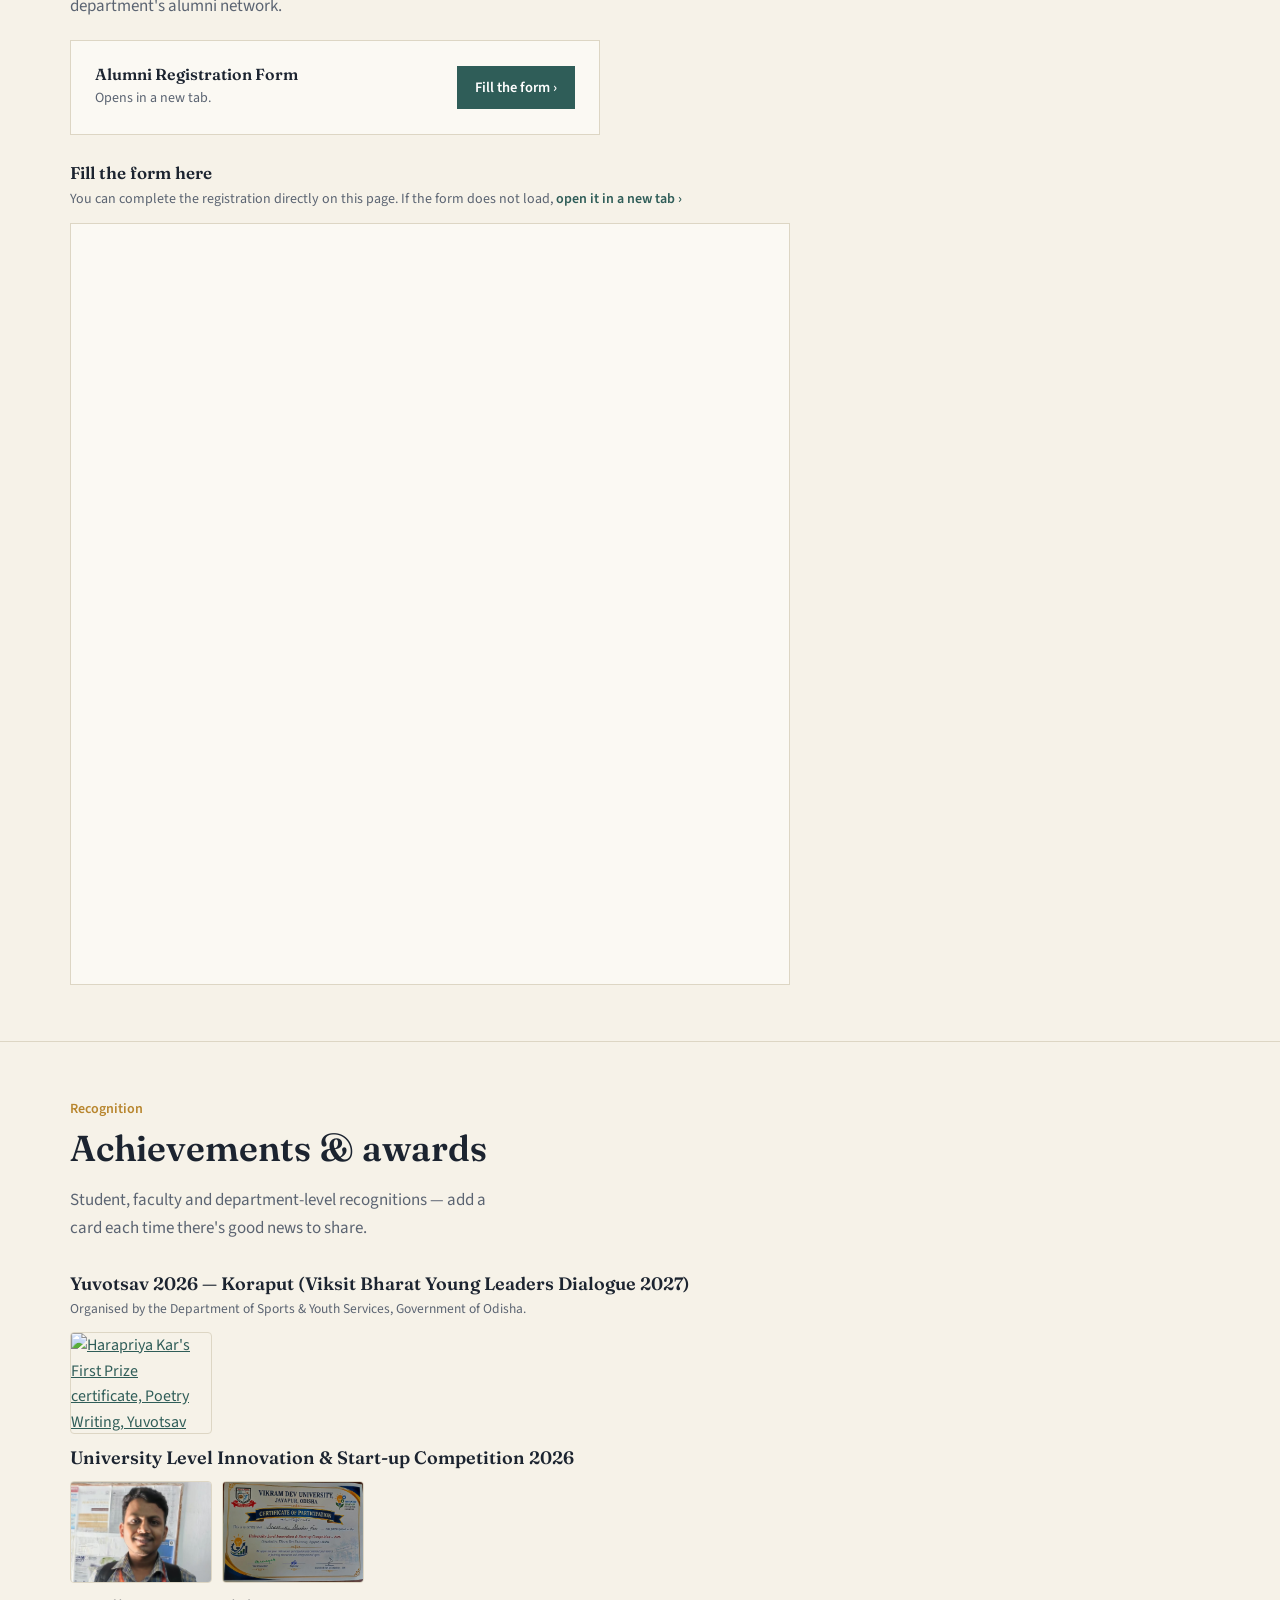
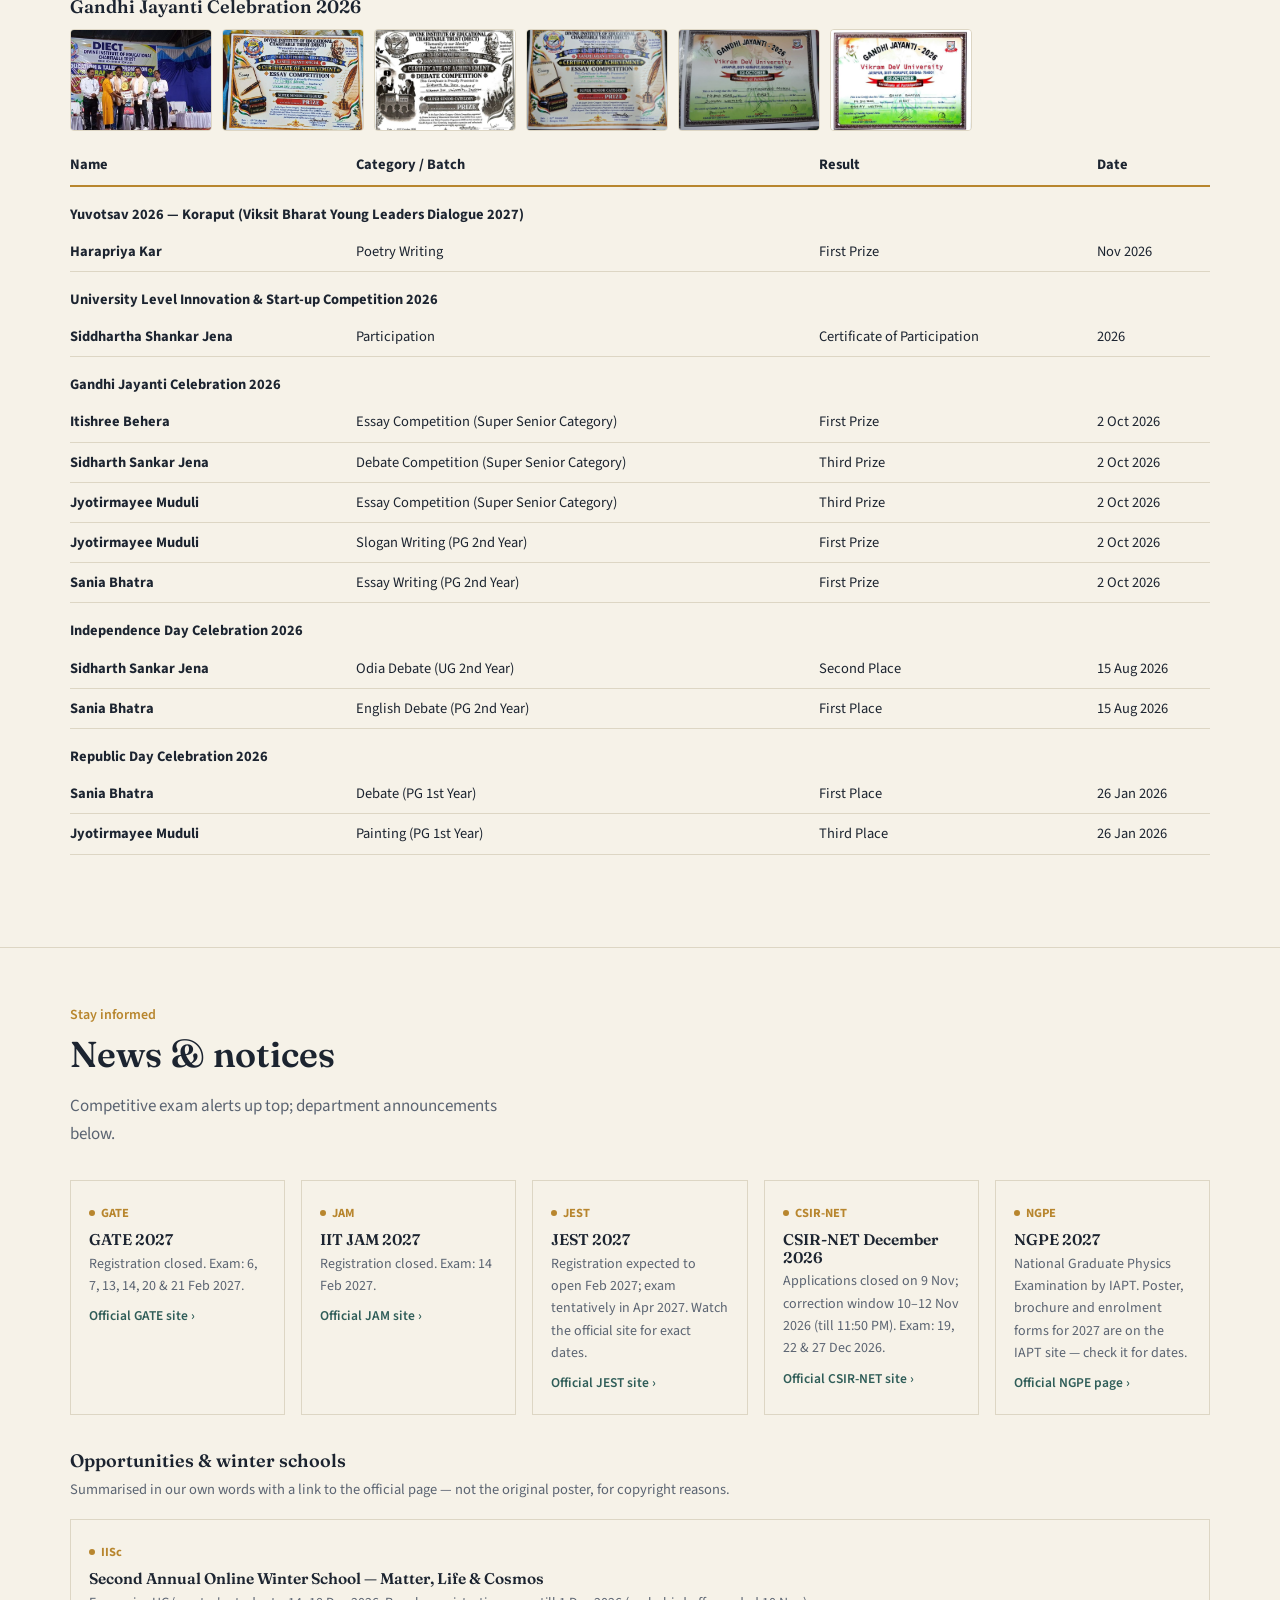
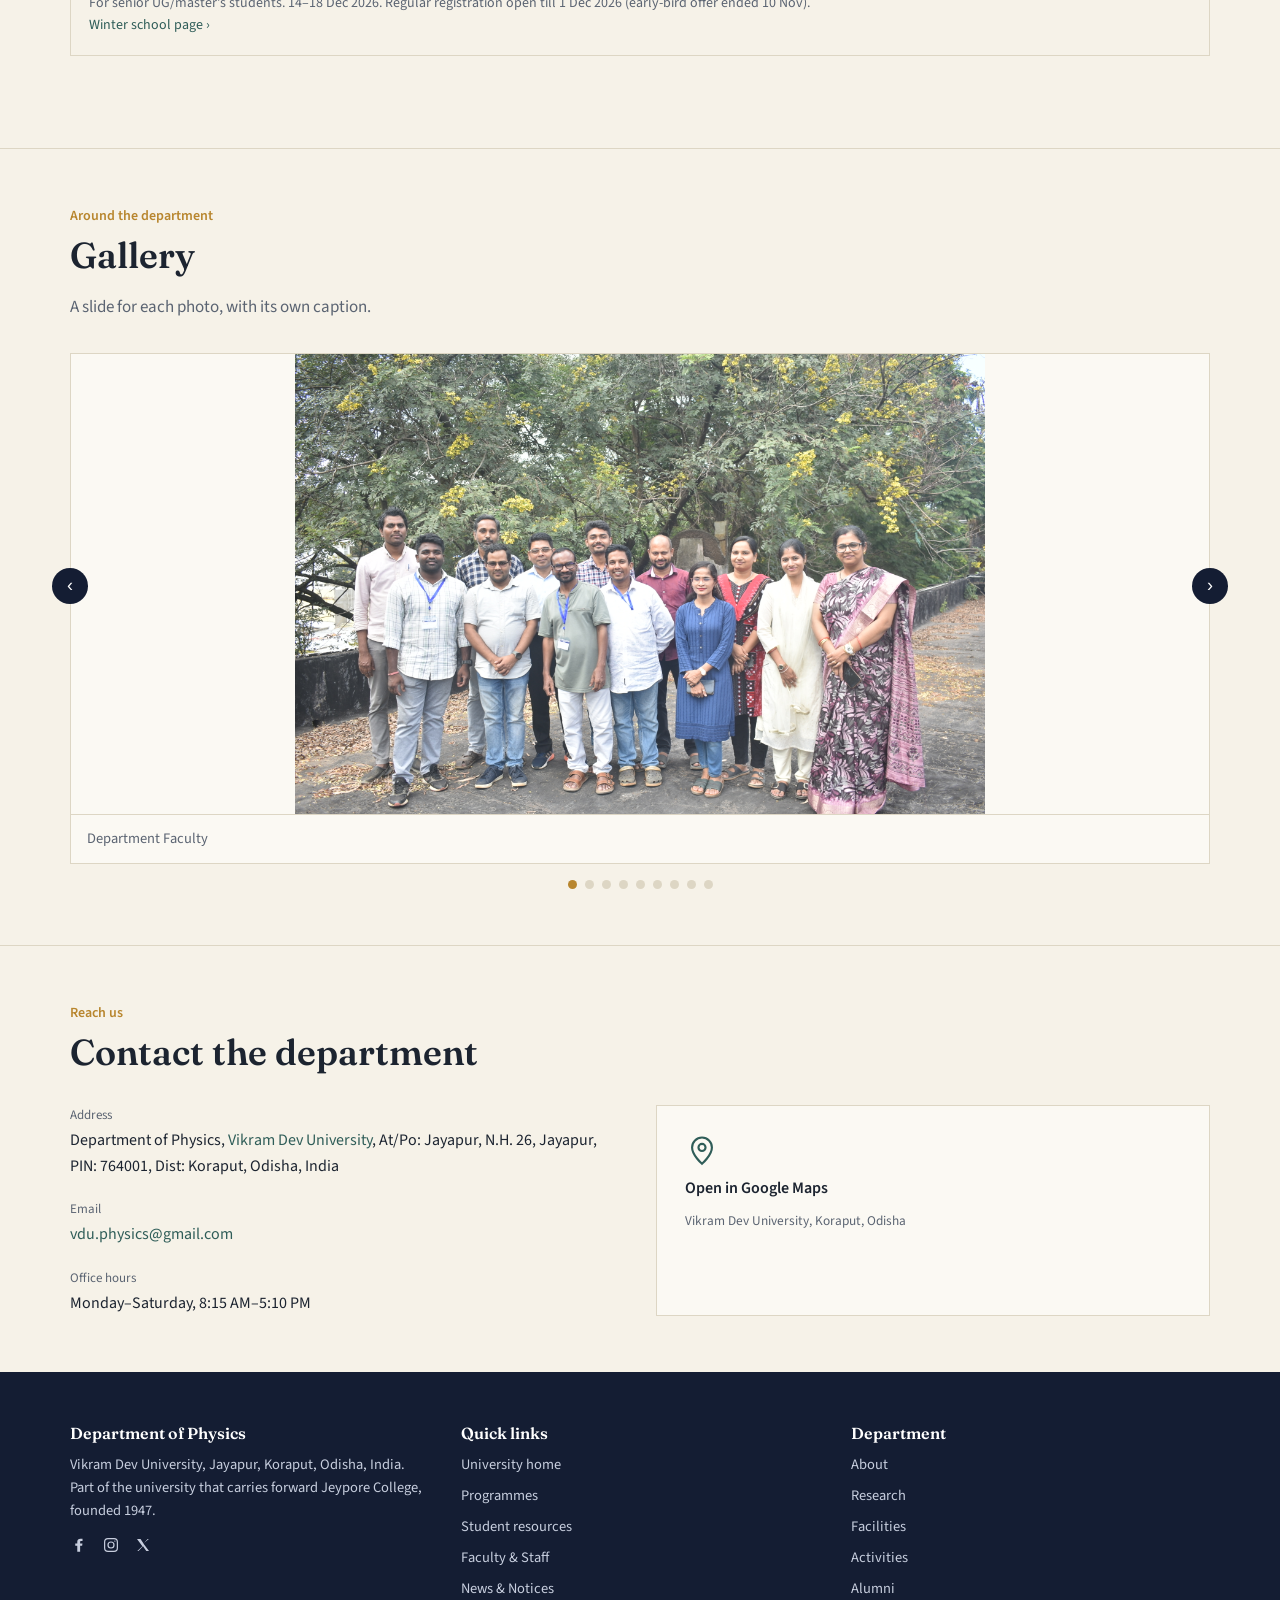
==== commit 55c93de0: "Add files via upload" ====
--- a/index.html
+++ b/index.html
@@ -44,20 +44,11 @@
 
 <!-- ALERT TICKER -->
 <div style="background:#2f5d58;color:#eaf3f1;overflow:hidden;position:relative;border-bottom:1px solid #33405e;">
-  <div style="max-width:1140px;margin:0 auto;padding:9px 24px;display:flex;align-items:center;gap:14px;">
+  <div class="ticker-inner" style="max-width:1140px;margin:0 auto;padding:9px 24px;display:flex;align-items:center;gap:14px;">
     <span style="flex-shrink:0;font-weight:700;font-size:12.5px;letter-spacing:0.02em;background:#b8862e;color:#1c1404;padding:3px 10px;border-radius:2px;">Alerts</span>
     <div style="overflow:hidden;flex:1;min-width:0;white-space:nowrap;">
-      <div style="display:inline-block;animation:marquee 45s linear infinite;">
-        <span style="margin-right:60px;font-size:14.5px;">Departmental Seminar — 25 Sep 2026, 10:30 AM, Seminar Hall</span>
-        <span style="margin-right:60px;font-size:14.5px;"><a href="#resources" style="color:#fff;text-decoration:underline;text-underline-offset:3px;">Student resources</a> — question papers, notes &amp; slides</span>
-        <span style="margin-right:60px;font-size:14.5px;"><a href="https://jam.iitkgp.ac.in/" target="_blank" rel="noopener" style="color:#fff;text-decoration:underline;text-underline-offset:3px;">IIT JAM 2027</a> — apply by 19 Oct 2026</span>
-        <span style="margin-right:60px;font-size:14.5px;"><a href="https://www.indapt.org/national-graduate-physics-examination-ngpe" target="_blank" rel="noopener" style="color:#fff;text-decoration:underline;text-underline-offset:3px;">NGPE 2027</a> — poster &amp; brochure out on the IAPT site</span>
-        <span style="margin-right:60px;font-size:14.5px;"><a href="https://physics.iisc.ac.in/events-all/schools/winter-school/" target="_blank" rel="noopener" style="color:#fff;text-decoration:underline;text-underline-offset:3px;">IISc Online Winter School</a> — 14–18 Dec 2026</span>
-        <span style="margin-right:60px;font-size:14.5px;">Departmental Seminar — 25 Sep 2026, 10:30 AM, Seminar Hall</span>
-        <span style="margin-right:60px;font-size:14.5px;"><a href="#resources" style="color:#fff;text-decoration:underline;text-underline-offset:3px;">Student resources</a> — question papers, notes &amp; slides</span>
-        <span style="margin-right:60px;font-size:14.5px;"><a href="https://jam.iitkgp.ac.in/" target="_blank" rel="noopener" style="color:#fff;text-decoration:underline;text-underline-offset:3px;">IIT JAM 2027</a> — apply by 19 Oct 2026</span>
-        <span style="margin-right:60px;font-size:14.5px;"><a href="https://www.indapt.org/national-graduate-physics-examination-ngpe" target="_blank" rel="noopener" style="color:#fff;text-decoration:underline;text-underline-offset:3px;">NGPE 2027</a> — poster &amp; brochure out on the IAPT site</span>
-        <span style="margin-right:60px;font-size:14.5px;"><a href="https://physics.iisc.ac.in/events-all/schools/winter-school/" target="_blank" rel="noopener" style="color:#fff;text-decoration:underline;text-underline-offset:3px;">IISc Online Winter School</a> — 14–18 Dec 2026</span>
+      <div style="display:inline-block;animation:marquee 60s linear infinite;">
+        <span style="margin-right:60px;font-size:14.5px;"><a href="#resources" style="color:#fff;text-decoration:underline;text-underline-offset:3px;">Student resources</a> — question papers, notes &amp; slides</span><span style="margin-right:60px;font-size:14.5px;"><a href="https://www.indapt.org/national-graduate-physics-examination-ngpe" target="_blank" rel="noopener" style="color:#fff;text-decoration:underline;text-underline-offset:3px;">NGPE 2027</a> — poster &amp; brochure out on the IAPT site</span><span style="margin-right:60px;font-size:14.5px;"><a href="https://physics.iisc.ac.in/events-all/schools/winter-school/" target="_blank" rel="noopener" style="color:#fff;text-decoration:underline;text-underline-offset:3px;">IISc Online Winter School</a> — 14–18 Dec 2026, register by 1 Dec</span><span style="margin-right:60px;font-size:14.5px;"><a href="#resources" style="color:#fff;text-decoration:underline;text-underline-offset:3px;">Student resources</a> — question papers, notes &amp; slides</span><span style="margin-right:60px;font-size:14.5px;"><a href="https://www.indapt.org/national-graduate-physics-examination-ngpe" target="_blank" rel="noopener" style="color:#fff;text-decoration:underline;text-underline-offset:3px;">NGPE 2027</a> — poster &amp; brochure out on the IAPT site</span><span style="margin-right:60px;font-size:14.5px;"><a href="https://physics.iisc.ac.in/events-all/schools/winter-school/" target="_blank" rel="noopener" style="color:#fff;text-decoration:underline;text-underline-offset:3px;">IISc Online Winter School</a> — 14–18 Dec 2026, register by 1 Dec</span><span style="margin-right:60px;font-size:14.5px;"><a href="#resources" style="color:#fff;text-decoration:underline;text-underline-offset:3px;">Student resources</a> — question papers, notes &amp; slides</span><span style="margin-right:60px;font-size:14.5px;"><a href="https://www.indapt.org/national-graduate-physics-examination-ngpe" target="_blank" rel="noopener" style="color:#fff;text-decoration:underline;text-underline-offset:3px;">NGPE 2027</a> — poster &amp; brochure out on the IAPT site</span><span style="margin-right:60px;font-size:14.5px;"><a href="https://physics.iisc.ac.in/events-all/schools/winter-school/" target="_blank" rel="noopener" style="color:#fff;text-decoration:underline;text-underline-offset:3px;">IISc Online Winter School</a> — 14–18 Dec 2026, register by 1 Dec</span><span style="margin-right:60px;font-size:14.5px;"><a href="#resources" style="color:#fff;text-decoration:underline;text-underline-offset:3px;">Student resources</a> — question papers, notes &amp; slides</span><span style="margin-right:60px;font-size:14.5px;"><a href="https://www.indapt.org/national-graduate-physics-examination-ngpe" target="_blank" rel="noopener" style="color:#fff;text-decoration:underline;text-underline-offset:3px;">NGPE 2027</a> — poster &amp; brochure out on the IAPT site</span><span style="margin-right:60px;font-size:14.5px;"><a href="https://physics.iisc.ac.in/events-all/schools/winter-school/" target="_blank" rel="noopener" style="color:#fff;text-decoration:underline;text-underline-offset:3px;">IISc Online Winter School</a> — 14–18 Dec 2026, register by 1 Dec</span>
       </div>
     </div>
   </div>
@@ -153,7 +144,7 @@
         <div style="color:#b8862e;font-weight:600;font-size:14px;margin-bottom:8px;">From the department</div>
         <h2 style="font-size:clamp(26px,3.4vw,36px);">A note from the Head of the Department</h2>
       </div>
-      <div style="display:grid;grid-template-columns:150px minmax(0,1fr);gap:32px;align-items:start;background:#fbf9f3;border:1px solid #ddd6c4;padding:32px;">
+      <div class="hod-card" style="display:grid;grid-template-columns:150px minmax(0,1fr);gap:32px;align-items:start;background:#fbf9f3;border:1px solid #ddd6c4;padding:32px;">
         <div style="width:150px;height:150px;border-radius:50%;border:1.5px solid #b8862e;overflow:hidden;flex-shrink:0;">
           <img src="assets/hod.jpg" alt="Gyana Ranjan Mohanty" style="width:100%;height:100%;object-fit:cover;object-position:top;">
         </div>
@@ -177,13 +168,13 @@
         <p style="color:#5b6472;font-size:17px;">Current UGC-approved course offerings, with a link to each one's official syllabus.</p>
       </div>
       <div style="overflow-x:auto;">
-        <table style="border-collapse:collapse;width:100%;min-width:560px;">
+        <table class="prog-table" style="border-collapse:collapse;width:100%;min-width:560px;">
           <thead>
             <tr><th style="text-align:left;padding:14px 16px;color:#5b6472;font-weight:600;font-size:13.5px;border-bottom:1.5px solid #1c2430;">Programme</th><th style="text-align:left;padding:14px 16px;color:#5b6472;font-weight:600;font-size:13.5px;border-bottom:1.5px solid #1c2430;">Level</th><th style="text-align:left;padding:14px 16px;color:#5b6472;font-weight:600;font-size:13.5px;border-bottom:1.5px solid #1c2430;">Since</th><th style="text-align:left;padding:14px 16px;color:#5b6472;font-weight:600;font-size:13.5px;border-bottom:1.5px solid #1c2430;">Intake</th><th style="text-align:left;padding:14px 16px;color:#5b6472;font-weight:600;font-size:13.5px;border-bottom:1.5px solid #1c2430;">Curriculum</th><th style="text-align:left;padding:14px 16px;color:#5b6472;font-weight:600;font-size:13.5px;border-bottom:1.5px solid #1c2430;">Syllabus</th></tr>
           </thead>
           <tbody>
-            <tr><td style="padding:14px 16px;border-bottom:1px solid #ddd6c4;font-weight:600;">B.Sc. Physics (Honours)</td><td style="padding:14px 16px;border-bottom:1px solid #ddd6c4;">UG</td><td style="padding:14px 16px;border-bottom:1px solid #ddd6c4;">1963</td><td style="padding:14px 16px;border-bottom:1px solid #ddd6c4;">64</td><td style="padding:14px 16px;border-bottom:1px solid #ddd6c4;color:#5b6472;">NEP 2020</td><td style="padding:14px 16px;border-bottom:1px solid #ddd6c4;"><a href="https://vikramdevuniversity.ac.in/#/home" target="_blank" rel="noopener" style="color:#2f5d58;text-decoration:none;font-weight:600;">View syllabus ›</a></td></tr>
-            <tr><td style="padding:14px 16px;border-bottom:1px solid #ddd6c4;font-weight:600;">M.Sc. Physics</td><td style="padding:14px 16px;border-bottom:1px solid #ddd6c4;">PG</td><td style="padding:14px 16px;border-bottom:1px solid #ddd6c4;">2017</td><td style="padding:14px 16px;border-bottom:1px solid #ddd6c4;">24</td><td style="padding:14px 16px;border-bottom:1px solid #ddd6c4;color:#5b6472;">NEP 2020</td><td style="padding:14px 16px;border-bottom:1px solid #ddd6c4;"><a href="https://vikramdevuniversity.ac.in/#/home" target="_blank" rel="noopener" style="color:#2f5d58;text-decoration:none;font-weight:600;">View syllabus ›</a></td></tr>
+            <tr><td data-label="Programme" style="padding:14px 16px;border-bottom:1px solid #ddd6c4;font-weight:600;">B.Sc. Physics (Honours)</td><td data-label="Level" style="padding:14px 16px;border-bottom:1px solid #ddd6c4;">UG</td><td data-label="Since" style="padding:14px 16px;border-bottom:1px solid #ddd6c4;">1963</td><td data-label="Intake" style="padding:14px 16px;border-bottom:1px solid #ddd6c4;">64</td><td data-label="Curriculum" style="padding:14px 16px;border-bottom:1px solid #ddd6c4;color:#5b6472;">NEP 2020</td><td data-label="Syllabus" style="padding:14px 16px;border-bottom:1px solid #ddd6c4;"><a href="https://vikramdevuniversity.ac.in/API/writable/uploads/20250428/1745819395_13961830b3d6dac1b958.pdf" target="_blank" rel="noopener" style="color:#2f5d58;text-decoration:none;font-weight:600;">View syllabus ›</a></td></tr>
+            <tr><td data-label="Programme" style="padding:14px 16px;border-bottom:1px solid #ddd6c4;font-weight:600;">M.Sc. Physics</td><td data-label="Level" style="padding:14px 16px;border-bottom:1px solid #ddd6c4;">PG</td><td data-label="Since" style="padding:14px 16px;border-bottom:1px solid #ddd6c4;">2017</td><td data-label="Intake" style="padding:14px 16px;border-bottom:1px solid #ddd6c4;">24</td><td data-label="Curriculum" style="padding:14px 16px;border-bottom:1px solid #ddd6c4;color:#5b6472;">NEP 2020</td><td data-label="Syllabus" style="padding:14px 16px;border-bottom:1px solid #ddd6c4;"><a href="https://vikramdevuniversity.ac.in/#/masterPage/131" target="_blank" rel="noopener" style="color:#2f5d58;text-decoration:none;font-weight:600;">View syllabus ›</a></td></tr>
           </tbody>
         </table>
       </div>
@@ -252,11 +243,11 @@
   <!-- RESEARCH -->
   <section id="research" style="padding:56px 0;border-top:1px solid #ddd6c4;">
     <div style="max-width:1140px;margin:0 auto;padding:0 24px;">
-      <div style="max-width:56ch;margin-bottom:32px;">
+      <div style="max-width:56ch;margin-bottom:12px;">
         <div style="color:#b8862e;font-weight:600;font-size:14px;margin-bottom:8px;">Guidance for students</div>
-        <h2 style="font-size:clamp(26px,3.4vw,36px);">Research Expertise</h2>
-        <p style="color:#5b6472;font-size:14px;margin:0;">Interested in a topic? Students are welcome to contact the concerned faculty member for an internship, a project, a seminar topic, or simply to know more about their work. Contact details are under <a href="#faculty" style="color:#2f5d58;font-weight:600;text-decoration:none;">Faculty &amp; staff</a>.</p>
-      </div>
+        <h2 style="font-size:clamp(26px,3.4vw,36px);margin-bottom:0;">Research Expertise</h2>
+      </div>
+      <p style="color:#5b6472;font-size:14px;margin:0 0 28px;max-width:none;">Interested in a topic? Students are welcome to contact the concerned faculty member for an internship, a project, a seminar topic, or simply to know more about their work. Contact details are under <a href="#faculty" style="color:#2f5d58;font-weight:600;text-decoration:none;">Faculty &amp; staff</a>.</p>
       <div style="display:grid;grid-template-columns:repeat(auto-fit,minmax(240px,1fr));gap:24px;">
         <div style="background:#fbf9f3;border:1px solid #ddd6c4;padding:24px;">
           <h3 style="font-size:17px;margin-bottom:8px;">Materials Science &amp; Thin Films</h3>
@@ -345,6 +336,7 @@
           <h3 style="font-size:17px;margin-bottom:8px;">Student Seminars</h3>
           <p style="color:#5b6472;font-size:15px;margin:0 0 10px;">Students present talks on physics topics of their choosing to the department.</p>
           <a href="mailto:seminar.vduphysics@zohomail.in" style="color:#2f5d58;font-weight:600;text-decoration:none;font-size:15px;">seminar.vduphysics@zohomail.in</a>
+          <div id="seminarForm"></div>
         </div>
         <div style="background:#fbf9f3;border:1px solid #ddd6c4;padding:24px;">
           <h3 style="font-size:17px;margin-bottom:8px;">Guest Seminars &amp; Invited Lectures</h3>
@@ -369,7 +361,7 @@
 
       <h3 style="font-size:17px;margin:32px 0 16px;">Past seminars</h3>
       <ul style="list-style:none;margin:0;padding:0;display:flex;flex-direction:column;gap:0;">
-        <li style="display:grid;grid-template-columns:110px 1fr;gap:16px;align-items:start;padding:16px 0;border-bottom:1px solid #ddd6c4;">
+        <li class="sem-item" style="display:grid;grid-template-columns:110px 1fr;gap:16px;align-items:start;padding:16px 0;border-bottom:1px solid #ddd6c4;">
           <span style="color:#5b6472;font-size:13.5px;">18 Sep 2026</span>
           <div>
             <span style="color:#2f5d58;font-weight:600;">Departmental Seminar (Letter No. 49/PHY/VDU/2026)</span>
@@ -381,7 +373,7 @@
             </ul>
           </div>
         </li>
-        <li style="display:grid;grid-template-columns:110px 1fr;gap:16px;align-items:start;padding:16px 0;border-bottom:1px solid #ddd6c4;">
+        <li class="sem-item" style="display:grid;grid-template-columns:110px 1fr;gap:16px;align-items:start;padding:16px 0;border-bottom:1px solid #ddd6c4;">
           <span style="color:#5b6472;font-size:13.5px;">11 Sep 2026</span>
           <div>
             <span style="color:#2f5d58;font-weight:600;">Departmental Seminar</span>
@@ -393,7 +385,7 @@
             </ul>
           </div>
         </li>
-        <li style="display:grid;grid-template-columns:110px 1fr;gap:16px;align-items:start;padding:16px 0;border-bottom:1px solid #ddd6c4;">
+        <li class="sem-item" style="display:grid;grid-template-columns:110px 1fr;gap:16px;align-items:start;padding:16px 0;border-bottom:1px solid #ddd6c4;">
           <span style="color:#5b6472;font-size:13.5px;">21 Aug 2026</span>
           <div>
             <span style="color:#2f5d58;font-weight:600;">Departmental Seminar</span>
@@ -405,7 +397,7 @@
             </ul>
           </div>
         </li>
-        <li style="display:grid;grid-template-columns:110px 1fr;gap:16px;align-items:start;padding:16px 0;border-bottom:1px solid #ddd6c4;">
+        <li class="sem-item" style="display:grid;grid-template-columns:110px 1fr;gap:16px;align-items:start;padding:16px 0;border-bottom:1px solid #ddd6c4;">
           <span style="color:#5b6472;font-size:13.5px;">14 Aug 2026</span>
           <div>
             <span style="color:#2f5d58;font-weight:600;">Departmental Seminar</span>
@@ -418,7 +410,7 @@
             </ul>
           </div>
         </li>
-        <li style="display:grid;grid-template-columns:110px 1fr;gap:16px;align-items:start;padding:16px 0;border-bottom:1px solid #ddd6c4;">
+        <li class="sem-item" style="display:grid;grid-template-columns:110px 1fr;gap:16px;align-items:start;padding:16px 0;border-bottom:1px solid #ddd6c4;">
           <span style="color:#5b6472;font-size:13.5px;">7 Aug 2026</span>
           <div>
             <span style="color:#2f5d58;font-weight:600;">Weekly Seminar Notice</span>
@@ -471,6 +463,12 @@
         <h2 style="font-size:clamp(26px,3.4vw,36px);">Achievements &amp; awards</h2>
         <p style="color:#5b6472;font-size:17px;">Student, faculty and department-level recognitions — add a card each time there's good news to share.</p>
       </div>
+      <h3 style="font-size:18px;margin-bottom:4px;">Yuvotsav 2026 &mdash; Koraput (Viksit Bharat Young Leaders Dialogue 2027)</h3>
+      <p style="color:#5b6472;font-size:13.5px;margin:0 0 12px;">Organised by the Department of Sports &amp; Youth Services, Government of Odisha.</p>
+      <div style="display:flex;flex-wrap:wrap;gap:10px;margin-bottom:14px;">
+        <a href="assets/harapriya-yuvotsav-certificate.jpg" target="_blank" rel="noopener"><img src="assets/harapriya-yuvotsav-certificate.jpg" alt="Harapriya Kar's First Prize certificate, Poetry Writing, Yuvotsav 2026" loading="lazy" style="width:140px;height:100px;object-fit:cover;display:block;border:1px solid #ddd6c4;border-radius:4px;"></a>
+      </div>
+
       <h3 style="font-size:18px;margin-bottom:12px;">University Level Innovation &amp; Start-up Competition 2026</h3>
       <div style="display:flex;flex-wrap:wrap;gap:10px;margin-bottom:14px;">
         <a href="assets/innovation-startup-student.jpg" target="_blank" rel="noopener"><img src="assets/innovation-startup-student.jpg" alt="Siddhartha Shankar Jena holding his Certificate of Participation" loading="lazy" style="width:140px;height:100px;object-fit:cover;object-position:top;display:block;border:1px solid #ddd6c4;border-radius:4px;"></a>
@@ -488,23 +486,25 @@
       </div>
 
       <div style="overflow-x:auto;margin-bottom:36px;">
-        <table style="width:100%;border-collapse:collapse;font-size:14.5px;min-width:560px;">
+        <table class="ach-table" style="width:100%;border-collapse:collapse;font-size:14.5px;min-width:560px;">
           <thead><tr style="border-bottom:2px solid #b8862e;text-align:left;"><th style="padding:8px 10px 8px 0;">Name</th><th style="padding:8px 10px;">Category / Batch</th><th style="padding:8px 10px;">Result</th><th style="padding:8px 0;">Date</th></tr></thead>
           <tbody>
-            <tr><td colspan="4" style="padding:16px 0 6px;font-weight:700;color:#1c2430;">University Level Innovation &amp; Start-up Competition 2026</td></tr>
-            <tr style="border-bottom:1px solid #ddd6c4;"><td style="padding:8px 10px 8px 0;"><strong>Siddhartha Shankar Jena</strong></td><td style="padding:8px 10px;">Participation</td><td style="padding:8px 10px;">Certificate of Participation</td><td style="padding:8px 0;">2026</td></tr>
-            <tr><td colspan="4" style="padding:16px 0 6px;font-weight:700;color:#1c2430;">Gandhi Jayanti Celebration 2026</td></tr>
-            <tr style="border-bottom:1px solid #ddd6c4;"><td style="padding:8px 10px 8px 0;"><strong>Itishree Behera</strong></td><td style="padding:8px 10px;">Essay Competition (Super Senior Category)</td><td style="padding:8px 10px;">First Prize</td><td style="padding:8px 0;">2 Oct 2026</td></tr>
-            <tr style="border-bottom:1px solid #ddd6c4;"><td style="padding:8px 10px 8px 0;"><strong>Sidharth Sankar Jena</strong></td><td style="padding:8px 10px;">Debate Competition (Super Senior Category)</td><td style="padding:8px 10px;">Third Prize</td><td style="padding:8px 0;">2 Oct 2026</td></tr>
-            <tr style="border-bottom:1px solid #ddd6c4;"><td style="padding:8px 10px 8px 0;"><strong>Jyotirmayee Muduli</strong></td><td style="padding:8px 10px;">Essay Competition (Super Senior Category)</td><td style="padding:8px 10px;">Third Prize</td><td style="padding:8px 0;">2 Oct 2026</td></tr>
-            <tr style="border-bottom:1px solid #ddd6c4;"><td style="padding:8px 10px 8px 0;"><strong>Jyotirmayee Muduli</strong></td><td style="padding:8px 10px;">Slogan Writing (PG 2nd Year)</td><td style="padding:8px 10px;">First Prize</td><td style="padding:8px 0;">2 Oct 2026</td></tr>
-            <tr style="border-bottom:1px solid #ddd6c4;"><td style="padding:8px 10px 8px 0;"><strong>Sania Bhatra</strong></td><td style="padding:8px 10px;">Essay Writing (PG 2nd Year)</td><td style="padding:8px 10px;">First Prize</td><td style="padding:8px 0;">2 Oct 2026</td></tr>
-            <tr><td colspan="4" style="padding:16px 0 6px;font-weight:700;color:#1c2430;">Independence Day Celebration 2026</td></tr>
-            <tr style="border-bottom:1px solid #ddd6c4;"><td style="padding:8px 10px 8px 0;"><strong>Sidharth Sankar Jena</strong></td><td style="padding:8px 10px;">Odia Debate (UG 2nd Year)</td><td style="padding:8px 10px;">Second Place</td><td style="padding:8px 0;">15 Aug 2026</td></tr>
-            <tr style="border-bottom:1px solid #ddd6c4;"><td style="padding:8px 10px 8px 0;"><strong>Sania Bhatra</strong></td><td style="padding:8px 10px;">English Debate (PG 2nd Year)</td><td style="padding:8px 10px;">First Place</td><td style="padding:8px 0;">15 Aug 2026</td></tr>
-            <tr><td colspan="4" style="padding:16px 0 6px;font-weight:700;color:#1c2430;">Republic Day Celebration 2026</td></tr>
-            <tr style="border-bottom:1px solid #ddd6c4;"><td style="padding:8px 10px 8px 0;"><strong>Sania Bhatra</strong></td><td style="padding:8px 10px;">Debate (PG 1st Year)</td><td style="padding:8px 10px;">First Place</td><td style="padding:8px 0;">26 Jan 2026</td></tr>
-            <tr style="border-bottom:1px solid #ddd6c4;"><td style="padding:8px 10px 8px 0;"><strong>Jyotirmayee Muduli</strong></td><td style="padding:8px 10px;">Painting (PG 1st Year)</td><td style="padding:8px 10px;">Third Place</td><td style="padding:8px 0;">26 Jan 2026</td></tr>
+            <tr><td colspan="4" class="ach-group" style="padding:16px 0 6px;font-weight:700;color:#1c2430;">Yuvotsav 2026 &mdash; Koraput (Viksit Bharat Young Leaders Dialogue 2027)</td></tr>
+            <tr style="border-bottom:1px solid #ddd6c4;"><td data-label="Name" style="padding:8px 10px 8px 0;"><strong>Harapriya Kar</strong></td><td data-label="Category / Batch" style="padding:8px 10px;">Poetry Writing</td><td data-label="Result" style="padding:8px 10px;">First Prize</td><td data-label="Date" style="padding:8px 0;">Nov 2026</td></tr>
+            <tr><td colspan="4" class="ach-group" style="padding:16px 0 6px;font-weight:700;color:#1c2430;">University Level Innovation &amp; Start-up Competition 2026</td></tr>
+            <tr style="border-bottom:1px solid #ddd6c4;"><td data-label="Name" style="padding:8px 10px 8px 0;"><strong>Siddhartha Shankar Jena</strong></td><td data-label="Category / Batch" style="padding:8px 10px;">Participation</td><td data-label="Result" style="padding:8px 10px;">Certificate of Participation</td><td data-label="Date" style="padding:8px 0;">2026</td></tr>
+            <tr><td colspan="4" class="ach-group" style="padding:16px 0 6px;font-weight:700;color:#1c2430;">Gandhi Jayanti Celebration 2026</td></tr>
+            <tr style="border-bottom:1px solid #ddd6c4;"><td data-label="Name" style="padding:8px 10px 8px 0;"><strong>Itishree Behera</strong></td><td data-label="Category / Batch" style="padding:8px 10px;">Essay Competition (Super Senior Category)</td><td data-label="Result" style="padding:8px 10px;">First Prize</td><td data-label="Date" style="padding:8px 0;">2 Oct 2026</td></tr>
+            <tr style="border-bottom:1px solid #ddd6c4;"><td data-label="Name" style="padding:8px 10px 8px 0;"><strong>Sidharth Sankar Jena</strong></td><td data-label="Category / Batch" style="padding:8px 10px;">Debate Competition (Super Senior Category)</td><td data-label="Result" style="padding:8px 10px;">Third Prize</td><td data-label="Date" style="padding:8px 0;">2 Oct 2026</td></tr>
+            <tr style="border-bottom:1px solid #ddd6c4;"><td data-label="Name" style="padding:8px 10px 8px 0;"><strong>Jyotirmayee Muduli</strong></td><td data-label="Category / Batch" style="padding:8px 10px;">Essay Competition (Super Senior Category)</td><td data-label="Result" style="padding:8px 10px;">Third Prize</td><td data-label="Date" style="padding:8px 0;">2 Oct 2026</td></tr>
+            <tr style="border-bottom:1px solid #ddd6c4;"><td data-label="Name" style="padding:8px 10px 8px 0;"><strong>Jyotirmayee Muduli</strong></td><td data-label="Category / Batch" style="padding:8px 10px;">Slogan Writing (PG 2nd Year)</td><td data-label="Result" style="padding:8px 10px;">First Prize</td><td data-label="Date" style="padding:8px 0;">2 Oct 2026</td></tr>
+            <tr style="border-bottom:1px solid #ddd6c4;"><td data-label="Name" style="padding:8px 10px 8px 0;"><strong>Sania Bhatra</strong></td><td data-label="Category / Batch" style="padding:8px 10px;">Essay Writing (PG 2nd Year)</td><td data-label="Result" style="padding:8px 10px;">First Prize</td><td data-label="Date" style="padding:8px 0;">2 Oct 2026</td></tr>
+            <tr><td colspan="4" class="ach-group" style="padding:16px 0 6px;font-weight:700;color:#1c2430;">Independence Day Celebration 2026</td></tr>
+            <tr style="border-bottom:1px solid #ddd6c4;"><td data-label="Name" style="padding:8px 10px 8px 0;"><strong>Sidharth Sankar Jena</strong></td><td data-label="Category / Batch" style="padding:8px 10px;">Odia Debate (UG 2nd Year)</td><td data-label="Result" style="padding:8px 10px;">Second Place</td><td data-label="Date" style="padding:8px 0;">15 Aug 2026</td></tr>
+            <tr style="border-bottom:1px solid #ddd6c4;"><td data-label="Name" style="padding:8px 10px 8px 0;"><strong>Sania Bhatra</strong></td><td data-label="Category / Batch" style="padding:8px 10px;">English Debate (PG 2nd Year)</td><td data-label="Result" style="padding:8px 10px;">First Place</td><td data-label="Date" style="padding:8px 0;">15 Aug 2026</td></tr>
+            <tr><td colspan="4" class="ach-group" style="padding:16px 0 6px;font-weight:700;color:#1c2430;">Republic Day Celebration 2026</td></tr>
+            <tr style="border-bottom:1px solid #ddd6c4;"><td data-label="Name" style="padding:8px 10px 8px 0;"><strong>Sania Bhatra</strong></td><td data-label="Category / Batch" style="padding:8px 10px;">Debate (PG 1st Year)</td><td data-label="Result" style="padding:8px 10px;">First Place</td><td data-label="Date" style="padding:8px 0;">26 Jan 2026</td></tr>
+            <tr style="border-bottom:1px solid #ddd6c4;"><td data-label="Name" style="padding:8px 10px 8px 0;"><strong>Jyotirmayee Muduli</strong></td><td data-label="Category / Batch" style="padding:8px 10px;">Painting (PG 1st Year)</td><td data-label="Result" style="padding:8px 10px;">Third Place</td><td data-label="Date" style="padding:8px 0;">26 Jan 2026</td></tr>
           </tbody>
         </table>
       </div>
@@ -528,13 +528,13 @@
         <div style="border:1px solid #ddd6c4;padding:18px;">
           <span style="display:inline-flex;align-items:center;gap:6px;font-weight:700;font-size:12.5px;color:#b8862e;margin-bottom:8px;"><span style="width:6px;height:6px;border-radius:50%;background:#b8862e;display:inline-block;"></span>GATE</span>
           <h4 style="font-size:15.5px;margin:0 0 4px;">GATE 2027</h4>
-          <p style="color:#5b6472;font-size:14px;margin:0 0 6px;">Apply by 27 Sep 2026 (5 Oct with late fee). Exam: 6, 7, 13, 14, 20 &amp; 21 Feb 2027.</p>
+          <p style="color:#5b6472;font-size:14px;margin:0 0 6px;">Registration closed. Exam: 6, 7, 13, 14, 20 &amp; 21 Feb 2027.</p>
           <a href="https://gate2027.iitm.ac.in/" target="_blank" rel="noopener" style="color:#2f5d58;font-size:13.5px;font-weight:600;text-decoration:none;">Official GATE site ›</a>
         </div>
         <div style="border:1px solid #ddd6c4;padding:18px;">
           <span style="display:inline-flex;align-items:center;gap:6px;font-weight:700;font-size:12.5px;color:#b8862e;margin-bottom:8px;"><span style="width:6px;height:6px;border-radius:50%;background:#b8862e;display:inline-block;"></span>JAM</span>
           <h4 style="font-size:15.5px;margin:0 0 4px;">IIT JAM 2027</h4>
-          <p style="color:#5b6472;font-size:14px;margin:0 0 6px;">Apply by 19 Oct 2026 (extended). Exam: 14 Feb 2027.</p>
+          <p style="color:#5b6472;font-size:14px;margin:0 0 6px;">Registration closed. Exam: 14 Feb 2027.</p>
           <a href="https://jam.iitkgp.ac.in/" target="_blank" rel="noopener" style="color:#2f5d58;font-size:13.5px;font-weight:600;text-decoration:none;">Official JAM site ›</a>
         </div>
         <div style="border:1px solid #ddd6c4;padding:18px;">
@@ -546,7 +546,7 @@
         <div style="border:1px solid #ddd6c4;padding:18px;">
           <span style="display:inline-flex;align-items:center;gap:6px;font-weight:700;font-size:12.5px;color:#b8862e;margin-bottom:8px;"><span style="width:6px;height:6px;border-radius:50%;background:#b8862e;display:inline-block;"></span>CSIR-NET</span>
           <h4 style="font-size:15.5px;margin:0 0 4px;">CSIR-NET December 2026</h4>
-          <p style="color:#5b6472;font-size:14px;margin:0 0 6px;">Exam: 20 &amp; 21 Dec 2026. Registration window expected to open Sep–Oct 2026 — watch the official site.</p>
+          <p style="color:#5b6472;font-size:14px;margin:0 0 6px;">Applications closed on 9 Nov; correction window 10–12 Nov 2026 (till 11:50 PM). Exam: 19, 22 &amp; 27 Dec 2026.</p>
           <a href="https://csirnet.nta.ac.in/" target="_blank" rel="noopener" style="color:#2f5d58;font-size:13.5px;font-weight:600;text-decoration:none;">Official CSIR-NET site ›</a>
         </div>
         <div style="border:1px solid #ddd6c4;padding:18px;">
@@ -563,7 +563,7 @@
         <div style="border:1px solid #ddd6c4;padding:18px;">
           <span style="display:inline-flex;align-items:center;gap:6px;font-weight:700;font-size:12.5px;color:#b8862e;margin-bottom:8px;"><span style="width:6px;height:6px;border-radius:50%;background:#b8862e;display:inline-block;"></span>IISc</span>
           <h4 style="font-size:15.5px;margin:0 0 4px;">Second Annual Online Winter School — Matter, Life &amp; Cosmos</h4>
-          <p style="color:#5b6472;font-size:14px;margin:0;">For senior UG/master's students. 14–18 Dec 2026. Registration not yet open.<br>
+          <p style="color:#5b6472;font-size:14px;margin:0;">For senior UG/master's students. 14–18 Dec 2026. Regular registration open till 1 Dec 2026 (early-bird offer ended 10 Nov).<br>
           <a href="https://physics.iisc.ac.in/events-all/schools/winter-school/" target="_blank" rel="noopener" style="color:#2f5d58;text-decoration:none;">Winter school page ›</a></p>
         </div>
       </div>
--- a/styles.css
+++ b/styles.css
@@ -13,24 +13,46 @@
     .site-nav{gap:6px 14px !important;}
     .site-nav a{white-space:nowrap;transition:color .15s,border-color .15s;}
     .site-nav a:hover{color:#fff !important;border-bottom-color:#d9ab5c !important;}
+    body{overflow-wrap:break-word;}
     @media (max-width:760px){
-      section[id],main[id]{scroll-margin-top:64px;}
+      section[id],main[id]{scroll-margin-top:112px;}
       .site-header .hdr-inner{padding:8px 14px !important;gap:6px !important;}
-      .site-nav{width:100%;flex-wrap:nowrap !important;overflow-x:auto;-webkit-overflow-scrolling:touch;scrollbar-width:none;gap:16px !important;}
+      .site-nav{width:100%;flex-wrap:nowrap !important;overflow-x:auto;-webkit-overflow-scrolling:touch;scrollbar-width:none;gap:16px !important;padding-right:28px;-webkit-mask-image:linear-gradient(to right,#000 88%,transparent);mask-image:linear-gradient(to right,#000 88%,transparent);}
       .site-nav::-webkit-scrollbar{display:none;}
-      .site-nav a{flex-shrink:0;}
-      .site-nav a{padding-top:10px !important;padding-bottom:10px !important;}
-      main > section{padding-top:36px !important;padding-bottom:36px !important;}
-      main > section > div,footer > div{padding-left:16px !important;padding-right:16px !important;}
+      .site-nav a{flex-shrink:0;padding-top:10px !important;padding-bottom:10px !important;}
+      .ticker-inner{padding:7px 14px !important;gap:10px !important;}
+      .ticker-inner [style*="margin-right:60px"]{font-size:13.5px !important;}
+      section{padding-top:36px !important;padding-bottom:36px !important;}
+      section > div,footer > div{padding-left:16px !important;padding-right:16px !important;}
       main > section:first-child{padding-top:32px !important;padding-bottom:32px !important;}
       main > section:first-child > div{gap:24px !important;}
-      main h2{font-size:26px !important;}
-      main > section p{font-size:16px !important;}
+      section h2{font-size:26px !important;}
       .hero-ctas{flex-direction:column;gap:10px !important;}
       .hero-ctas a{display:block !important;text-align:center;padding:13px 18px !important;}
       .hero-art{max-width:240px !important;}
+      /* head of department card */
+      .hod-card{grid-template-columns:1fr !important;padding:20px !important;gap:18px !important;}
+      /* programmes + achievements tables become stacked cards */
+      .prog-table,.ach-table{min-width:0 !important;}
+      .prog-table thead,.ach-table thead{display:none;}
+      .prog-table,.prog-table tbody,.prog-table tr,.ach-table,.ach-table tbody,.ach-table tr{display:block;width:100%;}
+      .prog-table tr,.ach-table tr[style]{border:1px solid #ddd6c4 !important;background:#fbf9f3;margin-bottom:12px;padding:4px 14px;}
+      .prog-table td,.ach-table td[data-label]{display:flex !important;justify-content:space-between;align-items:baseline;gap:16px;padding:8px 0 !important;border-bottom:1px solid #ece6d6 !important;text-align:right;}
+      .prog-table td:last-child,.ach-table td[data-label]:last-child{border-bottom:0 !important;}
+      .prog-table td::before,.ach-table td[data-label]::before{content:attr(data-label);color:#5b6472;font-size:13px;font-weight:600;text-align:left;flex-shrink:0;}
+      .ach-table tr:not([style]){border:0;background:none;padding:0;margin:0;}
+      .ach-group{display:block !important;font-size:16px;padding:18px 0 8px !important;}
+      /* past seminars */
+      .sem-item{grid-template-columns:1fr !important;gap:4px !important;}
+      /* resources */
       .res-row{grid-template-columns:1fr !important;padding:14px !important;}
       .res-dl{display:block !important;text-align:center;}
+      button[data-k]{min-height:40px;}
+      #resQuery{max-width:none !important;font-size:16px !important;}
+      /* gallery */
+      #slideItems img{height:260px !important;}
+      #prevSlide{left:6px !important;}
+      #nextSlide{right:6px !important;}
       .alumni-frame{height:620px !important;}
       img,iframe,svg{max-width:100%;}
     }
@@ -39,4 +61,4 @@
 .acc-body ul,.acc-body ol{padding-left:22px;margin:6px 0;}
 .acc-body li{margin:4px 0;}
 .acc-body table td{vertical-align:top;}
-
+.acc-body table{display:block;overflow-x:auto;}
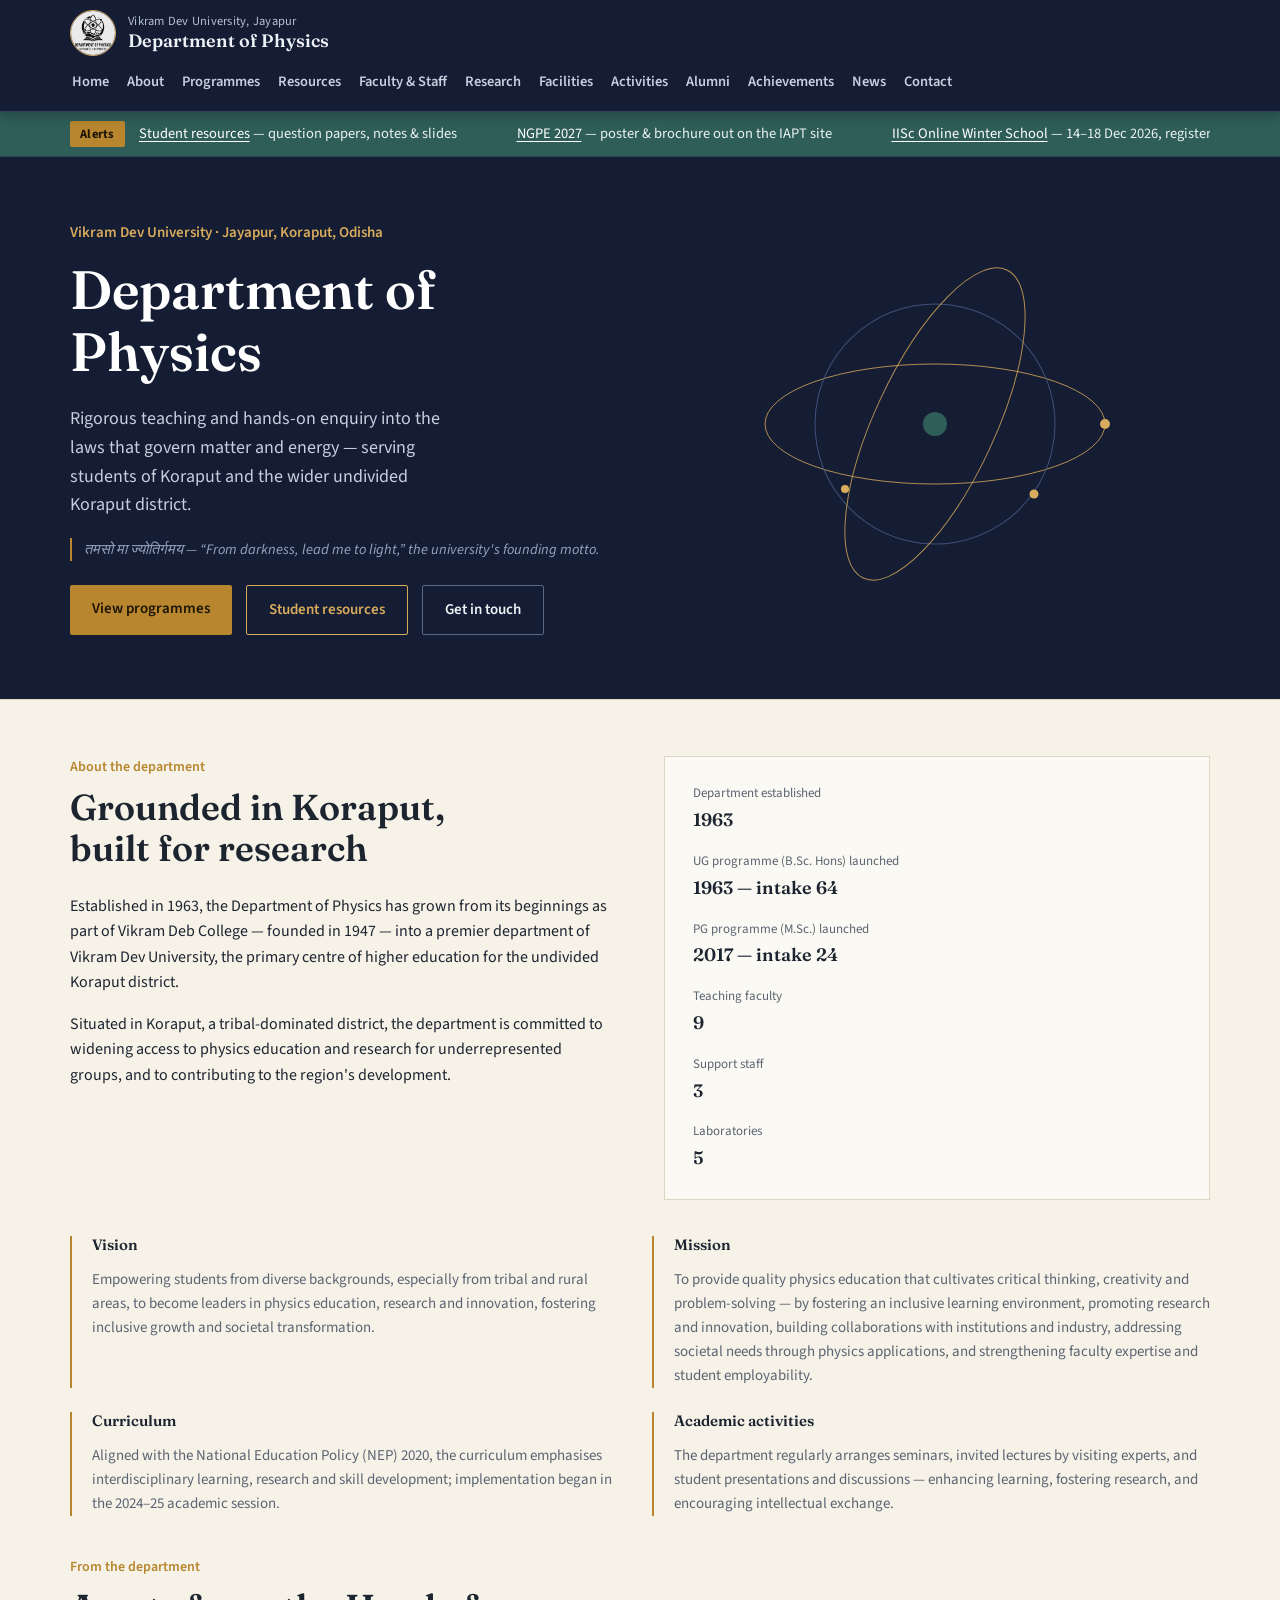
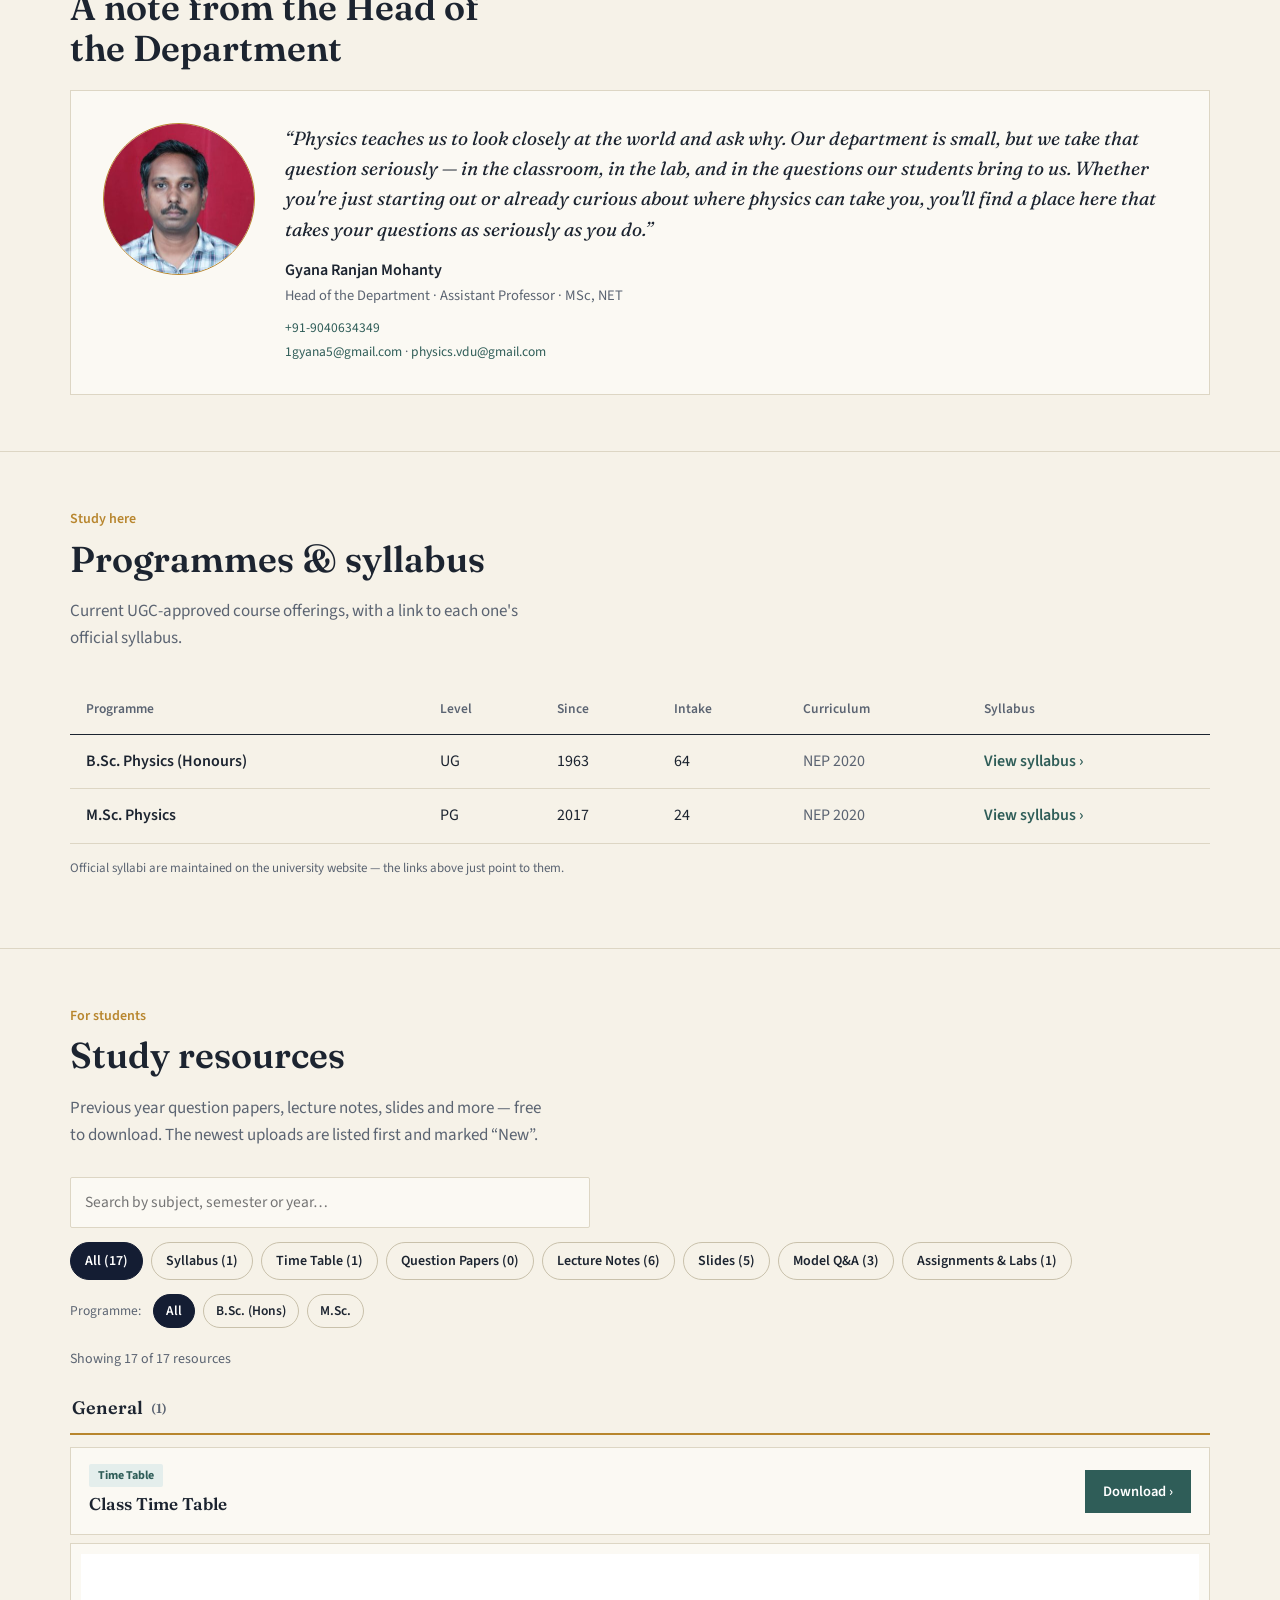
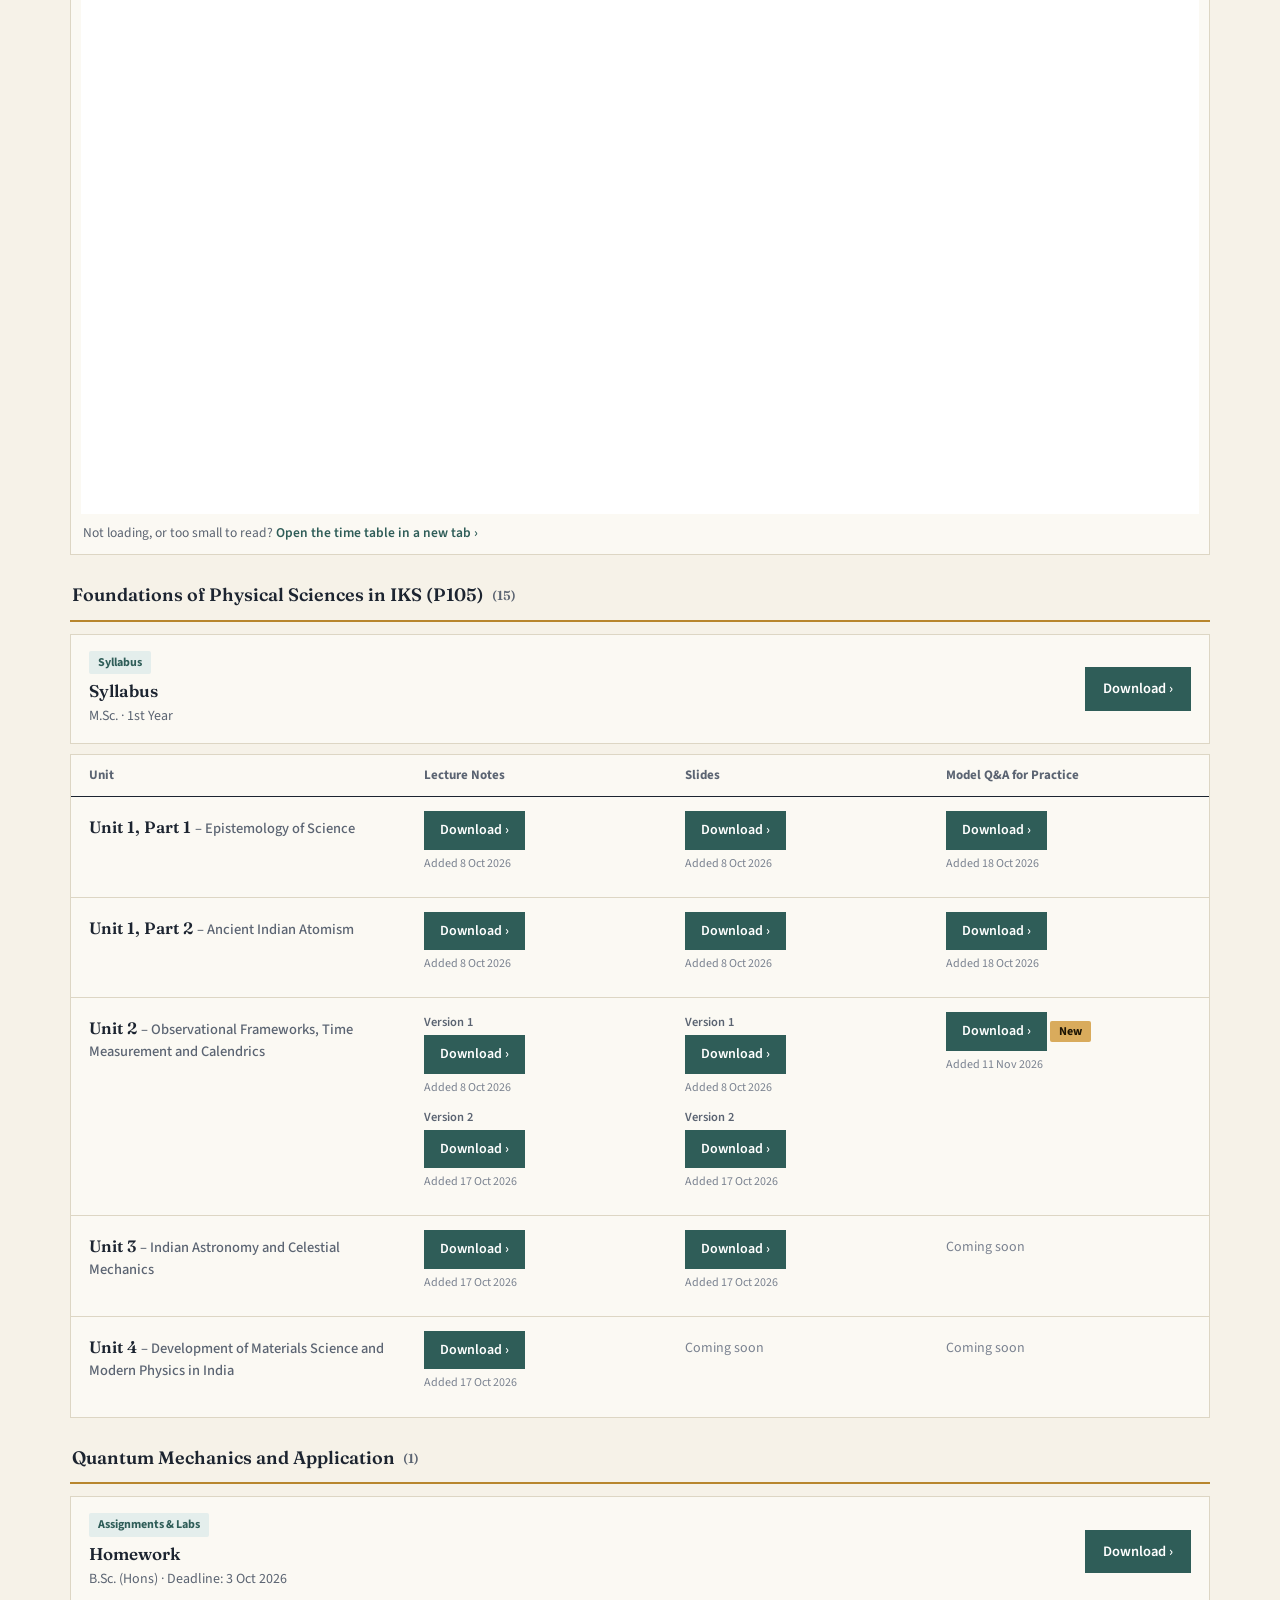
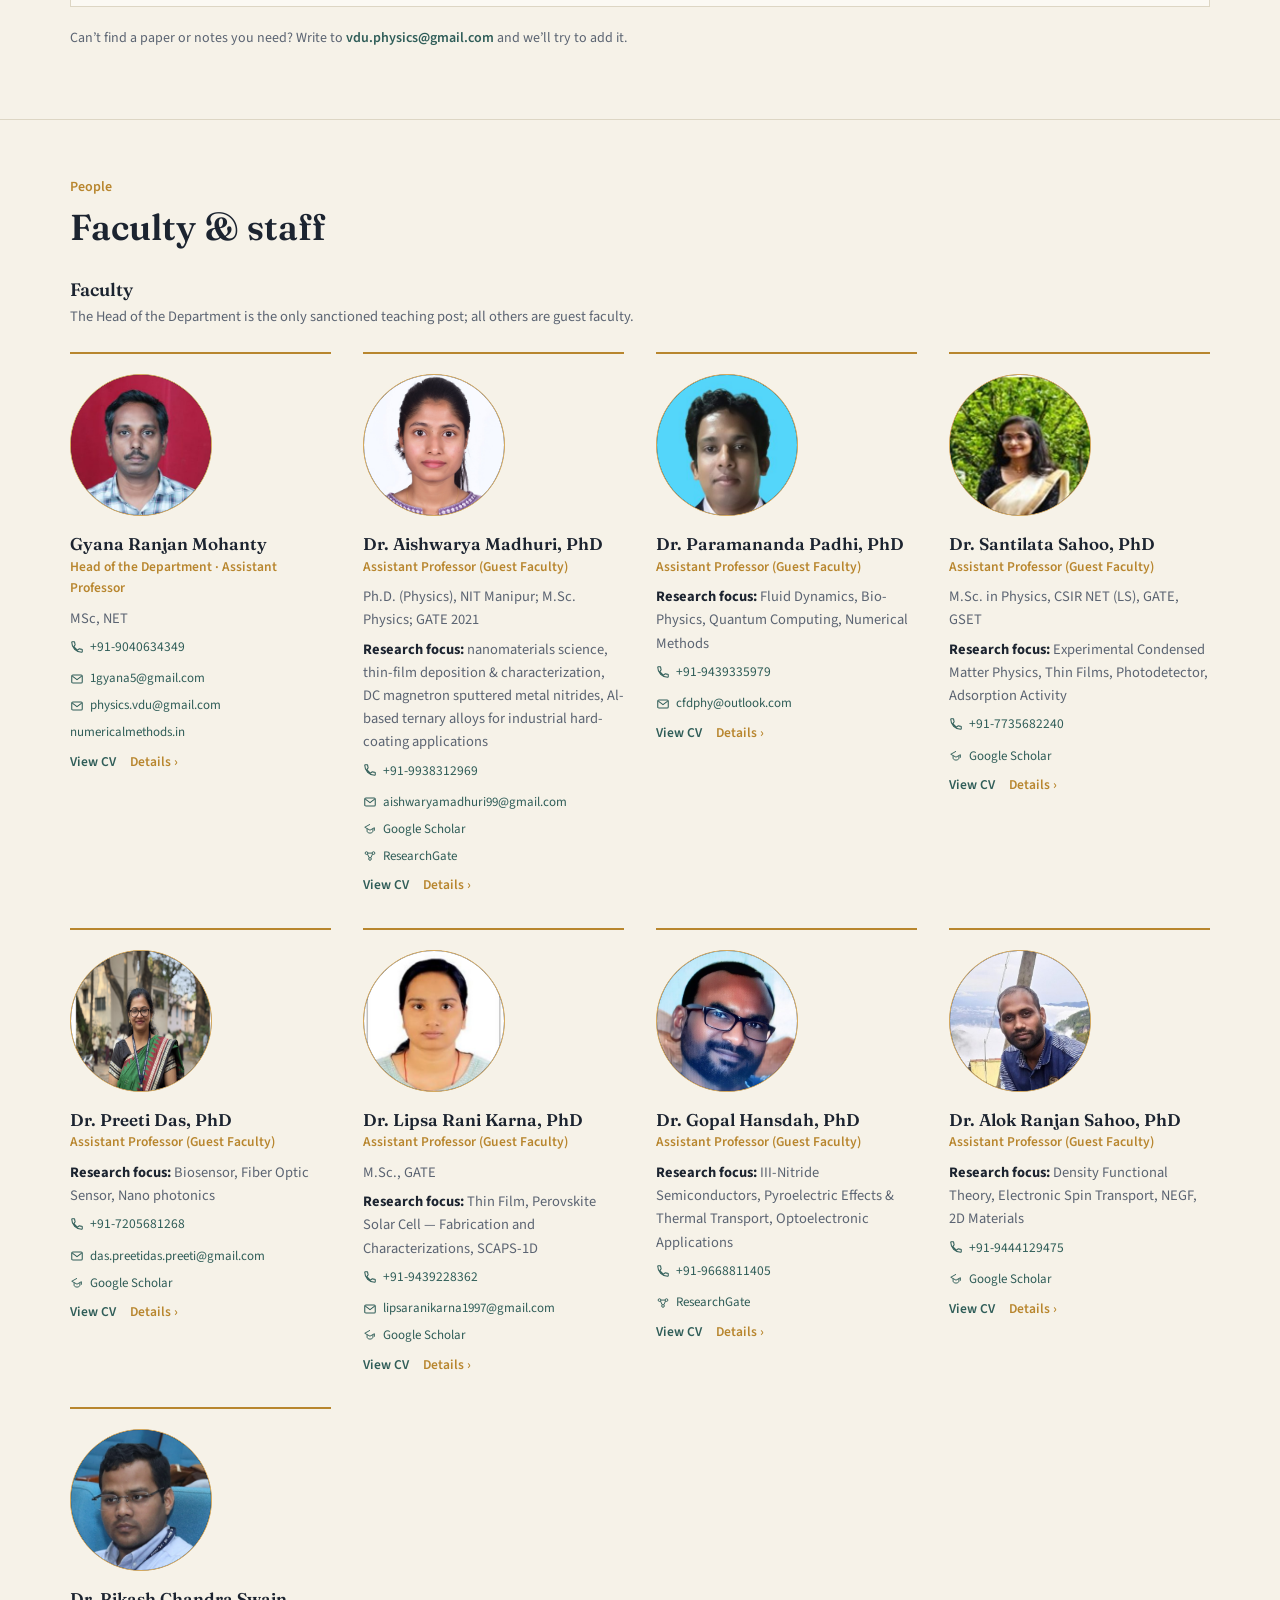
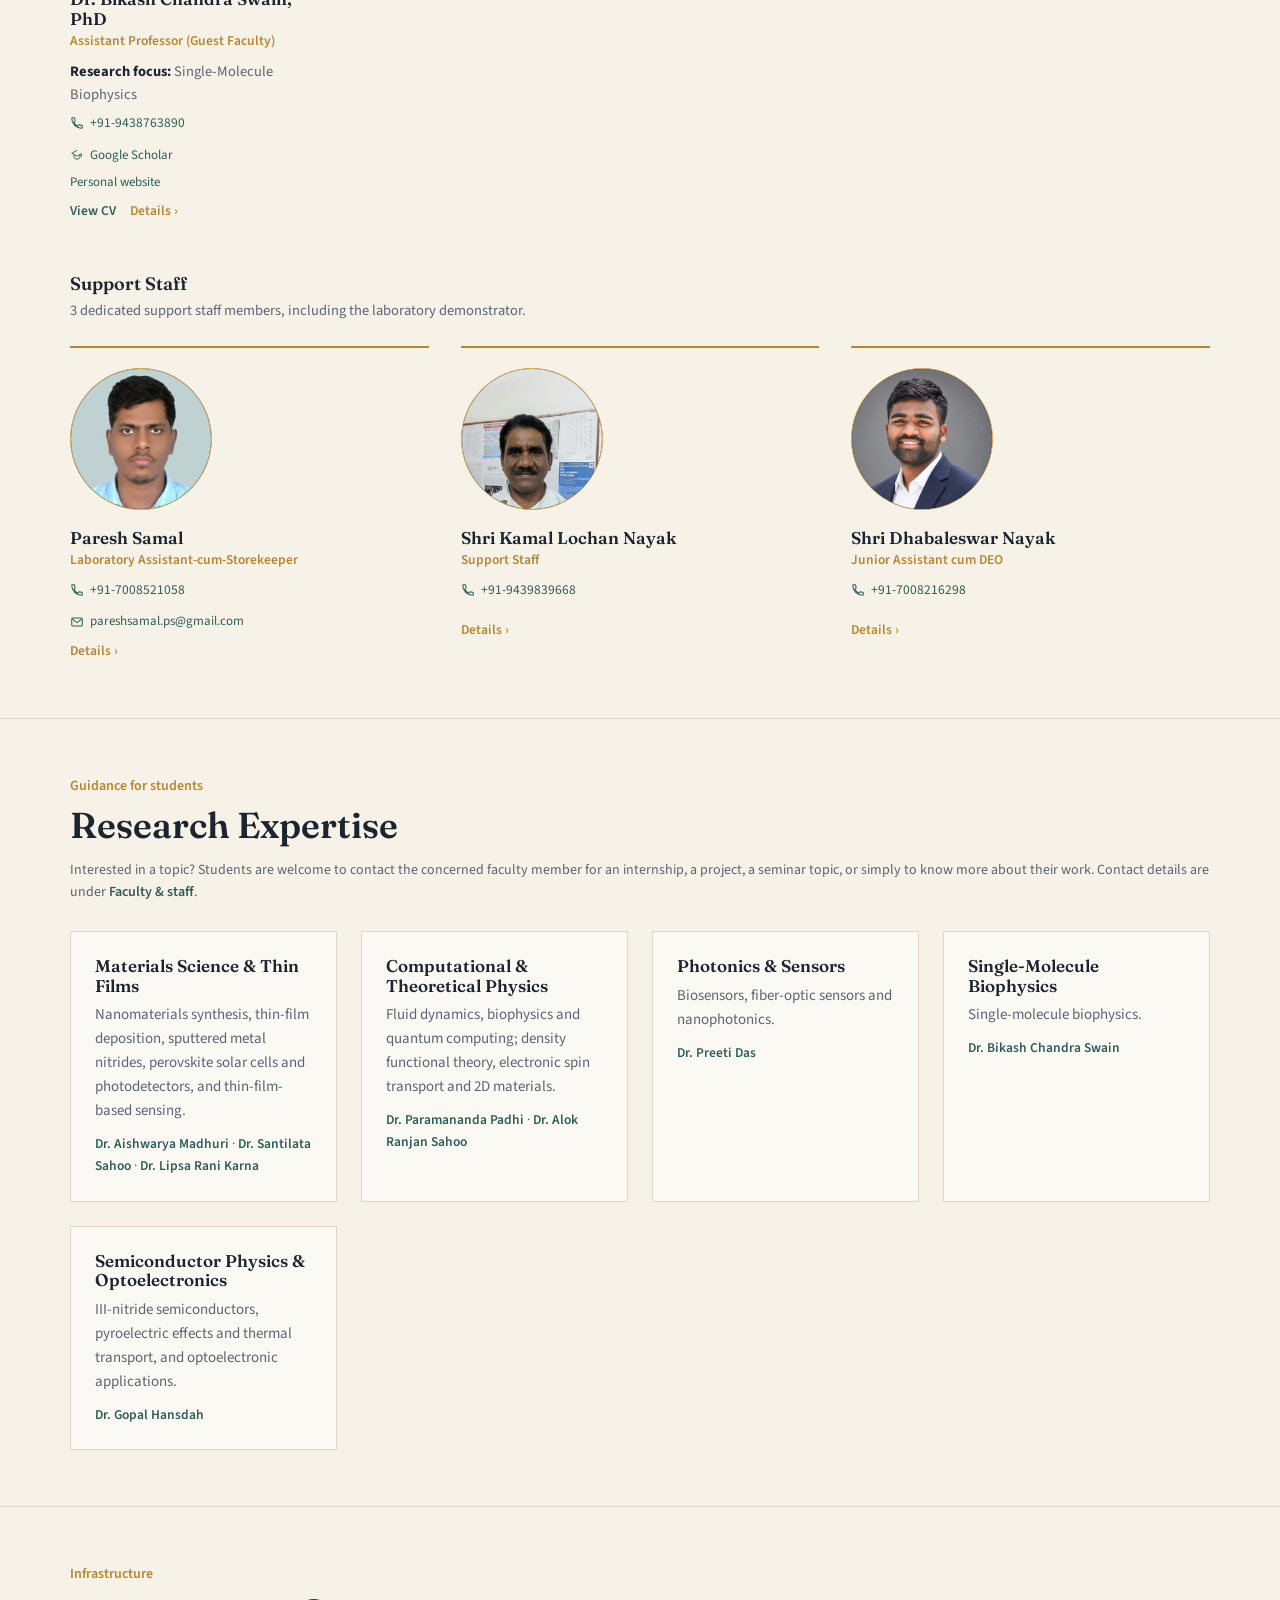
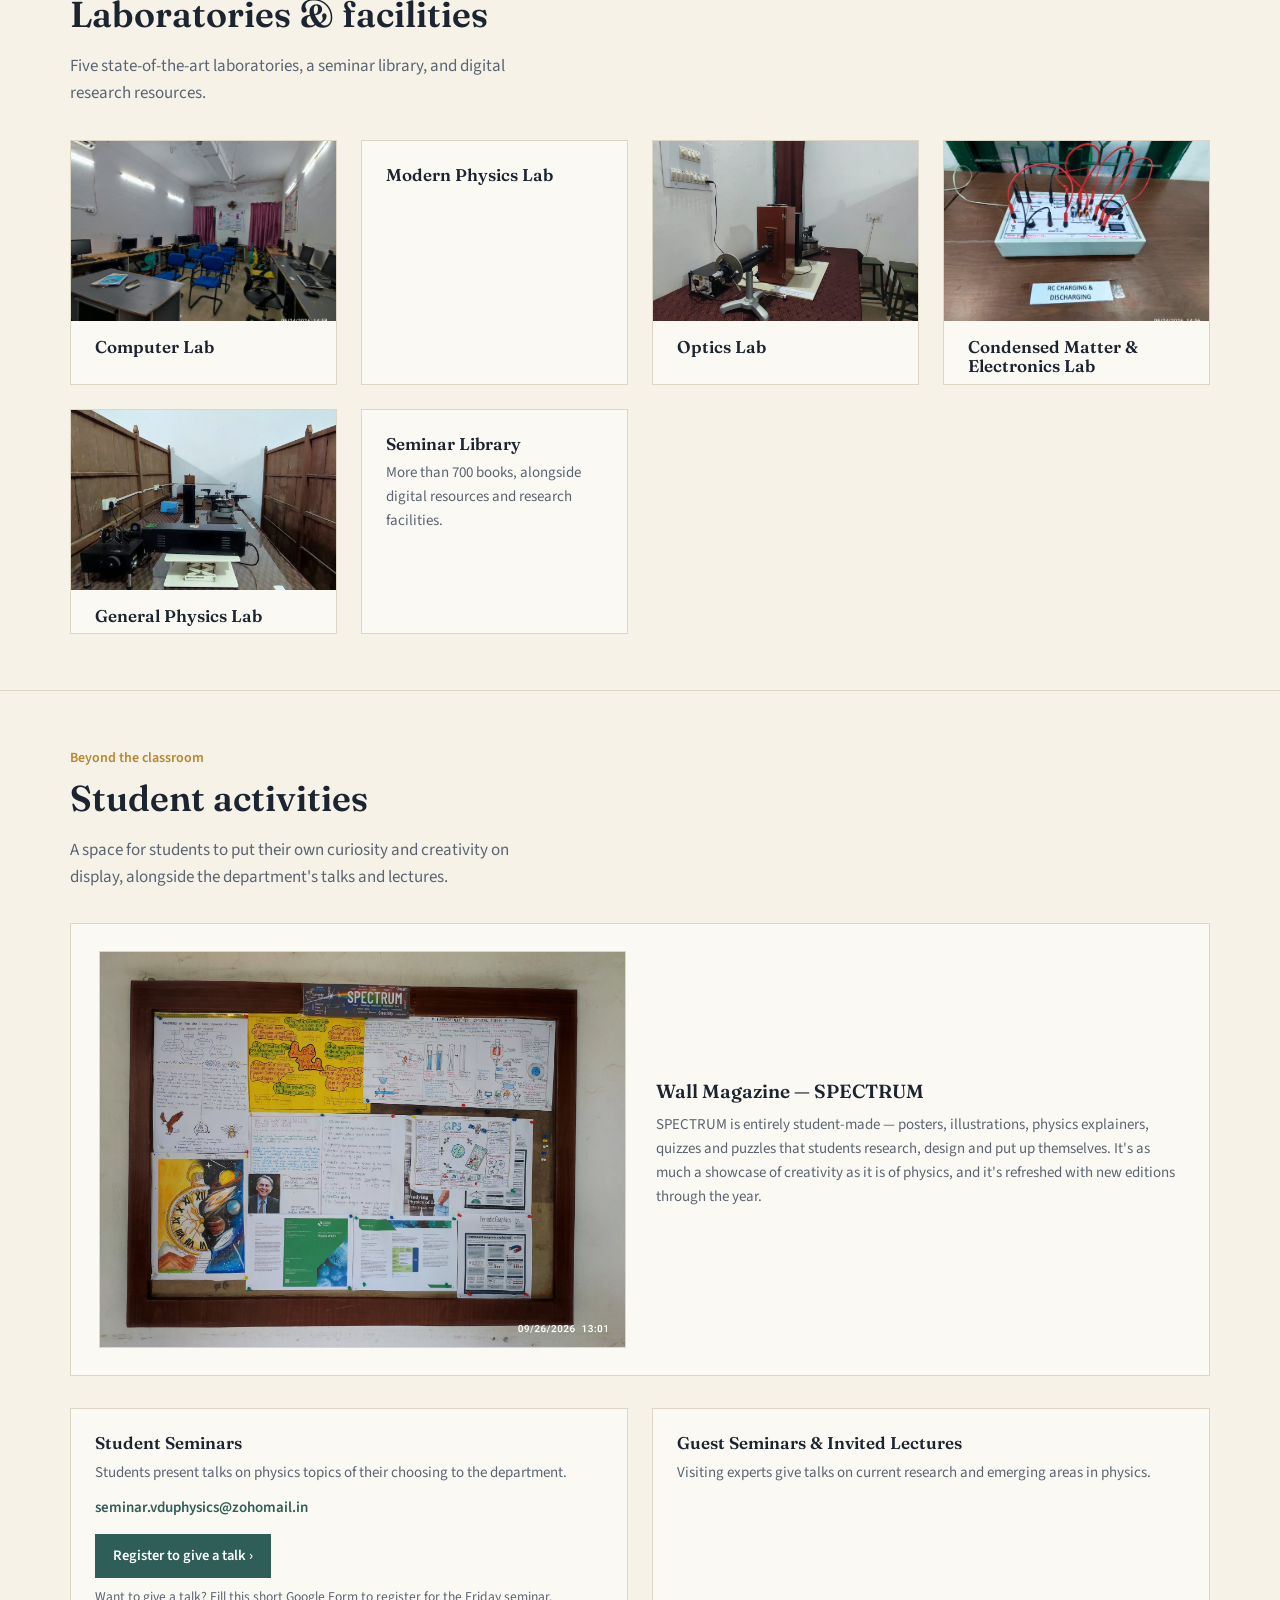
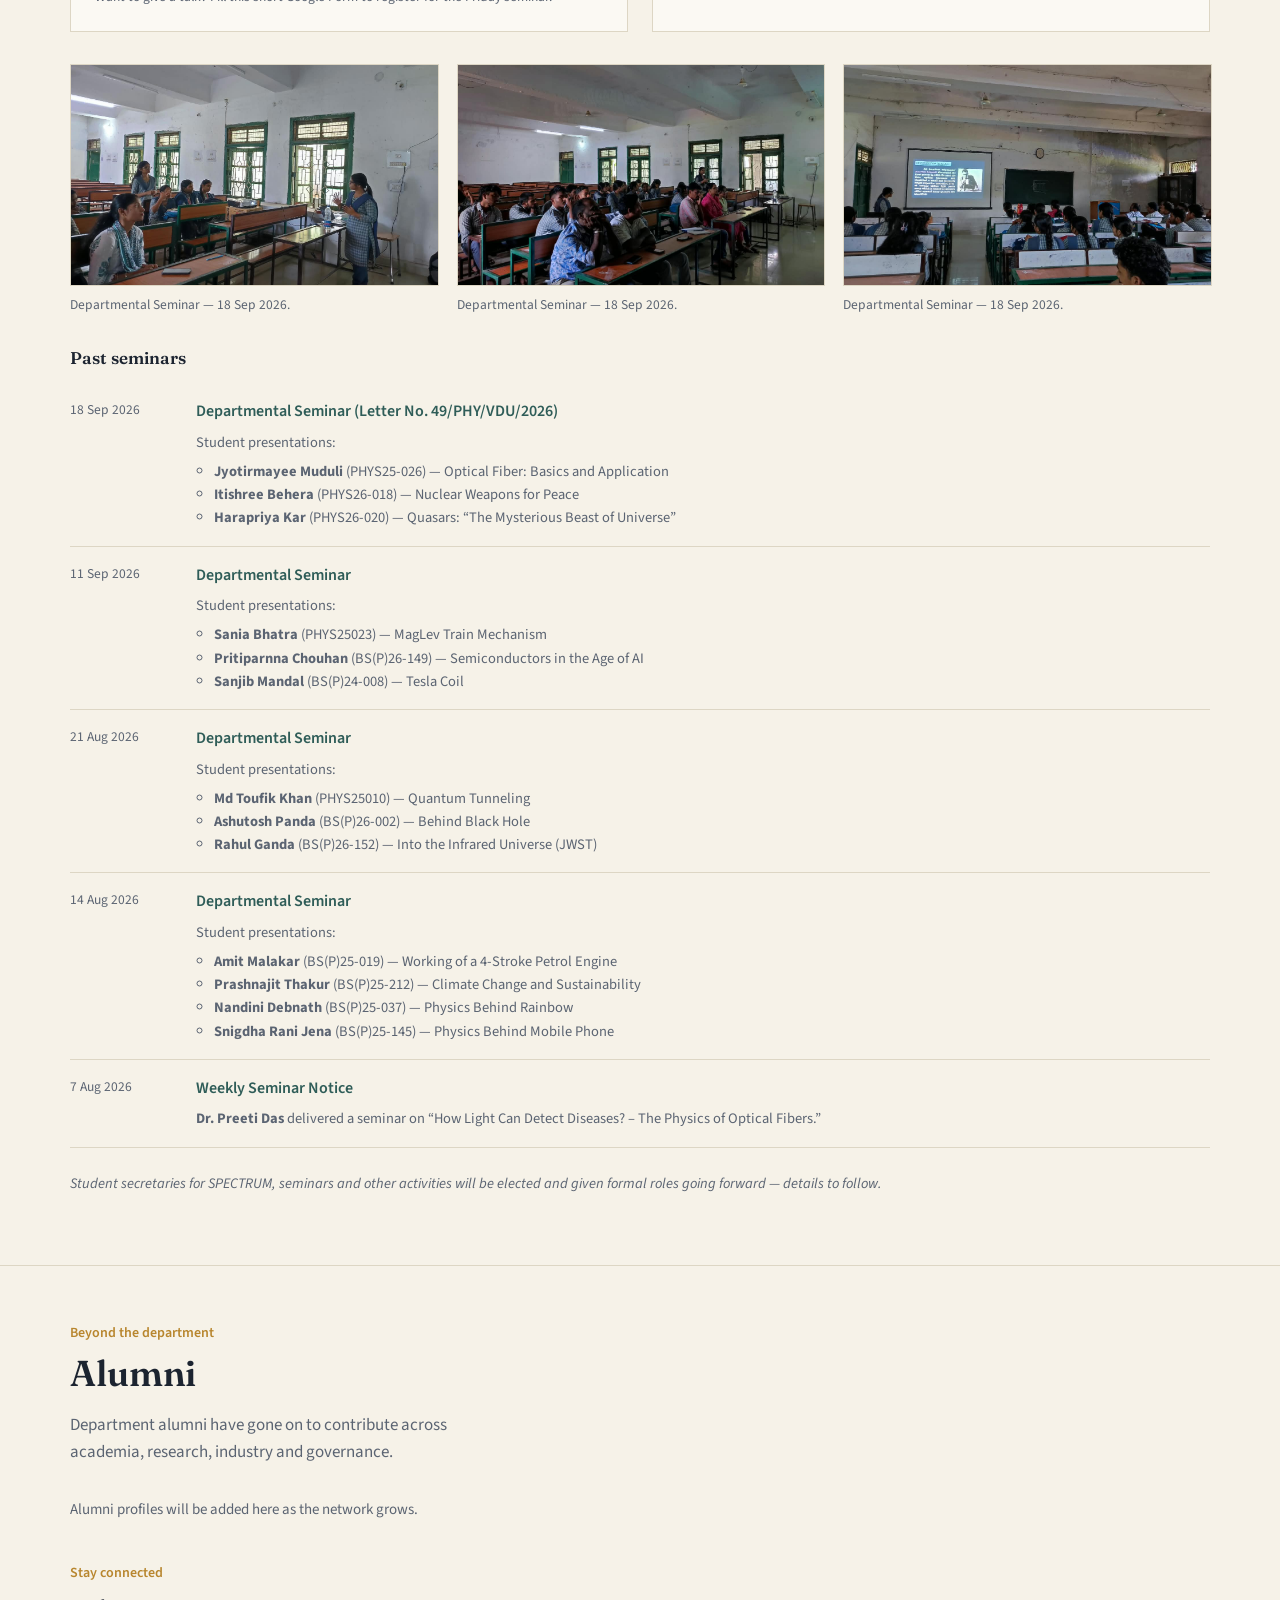
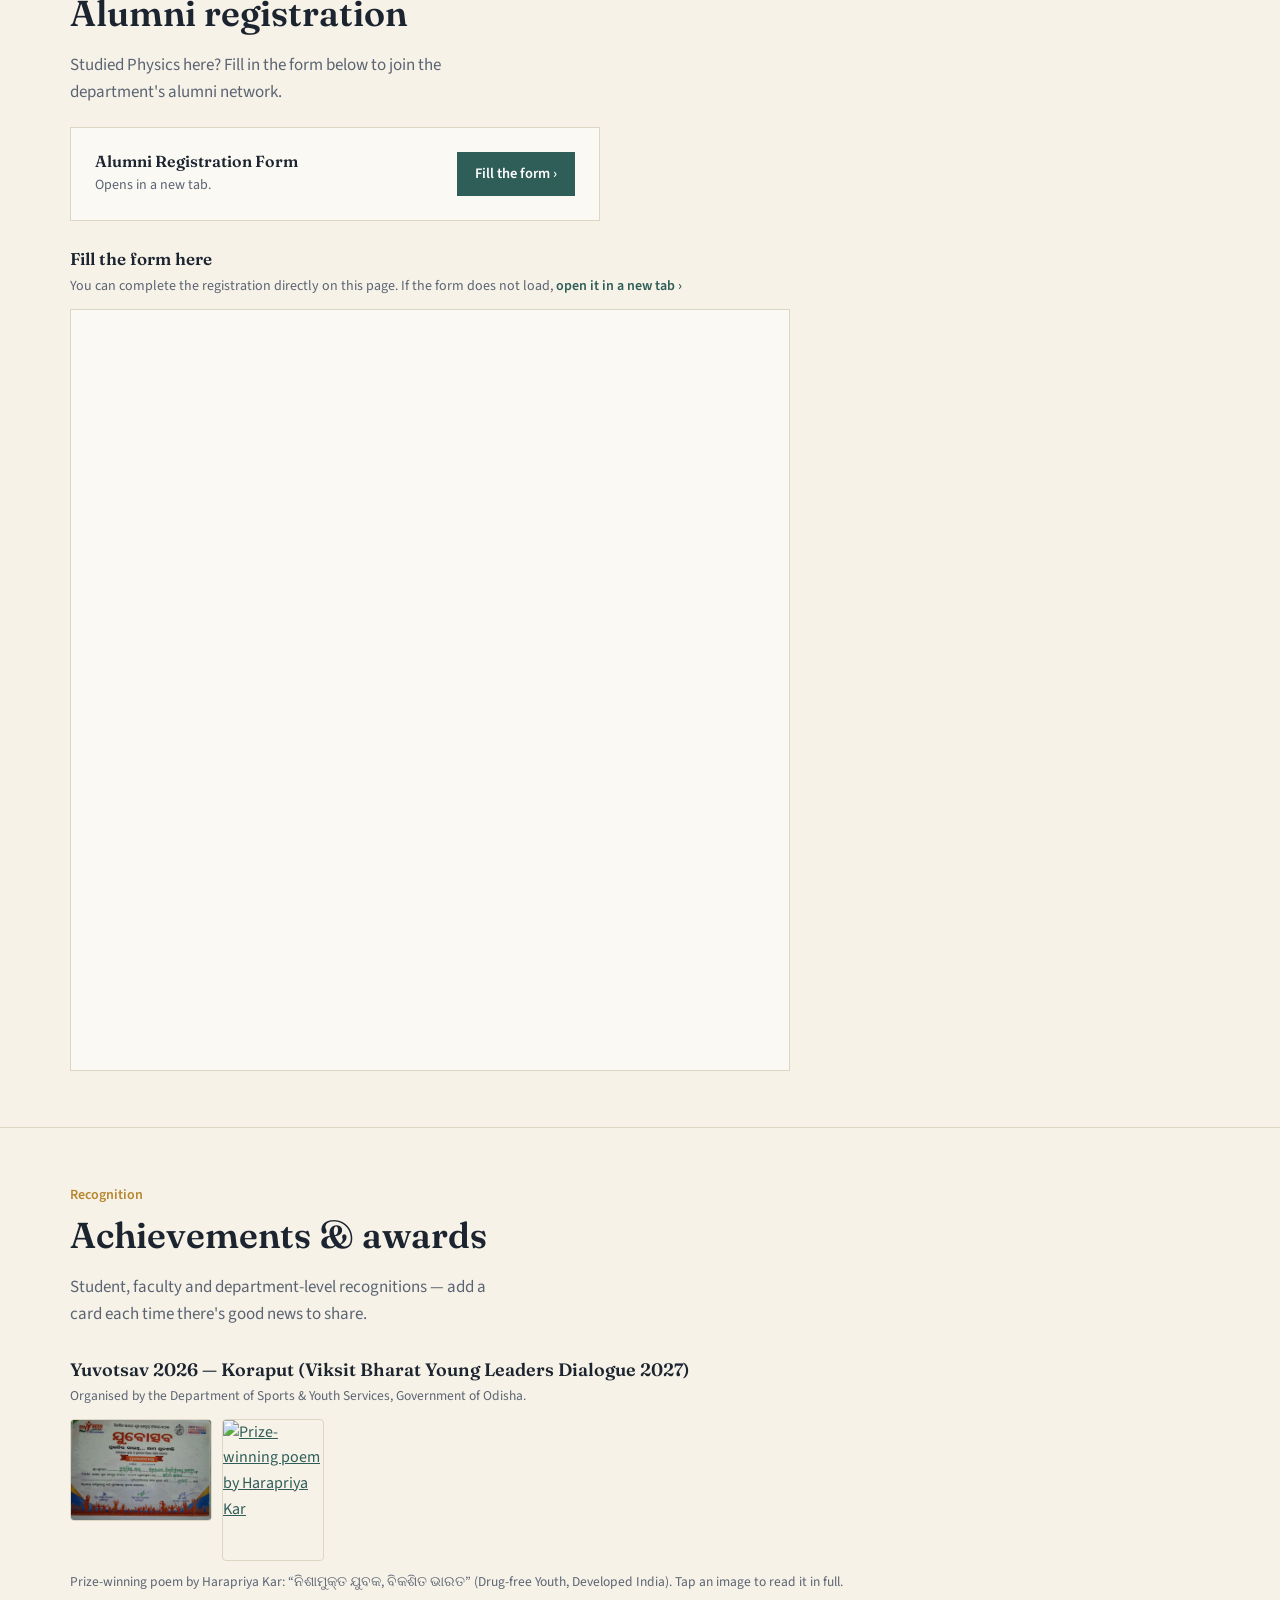
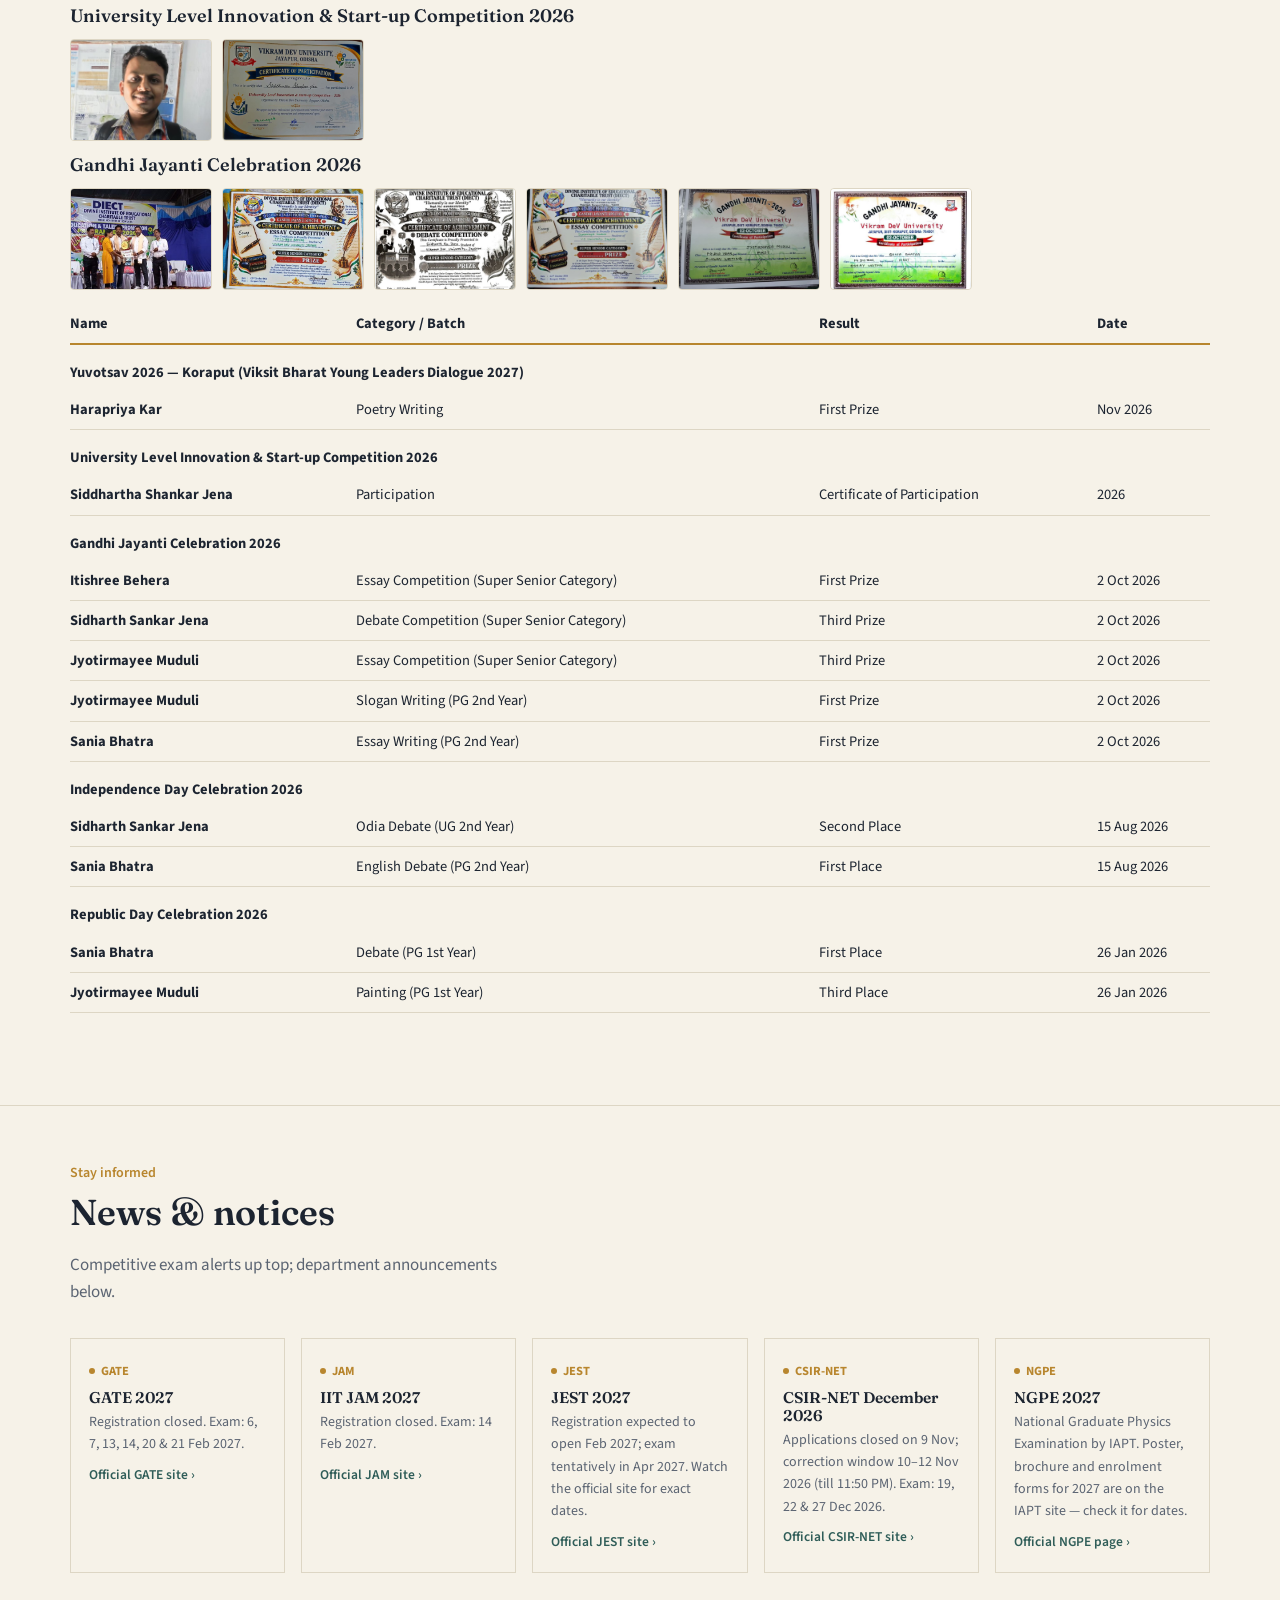
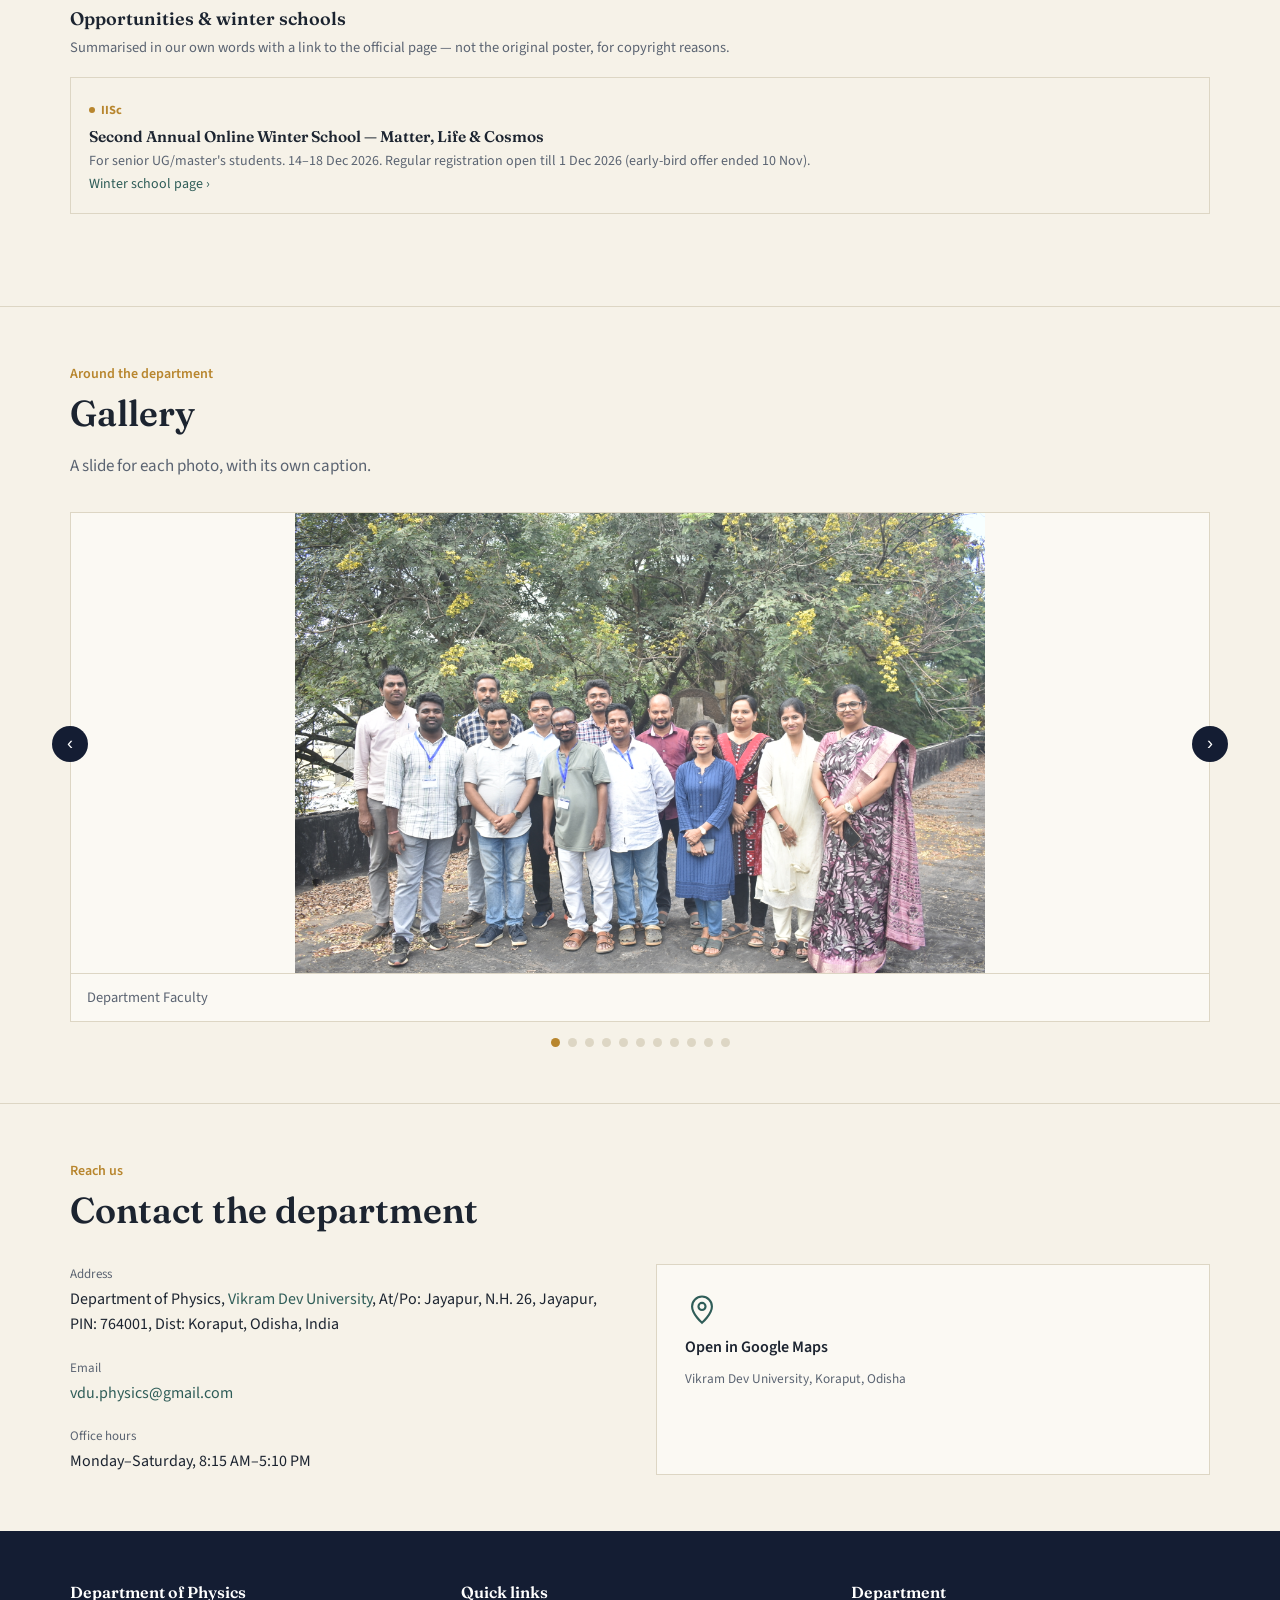
==== commit 4ac0ae06: "Add files via upload" ====
--- a/index.html
+++ b/index.html
@@ -467,7 +467,9 @@
       <p style="color:#5b6472;font-size:13.5px;margin:0 0 12px;">Organised by the Department of Sports &amp; Youth Services, Government of Odisha.</p>
       <div style="display:flex;flex-wrap:wrap;gap:10px;margin-bottom:14px;">
         <a href="assets/harapriya-yuvotsav-certificate.jpg" target="_blank" rel="noopener"><img src="assets/harapriya-yuvotsav-certificate.jpg" alt="Harapriya Kar's First Prize certificate, Poetry Writing, Yuvotsav 2026" loading="lazy" style="width:140px;height:100px;object-fit:cover;display:block;border:1px solid #ddd6c4;border-radius:4px;"></a>
-      </div>
+        <a href="assets/harapriya-prize-poem.jpg" target="_blank" rel="noopener"><img src="assets/harapriya-prize-poem.jpg" alt="Prize-winning poem by Harapriya Kar" loading="lazy" style="width:100px;height:140px;object-fit:cover;object-position:top;display:block;border:1px solid #ddd6c4;border-radius:4px;"></a>
+      </div>
+      <p style="color:#5b6472;font-size:13.5px;margin:-4px 0 14px;">Prize-winning poem by Harapriya Kar: &ldquo;ନିଶାମୁକ୍ତ ଯୁବକ, ବିକଶିତ ଭାରତ&rdquo; (Drug-free Youth, Developed India). Tap an image to read it in full.</p>
 
       <h3 style="font-size:18px;margin-bottom:12px;">University Level Innovation &amp; Start-up Competition 2026</h3>
       <div style="display:flex;flex-wrap:wrap;gap:10px;margin-bottom:14px;">
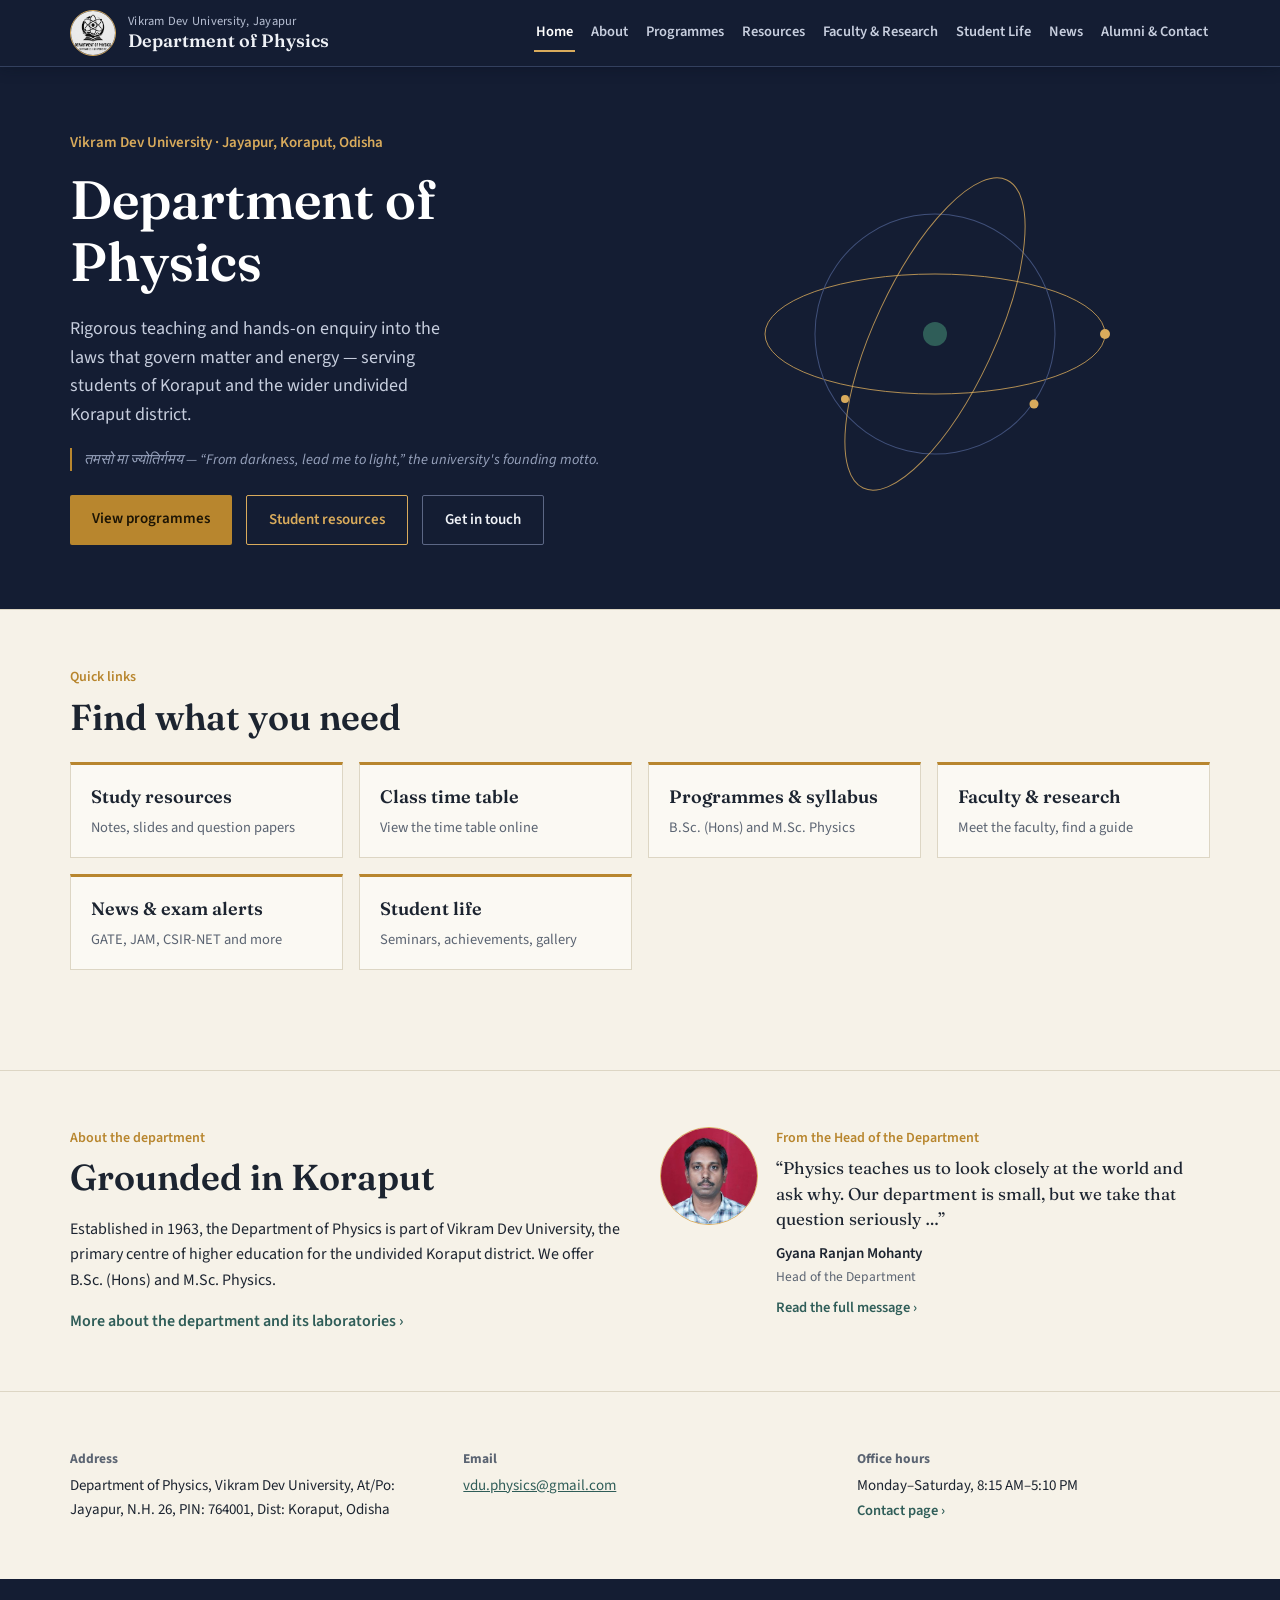
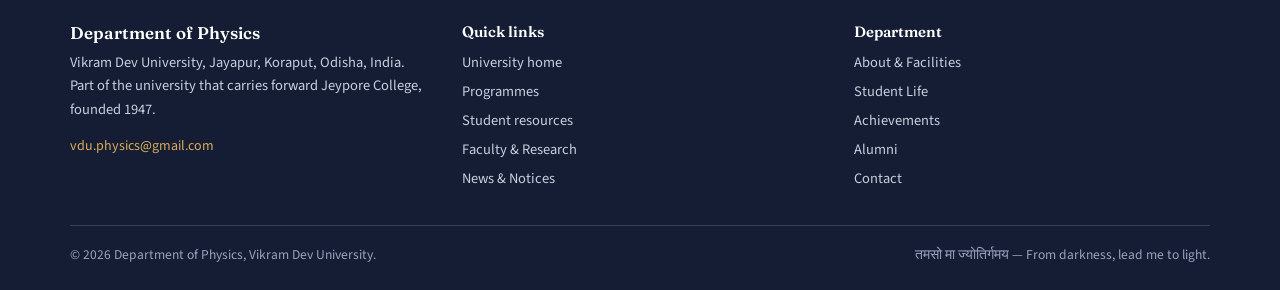
==== commit a94f0b09: "Add files via upload" ====
--- a/index.html
+++ b/index.html
@@ -9,55 +9,18 @@
 <link rel="preconnect" href="https://fonts.gstatic.com" crossorigin>
 <link rel="stylesheet" href="https://fonts.googleapis.com/css2?family=Fraunces:wght@400;500;600;700&family=Source+Sans+3:wght@400;500;600;700&display=swap">
 <link rel="stylesheet" href="styles.css">
+<script>
+/* old links such as /#resources keep working: send them to the right page */
+(function(){var m={about:'about.html',facilities:'about.html#facilities',programmes:'programmes.html',resources:'resources.html',faculty:'faculty.html',research:'faculty.html#research',activities:'student-life.html#activities',achievements:'student-life.html#achievements',gallery:'student-life.html#gallery',notices:'news.html',alumni:'alumni-contact.html#alumni',contact:'alumni-contact.html#contact'};
+var h=location.hash.replace('#','');if(m[h])location.replace(m[h]);})();
+</script>
 </head>
 <body>
-<div style="max-width:1400px;margin:0 auto;">
-
-<!-- HEADER -->
-<header class="site-header" style="background:#141d33;color:#eef1f6;border-bottom:1px solid #33405e;">
-  <div class="hdr-inner" style="max-width:1140px;margin:0 auto;padding:14px 24px;display:flex;align-items:center;justify-content:space-between;gap:20px;flex-wrap:wrap;">
-    <a href="#top" style="display:flex;align-items:center;gap:12px;text-decoration:none;color:inherit;">
-      <span style="width:44px;height:44px;border-radius:50%;border:1.5px solid #d9ab5c;background:#fbf9f3;display:flex;align-items:center;justify-content:center;overflow:hidden;flex-shrink:0;">
-        <img src="assets/logo.jpg" alt="Vikram Dev University logo" style="width:100%;height:100%;object-fit:cover;">
-      </span>
-      <span style="line-height:1.25;">
-        <span style="display:block;font-size:12.5px;letter-spacing:0.02em;color:#b8c0d4;">Vikram Dev University, Jayapur</span>
-        <span style="display:block;font-family:Fraunces,Georgia,serif;font-size:18px;font-weight:600;">Department of Physics</span>
-      </span>
-    </a>
-    <nav class="site-nav" style="display:flex;gap:20px;flex-wrap:wrap;row-gap:6px;">
-      <a href="#top" style="color:#c7cede;text-decoration:none;font-size:14.5px;font-weight:600;padding:6px 2px;border-bottom:2px solid transparent;">Home</a>
-      <a href="#about" style="color:#c7cede;text-decoration:none;font-size:14.5px;font-weight:600;padding:6px 2px;border-bottom:2px solid transparent;">About</a>
-      <a href="#programmes" style="color:#c7cede;text-decoration:none;font-size:14.5px;font-weight:600;padding:6px 2px;border-bottom:2px solid transparent;">Programmes</a>
-      <a href="#resources" style="color:#c7cede;text-decoration:none;font-size:14.5px;font-weight:600;padding:6px 2px;border-bottom:2px solid transparent;">Resources</a>
-      <a href="#faculty" style="color:#c7cede;text-decoration:none;font-size:14.5px;font-weight:600;padding:6px 2px;border-bottom:2px solid transparent;">Faculty &amp; Staff</a>
-      <a href="#research" style="color:#c7cede;text-decoration:none;font-size:14.5px;font-weight:600;padding:6px 2px;border-bottom:2px solid transparent;">Research</a>
-      <a href="#facilities" style="color:#c7cede;text-decoration:none;font-size:14.5px;font-weight:600;padding:6px 2px;border-bottom:2px solid transparent;">Facilities</a>
-      <a href="#activities" style="color:#c7cede;text-decoration:none;font-size:14.5px;font-weight:600;padding:6px 2px;border-bottom:2px solid transparent;">Activities</a>
-      <a href="#alumni" style="color:#c7cede;text-decoration:none;font-size:14.5px;font-weight:600;padding:6px 2px;border-bottom:2px solid transparent;">Alumni</a>
-      <a href="#achievements" style="color:#c7cede;text-decoration:none;font-size:14.5px;font-weight:600;padding:6px 2px;border-bottom:2px solid transparent;">Achievements</a>
-      <a href="#notices" style="color:#c7cede;text-decoration:none;font-size:14.5px;font-weight:600;padding:6px 2px;border-bottom:2px solid transparent;">News</a>
-      <a href="#contact" style="color:#c7cede;text-decoration:none;font-size:14.5px;font-weight:600;padding:6px 2px;border-bottom:2px solid transparent;">Contact</a>
-    </nav>
-  </div>
-</header>
-
-<!-- ALERT TICKER -->
-<div style="background:#2f5d58;color:#eaf3f1;overflow:hidden;position:relative;border-bottom:1px solid #33405e;">
-  <div class="ticker-inner" style="max-width:1140px;margin:0 auto;padding:9px 24px;display:flex;align-items:center;gap:14px;">
-    <span style="flex-shrink:0;font-weight:700;font-size:12.5px;letter-spacing:0.02em;background:#b8862e;color:#1c1404;padding:3px 10px;border-radius:2px;">Alerts</span>
-    <div style="overflow:hidden;flex:1;min-width:0;white-space:nowrap;">
-      <div style="display:inline-block;animation:marquee 60s linear infinite;">
-        <span style="margin-right:60px;font-size:14.5px;"><a href="#resources" style="color:#fff;text-decoration:underline;text-underline-offset:3px;">Student resources</a> — question papers, notes &amp; slides</span><span style="margin-right:60px;font-size:14.5px;"><a href="https://www.indapt.org/national-graduate-physics-examination-ngpe" target="_blank" rel="noopener" style="color:#fff;text-decoration:underline;text-underline-offset:3px;">NGPE 2027</a> — poster &amp; brochure out on the IAPT site</span><span style="margin-right:60px;font-size:14.5px;"><a href="https://physics.iisc.ac.in/events-all/schools/winter-school/" target="_blank" rel="noopener" style="color:#fff;text-decoration:underline;text-underline-offset:3px;">IISc Online Winter School</a> — 14–18 Dec 2026, register by 1 Dec</span><span style="margin-right:60px;font-size:14.5px;"><a href="#resources" style="color:#fff;text-decoration:underline;text-underline-offset:3px;">Student resources</a> — question papers, notes &amp; slides</span><span style="margin-right:60px;font-size:14.5px;"><a href="https://www.indapt.org/national-graduate-physics-examination-ngpe" target="_blank" rel="noopener" style="color:#fff;text-decoration:underline;text-underline-offset:3px;">NGPE 2027</a> — poster &amp; brochure out on the IAPT site</span><span style="margin-right:60px;font-size:14.5px;"><a href="https://physics.iisc.ac.in/events-all/schools/winter-school/" target="_blank" rel="noopener" style="color:#fff;text-decoration:underline;text-underline-offset:3px;">IISc Online Winter School</a> — 14–18 Dec 2026, register by 1 Dec</span><span style="margin-right:60px;font-size:14.5px;"><a href="#resources" style="color:#fff;text-decoration:underline;text-underline-offset:3px;">Student resources</a> — question papers, notes &amp; slides</span><span style="margin-right:60px;font-size:14.5px;"><a href="https://www.indapt.org/national-graduate-physics-examination-ngpe" target="_blank" rel="noopener" style="color:#fff;text-decoration:underline;text-underline-offset:3px;">NGPE 2027</a> — poster &amp; brochure out on the IAPT site</span><span style="margin-right:60px;font-size:14.5px;"><a href="https://physics.iisc.ac.in/events-all/schools/winter-school/" target="_blank" rel="noopener" style="color:#fff;text-decoration:underline;text-underline-offset:3px;">IISc Online Winter School</a> — 14–18 Dec 2026, register by 1 Dec</span><span style="margin-right:60px;font-size:14.5px;"><a href="#resources" style="color:#fff;text-decoration:underline;text-underline-offset:3px;">Student resources</a> — question papers, notes &amp; slides</span><span style="margin-right:60px;font-size:14.5px;"><a href="https://www.indapt.org/national-graduate-physics-examination-ngpe" target="_blank" rel="noopener" style="color:#fff;text-decoration:underline;text-underline-offset:3px;">NGPE 2027</a> — poster &amp; brochure out on the IAPT site</span><span style="margin-right:60px;font-size:14.5px;"><a href="https://physics.iisc.ac.in/events-all/schools/winter-school/" target="_blank" rel="noopener" style="color:#fff;text-decoration:underline;text-underline-offset:3px;">IISc Online Winter School</a> — 14–18 Dec 2026, register by 1 Dec</span>
-      </div>
-    </div>
-  </div>
-</div>
-
+<div id="site-header"></div>
+<script src="data.js"></script>
+<script src="layout.js"></script>
 <main id="top">
-
-  <!-- HERO -->
-  <section style="background:#141d33;padding:64px 0;">
+<section style="background:#141d33;padding:64px 0;">
     <div style="max-width:1140px;margin:0 auto;padding:0 24px;display:grid;grid-template-columns:repeat(auto-fit,minmax(280px,1fr));gap:40px;align-items:center;">
       <div>
         <div style="color:#d9ab5c;font-size:15px;margin-bottom:14px;font-weight:600;">Vikram Dev University · Jayapur, Koraput, Odisha</div>
@@ -65,9 +28,9 @@
         <p style="color:#c7cede;font-size:18px;max-width:42ch;margin:0 0 18px;">Rigorous teaching and hands-on enquiry into the laws that govern matter and energy — serving students of Koraput and the wider undivided Koraput district.</p>
         <p style="font-style:italic;color:#98a3bd;font-size:14.5px;border-left:2px solid #b8862e;padding-left:12px;margin:0 0 24px;">तमसो मा ज्योतिर्गमय — “From darkness, lead me to light,” the university's founding motto.</p>
         <div class="hero-ctas" style="display:flex;gap:14px;flex-wrap:wrap;">
-          <a href="#programmes" style="display:inline-block;padding:12px 22px;font-weight:600;font-size:15px;text-decoration:none;border-radius:2px;background:#b8862e;color:#1c1404;">View programmes</a>
-          <a href="#resources" style="display:inline-block;padding:12px 22px;font-weight:600;font-size:15px;text-decoration:none;border-radius:2px;border:1.5px solid #d9ab5c;color:#d9ab5c;">Student resources</a>
-          <a href="#contact" style="display:inline-block;padding:12px 22px;font-weight:600;font-size:15px;text-decoration:none;border-radius:2px;border:1.5px solid #5c6785;color:#eef1f6;">Get in touch</a>
+          <a href="programmes.html" style="display:inline-block;padding:12px 22px;font-weight:600;font-size:15px;text-decoration:none;border-radius:2px;background:#b8862e;color:#1c1404;">View programmes</a>
+          <a href="resources.html" style="display:inline-block;padding:12px 22px;font-weight:600;font-size:15px;text-decoration:none;border-radius:2px;border:1.5px solid #d9ab5c;color:#d9ab5c;">Student resources</a>
+          <a href="alumni-contact.html#contact" style="display:inline-block;padding:12px 22px;font-weight:600;font-size:15px;text-decoration:none;border-radius:2px;border:1.5px solid #5c6785;color:#eef1f6;">Get in touch</a>
         </div>
       </div>
       <div class="hero-art" style="width:100%;max-width:420px;margin:0 auto;">
@@ -90,585 +53,60 @@
     </div>
   </section>
 
-  <!-- ABOUT -->
-  <section id="about" style="padding:56px 0;border-top:1px solid #ddd6c4;">
+  <!-- QUICK LINKS -->
+  <section style="padding:56px 0;border-top:1px solid #ddd6c4;">
     <div style="max-width:1140px;margin:0 auto;padding:0 24px;">
-      <div style="display:grid;grid-template-columns:repeat(auto-fit,minmax(280px,1fr));gap:48px;align-items:start;">
+      <div style="max-width:56ch;margin-bottom:24px;">
+        <div style="color:#b8862e;font-weight:600;font-size:14px;margin-bottom:8px;">Quick links</div>
+        <h2 style="font-size:clamp(26px,3.4vw,36px);margin-bottom:0;">Find what you need</h2>
+      </div>
+      <div style="display:grid;grid-template-columns:repeat(auto-fit,minmax(230px,1fr));gap:16px;margin-bottom:28px;"><a href="resources.html" style="display:block;border:1px solid #ddd6c4;border-top:3px solid #b8862e;background:#fbf9f3;padding:18px 20px;text-decoration:none;color:#1c2430;"><div style="font-family:Fraunces,Georgia,serif;font-weight:600;font-size:18px;margin-bottom:4px;">Study resources</div><div style="color:#5b6472;font-size:14.5px;">Notes, slides and question papers</div></a><a href="resources.html" style="display:block;border:1px solid #ddd6c4;border-top:3px solid #b8862e;background:#fbf9f3;padding:18px 20px;text-decoration:none;color:#1c2430;"><div style="font-family:Fraunces,Georgia,serif;font-weight:600;font-size:18px;margin-bottom:4px;">Class time table</div><div style="color:#5b6472;font-size:14.5px;">View the time table online</div></a><a href="programmes.html" style="display:block;border:1px solid #ddd6c4;border-top:3px solid #b8862e;background:#fbf9f3;padding:18px 20px;text-decoration:none;color:#1c2430;"><div style="font-family:Fraunces,Georgia,serif;font-weight:600;font-size:18px;margin-bottom:4px;">Programmes &amp; syllabus</div><div style="color:#5b6472;font-size:14.5px;">B.Sc. (Hons) and M.Sc. Physics</div></a><a href="faculty.html" style="display:block;border:1px solid #ddd6c4;border-top:3px solid #b8862e;background:#fbf9f3;padding:18px 20px;text-decoration:none;color:#1c2430;"><div style="font-family:Fraunces,Georgia,serif;font-weight:600;font-size:18px;margin-bottom:4px;">Faculty &amp; research</div><div style="color:#5b6472;font-size:14.5px;">Meet the faculty, find a guide</div></a><a href="news.html" style="display:block;border:1px solid #ddd6c4;border-top:3px solid #b8862e;background:#fbf9f3;padding:18px 20px;text-decoration:none;color:#1c2430;"><div style="font-family:Fraunces,Georgia,serif;font-weight:600;font-size:18px;margin-bottom:4px;">News &amp; exam alerts</div><div style="color:#5b6472;font-size:14.5px;">GATE, JAM, CSIR-NET and more</div></a><a href="student-life.html" style="display:block;border:1px solid #ddd6c4;border-top:3px solid #b8862e;background:#fbf9f3;padding:18px 20px;text-decoration:none;color:#1c2430;"><div style="font-family:Fraunces,Georgia,serif;font-weight:600;font-size:18px;margin-bottom:4px;">Student life</div><div style="color:#5b6472;font-size:14.5px;">Seminars, achievements, gallery</div></a></div>
+      <div style="display:grid;gap:16px;">
+        <div id="homeSeminar"></div>
+        <div id="homeHighlight"></div>
+      </div>
+    </div>
+  </section>
+
+  <!-- ABOUT + HEAD OF DEPARTMENT (short) -->
+  <section style="padding:56px 0;border-top:1px solid #ddd6c4;">
+    <div style="max-width:1140px;margin:0 auto;padding:0 24px;">
+      <div style="display:grid;grid-template-columns:repeat(auto-fit,minmax(280px,1fr));gap:40px;align-items:start;">
         <div>
-          <div style="max-width:56ch;margin-bottom:24px;">
-            <div style="color:#b8862e;font-weight:600;font-size:14px;margin-bottom:8px;">About the department</div>
-            <h2 style="font-size:clamp(26px,3.4vw,36px);">Grounded in Koraput, built for research</h2>
+          <div style="color:#b8862e;font-weight:600;font-size:14px;margin-bottom:8px;">About the department</div>
+          <h2 style="font-size:clamp(26px,3.4vw,36px);">Grounded in Koraput</h2>
+          <p>Established in 1963, the Department of Physics is part of Vikram Dev University, the primary centre of higher education for the undivided Koraput district. We offer B.Sc. (Hons) and M.Sc. Physics.</p>
+          <p style="margin-bottom:0;"><a href="about.html" style="color:#2f5d58;font-weight:600;text-decoration:none;">More about the department and its laboratories &#8250;</a></p>
+        </div>
+        <div style="display:flex;gap:18px;align-items:flex-start;">
+          <img src="assets/hod.jpg" alt="Gyana Ranjan Mohanty" style="width:96px;height:96px;border-radius:50%;object-fit:cover;object-position:top;border:1.5px solid #d9ab5c;flex-shrink:0;">
+          <div>
+            <div style="color:#b8862e;font-weight:600;font-size:14px;margin-bottom:6px;">From the Head of the Department</div>
+            <blockquote style="margin:0 0 10px;font-family:Fraunces,Georgia,serif;font-size:17px;line-height:1.5;">&ldquo;Physics teaches us to look closely at the world and ask why. Our department is small, but we take that question seriously &hellip;&rdquo;</blockquote>
+            <div style="font-weight:600;font-size:15px;">Gyana Ranjan Mohanty</div>
+            <div style="color:#5b6472;font-size:13.5px;margin-bottom:8px;">Head of the Department</div>
+            <a href="about.html" style="color:#2f5d58;font-weight:600;font-size:14.5px;text-decoration:none;">Read the full message &#8250;</a>
           </div>
-          <p>Established in 1963, the Department of Physics has grown from its beginnings as part of Vikram Deb College — founded in 1947 — into a premier department of Vikram Dev University, the primary centre of higher education for the undivided Koraput district.</p>
-          <p>Situated in Koraput, a tribal-dominated district, the department is committed to widening access to physics education and research for underrepresented groups, and to contributing to the region's development.</p>
-        </div>
-        <dl style="background:#fbf9f3;border:1px solid #ddd6c4;padding:26px 28px;margin:0;">
-          <dt style="font-size:13px;color:#5b6472;margin-top:0;">Department established</dt>
-          <dd style="margin:2px 0 0;font-family:Fraunces,Georgia,serif;font-size:18px;font-weight:600;">1963</dd>
-          <dt style="font-size:13px;color:#5b6472;margin-top:16px;">UG programme (B.Sc. Hons) launched</dt>
-          <dd style="margin:2px 0 0;font-family:Fraunces,Georgia,serif;font-size:18px;font-weight:600;">1963 — intake 64</dd>
-          <dt style="font-size:13px;color:#5b6472;margin-top:16px;">PG programme (M.Sc.) launched</dt>
-          <dd style="margin:2px 0 0;font-family:Fraunces,Georgia,serif;font-size:18px;font-weight:600;">2017 — intake 24</dd>
-          <dt style="font-size:13px;color:#5b6472;margin-top:16px;">Teaching faculty</dt>
-          <dd style="margin:2px 0 0;font-family:Fraunces,Georgia,serif;font-size:18px;font-weight:600;">9</dd>
-          <dt style="font-size:13px;color:#5b6472;margin-top:16px;">Support staff</dt>
-          <dd style="margin:2px 0 0;font-family:Fraunces,Georgia,serif;font-size:18px;font-weight:600;">3</dd>
-          <dt style="font-size:13px;color:#5b6472;margin-top:16px;">Laboratories</dt>
-          <dd style="margin:2px 0 0;font-family:Fraunces,Georgia,serif;font-size:18px;font-weight:600;">5</dd>
-        </dl>
-      </div>
-
-      <div style="display:grid;grid-template-columns:repeat(auto-fit,minmax(260px,1fr));gap:24px;margin-top:36px;">
-        <div style="border-left:2px solid #b8862e;padding-left:20px;">
-          <h3 style="font-size:15px;margin-bottom:8px;">Vision</h3>
-          <p style="color:#5b6472;font-size:15px;margin-bottom:0;">Empowering students from diverse backgrounds, especially from tribal and rural areas, to become leaders in physics education, research and innovation, fostering inclusive growth and societal transformation.</p>
-        </div>
-        <div style="border-left:2px solid #b8862e;padding-left:20px;">
-          <h3 style="font-size:15px;margin-bottom:8px;">Mission</h3>
-          <p style="color:#5b6472;font-size:15px;margin-bottom:0;">To provide quality physics education that cultivates critical thinking, creativity and problem-solving — by fostering an inclusive learning environment, promoting research and innovation, building collaborations with institutions and industry, addressing societal needs through physics applications, and strengthening faculty expertise and student employability.</p>
-        </div>
-      </div>
-
-      <div style="display:grid;grid-template-columns:repeat(auto-fit,minmax(260px,1fr));gap:24px;margin-top:24px;">
-        <div style="border-left:2px solid #b8862e;padding-left:20px;">
-          <h3 style="font-size:15px;margin-bottom:8px;">Curriculum</h3>
-          <p style="color:#5b6472;font-size:15px;margin-bottom:0;">Aligned with the National Education Policy (NEP) 2020, the curriculum emphasises interdisciplinary learning, research and skill development; implementation began in the 2024–25 academic session.</p>
-        </div>
-        <div style="border-left:2px solid #b8862e;padding-left:20px;">
-          <h3 style="font-size:15px;margin-bottom:8px;">Academic activities</h3>
-          <p style="color:#5b6472;font-size:15px;margin-bottom:0;">The department regularly arranges seminars, invited lectures by visiting experts, and student presentations and discussions — enhancing learning, fostering research, and encouraging intellectual exchange.</p>
-        </div>
-      </div>
-
-      <div style="max-width:56ch;margin-top:40px;margin-bottom:20px;">
-        <div style="color:#b8862e;font-weight:600;font-size:14px;margin-bottom:8px;">From the department</div>
-        <h2 style="font-size:clamp(26px,3.4vw,36px);">A note from the Head of the Department</h2>
-      </div>
-      <div class="hod-card" style="display:grid;grid-template-columns:150px minmax(0,1fr);gap:32px;align-items:start;background:#fbf9f3;border:1px solid #ddd6c4;padding:32px;">
-        <div style="width:150px;height:150px;border-radius:50%;border:1.5px solid #b8862e;overflow:hidden;flex-shrink:0;">
-          <img src="assets/hod.jpg" alt="Gyana Ranjan Mohanty" style="width:100%;height:100%;object-fit:cover;object-position:top;">
-        </div>
-        <div>
-          <blockquote style="margin:0 0 14px;font-family:Fraunces,Georgia,serif;font-size:19px;font-style:italic;color:#1c2430;">“Physics teaches us to look closely at the world and ask why. Our department is small, but we take that question seriously — in the classroom, in the lab, and in the questions our students bring to us. Whether you're just starting out or already curious about where physics can take you, you'll find a place here that takes your questions as seriously as you do.”</blockquote>
-          <div style="font-weight:600;">Gyana Ranjan Mohanty</div>
-          <div style="color:#5b6472;font-size:14.5px;">Head of the Department · Assistant Professor · MSc, NET</div>
-          <p style="font-size:13.5px;color:#5b6472;margin:10px 0 2px;"><a href="tel:+919040634349" style="color:#2f5d58;text-decoration:none;">+91-9040634349</a></p>
-          <p style="font-size:13.5px;color:#5b6472;margin:0;"><a href="mailto:1gyana5@gmail.com" style="color:#2f5d58;text-decoration:none;">1gyana5@gmail.com</a> · <a href="mailto:physics.vdu@gmail.com" style="color:#2f5d58;text-decoration:none;">physics.vdu@gmail.com</a></p>
         </div>
       </div>
     </div>
   </section>
 
-  <!-- PROGRAMMES -->
-  <section id="programmes" style="padding:56px 0;border-top:1px solid #ddd6c4;">
+  <!-- CONTACT STRIP -->
+  <section style="padding:56px 0;border-top:1px solid #ddd6c4;">
     <div style="max-width:1140px;margin:0 auto;padding:0 24px;">
-      <div style="max-width:56ch;margin-bottom:32px;">
-        <div style="color:#b8862e;font-weight:600;font-size:14px;margin-bottom:8px;">Study here</div>
-        <h2 style="font-size:clamp(26px,3.4vw,36px);">Programmes &amp; syllabus</h2>
-        <p style="color:#5b6472;font-size:17px;">Current UGC-approved course offerings, with a link to each one's official syllabus.</p>
-      </div>
-      <div style="overflow-x:auto;">
-        <table class="prog-table" style="border-collapse:collapse;width:100%;min-width:560px;">
-          <thead>
-            <tr><th style="text-align:left;padding:14px 16px;color:#5b6472;font-weight:600;font-size:13.5px;border-bottom:1.5px solid #1c2430;">Programme</th><th style="text-align:left;padding:14px 16px;color:#5b6472;font-weight:600;font-size:13.5px;border-bottom:1.5px solid #1c2430;">Level</th><th style="text-align:left;padding:14px 16px;color:#5b6472;font-weight:600;font-size:13.5px;border-bottom:1.5px solid #1c2430;">Since</th><th style="text-align:left;padding:14px 16px;color:#5b6472;font-weight:600;font-size:13.5px;border-bottom:1.5px solid #1c2430;">Intake</th><th style="text-align:left;padding:14px 16px;color:#5b6472;font-weight:600;font-size:13.5px;border-bottom:1.5px solid #1c2430;">Curriculum</th><th style="text-align:left;padding:14px 16px;color:#5b6472;font-weight:600;font-size:13.5px;border-bottom:1.5px solid #1c2430;">Syllabus</th></tr>
-          </thead>
-          <tbody>
-            <tr><td data-label="Programme" style="padding:14px 16px;border-bottom:1px solid #ddd6c4;font-weight:600;">B.Sc. Physics (Honours)</td><td data-label="Level" style="padding:14px 16px;border-bottom:1px solid #ddd6c4;">UG</td><td data-label="Since" style="padding:14px 16px;border-bottom:1px solid #ddd6c4;">1963</td><td data-label="Intake" style="padding:14px 16px;border-bottom:1px solid #ddd6c4;">64</td><td data-label="Curriculum" style="padding:14px 16px;border-bottom:1px solid #ddd6c4;color:#5b6472;">NEP 2020</td><td data-label="Syllabus" style="padding:14px 16px;border-bottom:1px solid #ddd6c4;"><a href="https://vikramdevuniversity.ac.in/API/writable/uploads/20250428/1745819395_13961830b3d6dac1b958.pdf" target="_blank" rel="noopener" style="color:#2f5d58;text-decoration:none;font-weight:600;">View syllabus ›</a></td></tr>
-            <tr><td data-label="Programme" style="padding:14px 16px;border-bottom:1px solid #ddd6c4;font-weight:600;">M.Sc. Physics</td><td data-label="Level" style="padding:14px 16px;border-bottom:1px solid #ddd6c4;">PG</td><td data-label="Since" style="padding:14px 16px;border-bottom:1px solid #ddd6c4;">2017</td><td data-label="Intake" style="padding:14px 16px;border-bottom:1px solid #ddd6c4;">24</td><td data-label="Curriculum" style="padding:14px 16px;border-bottom:1px solid #ddd6c4;color:#5b6472;">NEP 2020</td><td data-label="Syllabus" style="padding:14px 16px;border-bottom:1px solid #ddd6c4;"><a href="https://vikramdevuniversity.ac.in/#/masterPage/131" target="_blank" rel="noopener" style="color:#2f5d58;text-decoration:none;font-weight:600;">View syllabus ›</a></td></tr>
-          </tbody>
-        </table>
-      </div>
-      <p style="margin-top:14px;font-size:13px;color:#5b6472;">Official syllabi are maintained on the university website — the links above just point to them.</p>
-    </div>
-  </section>
-
-  <!-- RESOURCES -->
-  <section id="resources" style="padding:56px 0;border-top:1px solid #ddd6c4;">
-    <div style="max-width:1140px;margin:0 auto;padding:0 24px;">
-      <div style="max-width:60ch;margin-bottom:28px;">
-        <div style="color:#b8862e;font-weight:600;font-size:14px;margin-bottom:8px;">For students</div>
-        <h2 style="font-size:clamp(26px,3.4vw,36px);">Study resources</h2>
-        <p style="color:#5b6472;font-size:17px;margin:0;">Previous year question papers, lecture notes, slides and more — free to download. The newest uploads are listed first and marked “New”.</p>
-      </div>
-
-      <div style="display:flex;flex-direction:column;gap:14px;margin-bottom:20px;">
-        <input type="search" placeholder="Search by subject, semester or year…" aria-label="Search study resources" id="resQuery" style="width:100%;max-width:520px;box-sizing:border-box;padding:12px 14px;font:inherit;font-size:15.5px;border:1.5px solid #ddd6c4;background:#fbf9f3;color:#1c2430;border-radius:2px;">
-        <div style="display:flex;flex-wrap:wrap;gap:8px;">
-          <div id="resTypeChips" style="display:contents"></div>
-        </div>
-        <div style="display:flex;flex-wrap:wrap;gap:8px;align-items:center;">
-          <span style="color:#5b6472;font-size:13.5px;margin-right:4px;">Programme:</span>
-          <div id="resProgChips" style="display:contents"></div>
-        </div>
-      </div>
-
-      <p id="resCount" style="color:#5b6472;font-size:14px;margin:0 0 14px;"></p>
-
-      <div id="resRows" style="display:contents"></div>
-
-      <div id="resEmpty" hidden>
-        <div style="border:1px dashed #b9b19b;padding:28px;color:#5b6472;font-size:15.5px;">Nothing matches your search yet. Try another keyword or choose “All”.</div>
-      </div>
-
-      <p style="margin-top:20px;color:#5b6472;font-size:14px;">Can’t find a paper or notes you need? Write to <a href="mailto:vdu.physics@gmail.com" style="color:#2f5d58;font-weight:600;text-decoration:none;">vdu.physics@gmail.com</a> and we’ll try to add it.</p>
-    </div>
-  </section>
-
-  <!-- FACULTY -->
-  <section id="faculty" style="padding:56px 0;border-top:1px solid #ddd6c4;">
-    <div style="max-width:1140px;margin:0 auto;padding:0 24px;">
-      <div style="max-width:56ch;margin-bottom:32px;">
-        <div style="color:#b8862e;font-weight:600;font-size:14px;margin-bottom:8px;">People</div>
-        <h2 style="font-size:clamp(26px,3.4vw,36px);">Faculty &amp; staff</h2>
-      </div>
-
-      <div style="margin-bottom:52px;">
-        <h3 style="font-size:18px;margin-bottom:4px;">Faculty</h3>
-        <p style="color:#5b6472;font-size:14.5px;margin:0 0 24px;">The Head of the Department is the only sanctioned teaching post; all others are guest faculty.</p>
-        <div style="display:grid;grid-template-columns:repeat(auto-fit,minmax(240px,1fr));gap:32px;">
-          <div id="facultyGrid" style="display:contents"></div>
-        </div>
-      </div>
-
-      <div>
-        <h3 style="font-size:18px;margin-bottom:4px;">Support Staff</h3>
-        <p style="color:#5b6472;font-size:14.5px;margin:0 0 24px;">3 dedicated support staff members, including the laboratory demonstrator.</p>
-        <div style="display:grid;grid-template-columns:repeat(auto-fit,minmax(240px,1fr));gap:32px;">
-          <div id="supportGrid" style="display:contents"></div>
-        </div>
+      <div style="display:grid;grid-template-columns:repeat(auto-fit,minmax(240px,1fr));gap:24px 40px;align-items:start;">
+        <div><div style="font-weight:700;font-size:13.5px;color:#5b6472;margin-bottom:4px;">Address</div><div style="font-size:15px;">Department of Physics, Vikram Dev University, At/Po: Jayapur, N.H. 26, PIN: 764001, Dist: Koraput, Odisha</div></div>
+        <div><div style="font-weight:700;font-size:13.5px;color:#5b6472;margin-bottom:4px;">Email</div><div style="font-size:15px;"><a href="mailto:vdu.physics@gmail.com">vdu.physics@gmail.com</a></div></div>
+        <div><div style="font-weight:700;font-size:13.5px;color:#5b6472;margin-bottom:4px;">Office hours</div><div style="font-size:15px;">Monday&ndash;Saturday, 8:15 AM&ndash;5:10 PM</div><a href="alumni-contact.html#contact" style="color:#2f5d58;font-weight:600;font-size:14.5px;text-decoration:none;">Contact page &#8250;</a></div>
       </div>
     </div>
   </section>
 
-  <!-- RESEARCH -->
-  <section id="research" style="padding:56px 0;border-top:1px solid #ddd6c4;">
-    <div style="max-width:1140px;margin:0 auto;padding:0 24px;">
-      <div style="max-width:56ch;margin-bottom:12px;">
-        <div style="color:#b8862e;font-weight:600;font-size:14px;margin-bottom:8px;">Guidance for students</div>
-        <h2 style="font-size:clamp(26px,3.4vw,36px);margin-bottom:0;">Research Expertise</h2>
-      </div>
-      <p style="color:#5b6472;font-size:14px;margin:0 0 28px;max-width:none;">Interested in a topic? Students are welcome to contact the concerned faculty member for an internship, a project, a seminar topic, or simply to know more about their work. Contact details are under <a href="#faculty" style="color:#2f5d58;font-weight:600;text-decoration:none;">Faculty &amp; staff</a>.</p>
-      <div style="display:grid;grid-template-columns:repeat(auto-fit,minmax(240px,1fr));gap:24px;">
-        <div style="background:#fbf9f3;border:1px solid #ddd6c4;padding:24px;">
-          <h3 style="font-size:17px;margin-bottom:8px;">Materials Science &amp; Thin Films</h3>
-          <p style="color:#5b6472;font-size:15px;margin:0 0 10px;">Nanomaterials synthesis, thin-film deposition, sputtered metal nitrides, perovskite solar cells and photodetectors, and thin-film-based sensing.</p>
-          <p style="color:#5b6472;font-size:13.5px;margin:0;"><a href="faculty-details.html?id=aishwarya-madhuri" style="color:#2f5d58;text-decoration:none;font-weight:600;">Dr. Aishwarya Madhuri</a> · <a href="faculty-details.html?id=santilata-sahoo" style="color:#2f5d58;text-decoration:none;font-weight:600;">Dr. Santilata Sahoo</a> · <a href="faculty-details.html?id=lipsa-rani-karna" style="color:#2f5d58;text-decoration:none;font-weight:600;">Dr. Lipsa Rani Karna</a></p>
-        </div>
-        <div style="background:#fbf9f3;border:1px solid #ddd6c4;padding:24px;">
-          <h3 style="font-size:17px;margin-bottom:8px;">Computational &amp; Theoretical Physics</h3>
-          <p style="color:#5b6472;font-size:15px;margin:0 0 10px;">Fluid dynamics, biophysics and quantum computing; density functional theory, electronic spin transport and 2D materials.</p>
-          <p style="color:#5b6472;font-size:13.5px;margin:0;"><a href="faculty-details.html?id=paramananda-padhi" style="color:#2f5d58;text-decoration:none;font-weight:600;">Dr. Paramananda Padhi</a> · <a href="faculty-details.html?id=alok-ranjan-sahoo" style="color:#2f5d58;text-decoration:none;font-weight:600;">Dr. Alok Ranjan Sahoo</a></p>
-        </div>
-        <div style="background:#fbf9f3;border:1px solid #ddd6c4;padding:24px;">
-          <h3 style="font-size:17px;margin-bottom:8px;">Photonics &amp; Sensors</h3>
-          <p style="color:#5b6472;font-size:15px;margin:0 0 10px;">Biosensors, fiber-optic sensors and nanophotonics.</p>
-          <p style="color:#5b6472;font-size:13.5px;margin:0;"><a href="faculty-details.html?id=preeti-das" style="color:#2f5d58;text-decoration:none;font-weight:600;">Dr. Preeti Das</a></p>
-        </div>
-        <div style="background:#fbf9f3;border:1px solid #ddd6c4;padding:24px;">
-          <h3 style="font-size:17px;margin-bottom:8px;">Single-Molecule Biophysics</h3>
-          <p style="color:#5b6472;font-size:15px;margin:0 0 10px;">Single-molecule biophysics.</p>
-          <p style="color:#5b6472;font-size:13.5px;margin:0;"><a href="faculty-details.html?id=bikash-chandra-swain" style="color:#2f5d58;text-decoration:none;font-weight:600;">Dr. Bikash Chandra Swain</a></p>
-        </div>
-        <div style="background:#fbf9f3;border:1px solid #ddd6c4;padding:24px;">
-          <h3 style="font-size:17px;margin-bottom:8px;">Semiconductor Physics &amp; Optoelectronics</h3>
-          <p style="color:#5b6472;font-size:15px;margin:0 0 10px;">III-nitride semiconductors, pyroelectric effects and thermal transport, and optoelectronic applications.</p>
-          <p style="color:#5b6472;font-size:13.5px;margin:0;"><a href="faculty-details.html?id=gopal-hansdah" style="color:#2f5d58;text-decoration:none;font-weight:600;">Dr. Gopal Hansdah</a></p>
-        </div>
-      </div>
-    </div>
-  </section>
-
-  <!-- FACILITIES -->
-  <section id="facilities" style="padding:56px 0;border-top:1px solid #ddd6c4;">
-    <div style="max-width:1140px;margin:0 auto;padding:0 24px;">
-      <div style="max-width:56ch;margin-bottom:32px;">
-        <div style="color:#b8862e;font-weight:600;font-size:14px;margin-bottom:8px;">Infrastructure</div>
-        <h2 style="font-size:clamp(26px,3.4vw,36px);">Laboratories &amp; facilities</h2>
-        <p style="color:#5b6472;font-size:17px;">Five state-of-the-art laboratories, a seminar library, and digital research resources.</p>
-      </div>
-      <div style="display:grid;grid-template-columns:repeat(auto-fit,minmax(240px,1fr));gap:24px;">
-        <div style="background:#fbf9f3;border:1px solid #ddd6c4;">
-          <img src="assets/computer-lab.jpg" alt="Computer Lab" style="width:100%;height:180px;object-fit:cover;display:block;">
-          <h3 style="font-size:17px;margin:16px 24px 8px;">Computer Lab</h3>
-        </div>
-        <div style="background:#fbf9f3;border:1px solid #ddd6c4;padding:24px;">
-          <h3 style="font-size:17px;margin-bottom:8px;">Modern Physics Lab</h3>
-        </div>
-        <div style="background:#fbf9f3;border:1px solid #ddd6c4;">
-          <img src="assets/optics-lab.jpg" alt="Optics Lab" style="width:100%;height:180px;object-fit:cover;display:block;">
-          <h3 style="font-size:17px;margin:16px 24px 8px;">Optics Lab</h3>
-        </div>
-        <div style="background:#fbf9f3;border:1px solid #ddd6c4;">
-          <img src="assets/condensed-matter-electronics-lab.jpg" alt="Condensed Matter &amp; Electronics Lab" style="width:100%;height:180px;object-fit:cover;display:block;">
-          <h3 style="font-size:17px;margin:16px 24px 8px;">Condensed Matter &amp; Electronics Lab</h3>
-        </div>
-        <div style="background:#fbf9f3;border:1px solid #ddd6c4;">
-          <img src="assets/general-physics-lab.jpg" alt="General Physics Lab" style="width:100%;height:180px;object-fit:cover;display:block;">
-          <h3 style="font-size:17px;margin:16px 24px 8px;">General Physics Lab</h3>
-        </div>
-        <div style="background:#fbf9f3;border:1px solid #ddd6c4;padding:24px;padding-bottom:24px;">
-          <h3 style="font-size:17px;margin-bottom:8px;">Seminar Library</h3>
-          <p style="color:#5b6472;font-size:15px;margin:0;">More than 700 books, alongside digital resources and research facilities.</p>
-        </div>
-      </div>
-    </div>
-  </section>
-
-  <!-- ACTIVITIES -->
-  <section id="activities" style="padding:56px 0;border-top:1px solid #ddd6c4;">
-    <div style="max-width:1140px;margin:0 auto;padding:0 24px;">
-      <div style="max-width:56ch;margin-bottom:32px;">
-        <div style="color:#b8862e;font-weight:600;font-size:14px;margin-bottom:8px;">Beyond the classroom</div>
-        <h2 style="font-size:clamp(26px,3.4vw,36px);">Student activities</h2>
-        <p style="color:#5b6472;font-size:17px;">A space for students to put their own curiosity and creativity on display, alongside the department's talks and lectures.</p>
-      </div>
-
-      <div style="display:grid;grid-template-columns:repeat(auto-fit,minmax(240px,1fr));gap:32px;align-items:center;background:#fbf9f3;border:1px solid #ddd6c4;padding:28px;margin-bottom:32px;">
-        <img src="assets/spectrum-wall-magazine.jpg" alt="SPECTRUM wall magazine noticeboard, with student-made posters, illustrations and physics explainers" style="width:100%;height:100%;object-fit:cover;border:1px solid #ddd6c4;">
-        <div>
-          <h3 style="font-size:19px;margin-bottom:10px;">Wall Magazine — SPECTRUM</h3>
-          <p style="color:#5b6472;font-size:15px;margin:0 0 10px;">SPECTRUM is entirely student-made — posters, illustrations, physics explainers, quizzes and puzzles that students research, design and put up themselves. It's as much a showcase of creativity as it is of physics, and it's refreshed with new editions through the year.</p>
-        </div>
-      </div>
-
-      <div style="display:grid;grid-template-columns:repeat(auto-fit,minmax(240px,1fr));gap:24px;">
-        <div style="background:#fbf9f3;border:1px solid #ddd6c4;padding:24px;">
-          <h3 style="font-size:17px;margin-bottom:8px;">Student Seminars</h3>
-          <p style="color:#5b6472;font-size:15px;margin:0 0 10px;">Students present talks on physics topics of their choosing to the department.</p>
-          <a href="mailto:seminar.vduphysics@zohomail.in" style="color:#2f5d58;font-weight:600;text-decoration:none;font-size:15px;">seminar.vduphysics@zohomail.in</a>
-          <div id="seminarForm"></div>
-        </div>
-        <div style="background:#fbf9f3;border:1px solid #ddd6c4;padding:24px;">
-          <h3 style="font-size:17px;margin-bottom:8px;">Guest Seminars &amp; Invited Lectures</h3>
-          <p style="color:#5b6472;font-size:15px;margin:0;">Visiting experts give talks on current research and emerging areas in physics.</p>
-        </div>
-      </div>
-
-      <div style="display:grid;grid-template-columns:repeat(auto-fit,minmax(220px,1fr));gap:20px;margin:32px 0 0;">
-        <figure style="margin:0;">
-          <img src="assets/seminar-presenter.jpg" alt="Student presenting at the departmental seminar" style="width:100%;height:220px;object-fit:cover;border:1px solid #ddd6c4;display:block;">
-          <figcaption style="font-size:13.5px;color:#5b6472;margin-top:8px;">Departmental Seminar — 18 Sep 2026.</figcaption>
-        </figure>
-        <figure style="margin:0;">
-          <img src="assets/seminar-audience.jpg" alt="Students and faculty attending the departmental seminar" style="width:100%;height:220px;object-fit:cover;border:1px solid #ddd6c4;display:block;">
-          <figcaption style="font-size:13.5px;color:#5b6472;margin-top:8px;">Departmental Seminar — 18 Sep 2026.</figcaption>
-        </figure>
-        <figure style="margin:0;">
-          <img src="assets/seminar-quasars.jpg" alt="Seminar presentation on quasars being projected to students" style="width:100%;height:220px;object-fit:cover;border:1px solid #ddd6c4;display:block;">
-          <figcaption style="font-size:13.5px;color:#5b6472;margin-top:8px;">Departmental Seminar — 18 Sep 2026.</figcaption>
-        </figure>
-      </div>
-
-      <h3 style="font-size:17px;margin:32px 0 16px;">Past seminars</h3>
-      <ul style="list-style:none;margin:0;padding:0;display:flex;flex-direction:column;gap:0;">
-        <li class="sem-item" style="display:grid;grid-template-columns:110px 1fr;gap:16px;align-items:start;padding:16px 0;border-bottom:1px solid #ddd6c4;">
-          <span style="color:#5b6472;font-size:13.5px;">18 Sep 2026</span>
-          <div>
-            <span style="color:#2f5d58;font-weight:600;">Departmental Seminar (Letter No. 49/PHY/VDU/2026)</span>
-            <p style="margin:6px 0 0;font-size:14.5px;color:#5b6472;">Student presentations:</p>
-            <ul style="margin:6px 0 0;padding-left:18px;font-size:14.5px;color:#5b6472;">
-              <li><strong>Jyotirmayee Muduli</strong> (PHYS25-026) — Optical Fiber: Basics and Application</li>
-              <li><strong>Itishree Behera</strong> (PHYS26-018) — Nuclear Weapons for Peace</li>
-              <li><strong>Harapriya Kar</strong> (PHYS26-020) — Quasars: “The Mysterious Beast of Universe”</li>
-            </ul>
-          </div>
-        </li>
-        <li class="sem-item" style="display:grid;grid-template-columns:110px 1fr;gap:16px;align-items:start;padding:16px 0;border-bottom:1px solid #ddd6c4;">
-          <span style="color:#5b6472;font-size:13.5px;">11 Sep 2026</span>
-          <div>
-            <span style="color:#2f5d58;font-weight:600;">Departmental Seminar</span>
-            <p style="margin:6px 0 0;font-size:14.5px;color:#5b6472;">Student presentations:</p>
-            <ul style="margin:6px 0 0;padding-left:18px;font-size:14.5px;color:#5b6472;">
-              <li><strong>Sania Bhatra</strong> (PHYS25023) — MagLev Train Mechanism</li>
-              <li><strong>Pritiparnna Chouhan</strong> (BS(P)26-149) — Semiconductors in the Age of AI</li>
-              <li><strong>Sanjib Mandal</strong> (BS(P)24-008) — Tesla Coil</li>
-            </ul>
-          </div>
-        </li>
-        <li class="sem-item" style="display:grid;grid-template-columns:110px 1fr;gap:16px;align-items:start;padding:16px 0;border-bottom:1px solid #ddd6c4;">
-          <span style="color:#5b6472;font-size:13.5px;">21 Aug 2026</span>
-          <div>
-            <span style="color:#2f5d58;font-weight:600;">Departmental Seminar</span>
-            <p style="margin:6px 0 0;font-size:14.5px;color:#5b6472;">Student presentations:</p>
-            <ul style="margin:6px 0 0;padding-left:18px;font-size:14.5px;color:#5b6472;">
-              <li><strong>Md Toufik Khan</strong> (PHYS25010) — Quantum Tunneling</li>
-              <li><strong>Ashutosh Panda</strong> (BS(P)26-002) — Behind Black Hole</li>
-              <li><strong>Rahul Ganda</strong> (BS(P)26-152) — Into the Infrared Universe (JWST)</li>
-            </ul>
-          </div>
-        </li>
-        <li class="sem-item" style="display:grid;grid-template-columns:110px 1fr;gap:16px;align-items:start;padding:16px 0;border-bottom:1px solid #ddd6c4;">
-          <span style="color:#5b6472;font-size:13.5px;">14 Aug 2026</span>
-          <div>
-            <span style="color:#2f5d58;font-weight:600;">Departmental Seminar</span>
-            <p style="margin:6px 0 0;font-size:14.5px;color:#5b6472;">Student presentations:</p>
-            <ul style="margin:6px 0 0;padding-left:18px;font-size:14.5px;color:#5b6472;">
-              <li><strong>Amit Malakar</strong> (BS(P)25-019) — Working of a 4-Stroke Petrol Engine</li>
-              <li><strong>Prashnajit Thakur</strong> (BS(P)25-212) — Climate Change and Sustainability</li>
-              <li><strong>Nandini Debnath</strong> (BS(P)25-037) — Physics Behind Rainbow</li>
-              <li><strong>Snigdha Rani Jena</strong> (BS(P)25-145) — Physics Behind Mobile Phone</li>
-            </ul>
-          </div>
-        </li>
-        <li class="sem-item" style="display:grid;grid-template-columns:110px 1fr;gap:16px;align-items:start;padding:16px 0;border-bottom:1px solid #ddd6c4;">
-          <span style="color:#5b6472;font-size:13.5px;">7 Aug 2026</span>
-          <div>
-            <span style="color:#2f5d58;font-weight:600;">Weekly Seminar Notice</span>
-            <p style="margin:6px 0 0;font-size:14.5px;color:#5b6472;"><strong>Dr. Preeti Das</strong> delivered a seminar on “How Light Can Detect Diseases? – The Physics of Optical Fibers.”</p>
-          </div>
-        </li>
-      </ul>
-
-      <p style="margin-top:24px;color:#5b6472;font-size:14.5px;"><em>Student secretaries for SPECTRUM, seminars and other activities will be elected and given formal roles going forward — details to follow.</em></p>
-    </div>
-  </section>
-
-  <!-- ALUMNI -->
-  <section id="alumni" style="padding:56px 0;border-top:1px solid #ddd6c4;">
-    <div style="max-width:1140px;margin:0 auto;padding:0 24px;">
-      <div style="max-width:56ch;margin-bottom:32px;">
-        <div style="color:#b8862e;font-weight:600;font-size:14px;margin-bottom:8px;">Beyond the department</div>
-        <h2 style="font-size:clamp(26px,3.4vw,36px);">Alumni</h2>
-        <p style="color:#5b6472;font-size:17px;max-width:none;">Department alumni have gone on to contribute across academia, research, industry and governance.</p>
-      </div>
-      <p style="color:#5b6472;font-size:15px;">Alumni profiles will be added here as the network grows.</p>
-      <div style="max-width:56ch;margin-top:40px;margin-bottom:20px;">
-        <div style="color:#b8862e;font-weight:600;font-size:14px;margin-bottom:8px;">Stay connected</div>
-        <h2 style="font-size:clamp(26px,3.4vw,36px);">Alumni registration</h2>
-        <p style="color:#5b6472;font-size:17px;">Studied Physics here? Fill in the form below to join the department's alumni network.</p>
-      </div>
-      <div style="border:1px solid #ddd6c4;background:#fbf9f3;max-width:480px;padding:24px;display:flex;align-items:center;justify-content:space-between;gap:16px;flex-wrap:wrap;">
-        <div>
-          <h3 style="font-size:16px;margin:0 0 4px;">Alumni Registration Form</h3>
-          <p style="color:#5b6472;font-size:14px;margin:0;">Opens in a new tab.</p>
-        </div>
-        <a href="https://forms.gle/WNCkkaWBp9u3RabVA" target="_blank" rel="noopener" style="background:#2f5d58;color:#fff;font-weight:600;font-size:14.5px;text-decoration:none;padding:10px 18px;white-space:nowrap;">Fill the form ›</a>
-      </div>
-
-      <div style="max-width:720px;margin-top:28px;">
-        <h3 style="font-size:17px;margin-bottom:6px;">Fill the form here</h3>
-        <p style="color:#5b6472;font-size:14px;margin:0 0 12px;">You can complete the registration directly on this page. If the form does not load, <a href="https://forms.gle/WNCkkaWBp9u3RabVA" target="_blank" rel="noopener" style="color:#2f5d58;font-weight:600;text-decoration:none;">open it in a new tab ›</a></p>
-        <div style="border:1px solid #ddd6c4;background:#fbf9f3;">
-          <iframe class="alumni-frame" src="https://forms.gle/WNCkkaWBp9u3RabVA" title="Alumni Registration Form" loading="lazy" style="width:100%;height:760px;border:0;display:block;background:#fbf9f3;">Loading…</iframe>
-        </div>
-      </div>
-    </div>
-  </section>
-
-  <!-- ACHIEVEMENTS -->
-  <section id="achievements" style="padding:56px 0;border-top:1px solid #ddd6c4;">
-    <div style="max-width:1140px;margin:0 auto;padding:0 24px;">
-      <div style="max-width:56ch;margin-bottom:32px;">
-        <div style="color:#b8862e;font-weight:600;font-size:14px;margin-bottom:8px;">Recognition</div>
-        <h2 style="font-size:clamp(26px,3.4vw,36px);">Achievements &amp; awards</h2>
-        <p style="color:#5b6472;font-size:17px;">Student, faculty and department-level recognitions — add a card each time there's good news to share.</p>
-      </div>
-      <h3 style="font-size:18px;margin-bottom:4px;">Yuvotsav 2026 &mdash; Koraput (Viksit Bharat Young Leaders Dialogue 2027)</h3>
-      <p style="color:#5b6472;font-size:13.5px;margin:0 0 12px;">Organised by the Department of Sports &amp; Youth Services, Government of Odisha.</p>
-      <div style="display:flex;flex-wrap:wrap;gap:10px;margin-bottom:14px;">
-        <a href="assets/harapriya-yuvotsav-certificate.jpg" target="_blank" rel="noopener"><img src="assets/harapriya-yuvotsav-certificate.jpg" alt="Harapriya Kar's First Prize certificate, Poetry Writing, Yuvotsav 2026" loading="lazy" style="width:140px;height:100px;object-fit:cover;display:block;border:1px solid #ddd6c4;border-radius:4px;"></a>
-        <a href="assets/harapriya-prize-poem.jpg" target="_blank" rel="noopener"><img src="assets/harapriya-prize-poem.jpg" alt="Prize-winning poem by Harapriya Kar" loading="lazy" style="width:100px;height:140px;object-fit:cover;object-position:top;display:block;border:1px solid #ddd6c4;border-radius:4px;"></a>
-      </div>
-      <p style="color:#5b6472;font-size:13.5px;margin:-4px 0 14px;">Prize-winning poem by Harapriya Kar: &ldquo;ନିଶାମୁକ୍ତ ଯୁବକ, ବିକଶିତ ଭାରତ&rdquo; (Drug-free Youth, Developed India). Tap an image to read it in full.</p>
-
-      <h3 style="font-size:18px;margin-bottom:12px;">University Level Innovation &amp; Start-up Competition 2026</h3>
-      <div style="display:flex;flex-wrap:wrap;gap:10px;margin-bottom:14px;">
-        <a href="assets/innovation-startup-student.jpg" target="_blank" rel="noopener"><img src="assets/innovation-startup-student.jpg" alt="Siddhartha Shankar Jena holding his Certificate of Participation" loading="lazy" style="width:140px;height:100px;object-fit:cover;object-position:top;display:block;border:1px solid #ddd6c4;border-radius:4px;"></a>
-        <a href="assets/innovation-startup-certificate.jpg" target="_blank" rel="noopener"><img src="assets/innovation-startup-certificate.jpg" alt="Certificate of Participation, University Level Innovation and Start-up Competition 2026" loading="lazy" style="width:140px;height:100px;object-fit:cover;display:block;border:1px solid #ddd6c4;border-radius:4px;"></a>
-      </div>
-
-      <h3 style="font-size:18px;margin-bottom:12px;">Gandhi Jayanti Celebration 2026</h3>
-      <div style="display:flex;flex-wrap:wrap;gap:10px;margin-bottom:14px;">
-        <a href="assets/itishree-essay-award.jpg" target="_blank" rel="noopener"><img src="assets/itishree-essay-award.jpg" alt="Itishree Behera receiving her award on stage" loading="lazy" style="width:140px;height:100px;object-fit:cover;display:block;border:1px solid #ddd6c4;border-radius:4px;"></a>
-        <a href="assets/itishree-essay-certificate.jpg" target="_blank" rel="noopener"><img src="assets/itishree-essay-certificate.jpg" alt="Itishree Behera's First Prize Essay Competition certificate" loading="lazy" style="width:140px;height:100px;object-fit:cover;display:block;border:1px solid #ddd6c4;border-radius:4px;"></a>
-        <a href="assets/sidharth-debate-certificate.jpg" target="_blank" rel="noopener"><img src="assets/sidharth-debate-certificate.jpg" alt="Sidharth Ku. Jena's Third Prize Debate Competition certificate" loading="lazy" style="width:140px;height:100px;object-fit:cover;display:block;border:1px solid #ddd6c4;border-radius:4px;"></a>
-        <a href="assets/jyotirmayee-essay-certificate.jpg" target="_blank" rel="noopener"><img src="assets/jyotirmayee-essay-certificate.jpg" alt="Jyotirmayee Muduli's Third Prize Essay Competition certificate" loading="lazy" style="width:140px;height:100px;object-fit:cover;display:block;border:1px solid #ddd6c4;border-radius:4px;"></a>
-        <a href="assets/jyotirmayee-slogan-certificate.jpg" target="_blank" rel="noopener"><img src="assets/jyotirmayee-slogan-certificate.jpg" alt="Jyotirmayee Muduli's First Prize Slogan Writing certificate" loading="lazy" style="width:140px;height:100px;object-fit:cover;display:block;border:1px solid #ddd6c4;border-radius:4px;"></a>
-        <a href="assets/sania-essay-certificate.jpg" target="_blank" rel="noopener"><img src="assets/sania-essay-certificate.jpg" alt="Sania Bhatra's First Prize Essay Writing certificate" loading="lazy" style="width:140px;height:100px;object-fit:cover;display:block;border:1px solid #ddd6c4;border-radius:4px;"></a>
-      </div>
-
-      <div style="overflow-x:auto;margin-bottom:36px;">
-        <table class="ach-table" style="width:100%;border-collapse:collapse;font-size:14.5px;min-width:560px;">
-          <thead><tr style="border-bottom:2px solid #b8862e;text-align:left;"><th style="padding:8px 10px 8px 0;">Name</th><th style="padding:8px 10px;">Category / Batch</th><th style="padding:8px 10px;">Result</th><th style="padding:8px 0;">Date</th></tr></thead>
-          <tbody>
-            <tr><td colspan="4" class="ach-group" style="padding:16px 0 6px;font-weight:700;color:#1c2430;">Yuvotsav 2026 &mdash; Koraput (Viksit Bharat Young Leaders Dialogue 2027)</td></tr>
-            <tr style="border-bottom:1px solid #ddd6c4;"><td data-label="Name" style="padding:8px 10px 8px 0;"><strong>Harapriya Kar</strong></td><td data-label="Category / Batch" style="padding:8px 10px;">Poetry Writing</td><td data-label="Result" style="padding:8px 10px;">First Prize</td><td data-label="Date" style="padding:8px 0;">Nov 2026</td></tr>
-            <tr><td colspan="4" class="ach-group" style="padding:16px 0 6px;font-weight:700;color:#1c2430;">University Level Innovation &amp; Start-up Competition 2026</td></tr>
-            <tr style="border-bottom:1px solid #ddd6c4;"><td data-label="Name" style="padding:8px 10px 8px 0;"><strong>Siddhartha Shankar Jena</strong></td><td data-label="Category / Batch" style="padding:8px 10px;">Participation</td><td data-label="Result" style="padding:8px 10px;">Certificate of Participation</td><td data-label="Date" style="padding:8px 0;">2026</td></tr>
-            <tr><td colspan="4" class="ach-group" style="padding:16px 0 6px;font-weight:700;color:#1c2430;">Gandhi Jayanti Celebration 2026</td></tr>
-            <tr style="border-bottom:1px solid #ddd6c4;"><td data-label="Name" style="padding:8px 10px 8px 0;"><strong>Itishree Behera</strong></td><td data-label="Category / Batch" style="padding:8px 10px;">Essay Competition (Super Senior Category)</td><td data-label="Result" style="padding:8px 10px;">First Prize</td><td data-label="Date" style="padding:8px 0;">2 Oct 2026</td></tr>
-            <tr style="border-bottom:1px solid #ddd6c4;"><td data-label="Name" style="padding:8px 10px 8px 0;"><strong>Sidharth Sankar Jena</strong></td><td data-label="Category / Batch" style="padding:8px 10px;">Debate Competition (Super Senior Category)</td><td data-label="Result" style="padding:8px 10px;">Third Prize</td><td data-label="Date" style="padding:8px 0;">2 Oct 2026</td></tr>
-            <tr style="border-bottom:1px solid #ddd6c4;"><td data-label="Name" style="padding:8px 10px 8px 0;"><strong>Jyotirmayee Muduli</strong></td><td data-label="Category / Batch" style="padding:8px 10px;">Essay Competition (Super Senior Category)</td><td data-label="Result" style="padding:8px 10px;">Third Prize</td><td data-label="Date" style="padding:8px 0;">2 Oct 2026</td></tr>
-            <tr style="border-bottom:1px solid #ddd6c4;"><td data-label="Name" style="padding:8px 10px 8px 0;"><strong>Jyotirmayee Muduli</strong></td><td data-label="Category / Batch" style="padding:8px 10px;">Slogan Writing (PG 2nd Year)</td><td data-label="Result" style="padding:8px 10px;">First Prize</td><td data-label="Date" style="padding:8px 0;">2 Oct 2026</td></tr>
-            <tr style="border-bottom:1px solid #ddd6c4;"><td data-label="Name" style="padding:8px 10px 8px 0;"><strong>Sania Bhatra</strong></td><td data-label="Category / Batch" style="padding:8px 10px;">Essay Writing (PG 2nd Year)</td><td data-label="Result" style="padding:8px 10px;">First Prize</td><td data-label="Date" style="padding:8px 0;">2 Oct 2026</td></tr>
-            <tr><td colspan="4" class="ach-group" style="padding:16px 0 6px;font-weight:700;color:#1c2430;">Independence Day Celebration 2026</td></tr>
-            <tr style="border-bottom:1px solid #ddd6c4;"><td data-label="Name" style="padding:8px 10px 8px 0;"><strong>Sidharth Sankar Jena</strong></td><td data-label="Category / Batch" style="padding:8px 10px;">Odia Debate (UG 2nd Year)</td><td data-label="Result" style="padding:8px 10px;">Second Place</td><td data-label="Date" style="padding:8px 0;">15 Aug 2026</td></tr>
-            <tr style="border-bottom:1px solid #ddd6c4;"><td data-label="Name" style="padding:8px 10px 8px 0;"><strong>Sania Bhatra</strong></td><td data-label="Category / Batch" style="padding:8px 10px;">English Debate (PG 2nd Year)</td><td data-label="Result" style="padding:8px 10px;">First Place</td><td data-label="Date" style="padding:8px 0;">15 Aug 2026</td></tr>
-            <tr><td colspan="4" class="ach-group" style="padding:16px 0 6px;font-weight:700;color:#1c2430;">Republic Day Celebration 2026</td></tr>
-            <tr style="border-bottom:1px solid #ddd6c4;"><td data-label="Name" style="padding:8px 10px 8px 0;"><strong>Sania Bhatra</strong></td><td data-label="Category / Batch" style="padding:8px 10px;">Debate (PG 1st Year)</td><td data-label="Result" style="padding:8px 10px;">First Place</td><td data-label="Date" style="padding:8px 0;">26 Jan 2026</td></tr>
-            <tr style="border-bottom:1px solid #ddd6c4;"><td data-label="Name" style="padding:8px 10px 8px 0;"><strong>Jyotirmayee Muduli</strong></td><td data-label="Category / Batch" style="padding:8px 10px;">Painting (PG 1st Year)</td><td data-label="Result" style="padding:8px 10px;">Third Place</td><td data-label="Date" style="padding:8px 0;">26 Jan 2026</td></tr>
-          </tbody>
-        </table>
-      </div>
-
-
-        </div>
-      </section></main>
-    
-  
-
-  <!-- NOTICES -->
-  <section id="notices" style="padding:56px 0;border-top:1px solid #ddd6c4;">
-    <div style="max-width:1140px;margin:0 auto;padding:0 24px;">
-      <div style="max-width:56ch;margin-bottom:32px;">
-        <div style="color:#b8862e;font-weight:600;font-size:14px;margin-bottom:8px;">Stay informed</div>
-        <h2 style="font-size:clamp(26px,3.4vw,36px);">News &amp; notices</h2>
-        <p style="color:#5b6472;font-size:17px;">Competitive exam alerts up top; department announcements below.</p>
-      </div>
-
-      <div style="display:grid;grid-template-columns:repeat(auto-fit,minmax(200px,1fr));gap:16px;margin-bottom:36px;">
-        <div style="border:1px solid #ddd6c4;padding:18px;">
-          <span style="display:inline-flex;align-items:center;gap:6px;font-weight:700;font-size:12.5px;color:#b8862e;margin-bottom:8px;"><span style="width:6px;height:6px;border-radius:50%;background:#b8862e;display:inline-block;"></span>GATE</span>
-          <h4 style="font-size:15.5px;margin:0 0 4px;">GATE 2027</h4>
-          <p style="color:#5b6472;font-size:14px;margin:0 0 6px;">Registration closed. Exam: 6, 7, 13, 14, 20 &amp; 21 Feb 2027.</p>
-          <a href="https://gate2027.iitm.ac.in/" target="_blank" rel="noopener" style="color:#2f5d58;font-size:13.5px;font-weight:600;text-decoration:none;">Official GATE site ›</a>
-        </div>
-        <div style="border:1px solid #ddd6c4;padding:18px;">
-          <span style="display:inline-flex;align-items:center;gap:6px;font-weight:700;font-size:12.5px;color:#b8862e;margin-bottom:8px;"><span style="width:6px;height:6px;border-radius:50%;background:#b8862e;display:inline-block;"></span>JAM</span>
-          <h4 style="font-size:15.5px;margin:0 0 4px;">IIT JAM 2027</h4>
-          <p style="color:#5b6472;font-size:14px;margin:0 0 6px;">Registration closed. Exam: 14 Feb 2027.</p>
-          <a href="https://jam.iitkgp.ac.in/" target="_blank" rel="noopener" style="color:#2f5d58;font-size:13.5px;font-weight:600;text-decoration:none;">Official JAM site ›</a>
-        </div>
-        <div style="border:1px solid #ddd6c4;padding:18px;">
-          <span style="display:inline-flex;align-items:center;gap:6px;font-weight:700;font-size:12.5px;color:#b8862e;margin-bottom:8px;"><span style="width:6px;height:6px;border-radius:50%;background:#b8862e;display:inline-block;"></span>JEST</span>
-          <h4 style="font-size:15.5px;margin:0 0 4px;">JEST 2027</h4>
-          <p style="color:#5b6472;font-size:14px;margin:0 0 6px;">Registration expected to open Feb 2027; exam tentatively in Apr 2027. Watch the official site for exact dates.</p>
-          <a href="https://www.jest.org.in/" target="_blank" rel="noopener" style="color:#2f5d58;font-size:13.5px;font-weight:600;text-decoration:none;">Official JEST site ›</a>
-        </div>
-        <div style="border:1px solid #ddd6c4;padding:18px;">
-          <span style="display:inline-flex;align-items:center;gap:6px;font-weight:700;font-size:12.5px;color:#b8862e;margin-bottom:8px;"><span style="width:6px;height:6px;border-radius:50%;background:#b8862e;display:inline-block;"></span>CSIR-NET</span>
-          <h4 style="font-size:15.5px;margin:0 0 4px;">CSIR-NET December 2026</h4>
-          <p style="color:#5b6472;font-size:14px;margin:0 0 6px;">Applications closed on 9 Nov; correction window 10–12 Nov 2026 (till 11:50 PM). Exam: 19, 22 &amp; 27 Dec 2026.</p>
-          <a href="https://csirnet.nta.ac.in/" target="_blank" rel="noopener" style="color:#2f5d58;font-size:13.5px;font-weight:600;text-decoration:none;">Official CSIR-NET site ›</a>
-        </div>
-        <div style="border:1px solid #ddd6c4;padding:18px;">
-          <span style="display:inline-flex;align-items:center;gap:6px;font-weight:700;font-size:12.5px;color:#b8862e;margin-bottom:8px;"><span style="width:6px;height:6px;border-radius:50%;background:#b8862e;display:inline-block;"></span>NGPE</span>
-          <h4 style="font-size:15.5px;margin:0 0 4px;">NGPE 2027</h4>
-          <p style="color:#5b6472;font-size:14px;margin:0 0 6px;">National Graduate Physics Examination by IAPT. Poster, brochure and enrolment forms for 2027 are on the IAPT site — check it for dates.</p>
-          <a href="https://www.indapt.org/national-graduate-physics-examination-ngpe" target="_blank" rel="noopener" style="color:#2f5d58;font-size:13.5px;font-weight:600;text-decoration:none;">Official NGPE page ›</a>
-        </div>
-      </div>
-
-      <h3 style="font-size:18px;margin-bottom:6px;">Opportunities &amp; winter schools</h3>
-      <p style="color:#5b6472;font-size:14.5px;margin:0 0 18px;">Summarised in our own words with a link to the official page — not the original poster, for copyright reasons.</p>
-      <div style="display:grid;grid-template-columns:repeat(auto-fit,minmax(260px,1fr));gap:16px;margin-bottom:36px;">
-        <div style="border:1px solid #ddd6c4;padding:18px;">
-          <span style="display:inline-flex;align-items:center;gap:6px;font-weight:700;font-size:12.5px;color:#b8862e;margin-bottom:8px;"><span style="width:6px;height:6px;border-radius:50%;background:#b8862e;display:inline-block;"></span>IISc</span>
-          <h4 style="font-size:15.5px;margin:0 0 4px;">Second Annual Online Winter School — Matter, Life &amp; Cosmos</h4>
-          <p style="color:#5b6472;font-size:14px;margin:0;">For senior UG/master's students. 14–18 Dec 2026. Regular registration open till 1 Dec 2026 (early-bird offer ended 10 Nov).<br>
-          <a href="https://physics.iisc.ac.in/events-all/schools/winter-school/" target="_blank" rel="noopener" style="color:#2f5d58;text-decoration:none;">Winter school page ›</a></p>
-        </div>
-      </div>
-    </div>
-  </section>
-
-  <!-- GALLERY -->
-  <section id="gallery" style="padding:56px 0;border-top:1px solid #ddd6c4;">
-    <div style="max-width:1140px;margin:0 auto;padding:0 24px;">
-      <div style="max-width:56ch;margin-bottom:32px;">
-        <div style="color:#b8862e;font-weight:600;font-size:14px;margin-bottom:8px;">Around the department</div>
-        <h2 style="font-size:clamp(26px,3.4vw,36px);">Gallery</h2>
-        <p style="color:#5b6472;font-size:17px;">A slide for each photo, with its own caption.</p>
-      </div>
-      <div style="position:relative;">
-        <div style="overflow:hidden;border:1px solid #ddd6c4;background:#fbf9f3;">
-          <div id="slideStrip" style="display:flex;transition:transform 0.35s ease;">
-            <div id="slideItems" style="display:contents"></div>
-          </div>
-        </div>
-        <button id="prevSlide" aria-label="Previous slide" style="position:absolute;left:-18px;top:40%;background:#141d33;color:#fff;border:none;width:36px;height:36px;border-radius:50%;font-size:18px;cursor:pointer;">‹</button>
-        <button id="nextSlide" aria-label="Next slide" style="position:absolute;right:-18px;top:40%;background:#141d33;color:#fff;border:none;width:36px;height:36px;border-radius:50%;font-size:18px;cursor:pointer;">›</button>
-        <div style="display:flex;justify-content:center;gap:8px;margin-top:16px;">
-          <div id="slideDots" style="display:contents"></div>
-        </div>
-      </div>
-    </div>
-  </section>
-
-  <!-- CONTACT -->
-  <section id="contact" style="padding:56px 0;border-top:1px solid #ddd6c4;">
-    <div style="max-width:1140px;margin:0 auto;padding:0 24px;">
-      <div style="max-width:56ch;margin-bottom:32px;">
-        <div style="color:#b8862e;font-weight:600;font-size:14px;margin-bottom:8px;">Reach us</div>
-        <h2 style="font-size:clamp(26px,3.4vw,36px);">Contact the department</h2>
-      </div>
-      <div style="display:grid;grid-template-columns:repeat(auto-fit,minmax(280px,1fr));gap:32px;">
-        <dl style="margin:0;">
-          <dt style="font-size:13px;color:#5b6472;margin-top:0;">Address</dt>
-          <dd style="margin:2px 0 20px;font-size:16px;">Department of Physics, <a href="https://vikramdevuniversity.ac.in/" target="_blank" rel="noopener" style="color:#2f5d58;text-decoration:none;">Vikram Dev University</a>, At/Po: Jayapur, N.H. 26, Jayapur, PIN: 764001, Dist: Koraput, Odisha, India</dd>
-          <dt style="font-size:13px;color:#5b6472;">Email</dt>
-          <dd style="margin:2px 0 20px;font-size:16px;"><a href="mailto:vdu.physics@gmail.com" style="color:#2f5d58;text-decoration:none;">vdu.physics@gmail.com</a></dd>
-          <dt style="font-size:13px;color:#5b6472;">Office hours</dt>
-          <dd style="margin:2px 0 0;font-size:16px;">Monday–Saturday, 8:15 AM–5:10 PM</dd>
-        </dl>
-        <a href="https://maps.app.goo.gl/32XcGagBefQC3tJA8" target="_blank" rel="noopener" style="display:flex;flex-direction:column;align-items:flex-start;gap:8px;border:1px solid #ddd6c4;background:#fbf9f3;padding:28px;text-decoration:none;color:#1c2430;">
-          <svg viewBox="0 0 24 24" width="34" height="34" fill="none" stroke="#2f5d58" stroke-width="1.5" aria-hidden="true"><path d="M12 21s-7-6.1-7-11.5A7 7 0 0 1 19 9.5C19 14.9 12 21 12 21z"></path><circle cx="12" cy="9.5" r="2.5"></circle></svg>
-          <span style="font-weight:600;font-size:16px;">Open in Google Maps</span>
-          <small style="color:#5b6472;">Vikram Dev University, Koraput, Odisha</small>
-        </a>
-      </div>
-    </div>
-  </section>
-
-
-
-</div>
-
-<!-- FOOTER -->
-<footer style="background:#141d33;color:#c7cede;">
-  <div style="max-width:1140px;margin:0 auto;padding:52px 24px 24px;">
-    <div style="display:grid;grid-template-columns:repeat(auto-fit,minmax(200px,1fr));gap:32px;margin-bottom:32px;">
-      <div>
-        <h4 style="color:#fff;font-size:16px;margin-bottom:10px;">Department of Physics</h4>
-        <p style="font-size:14.5px;margin:0 0 14px;">Vikram Dev University, Jayapur, Koraput, Odisha, India. Part of the university that carries forward Jeypore College, founded 1947.</p>
-        <div style="display:flex;gap:14px;">
-          <a href="#" aria-label="Facebook" target="_blank" rel="noopener" style="color:#c7cede;"><svg viewBox="0 0 24 24" width="18" height="18" fill="currentColor" aria-hidden="true"><path d="M13.5 21v-8h2.7l.4-3.1h-3.1V8c0-.9.25-1.5 1.55-1.5h1.65V3.7C15.9 3.6 15 3.5 13.9 3.5c-2.5 0-4.2 1.5-4.2 4.3v2.1H7v3.1h2.7V21h3.8z"></path></svg></a>
-          <a href="#" aria-label="Instagram" target="_blank" rel="noopener" style="color:#c7cede;"><svg viewBox="0 0 24 24" width="18" height="18" fill="none" stroke="currentColor" stroke-width="1.6" aria-hidden="true"><rect x="3.5" y="3.5" width="17" height="17" rx="4.5"></rect><circle cx="12" cy="12" r="4"></circle><circle cx="17.2" cy="6.8" r="0.9" fill="currentColor" stroke="none"></circle></svg></a>
-          <a href="#" aria-label="Twitter / X" target="_blank" rel="noopener" style="color:#c7cede;"><svg viewBox="0 0 24 24" width="18" height="18" fill="currentColor" aria-hidden="true"><path d="M4 4l7.2 9.6L4.4 20H6l6-6.5 4.4 6.5H20l-7.5-9.9L19.8 4h-1.6l-5.5 6-4-6H4z"></path></svg></a>
-        </div>
-      </div>
-      <div>
-        <h4 style="color:#fff;font-size:16px;margin-bottom:10px;">Quick links</h4>
-        <ul style="list-style:none;margin:0;padding:0;display:flex;flex-direction:column;gap:8px;font-size:14.5px;">
-          <li><a href="https://vikramdevuniversity.ac.in/#/home" target="_blank" rel="noopener" style="color:#c7cede;text-decoration:none;">University home</a></li>
-          <li><a href="#programmes" style="color:#c7cede;text-decoration:none;">Programmes</a></li>
-          <li><a href="#resources" style="color:#c7cede;text-decoration:none;">Student resources</a></li>
-          <li><a href="#faculty" style="color:#c7cede;text-decoration:none;">Faculty &amp; Staff</a></li>
-          <li><a href="#notices" style="color:#c7cede;text-decoration:none;">News &amp; Notices</a></li>
-        </ul>
-      </div>
-      <div>
-        <h4 style="color:#fff;font-size:16px;margin-bottom:10px;">Department</h4>
-        <ul style="list-style:none;margin:0;padding:0;display:flex;flex-direction:column;gap:8px;font-size:14.5px;">
-          <li><a href="#about" style="color:#c7cede;text-decoration:none;">About</a></li>
-          <li><a href="#research" style="color:#c7cede;text-decoration:none;">Research</a></li>
-          <li><a href="#facilities" style="color:#c7cede;text-decoration:none;">Facilities</a></li>
-          <li><a href="#activities" style="color:#c7cede;text-decoration:none;">Activities</a></li>
-          <li><a href="#alumni" style="color:#c7cede;text-decoration:none;">Alumni</a></li>
-          <li><a href="#achievements" style="color:#c7cede;text-decoration:none;">Achievements</a></li>
-          <li><a href="#contact" style="color:#c7cede;text-decoration:none;">Contact</a></li>
-        </ul>
-      </div>
-    </div>
-    <div style="display:flex;justify-content:space-between;flex-wrap:wrap;gap:8px;padding-top:20px;border-top:1px solid #33405e;font-size:13px;">
-      <span>© <span id="year"></span> Department of Physics, Vikram Dev University.</span>
-      <span>तमसो मा ज्योतिर्गमय — From darkness, lead me to light.</span>
-    </div>
-  </div>
-</footer>
-
+</main>
+<div id="site-footer"></div>
 <script src="facultyData.js"></script>
-<script src="data.js"></script>
+<script src="resources.js"></script>
 <script src="script.js"></script>
 </body>
 </html>
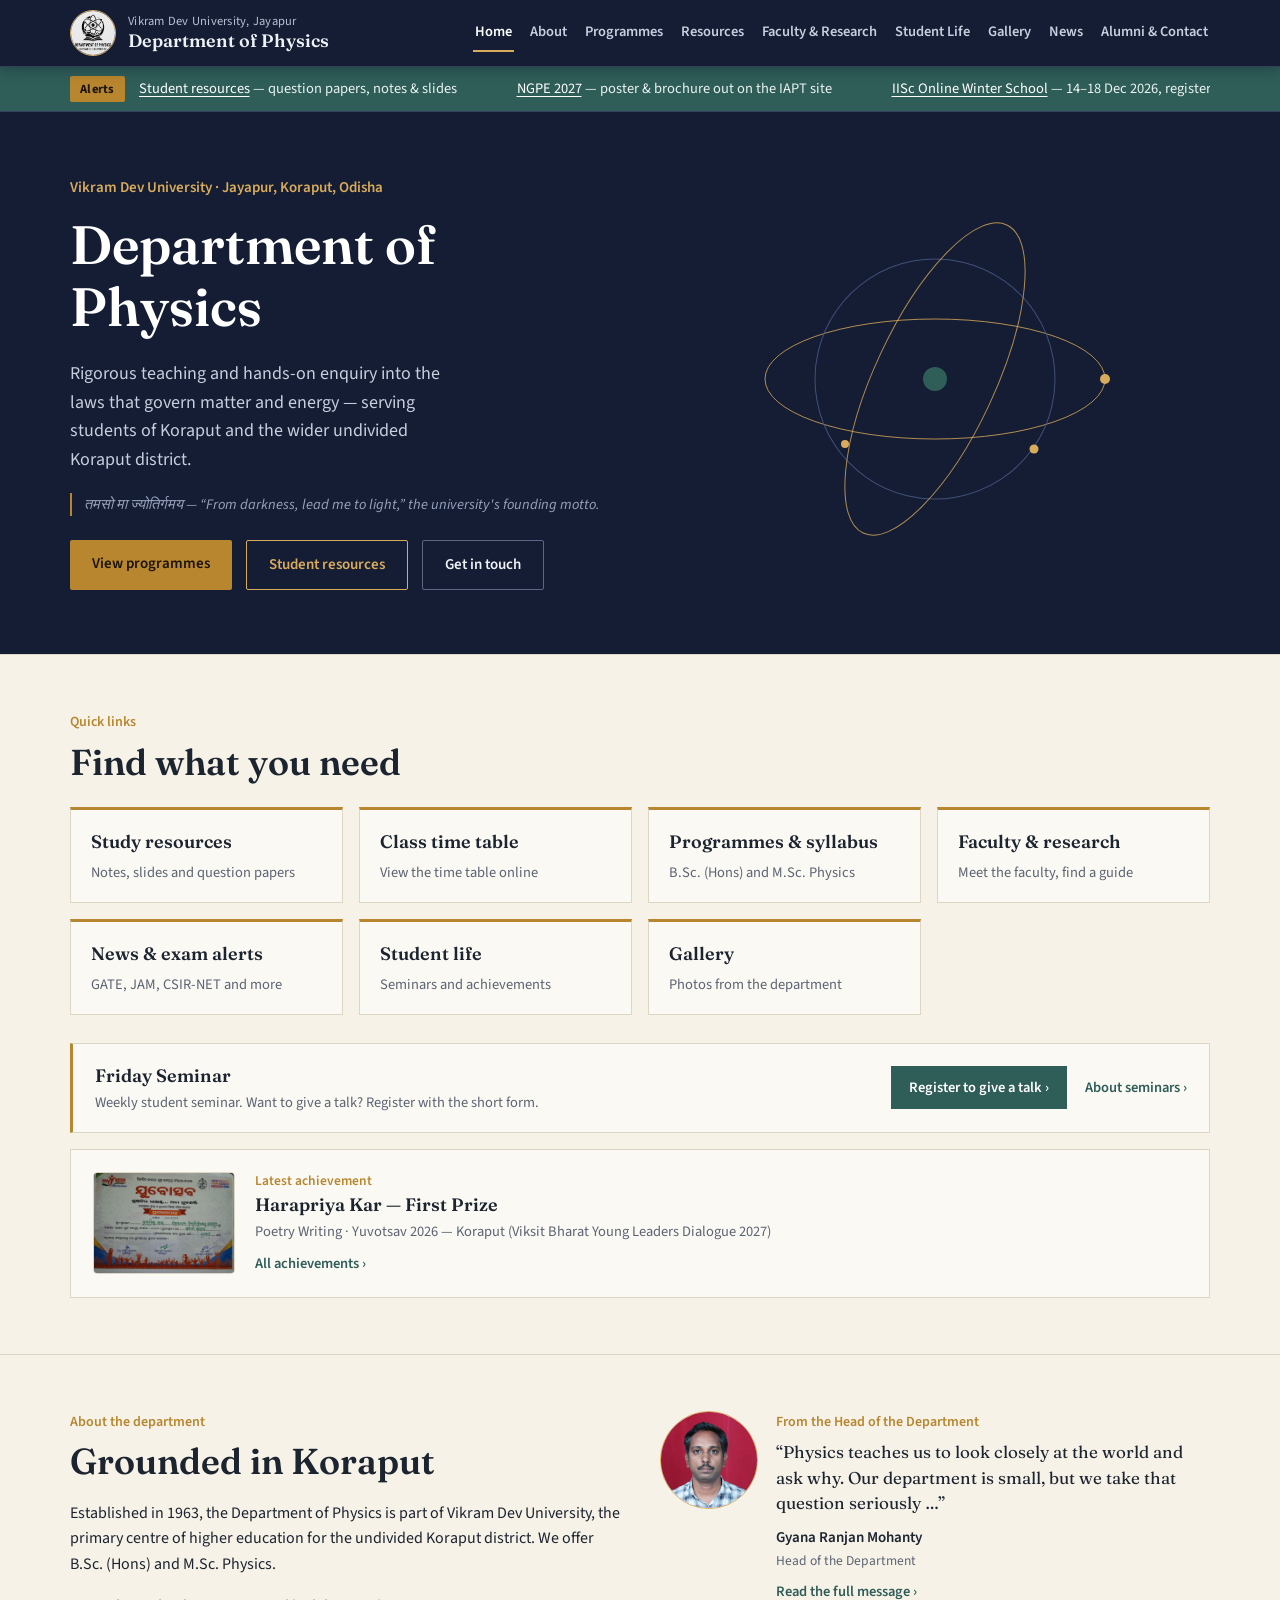
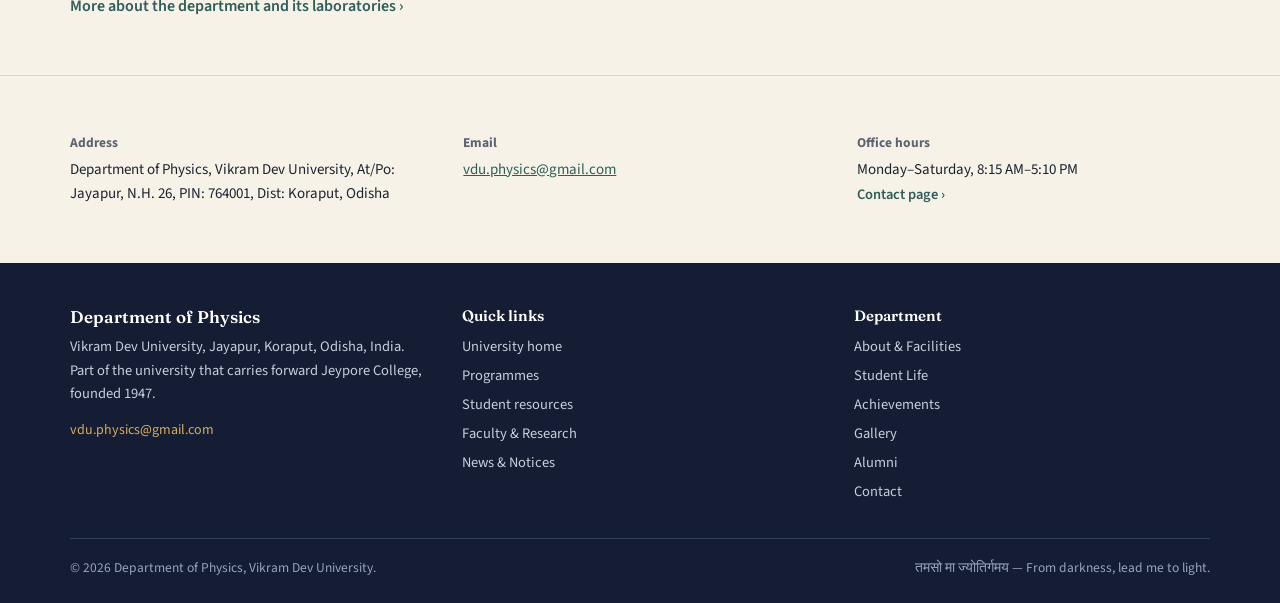
==== commit 33f0dc5f: "Add files via upload" ====
--- a/index.html
+++ b/index.html
@@ -8,17 +8,17 @@
 <link rel="preconnect" href="https://fonts.googleapis.com">
 <link rel="preconnect" href="https://fonts.gstatic.com" crossorigin>
 <link rel="stylesheet" href="https://fonts.googleapis.com/css2?family=Fraunces:wght@400;500;600;700&family=Source+Sans+3:wght@400;500;600;700&display=swap">
-<link rel="stylesheet" href="styles.css">
+<link rel="stylesheet" href="styles.css?v=20261122">
 <script>
 /* old links such as /#resources keep working: send them to the right page */
-(function(){var m={about:'about.html',facilities:'about.html#facilities',programmes:'programmes.html',resources:'resources.html',faculty:'faculty.html',research:'faculty.html#research',activities:'student-life.html#activities',achievements:'student-life.html#achievements',gallery:'student-life.html#gallery',notices:'news.html',alumni:'alumni-contact.html#alumni',contact:'alumni-contact.html#contact'};
+(function(){var m={about:'about.html',facilities:'about.html#facilities',programmes:'programmes.html',resources:'resources.html',faculty:'faculty.html',research:'faculty.html#research',activities:'student-life.html#activities',achievements:'student-life.html#achievements',gallery:'gallery.html',notices:'news.html',alumni:'alumni-contact.html#alumni',contact:'alumni-contact.html#contact'};
 var h=location.hash.replace('#','');if(m[h])location.replace(m[h]);})();
 </script>
 </head>
 <body>
 <div id="site-header"></div>
-<script src="data.js"></script>
-<script src="layout.js"></script>
+<script src="data.js?v=20261122"></script>
+<script src="layout.js?v=20261122"></script>
 <main id="top">
 <section style="background:#141d33;padding:64px 0;">
     <div style="max-width:1140px;margin:0 auto;padding:0 24px;display:grid;grid-template-columns:repeat(auto-fit,minmax(280px,1fr));gap:40px;align-items:center;">
@@ -60,7 +60,8 @@
         <div style="color:#b8862e;font-weight:600;font-size:14px;margin-bottom:8px;">Quick links</div>
         <h2 style="font-size:clamp(26px,3.4vw,36px);margin-bottom:0;">Find what you need</h2>
       </div>
-      <div style="display:grid;grid-template-columns:repeat(auto-fit,minmax(230px,1fr));gap:16px;margin-bottom:28px;"><a href="resources.html" style="display:block;border:1px solid #ddd6c4;border-top:3px solid #b8862e;background:#fbf9f3;padding:18px 20px;text-decoration:none;color:#1c2430;"><div style="font-family:Fraunces,Georgia,serif;font-weight:600;font-size:18px;margin-bottom:4px;">Study resources</div><div style="color:#5b6472;font-size:14.5px;">Notes, slides and question papers</div></a><a href="resources.html" style="display:block;border:1px solid #ddd6c4;border-top:3px solid #b8862e;background:#fbf9f3;padding:18px 20px;text-decoration:none;color:#1c2430;"><div style="font-family:Fraunces,Georgia,serif;font-weight:600;font-size:18px;margin-bottom:4px;">Class time table</div><div style="color:#5b6472;font-size:14.5px;">View the time table online</div></a><a href="programmes.html" style="display:block;border:1px solid #ddd6c4;border-top:3px solid #b8862e;background:#fbf9f3;padding:18px 20px;text-decoration:none;color:#1c2430;"><div style="font-family:Fraunces,Georgia,serif;font-weight:600;font-size:18px;margin-bottom:4px;">Programmes &amp; syllabus</div><div style="color:#5b6472;font-size:14.5px;">B.Sc. (Hons) and M.Sc. Physics</div></a><a href="faculty.html" style="display:block;border:1px solid #ddd6c4;border-top:3px solid #b8862e;background:#fbf9f3;padding:18px 20px;text-decoration:none;color:#1c2430;"><div style="font-family:Fraunces,Georgia,serif;font-weight:600;font-size:18px;margin-bottom:4px;">Faculty &amp; research</div><div style="color:#5b6472;font-size:14.5px;">Meet the faculty, find a guide</div></a><a href="news.html" style="display:block;border:1px solid #ddd6c4;border-top:3px solid #b8862e;background:#fbf9f3;padding:18px 20px;text-decoration:none;color:#1c2430;"><div style="font-family:Fraunces,Georgia,serif;font-weight:600;font-size:18px;margin-bottom:4px;">News &amp; exam alerts</div><div style="color:#5b6472;font-size:14.5px;">GATE, JAM, CSIR-NET and more</div></a><a href="student-life.html" style="display:block;border:1px solid #ddd6c4;border-top:3px solid #b8862e;background:#fbf9f3;padding:18px 20px;text-decoration:none;color:#1c2430;"><div style="font-family:Fraunces,Georgia,serif;font-weight:600;font-size:18px;margin-bottom:4px;">Student life</div><div style="color:#5b6472;font-size:14.5px;">Seminars, achievements, gallery</div></a></div>
+      <div style="display:grid;grid-template-columns:repeat(auto-fit,minmax(230px,1fr));gap:16px;margin-bottom:28px;"><a href="resources.html" style="display:block;border:1px solid #ddd6c4;border-top:3px solid #b8862e;background:#fbf9f3;padding:18px 20px;text-decoration:none;color:#1c2430;"><div style="font-family:Fraunces,Georgia,serif;font-weight:600;font-size:18px;margin-bottom:4px;">Study resources</div><div style="color:#5b6472;font-size:14.5px;">Notes, slides and question papers</div></a><a href="resources.html" style="display:block;border:1px solid #ddd6c4;border-top:3px solid #b8862e;background:#fbf9f3;padding:18px 20px;text-decoration:none;color:#1c2430;"><div style="font-family:Fraunces,Georgia,serif;font-weight:600;font-size:18px;margin-bottom:4px;">Class time table</div><div style="color:#5b6472;font-size:14.5px;">View the time table online</div></a><a href="programmes.html" style="display:block;border:1px solid #ddd6c4;border-top:3px solid #b8862e;background:#fbf9f3;padding:18px 20px;text-decoration:none;color:#1c2430;"><div style="font-family:Fraunces,Georgia,serif;font-weight:600;font-size:18px;margin-bottom:4px;">Programmes &amp; syllabus</div><div style="color:#5b6472;font-size:14.5px;">B.Sc. (Hons) and M.Sc. Physics</div></a><a href="faculty.html" style="display:block;border:1px solid #ddd6c4;border-top:3px solid #b8862e;background:#fbf9f3;padding:18px 20px;text-decoration:none;color:#1c2430;"><div style="font-family:Fraunces,Georgia,serif;font-weight:600;font-size:18px;margin-bottom:4px;">Faculty &amp; research</div><div style="color:#5b6472;font-size:14.5px;">Meet the faculty, find a guide</div></a><a href="news.html" style="display:block;border:1px solid #ddd6c4;border-top:3px solid #b8862e;background:#fbf9f3;padding:18px 20px;text-decoration:none;color:#1c2430;"><div style="font-family:Fraunces,Georgia,serif;font-weight:600;font-size:18px;margin-bottom:4px;">News &amp; exam alerts</div><div style="color:#5b6472;font-size:14.5px;">GATE, JAM, CSIR-NET and more</div></a><a href="student-life.html" style="display:block;border:1px solid #ddd6c4;border-top:3px solid #b8862e;background:#fbf9f3;padding:18px 20px;text-decoration:none;color:#1c2430;"><div style="font-family:Fraunces,Georgia,serif;font-weight:600;font-size:18px;margin-bottom:4px;">Student life</div><div style="color:#5b6472;font-size:14.5px;">Seminars and achievements</div></a>
+<a href="gallery.html" style="display:block;border:1px solid #ddd6c4;border-top:3px solid #b8862e;background:#fbf9f3;padding:18px 20px;text-decoration:none;color:#1c2430;"><div style="font-family:Fraunces,Georgia,serif;font-weight:600;font-size:18px;margin-bottom:4px;">Gallery</div><div style="color:#5b6472;font-size:14.5px;">Photos from the department</div></a></div>
       <div style="display:grid;gap:16px;">
         <div id="homeSeminar"></div>
         <div id="homeHighlight"></div>
@@ -105,8 +106,8 @@
 
 </main>
 <div id="site-footer"></div>
-<script src="facultyData.js"></script>
-<script src="resources.js"></script>
-<script src="script.js"></script>
+<script src="facultyData.js?v=20261122"></script>
+<script src="resources.js?v=20261122"></script>
+<script src="script.js?v=20261122"></script>
 </body>
 </html>
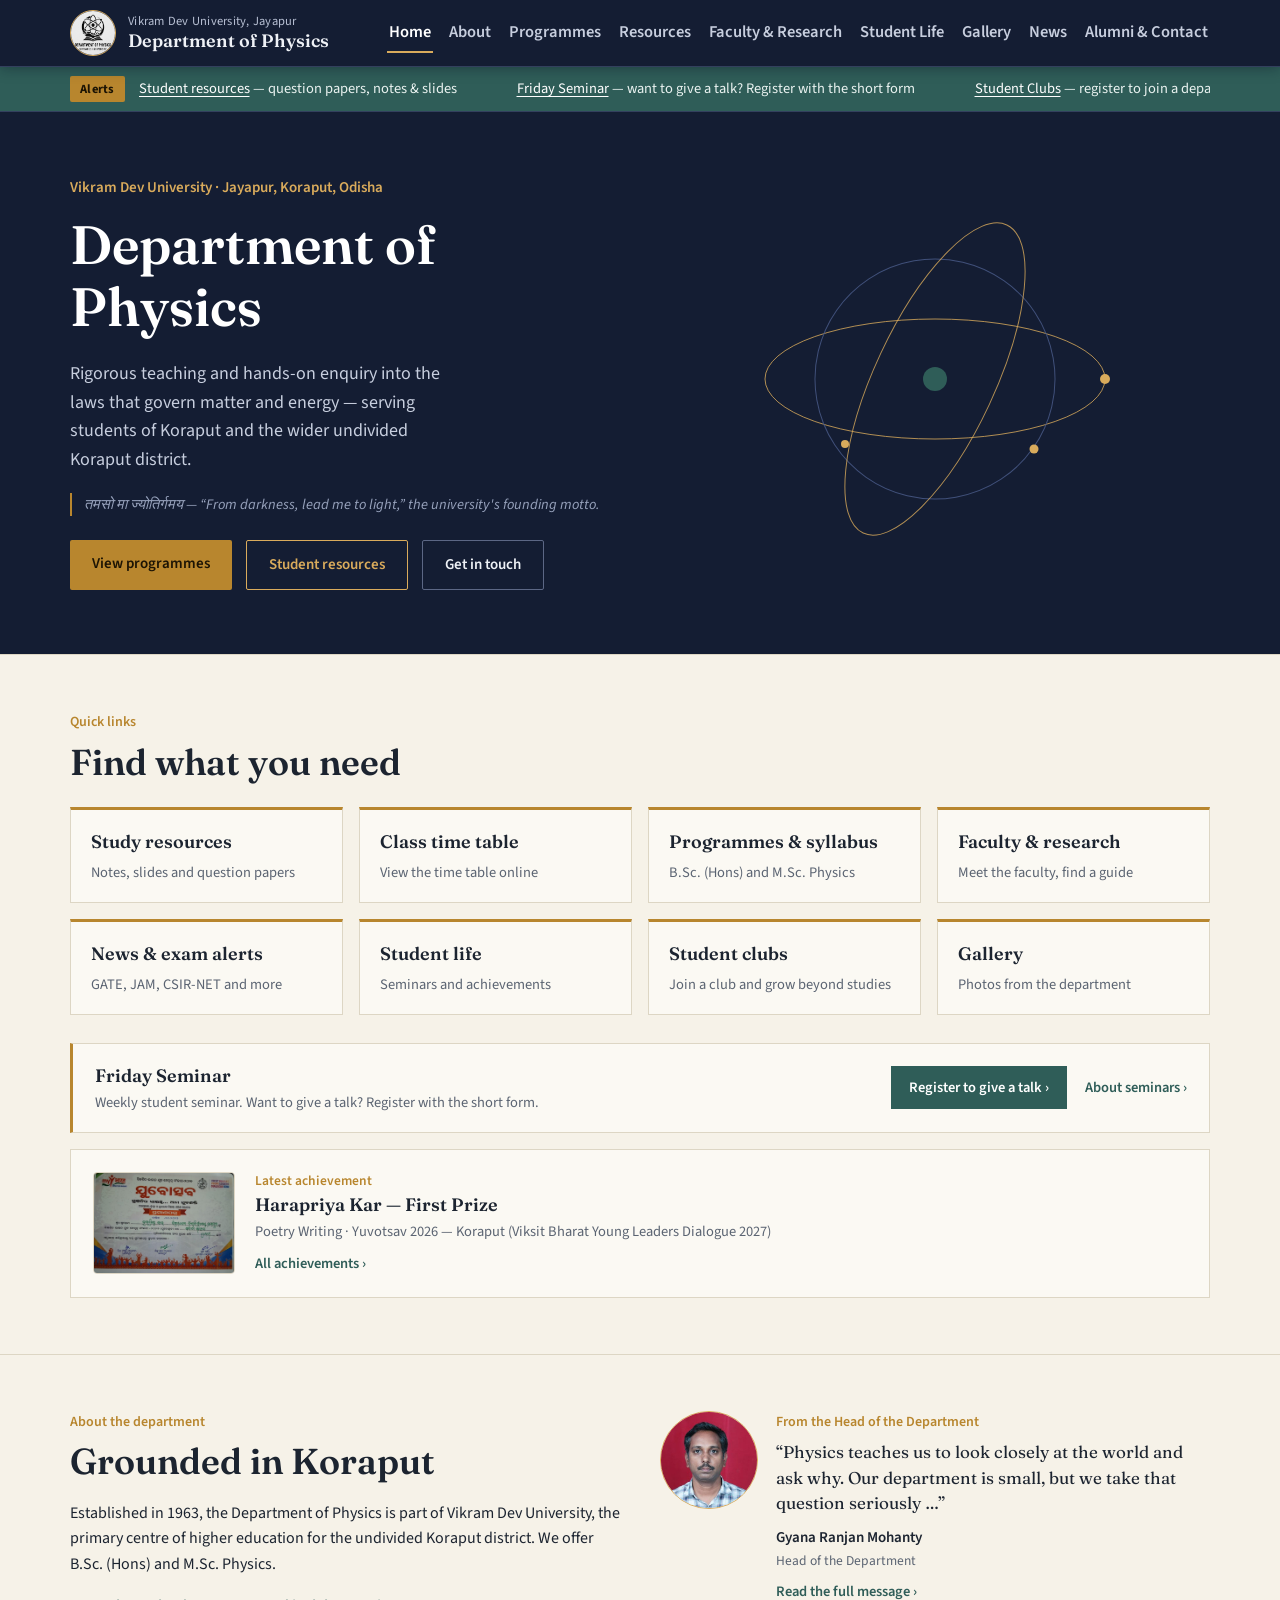
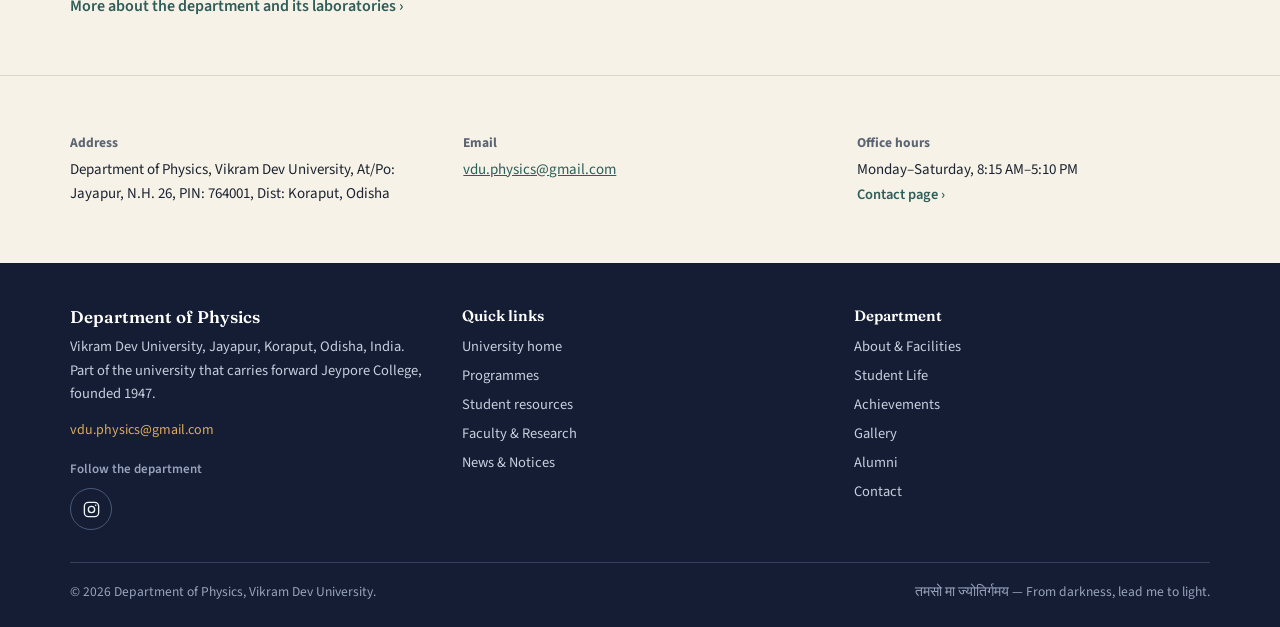
==== commit 6d49f27c: "Add files via upload" ====
--- a/index.html
+++ b/index.html
@@ -61,6 +61,7 @@
         <h2 style="font-size:clamp(26px,3.4vw,36px);margin-bottom:0;">Find what you need</h2>
       </div>
       <div style="display:grid;grid-template-columns:repeat(auto-fit,minmax(230px,1fr));gap:16px;margin-bottom:28px;"><a href="resources.html" style="display:block;border:1px solid #ddd6c4;border-top:3px solid #b8862e;background:#fbf9f3;padding:18px 20px;text-decoration:none;color:#1c2430;"><div style="font-family:Fraunces,Georgia,serif;font-weight:600;font-size:18px;margin-bottom:4px;">Study resources</div><div style="color:#5b6472;font-size:14.5px;">Notes, slides and question papers</div></a><a href="resources.html" style="display:block;border:1px solid #ddd6c4;border-top:3px solid #b8862e;background:#fbf9f3;padding:18px 20px;text-decoration:none;color:#1c2430;"><div style="font-family:Fraunces,Georgia,serif;font-weight:600;font-size:18px;margin-bottom:4px;">Class time table</div><div style="color:#5b6472;font-size:14.5px;">View the time table online</div></a><a href="programmes.html" style="display:block;border:1px solid #ddd6c4;border-top:3px solid #b8862e;background:#fbf9f3;padding:18px 20px;text-decoration:none;color:#1c2430;"><div style="font-family:Fraunces,Georgia,serif;font-weight:600;font-size:18px;margin-bottom:4px;">Programmes &amp; syllabus</div><div style="color:#5b6472;font-size:14.5px;">B.Sc. (Hons) and M.Sc. Physics</div></a><a href="faculty.html" style="display:block;border:1px solid #ddd6c4;border-top:3px solid #b8862e;background:#fbf9f3;padding:18px 20px;text-decoration:none;color:#1c2430;"><div style="font-family:Fraunces,Georgia,serif;font-weight:600;font-size:18px;margin-bottom:4px;">Faculty &amp; research</div><div style="color:#5b6472;font-size:14.5px;">Meet the faculty, find a guide</div></a><a href="news.html" style="display:block;border:1px solid #ddd6c4;border-top:3px solid #b8862e;background:#fbf9f3;padding:18px 20px;text-decoration:none;color:#1c2430;"><div style="font-family:Fraunces,Georgia,serif;font-weight:600;font-size:18px;margin-bottom:4px;">News &amp; exam alerts</div><div style="color:#5b6472;font-size:14.5px;">GATE, JAM, CSIR-NET and more</div></a><a href="student-life.html" style="display:block;border:1px solid #ddd6c4;border-top:3px solid #b8862e;background:#fbf9f3;padding:18px 20px;text-decoration:none;color:#1c2430;"><div style="font-family:Fraunces,Georgia,serif;font-weight:600;font-size:18px;margin-bottom:4px;">Student life</div><div style="color:#5b6472;font-size:14.5px;">Seminars and achievements</div></a>
+<a href="student-life.html#clubs" style="display:block;border:1px solid #ddd6c4;border-top:3px solid #b8862e;background:#fbf9f3;padding:18px 20px;text-decoration:none;color:#1c2430;"><div style="font-family:Fraunces,Georgia,serif;font-weight:600;font-size:18px;margin-bottom:4px;">Student clubs</div><div style="color:#5b6472;font-size:14.5px;">Join a club and grow beyond studies</div></a>
 <a href="gallery.html" style="display:block;border:1px solid #ddd6c4;border-top:3px solid #b8862e;background:#fbf9f3;padding:18px 20px;text-decoration:none;color:#1c2430;"><div style="font-family:Fraunces,Georgia,serif;font-weight:600;font-size:18px;margin-bottom:4px;">Gallery</div><div style="color:#5b6472;font-size:14.5px;">Photos from the department</div></a></div>
       <div style="display:grid;gap:16px;">
         <div id="homeSeminar"></div>
